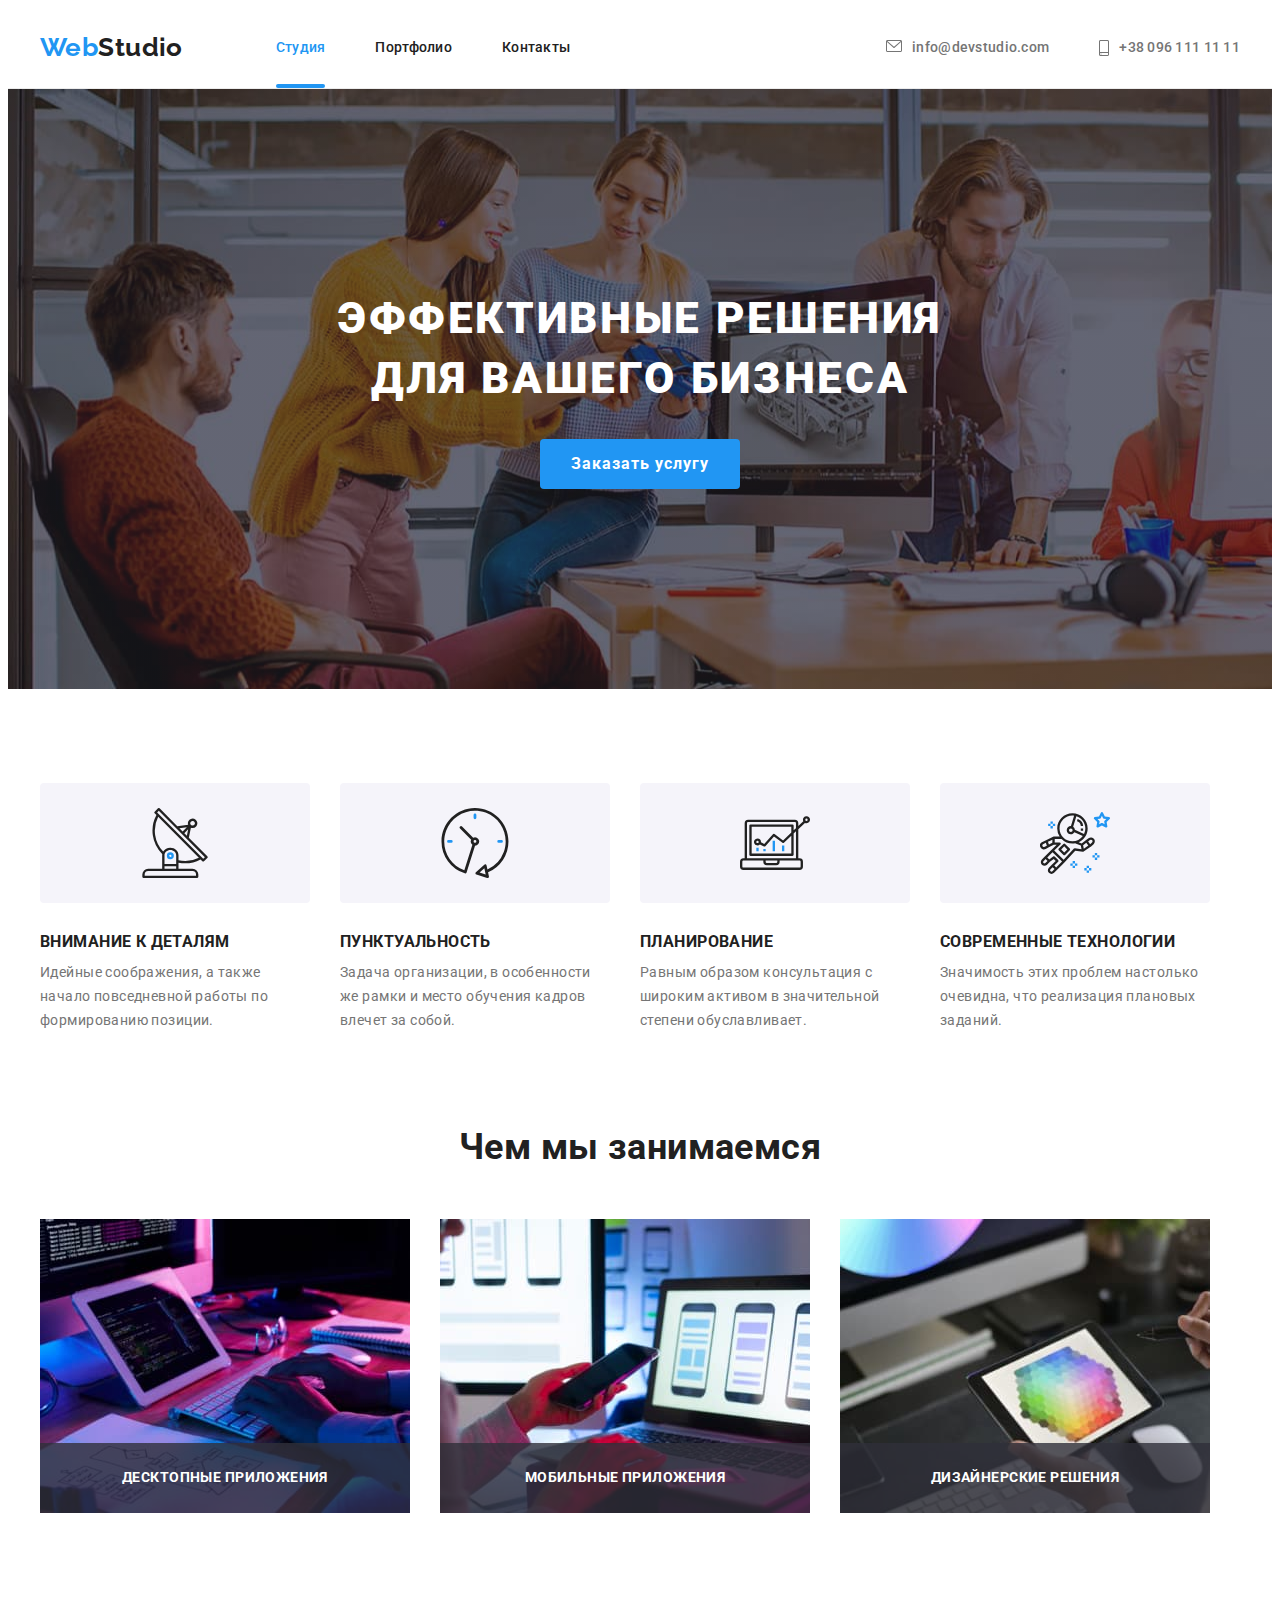
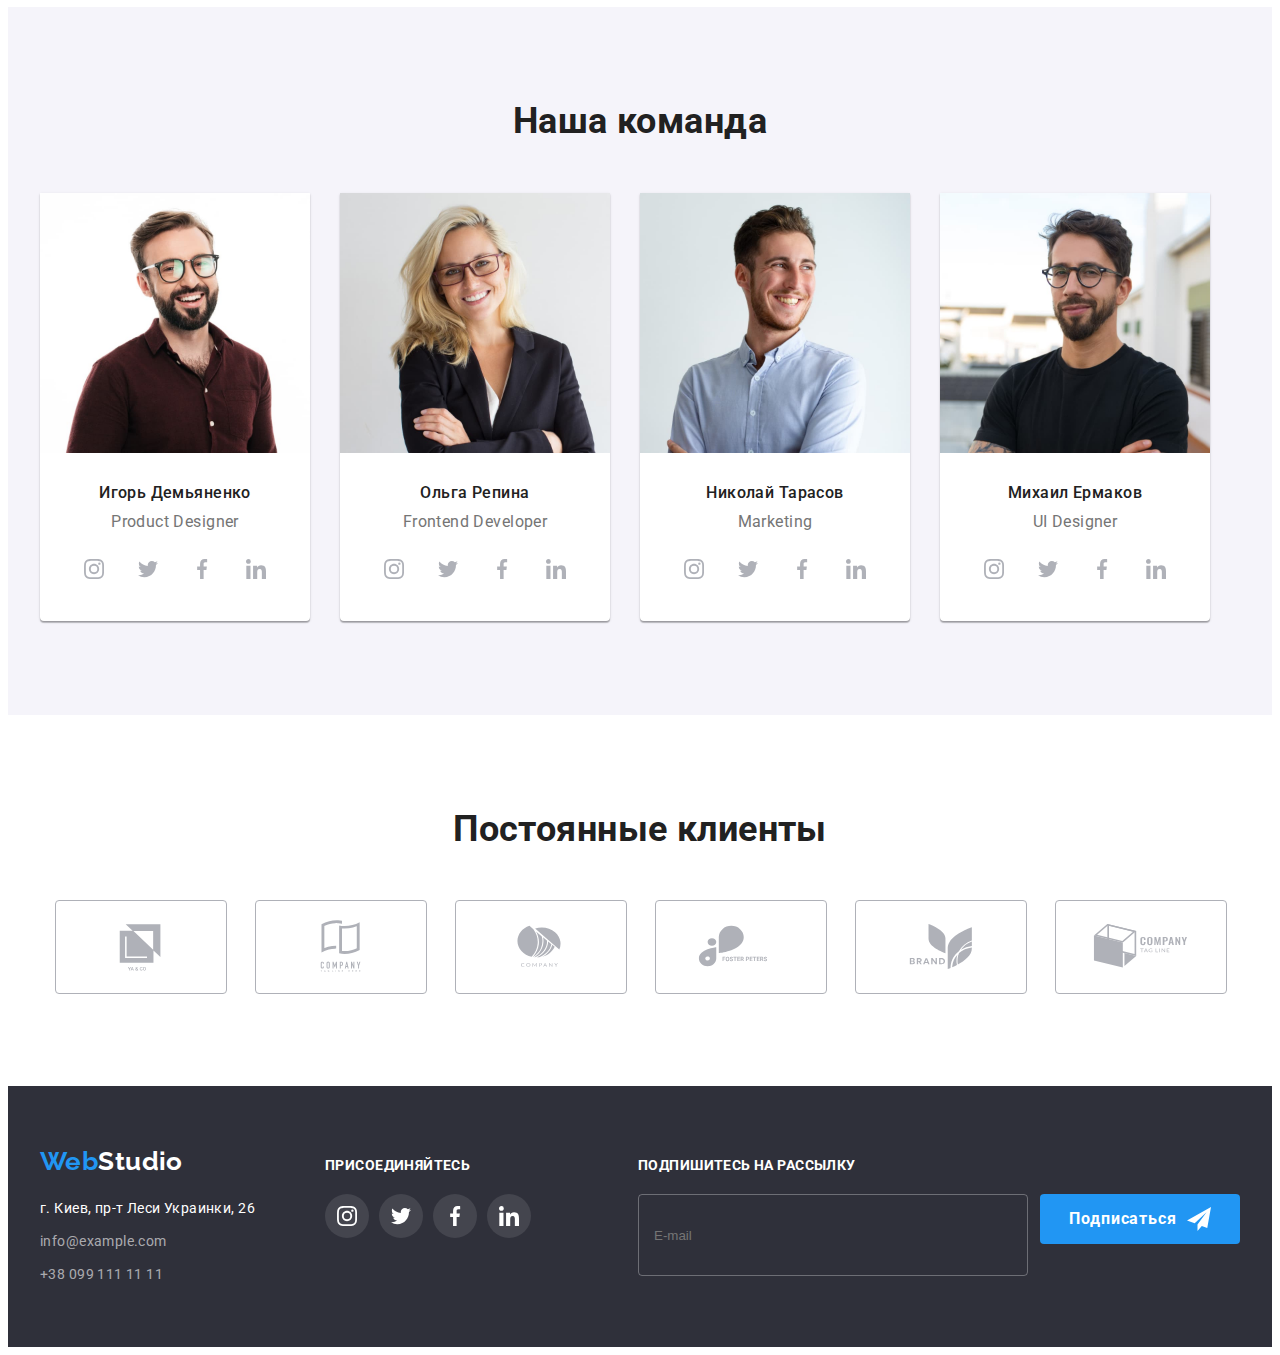
==== index.html @ 3ddf1e65 "viewport" ====
<!DOCTYPE html>
<html lang="ru">
  <head>
    <meta name="viewport" content="width=device-width, initial-scale=1.0" />
    <meta charset="UTF-8" />
    <title>Студия</title>
    <link rel="preconnect" href="https://fonts.googleapis.com" />
    <link rel="preconnect" href="https://fonts.gstatic.com" crossorigin />
    <link
      href="https://fonts.googleapis.com/css2?family=Raleway:wght@700&family=Roboto:wght@400;500;700;900&display=swap"
      rel="stylesheet"
    />
    <link
      rel="stylesheet"
      href="https://cdnjs.cloudflare.com/ajax/libs/modern-normalize/1.1.0/modern-normalize.min.css"
      integrity="sha512-wpPYUAdjBVSE4KJnH1VR1HeZfpl1ub8YT/NKx4PuQ5NmX2tKuGu6U/JRp5y+Y8XG2tV+wKQpNHVUX03MfMFn9Q=="
      crossorigin="anonymous"
      referrerpolicy="no-referrer"
    />
    <link rel="stylesheet" href="./css/main.min.css" />
  </head>
  <body>
    <!-- ======= Header ======= -->

    <header class="header">
      <div class="container header__container">
        <nav class="site-nav">
          <a href="" class="logo header__logo"><span class="logo--accent">Web</span>Studio</a>

          <ul class="nav">
            <li class="nav__item">
              <a href="" class="nav__link nav__link--current">Студия</a>
            </li>

            <li class="nav__item">
              <a href="./portfolio.html" class="nav__link">Портфолио </a>
            </li>

            <li class="nav__item"><a href="" class="nav__link">Контакты</a></li>
          </ul>
        </nav>

        <ul class="contacts">
          <li class="contacts__item">
            <a href="mailto:info@devstudio.com" class="contacts__link">
              <svg class="contacts__icon" width="16" height="12">
                <use href="./images/icons.svg#icon-envelope"></use>
              </svg>
              info@devstudio.com
            </a>
          </li>

          <li class="contacts__item">
            <a href="tel:+380961111111" class="contacts__link">
              <svg class="contacts__icon" width="10" height="16">
                <use href="./images/icons.svg#icon-smartphone"></use>
              </svg>
              +38 096 111 11 11</a
            >
          </li>
        </ul>
      </div>
    </header>
    <main>
      <!-- ======= Hero  ======= -->

      <section class="hero">
        <div class="container">
          <h1 class="hero__title">
            Эффективные решения<br />
            для вашего бизнеса
          </h1>
          <button type="button" class="btn hero__btn" data-modal-open>Заказать услугу</button>
        </div>
      </section>

      <!-- ======= Модальное окно ======= -->
      <div class="backdrop backdrop--is-hidden" data-modal>
        <div class="modal">
          <button type="button" class="modal__close-btn" data-modal-close>
            <svg height="11" width="11" class="modal__close-icon">
              <use href="./images/icons.svg#icon-close-btn"></use>
            </svg>
          </button>

          <!-- ======= Плавающий label без id ======= -->
          <form class="form">
            <b class="form__title">Оставьте свои данные, мы вам перезвоним</b>
            <div>
              <label class="form__field">
                <input
                  type="text"
                  class="form__input"
                  name="user-name"
                  autofocus
                  required
                  minlength="2"
                  placeholder=" "
                />
                <span class="form__label">Имя*</span>
                <svg class="form__icon" width="18" height="18">
                  <use href="./images/icons.svg#icon-person-modal"></use>
                </svg>
              </label>

              <label class="form__field">
                <input
                  type="tel"
                  class="form__input"
                  name="tel"
                  required
                  minlength="10"
                  title="+380505055050"
                  placeholder=" "
                />
                <span class="form__label">Телефон*</span>
                <svg class="form__icon" width="18" height="18">
                  <use href="./images/icons.svg#icon-phone-modal"></use>
                </svg>
              </label>

              <label class="form__field">
                <input type="email" class="form__input" name="email" required placeholder=" " />
                <span class="form__label">Почта*</span>
                <svg class="form__icon" width="18" height="18">
                  <use href="./images/icons.svg#icon-email-modal"></use>
                </svg>
              </label>
            </div>

            <!-- === -->
            <div class="comment">
              <label for="comment" class="comment__label">Комментарий</label>
              <textarea
                class="comment__input"
                name="comment"
                id="comment"
                placeholder="Введите текст"
              ></textarea>
            </div>
            <div class="policy">
              <label class="policy__field">
                <input type="checkbox" class="policy__checkbox" name="policy" required />
                <span class="policy__icon"></span>
                <span class="policy__label">Соглашаюсь с рассылкой и принимаю</span>
                <a href="#" class="policy__link">Условия договора</a>
              </label>
            </div>

            <button type="submit" class="btn form__btn">Отправить</button>
          </form>
        </div>
      </div>

      <!-- ======= Форма с id ======= -->
      <!-- <form>
            <h2 class="modal-title">Оставьте свои данные, мы вам перезвоним</h2>
            <div class="form-field">
              <label for="user-name" class="form-label">Имя</label>
              <input type="text" class="form-input" id="user-name" />

              <svg class="form-icon" width="18" height="18">
                <use href="./images/icons.svg#icon-person-modal"></use>
              </svg>
            </div>

            <div class="form-field">
              <label for="user-tel" class="form-label">Телефон</label>
              <input type="tel" class="form-input" id="user-tel" />

              <svg class="form-icon" width="18" height="18">
                <use href="./images/icons.svg#icon-phone-modal"></use>
              </svg>
            </div>

            <div class="form-field">
              <label for="user-email" class="form-label">Почта</label>
              <input type="email" class="form-input" id="user-email" />

              <svg class="form-icon" width="18" height="18">
                <use href="./images/icons.svg#icon-email-modal"></use>
              </svg>
            </div>
              </form> -->

      <!-- ======= -->

      <!-- ======= Особенности  ======= -->

      <section class="section section--no-indent">
        <div class="container">
          <h2 class="section__title section__title--is-hidden">Особенности нашей работы</h2>

          <ul class="features">
            <li class="features__item">
              <div class="features__icon-box">
                <svg class="features__icon" width="70px" height="70px">
                  <use href="./images/icons.svg#icon-antenna-1"></use>
                </svg>
              </div>
              <h3 class="features__title">Внимание к деталям</h3>
              <p>
                Идейные соображения, а также начало повседневной работы по формированию позиции.
              </p>
            </li>

            <li class="features__item">
              <div class="features__icon-box">
                <svg class="icon" width="70px" height="70px">
                  <use href="./images/icons.svg#icon-clock-2"></use>
                </svg>
              </div>
              <h3 class="features__title">Пунктуальность</h3>
              <p>
                Задача организации, в особенности же рамки и место обучения кадров влечет за собой.
              </p>
            </li>

            <li class="features__item">
              <div class="features__icon-box">
                <svg class="features__icon" width="70px" height="70px">
                  <use href="./images/icons.svg#icon-diagram-3"></use>
                </svg>
              </div>
              <h3 class="features__title">Планирование</h3>
              <p>
                Равным образом консультация с широким активом в значительной степени обуславливает.
              </p>
            </li>

            <li class="features__item">
              <div class="features__icon-box">
                <svg class="features__icon" width="70px" height="70px">
                  <use href="./images/icons.svg#icon-astronaut-4"></use>
                </svg>
              </div>
              <h3 class="features__title">Современные технологии</h3>
              <p>Значимость этих проблем настолько очевидна, что реализация плановых заданий.</p>
            </li>
          </ul>
        </div>
      </section>

      <!-- ======= Чем мы занимаемся ======= -->

      <section class="section">
        <div class="container">
          <h2 class="section__title">Чем мы занимаемся</h2>
          <ul class="works">
            <li class="works__item">
              <img src="./images/box1.jpg" alt="Рабочий стол программиста" width="370" />
              <p class="works__text">Десктопные приложения</p>
            </li>

            <li class="works__item">
              <img src="./images/box2.jpg" alt="Работа над адаптивной версткой" width="370" />
              <p class="works__text">Мобильные приложения</p>
            </li>

            <li class="works__item">
              <img src="./images/box3.jpg" alt="Планшет дизайнера" width="370" />
              <p class="works__text">Дизайнерские решения</p>
            </li>
          </ul>
        </div>
      </section>

      <!-- ======= Команда  ======= -->

      <section class="section section--other-bcg">
        <div class="container">
          <h2 class="section__title">Наша команда</h2>
          <ul class="team">
            <li class="team__item">
              <img src="./images/ourteam1.jpg" alt="Портрет Игоря Демьяненко" width="270" />
              <div class="team__info">
                <h3 class="team__title">Игорь Демьяненко</h3>
                <p class="team__text" lang="en">Product Designer</p>

                <ul class="social">
                  <li class="social__item">
                    <a href="#" class="social__link" aria-label="Instagram">
                      <svg class="social__icon" width="20" height="20">
                        <use href="./images/icons.svg#icon-instagram"></use>
                      </svg>
                    </a>
                  </li>
                  <li class="social__item">
                    <a href="#" class="social__link" aria-label="Twitter">
                      <svg class="social__icon" width="20" height="20">
                        <use href="./images/icons.svg#icon-twitter"></use>
                      </svg>
                    </a>
                  </li>
                  <li class="social__item">
                    <a href="#" class="social__link" aria-label="Facebook">
                      <svg class="social__icon" width="20" height="20">
                        <use href="./images/icons.svg#icon-facebook"></use>
                      </svg>
                    </a>
                  </li>
                  <li class="social__item">
                    <a href="#" class="social__link" aria-label="Linkedin">
                      <svg class="social__icon" width="20" height="20">
                        <use href="./images/icons.svg#icon-linkedin"></use>
                      </svg>
                    </a>
                  </li>
                </ul>
              </div>
            </li>

            <li class="team__item">
              <img src="./images/ourteam2.jpg" alt="Портрет Ольги Репиной" width="270" />
              <div class="team__info">
                <h3 class="team__title">Ольга Репина</h3>
                <p class="team__text" lang="en">Frontend Developer</p>

                <ul class="social">
                  <li class="social__item">
                    <a href="#" class="social__link" aria-label="Instagram">
                      <svg class="social__icon" width="20" height="20">
                        <use href="./images/icons.svg#icon-instagram"></use>
                      </svg>
                    </a>
                  </li>
                  <li class="social__item">
                    <a href="#" class="social__link" aria-label="Twitter">
                      <svg class="social__icon" width="20" height="20">
                        <use href="./images/icons.svg#icon-twitter"></use>
                      </svg>
                    </a>
                  </li>
                  <li class="social__item">
                    <a href="#" class="social__link" aria-label="Facebook">
                      <svg class="social__icon" width="20" height="20">
                        <use href="./images/icons.svg#icon-facebook"></use>
                      </svg>
                    </a>
                  </li>
                  <li class="social__item">
                    <a href="#" class="social__link" aria-label="Linkedin">
                      <svg class="social__icon" width="20" height="20">
                        <use href="./images/icons.svg#icon-linkedin"></use>
                      </svg>
                    </a>
                  </li>
                </ul>
              </div>
            </li>

            <li class="team__item">
              <img src="./images/ourteam3.jpg" alt="Портрет Николая Тарасова" width="270" />
              <div class="team__info">
                <h3 class="team__title">Николай Тарасов</h3>
                <p class="team__text" lang="en">Marketing</p>

                <ul class="social">
                  <li class="social__item">
                    <a href="#" class="social__link" aria-label="Instagram">
                      <svg class="social__icon" width="20" height="20">
                        <use href="./images/icons.svg#icon-instagram"></use>
                      </svg>
                    </a>
                  </li>
                  <li class="social__item">
                    <a href="#" class="social__link" aria-label="Twitter">
                      <svg class="social__icon" width="20" height="20">
                        <use href="./images/icons.svg#icon-twitter"></use>
                      </svg>
                    </a>
                  </li>
                  <li class="social__item">
                    <a href="#" class="social__link" aria-label="Facebook">
                      <svg class="social__icon" width="20" height="20">
                        <use href="./images/icons.svg#icon-facebook"></use>
                      </svg>
                    </a>
                  </li>
                  <li class="social__item">
                    <a href="#" class="social__link" aria-label="Linkedin">
                      <svg class="social__icon" width="20" height="20">
                        <use href="./images/icons.svg#icon-linkedin"></use>
                      </svg>
                    </a>
                  </li>
                </ul>
              </div>
            </li>

            <li class="team__item">
              <img src="./images/ourteam4.jpg" alt="Портрет Михаила Ермакова" width="270" />
              <div class="team__info">
                <h3 class="team__title">Михаил Ермаков</h3>
                <p class="team__text" lang="en">UI Designer</p>

                <ul class="social">
                  <li class="social__item">
                    <a href="#" class="social__link" aria-label="Instagram">
                      <svg class="social__icon" width="20" height="20">
                        <use href="./images/icons.svg#icon-instagram"></use>
                      </svg>
                    </a>
                  </li>
                  <li class="social__item">
                    <a href="#" class="social__link" aria-label="Twitter">
                      <svg class="social__icon" width="20" height="20">
                        <use href="./images/icons.svg#icon-twitter"></use>
                      </svg>
                    </a>
                  </li>
                  <li class="social__item">
                    <a href="#" class="social__link" aria-label="Facebook">
                      <svg class="social__icon" width="20" height="20">
                        <use href="./images/icons.svg#icon-facebook"></use>
                      </svg>
                    </a>
                  </li>
                  <li class="social__item">
                    <a href="#" class="social__link" aria-label="Linkedin">
                      <svg class="social__icon" width="20" height="20">
                        <use href="./images/icons.svg#icon-linkedin"></use>
                      </svg>
                    </a>
                  </li>
                </ul>
              </div>
            </li>
          </ul>
        </div>
      </section>

      <!-- ======= >Постоянные клиенты ======= -->

      <section class="section">
        <div class="container">
          <h2 class="section__title">Постоянные клиенты</h2>
          <div class="">
            <ul class="customers">
              <li class="customers__item">
                <a href="#" class="customers__link">
                  <svg class="customers__icon" width="106" height="60">
                    <use href="./images/icons.svg#icon-Logo-1"></use>
                  </svg>
                </a>
              </li>
              <li class="customers__item">
                <a href="#" class="customers__link">
                  <svg class="customers__icon" width="106" height="60">
                    <use href="./images/icons.svg#icon-Logo-2"></use>
                  </svg>
                </a>
              </li>
              <li class="customers__item">
                <a href="#" class="customers__link">
                  <svg class="customers__icon" width="106" height="60">
                    <use href="./images/icons.svg#icon-Logo-3"></use>
                  </svg>
                </a>
              </li>
              <li class="customers__item">
                <a href="#" class="customers__link">
                  <svg class="customers__icon" width="106" height="60">
                    <use href="./images/icons.svg#icon-Logo-4"></use>
                  </svg>
                </a>
              </li>
              <li class="customers__item">
                <a href="#" class="customers__link">
                  <svg class="customers__icon" width="106" height="60">
                    <use href="./images/icons.svg#icon-Logo-5"></use>
                  </svg>
                </a>
              </li>
              <li class="customers__item">
                <a href="#" class="customers__link">
                  <svg class="customers__icon" width="106" height="60">
                    <use href="./images/icons.svg#icon-Logo-6"></use>
                  </svg>
                </a>
              </li>
            </ul>
          </div>
        </div>
      </section>
    </main>

    <!-- ======= Footer  ======= -->

    <footer class="footer-section">
      <div class="container footer">
        <div class="footer__contacts">
          <a href="" class="logo footer__logo"><span class="logo--accent">Web</span>Studio</a>
          <address class="address">
            <ul>
              <li class="address__item">
                <a
                  href="https://goo.gl/maps/BYi2ewcJTZ7RtbM76"
                  target="_blank"
                  class="address__map-link"
                >
                  г. Киев, пр-т Леси Украинки, 26
                </a>
              </li>

              <li class="address__item">
                <a href="mailto:info@example.com" class="address__link"> info@example.com</a>
              </li>

              <li class="address__item">
                <a href="tel:+380991111111" class="address__link"> +38 099 111 11 11 </a>
              </li>
            </ul>
          </address>
        </div>

        <div class="join">
          <p class="join__text">присоединяйтесь</p>

          <ul class="join__list">
            <li class="join__item">
              <a href="#" class="join__link"
                ><svg width="20" height="20">
                  <use href="./images/icons.svg#icon-instagram-footer"></use>
                </svg>
              </a>
            </li>
            <li class="join__item">
              <a href="#" class="join__link"
                ><svg width="20" height="20">
                  <use href="./images/icons.svg#icon-twitter-footer"></use>
                </svg>
              </a>
            </li>
            <li class="join__item">
              <a href="#" class="join__link">
                <svg width="20" height="20">
                  <use href="./images/icons.svg#icon-facebook-footer"></use>
                </svg>
              </a>
            </li>
            <li class="join__item">
              <a href="#" class="join__link"
                ><svg class="width" ="20" height="20">
                  <use href="./images/icons.svg#icon-linkedin-footer"></use>
                </svg>
              </a>
            </li>
          </ul>
        </div>

        <div class="subscribe">
          <label for="subscribe-email" class="subscribe__text">Подпишитесь на рассылку</label>
          <form class="subscribe__form">
            <input
              type="email"
              class="subscribe__input"
              name="email"
              id="subscribe-email"
              placeholder="E-mail"
              autocomplete="email"
            />

            <button type="submit" class="btn subscribe__btn">
              Подписаться
              <svg width="24" height="24 " class="btn__icon">
                <use href="./images/icons.svg#icon-icon-send"></use>
              </svg>
            </button>
          </form>
        </div>
      </div>
    </footer>
    <script src="./js/modal.js"></script>
  </body>
</html>
---- css/main.min.css ----
:root{--accent-color: #2196f3;--primary-text-color: #757575;--secondary-text-color: #212121;--white-text-color: #ffffff;--white-bcg-color: #ffffff;--secondary-bcg-color: #f5f4fa;--dark-bcg-color: #2f303a;--card-border: #eeeeee;--icon-color: #afb1b8;--hover-btn-color: #188ce8;--timing-function: cubic-bezier(0.4, 0, 0.2, 1)}body{background-color:var(--white-bcg-color);color:var(--primary-text-color);font-family:'Roboto', sans-serif;font-size:14px;line-height:1.71;letter-spacing:0.03em}h1,h2,h3,h4,h5,h6,p{margin-top:0;margin-bottom:0}img{display:block;max-width:100%;height:auto}a{display:block}ul{list-style:none;margin:0;padding:0}button{padding:0px;cursor:pointer}.section__title,.features__title,.team__title,.portfolio__title{color:var(--secondary-text-color)}.works__text,.team__text,.portfolio__text{font-size:16px;color:var(--primary-text-color)}.container{width:1200px;margin-left:auto;margin-right:auto;padding-right:15px;padding-left:15px}.section{padding-top:94px;padding-bottom:94px}.section--no-indent{padding-bottom:0px}.section--other-bcg{background-color:var(--secondary-bcg-color)}.section__title{margin-bottom:50px;font-size:36px;line-height:1.16;text-align:center}.section__title--is-hidden{position:absolute;clip:rect(0 0 0 0);width:1px;height:1px;margin:-1px;border:0;padding:0;overflow:hidden}.btn{display:-webkit-box;display:-ms-flexbox;display:flex;-webkit-box-pack:center;-ms-flex-pack:center;justify-content:center;-webkit-box-align:center;-ms-flex-align:center;align-items:center;text-align:center;width:200px;height:50px;font-family:inherit;font-weight:700;font-size:16px;line-height:1.87;letter-spacing:0.06em;background-color:var(--accent-color);color:var(--white-text-color);border:none;border-radius:4px;-webkit-transform:scale(1);transform:scale(1);-webkit-transition:background-color 250ms var(--timing-function),scale 250ms var(--timing-function),-webkit-box-shadow 250ms var(--timing-function);transition:background-color 250ms var(--timing-function),scale 250ms var(--timing-function),-webkit-box-shadow 250ms var(--timing-function);transition:background-color 250ms var(--timing-function),scale 250ms var(--timing-function),box-shadow 250ms var(--timing-function);transition:background-color 250ms var(--timing-function),scale 250ms var(--timing-function),box-shadow 250ms var(--timing-function),-webkit-box-shadow 250ms var(--timing-function)}.btn:focus,.btn:hover{-webkit-transform:scale(1.05);transform:scale(1.05);background-color:var(--hover-btn-color);-webkit-box-shadow:0px 4px 4px rgba(0,0,0,0.15);box-shadow:0px 4px 4px rgba(0,0,0,0.15)}.header{max-height:80px;border-bottom:1px solid #ececec}.header__logo{margin-right:93px;padding-top:24px;padding-bottom:25px}.logo{color:var(--secondary-text-color);font-family:Raleway, sans-serif;font-weight:700;font-size:26px;line-height:1.19;text-decoration:none}.logo--accent{color:var(--accent-color)}.header__container,.site-nav{display:-webkit-box;display:-ms-flexbox;display:flex;-webkit-box-align:center;-ms-flex-align:center;align-items:center}.nav{display:-webkit-box;display:-ms-flexbox;display:flex}.nav__item:not(:last-child){margin-right:50px}.nav__link{display:block;max-height:80px;padding-top:32px;padding-bottom:32px;font-weight:500;text-decoration:none;line-height:1.14;letter-spacing:0.02em;color:var(--secondary-text-color);-webkit-transition:color 250ms var(--timing-function);transition:color 250ms var(--timing-function)}.nav__link:hover,.nav__link:focus{color:var(--accent-color)}.nav__link--current{color:var(--accent-color);position:relative}.nav__link--current::after{content:"";display:block;position:absolute;bottom:0;width:100%;height:4px;background-color:var(--accent-color);border-radius:2px}.contacts{display:-webkit-box;display:-ms-flexbox;display:flex;margin-left:auto}.contacts__item:not(:last-child){margin-right:50px}.contacts__link{display:-webkit-box;display:-ms-flexbox;display:flex;max-height:80px;padding-top:32px;padding-bottom:32px;font-weight:500;text-decoration:none;line-height:1.14;letter-spacing:0.02em;color:var(--primary-text-color);-webkit-transition:color 250ms var(--timing-function);transition:color 250ms var(--timing-function)}.contacts__link:hover,.contacts__link:focus{color:var(--accent-color)}.contacts__icon{margin-right:10px;fill:var(--primary-text-color);-webkit-transition:fill 250ms var(--timing-function);transition:fill 250ms var(--timing-function)}.contacts__link:hover .contacts__icon,.contacts__link:focus .contacts__icon{fill:currentColor}.hero{max-width:1600px;margin-left:auto;margin-right:auto;padding-top:200px;padding-bottom:200px;text-align:center;background-color:var(--dark-bcg-color);background-image:-webkit-gradient(linear, left top, left bottom, from(rgba(47,48,58,0.4)), to(rgba(47,48,58,0.4))),url("../images/hero-img.jpg");background-image:linear-gradient(rgba(47,48,58,0.4), rgba(47,48,58,0.4)),url("../images/hero-img.jpg");background-size:cover;background-repeat:no-repeat}.hero__title{margin-bottom:30px;text-align:center;text-transform:uppercase;font-weight:900;font-size:44px;line-height:1.36;letter-spacing:0.06em;color:var(--white-text-color)}.hero__btn{margin-left:auto;margin-right:auto}.backdrop{position:fixed;top:0;bottom:0;right:0;left:0;z-index:2;-webkit-backdrop-filter:blur(5px);backdrop-filter:blur(5px);background-color:rgba(0,0,0,0.2);opacity:1;visibility:visible;-webkit-transition:opacity 250ms var(--timing-function),visibility 350ms var(--timing-function);transition:opacity 250ms var(--timing-function),visibility 350ms var(--timing-function)}.backdrop--is-hidden{opacity:0;visibility:hidden;pointer-events:none}.modal{position:absolute;width:528px;top:50%;left:50%;-webkit-transform:translate(-50%, -50%) scale(1);transform:translate(-50%, -50%) scale(1);-webkit-transition:-webkit-transform 250ms var(--timing-function);transition:-webkit-transform 250ms var(--timing-function);transition:transform 250ms var(--timing-function);transition:transform 250ms var(--timing-function), -webkit-transform 250ms var(--timing-function);padding:40px;background-color:var(--white-bcg-color);-webkit-box-shadow:0px 1px 3px rgba(0,0,0,0.12),0px 1px 1px rgba(0,0,0,0.14),0px 2px 1px rgba(0,0,0,0.2);box-shadow:0px 1px 3px rgba(0,0,0,0.12),0px 1px 1px rgba(0,0,0,0.14),0px 2px 1px rgba(0,0,0,0.2);border-radius:4px}.backdrop--is-hidden .modal{-webkit-transform:translate(-50%, -50%) scale(0.8);transform:translate(-50%, -50%) scale(0.8)}.modal__close-btn{position:absolute;top:8px;right:8px;width:30px;height:30px;background-color:var(--white-bcg-color);border:1px solid rgba(0,0,0,0.1);border-radius:50%;-webkit-transform:scale(1);transform:scale(1);-webkit-transition:-webkit-transform 250ms var(--timing-function);transition:-webkit-transform 250ms var(--timing-function);transition:transform 250ms var(--timing-function);transition:transform 250ms var(--timing-function), -webkit-transform 250ms var(--timing-function)}.modal__close-btn:hover,.modal__close-btn:focus{-webkit-transform:scale(1.05);transform:scale(1.05)}.modal__close-icon{position:absolute;top:8px;right:8px;-webkit-transition:fill 250ms var(--timing-function);transition:fill 250ms var(--timing-function)}.modal__close-btn:hover .modal__close-icon,.modal__close-btn:focus .modal__close-icon{fill:var(--accent-color)}.form__title{display:block;margin-bottom:30px;text-align:center;font-weight:700;font-size:20px;line-height:1.15;color:var(--secondary-text-color)}.form__field{position:relative;display:block}.form__field:not(:last-child){margin-bottom:28px}.form__input{width:100%;height:40px;padding:12px 12px 12px 42px;border:1px solid rgba(33,33,33,0.2);border-radius:4px;-webkit-transition:border-color 250ms var(--timing-function);transition:border-color 250ms var(--timing-function)}.form__input:hover{border-color:var(--accent-color);cursor:pointer}.form__input:focus{border-color:var(--accent-color);outline:var(--accent-color)}.form__input:not(:placeholder-shown):invalid{border-color:#e23535}.form__label{position:absolute;top:50%;left:42px;font-size:12px;line-height:1.16;letter-spacing:0.01em;-webkit-transform:translateY(-50%);transform:translateY(-50%);-webkit-transition:-webkit-transform 250ms var(--timing-function);transition:-webkit-transform 250ms var(--timing-function);transition:transform 250ms var(--timing-function);transition:transform 250ms var(--timing-function), -webkit-transform 250ms var(--timing-function)}.form__input:not(:placeholder-shown)+.form__label{-webkit-transform:translate(-38px, -38px);transform:translate(-38px, -38px)}.form__field:focus-within .form__label{-webkit-transform:translate(-38px, -38px);transform:translate(-38px, -38px)}.form__icon{position:absolute;top:50%;left:12px;-webkit-transform:translateY(-50%);transform:translateY(-50%);-webkit-transition:fill 250ms var(--timing-function);transition:fill 250ms var(--timing-function)}.form__field:focus-within .form__icon{fill:var(--accent-color)}.comment{margin-top:10px;margin-bottom:20px}.comment__label{font-size:12px;line-height:1.16;letter-spacing:0.01em}.comment__input{display:block;width:100%;height:120px;resize:none;padding:12px 16px;border:1px solid rgba(33,33,33,0.2);border-radius:4px;-webkit-transition:border-color 250ms var(--timing-function);transition:border-color 250ms var(--timing-function)}.comment__input:hover{border-color:var(--accent-color);cursor:pointer}.comment__input:focus{border-color:var(--accent-color);outline:var(--accent-color)}.comment__input::-webkit-input-placeholder{font-size:14px;line-height:1.14;letter-spacing:0.01em;color:rgba(117,117,117,0.5)}.comment__input:-ms-input-placeholder{font-size:14px;line-height:1.14;letter-spacing:0.01em;color:rgba(117,117,117,0.5)}.comment__input::-ms-input-placeholder{font-size:14px;line-height:1.14;letter-spacing:0.01em;color:rgba(117,117,117,0.5)}.comment__input::placeholder{font-size:14px;line-height:1.14;letter-spacing:0.01em;color:rgba(117,117,117,0.5)}.policy{margin-bottom:30px}.policy__field{display:-webkit-box;display:-ms-flexbox;display:flex;-webkit-box-pack:center;-ms-flex-pack:center;justify-content:center;-webkit-box-align:center;-ms-flex-align:center;align-items:center}.policy__checkbox{position:absolute;clip:rect(0 0 0 0);width:1px;height:1px;margin:-1px;border:0;padding:0;overflow:hidden}.policy__icon{display:inline-block;width:16px;height:15px;margin-right:7px;border:1px solid var(--secondary-text-color);border-radius:4px}.policy__checkbox:focus+.policy__icon{outline:2px solid #0e6ab6}.policy__checkbox:hover+.policy__icon{cursor:pointer}.policy__checkbox:checked+.policy__icon{background-color:var(--accent-color);border-color:var(--accent-color);background-image:url("../images/icon-check.svg");background-size:cover;background-origin:border-box}.policy__label{display:inline-block;margin-right:5px}.policy__link{display:inline-block;color:var(--accent-color);text-decoration-skip-ink:none}.form__btn{margin-left:auto;margin-right:auto}.features{display:-webkit-box;display:-ms-flexbox;display:flex}.features__item{max-width:270px}.features__item:not(:last-child){margin-right:30px}.features__icon-box{display:-webkit-box;display:-ms-flexbox;display:flex;-webkit-box-pack:center;-ms-flex-pack:center;justify-content:center;-webkit-box-align:center;-ms-flex-align:center;align-items:center;margin-bottom:30px;height:120px;background-color:var(--secondary-bcg-color);border-radius:4px}.features__icon{height:70px;width:70px}.features__title{margin-bottom:10px;text-align:left;font-weight:700;text-transform:uppercase;line-height:1.14}.works{display:-webkit-box;display:-ms-flexbox;display:flex}.works__item{position:relative}.works__item:not(:last-child){margin-right:30px}.works__text{position:absolute;bottom:0;display:-webkit-box;display:-ms-flexbox;display:flex;-webkit-box-pack:center;-ms-flex-pack:center;justify-content:center;-webkit-box-align:center;-ms-flex-align:center;align-items:center;width:100%;height:70px;text-transform:uppercase;font-weight:700;font-size:14px;line-height:1.14;color:var(--white-text-color);background-color:rgba(47,48,58,0.8)}.team{display:-webkit-box;display:-ms-flexbox;display:flex}.team__item{background-color:var(--white-bcg-color);-webkit-box-shadow:0px 1px 3px rgba(0,0,0,0.12),0px 1px 1px rgba(0,0,0,0.14),0px 2px 1px rgba(0,0,0,0.2);box-shadow:0px 1px 3px rgba(0,0,0,0.12),0px 1px 1px rgba(0,0,0,0.14),0px 2px 1px rgba(0,0,0,0.2);border-radius:0px 0px 4px 4px}.team__item:not(:last-child){margin-right:30px}.team__info{padding-top:30px;padding-bottom:30px;text-align:center}.team__title{margin-bottom:10px;font-weight:500;font-size:16px;line-height:1.19}.team__text{line-height:1.19;margin-bottom:16px}.social{display:-webkit-box;display:-ms-flexbox;display:flex;-webkit-box-align:center;-ms-flex-align:center;align-items:center;-webkit-box-pack:center;-ms-flex-pack:center;justify-content:center}.social__item:not(:last-child){margin-right:10px}.social__link{display:-webkit-box;display:-ms-flexbox;display:flex;-webkit-box-align:center;-ms-flex-align:center;align-items:center;-webkit-box-pack:center;-ms-flex-pack:center;justify-content:center;width:44px;height:44px;border-radius:50%;-webkit-transform:scale(1);transform:scale(1);-webkit-transition:background-color 250ms var(--timing-function),-webkit-transform 250ms var(--timing-function);transition:background-color 250ms var(--timing-function),-webkit-transform 250ms var(--timing-function);transition:transform 250ms var(--timing-function),background-color 250ms var(--timing-function);transition:transform 250ms var(--timing-function),background-color 250ms var(--timing-function),-webkit-transform 250ms var(--timing-function)}.social__link:hover,.social__link:focus{border-radius:50%;background-color:var(--accent-color);-webkit-transform:scale(1.05);transform:scale(1.05)}.social__icon{fill:var(--icon-color);-webkit-transition:fill 250ms var(--timing-function);transition:fill 250ms var(--timing-function)}.social__link:hover .social__icon,.social__link:focus .social__icon{fill:var(--white-text-color)}.customers{display:-webkit-box;display:-ms-flexbox;display:flex;-webkit-box-pack:center;-ms-flex-pack:center;justify-content:center;-webkit-box-align:center;-ms-flex-align:center;align-items:center}.customers__item{width:170px;height:92px}.customers__item:not(:last-child){margin-right:30px}.customers__link{display:-webkit-box;display:-ms-flexbox;display:flex;-webkit-box-pack:center;-ms-flex-pack:center;justify-content:center;-webkit-box-align:center;-ms-flex-align:center;align-items:center;width:100%;height:100%;border:1px solid var(--icon-color);border-radius:4px;-webkit-transition:border-color 250ms var(--timing-function);transition:border-color 250ms var(--timing-function)}.customers__link:hover,.customers__link:focus{border-color:var(--accent-color)}.customers__icon{fill:var(--icon-color);-webkit-transition:fill 250ms var(--timing-function);transition:fill 250ms var(--timing-function)}.customers__link:hover .customers__icon,.customers__link:focus .customers__icon{fill:var(--accent-color)}.footer-section{background-color:var(--dark-bcg-color)}.footer{display:-webkit-box;display:-ms-flexbox;display:flex;-webkit-box-align:baseline;-ms-flex-align:baseline;align-items:baseline;padding:60px 0}.footer__contacts{margin-right:70px}.footer__logo{display:block;margin-bottom:20px;color:var(--white-text-color)}.address__item:not(:last-child){margin-bottom:9px}.address{font-style:normal}.address__map-link{color:var(--white-text-color);text-decoration:none}.address__map-link:hover,.address__map-link:focus{color:var(--accent-color)}.address__link{color:rgba(255,255,255,0.6);text-decoration:none;-webkit-transition:color 250ms var(--timing-function);transition:color 250ms var(--timing-function)}.address__link:hover,.address__link:focus{color:var(--accent-color)}.join__text{margin-bottom:20px;font-weight:bold;font-size:14px;line-height:1.14;letter-spacing:0.03em;text-transform:uppercase;color:var(--white-text-color)}.join__list{display:-webkit-box;display:-ms-flexbox;display:flex}.join__item:not(:last-child){margin-right:10px}.join__link{display:-webkit-box;display:-ms-flexbox;display:flex;-webkit-box-align:center;-ms-flex-align:center;align-items:center;-webkit-box-pack:center;-ms-flex-pack:center;justify-content:center;height:44px;width:44px;background-color:rgba(255,255,255,0.1);border-radius:50%;-webkit-transform:scale(1);transform:scale(1);-webkit-transition:background-color 250ms var(--timing-function),-webkit-transform 250ms var(--timing-function);transition:background-color 250ms var(--timing-function),-webkit-transform 250ms var(--timing-function);transition:transform 250ms var(--timing-function),background-color 250ms var(--timing-function);transition:transform 250ms var(--timing-function),background-color 250ms var(--timing-function),-webkit-transform 250ms var(--timing-function)}.join__link:hover,.join__link:focus{background-color:var(--accent-color);-webkit-transform:scale(1.1);transform:scale(1.1)}.subscribe{margin-left:auto}.subscribe__text{display:block;margin-bottom:20px;font-weight:bold;font-size:14px;line-height:1.14;letter-spacing:0.03em;text-transform:uppercase;color:var(--white-text-color)}.subscribe__form{display:-webkit-box;display:-ms-flexbox;display:flex;-webkit-box-pack:center;-ms-flex-pack:center;justify-content:center}.subscribe__input{width:358px;height:50px;padding:15px;border:1px solid rgba(255,255,255,0.3);border-radius:4px;background-color:transparent;color:var(--white-text-color);cursor:pointer;-webkit-transition:border-color 250ms var(--timing-function);transition:border-color 250ms var(--timing-function)}.subscribe__input:hover{border-color:var(--accent-color)}.subscribe__input:hover:focus{outline:1px solid rgba(255,255,255,0.5)}.subscribe__btn{margin-left:12px}.btn__icon{margin-left:10px}.filter{display:-webkit-box;display:-ms-flexbox;display:flex;-webkit-box-pack:center;-ms-flex-pack:center;justify-content:center;margin-bottom:50px}.filter__item:not(:last-child){margin-right:8px}.filter__btn{padding:6px 22px;cursor:pointer;text-align:center;font-weight:500;font-size:16px;line-height:1.62;letter-spacing:0.03em;font-family:inherit;color:var(--secondary-text-color);background-color:var(--secondary-bcg-color);border:transparent;border-radius:4px;-webkit-transition:color 250ms var(--timing-function),background-color 250ms var(--timing-function),-webkit-box-shadow 250ms var(--timing-function);transition:color 250ms var(--timing-function),background-color 250ms var(--timing-function),-webkit-box-shadow 250ms var(--timing-function);transition:color 250ms var(--timing-function),background-color 250ms var(--timing-function),box-shadow 250ms var(--timing-function);transition:color 250ms var(--timing-function),background-color 250ms var(--timing-function),box-shadow 250ms var(--timing-function),-webkit-box-shadow 250ms var(--timing-function)}.filter__btn:focus,.filter__btn:hover{background-color:var(--accent-color);color:var(--white-text-color);-webkit-box-shadow:0px 3px 1px rgba(0,0,0,0.1),0px 1px 2px rgba(0,0,0,0.08),0px 2px 2px rgba(0,0,0,0.12);box-shadow:0px 3px 1px rgba(0,0,0,0.1),0px 1px 2px rgba(0,0,0,0.08),0px 2px 2px rgba(0,0,0,0.12)}.portfolio{display:-webkit-box;display:-ms-flexbox;display:flex;-ms-flex-wrap:wrap;flex-wrap:wrap}.portfolio__item{max-width:calc((100% - 60px) / 3)}.portfolio__item:not(:nth-last-child(-n+3)){margin-bottom:30px}.portfolio__item:not(:nth-child(3n)){margin-right:30px}.portfolio__link{display:block;text-decoration:none;-webkit-transition:-webkit-box-shadow 250ms var(--timing-function);transition:-webkit-box-shadow 250ms var(--timing-function);transition:box-shadow 250ms var(--timing-function);transition:box-shadow 250ms var(--timing-function), -webkit-box-shadow 250ms var(--timing-function)}.portfolio__link:hover,.portfolio__link:focus{-webkit-box-shadow:0px 1px 1px rgba(0,0,0,0.12),0px 4px 4px rgba(0,0,0,0.06),1px 4px 6px rgba(0,0,0,0.16);box-shadow:0px 1px 1px rgba(0,0,0,0.12),0px 4px 4px rgba(0,0,0,0.06),1px 4px 6px rgba(0,0,0,0.16)}.portfolio__info{border-left:1px solid var(--card-border);border-right:1px solid var(--card-border);border-bottom:1px solid var(--card-border);padding:20px 24px}.portfolio__title{font-size:18px;line-height:2;margin-bottom:4px;letter-spacing:0.06em}.portfolio__text{line-height:1.87}.portfolio__overlay{position:relative;overflow:hidden}.portfolio__overlay-text{position:absolute;top:0;left:0;width:100%;height:100%;padding:63px 24px;font-size:18px;line-height:1.56;color:var(--white-text-color);background-color:rgba(33,150,243,0.9);-webkit-transform:translateY(100%);transform:translateY(100%);-webkit-transition:-webkit-transform 250ms var(--timing-function);transition:-webkit-transform 250ms var(--timing-function);transition:transform 250ms var(--timing-function);transition:transform 250ms var(--timing-function), -webkit-transform 250ms var(--timing-function)}.portfolio__link:hover .portfolio__overlay-text,.portfolio__link:focus .portfolio__overlay-text{-webkit-transform:translateY(0);transform:translateY(0)}
/*# sourceMappingURL=main.min.css.map */
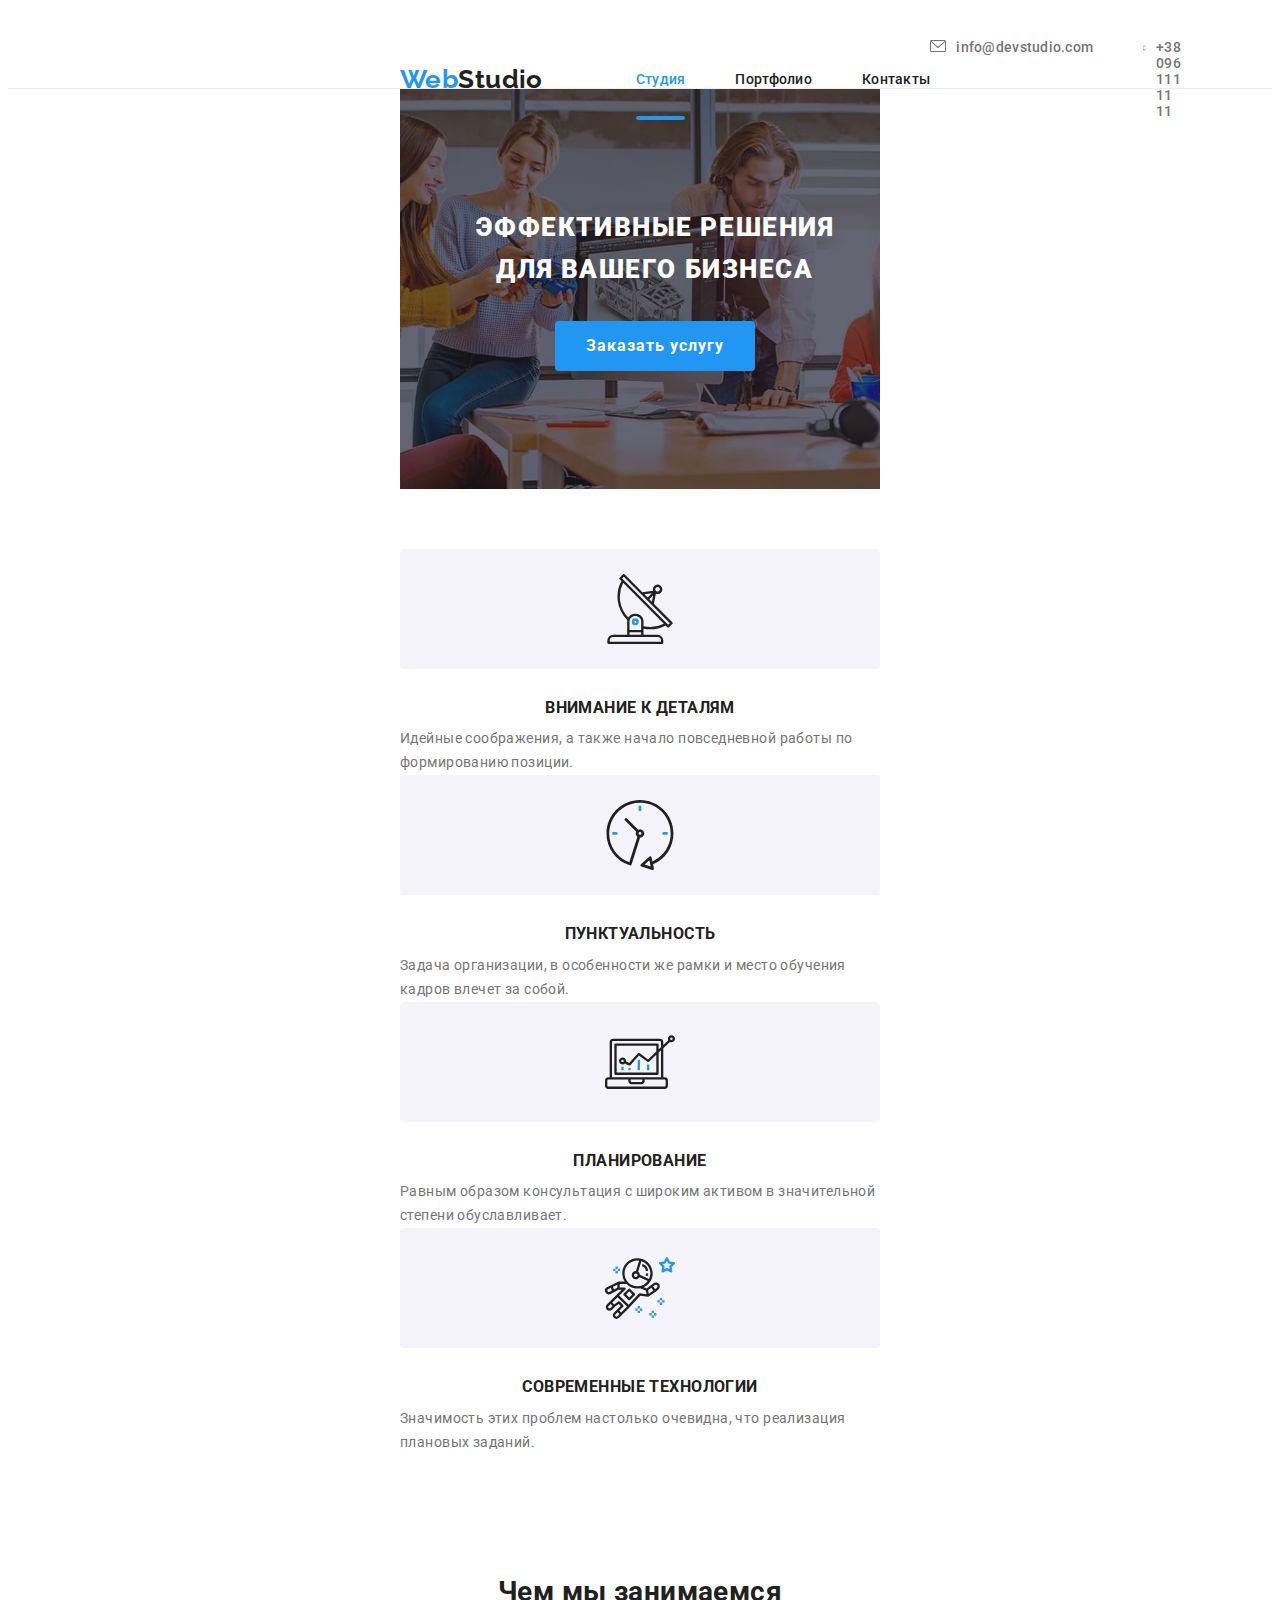
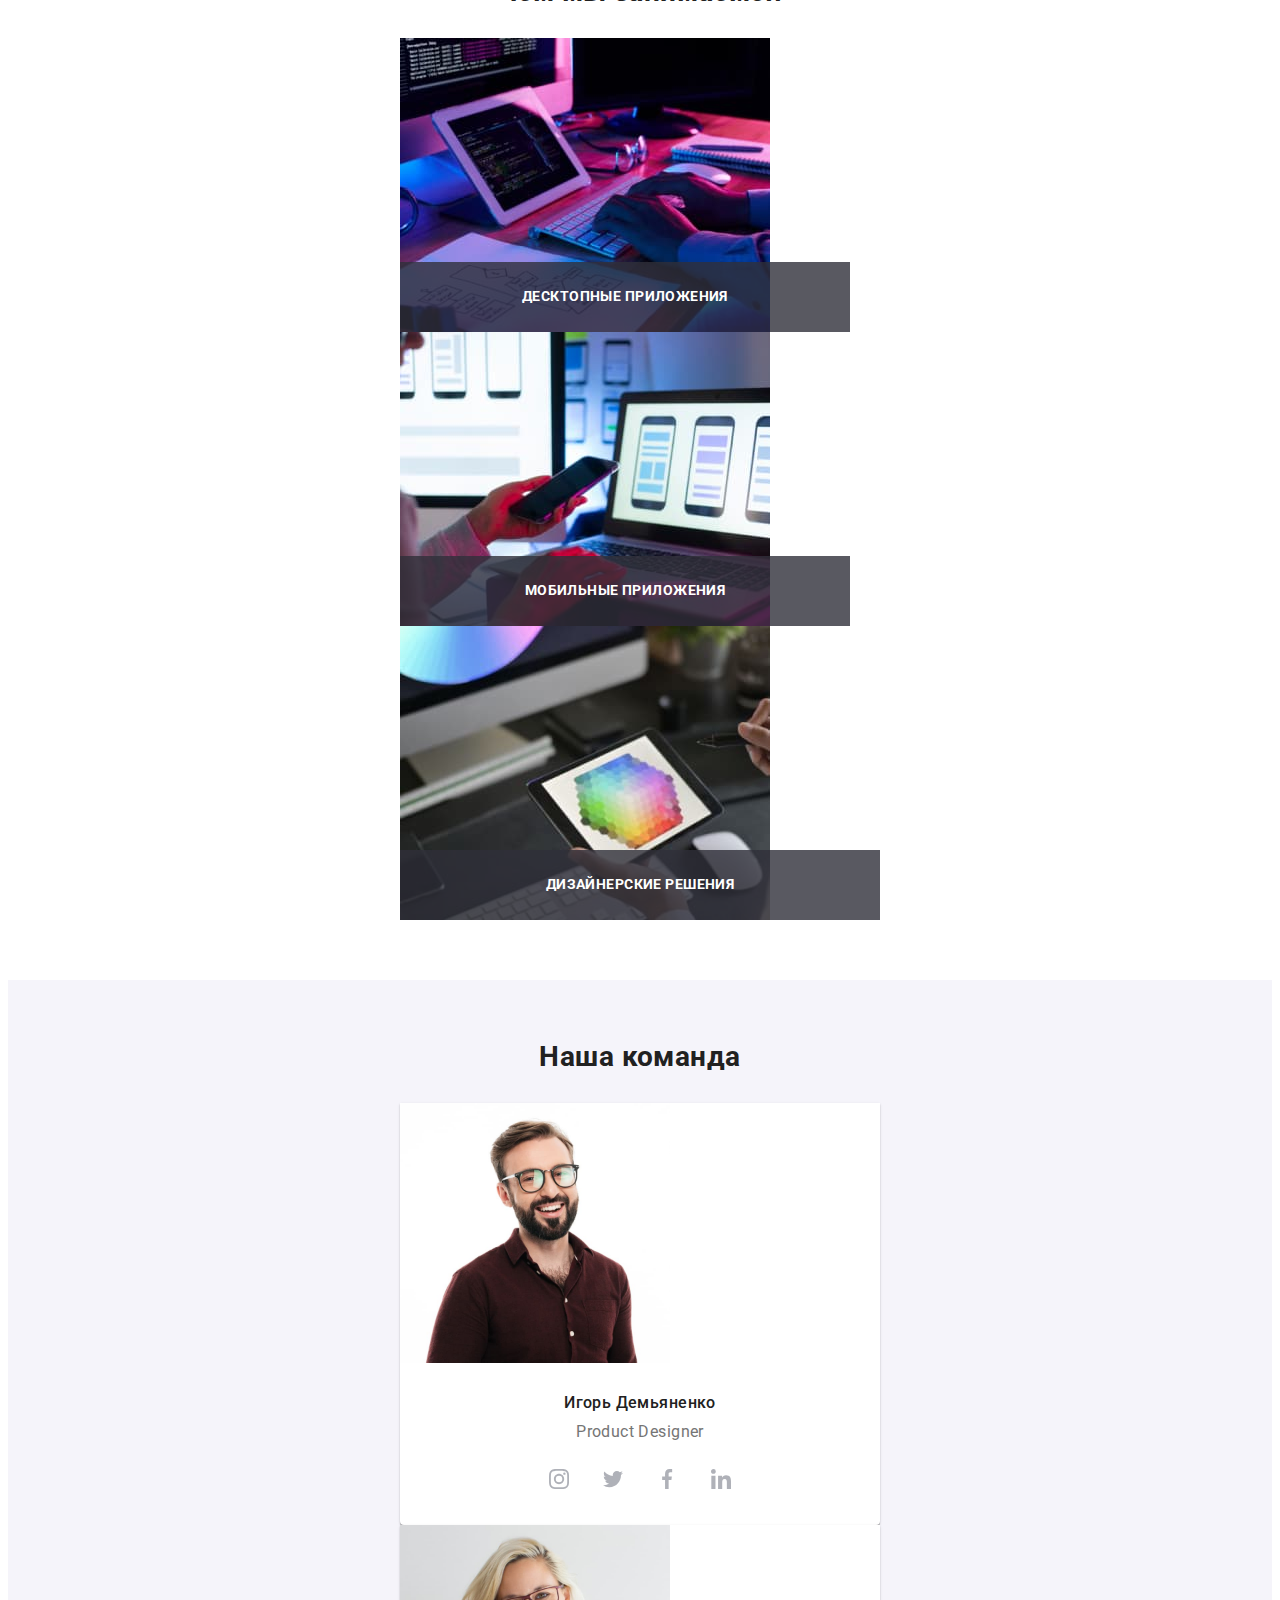
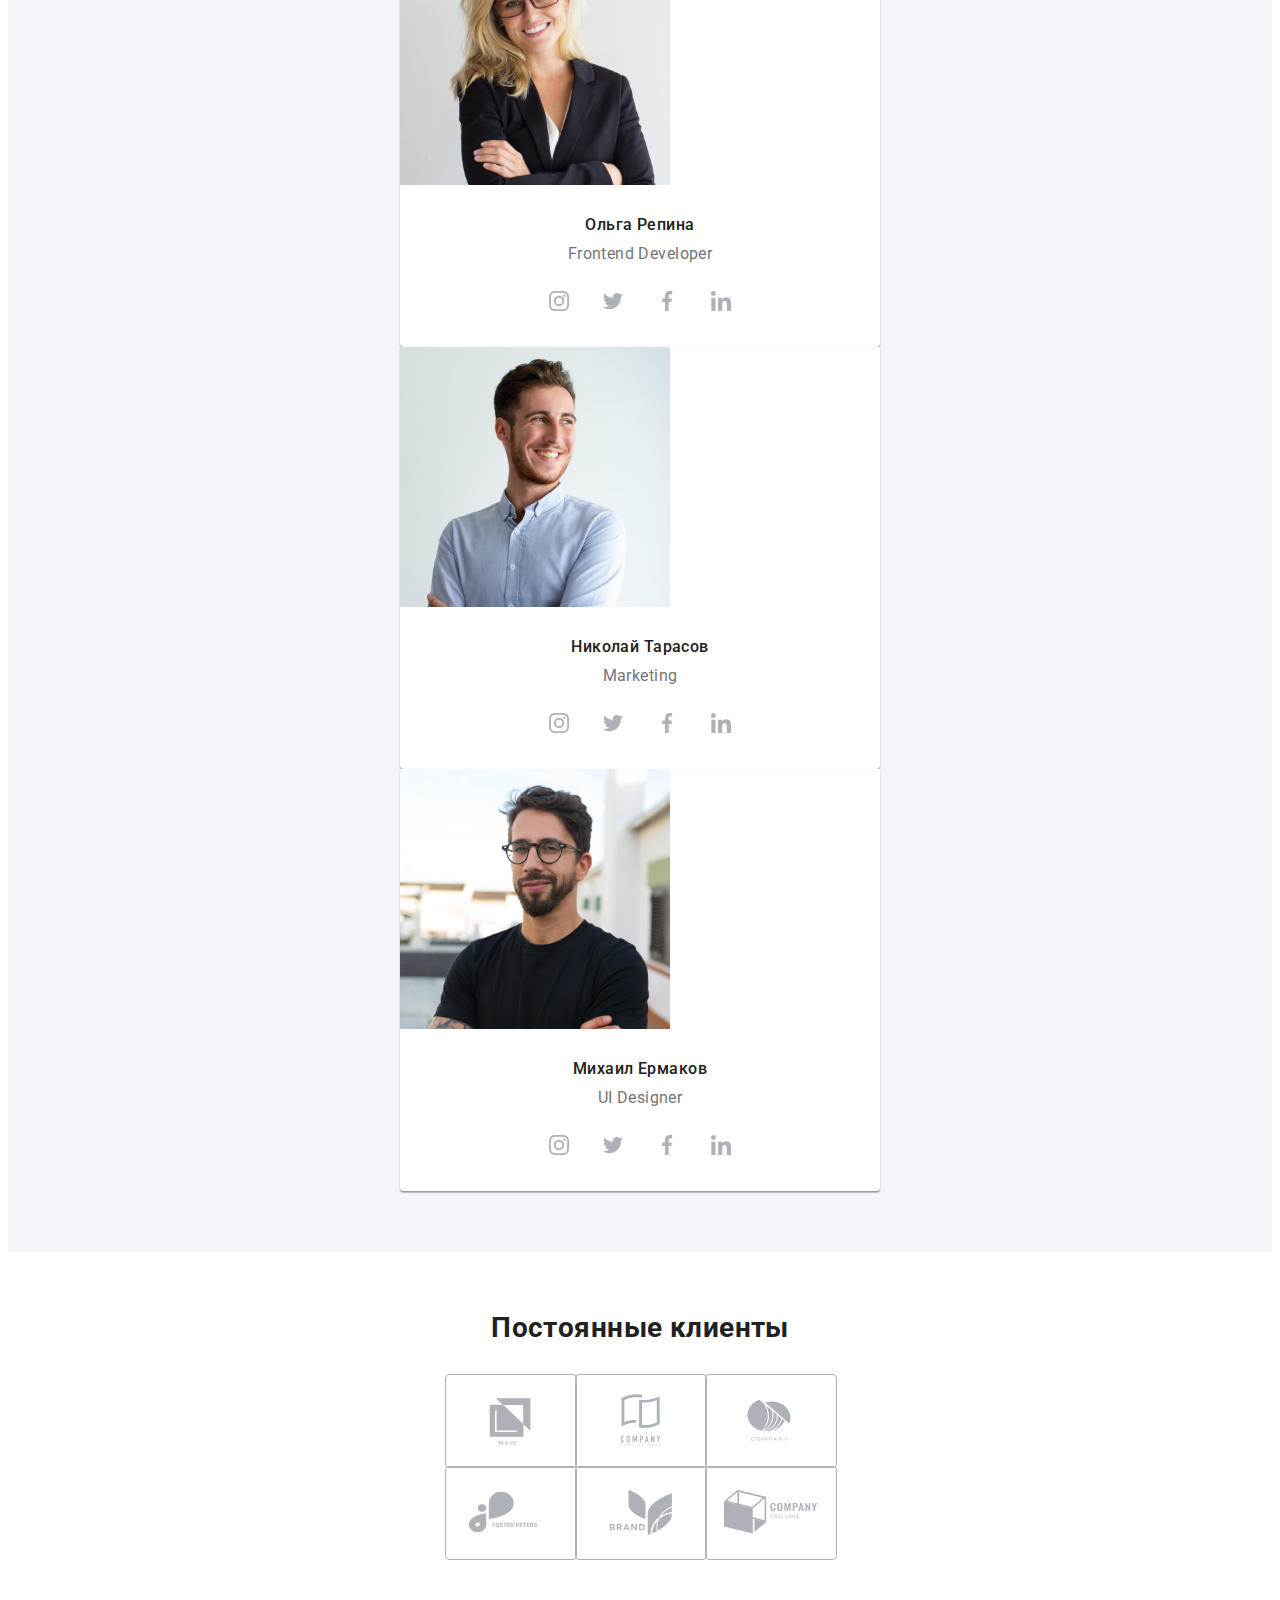
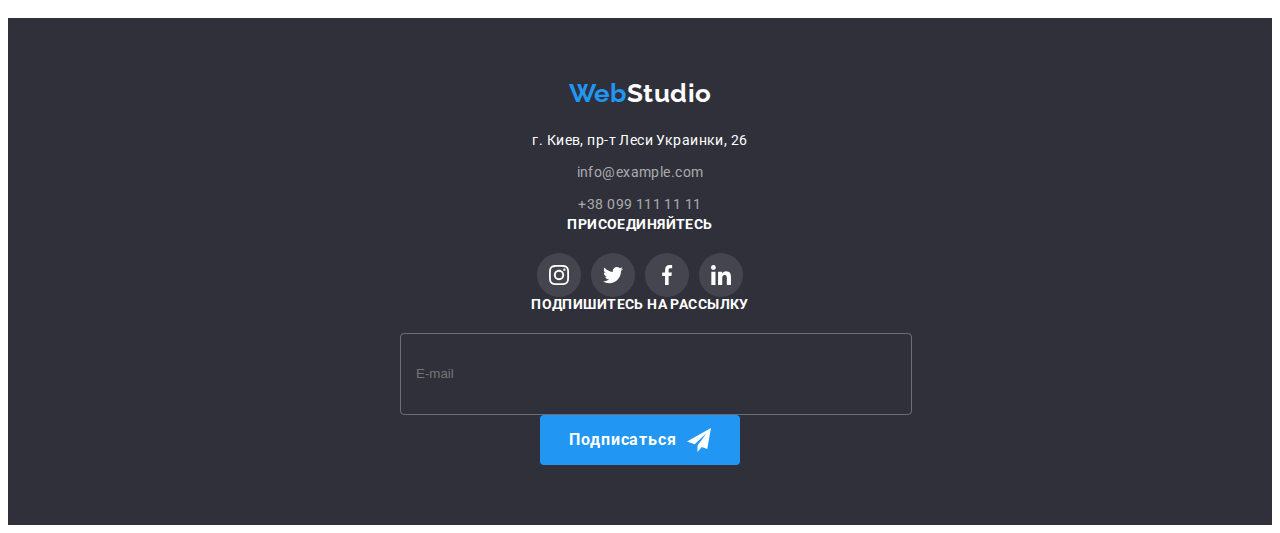
==== commit ce0e63f9: "Адаптивная верстка для мобильных (кроме хедера)" ====
--- a/index.html
+++ b/index.html
@@ -243,7 +243,7 @@
 
       <!-- ======= Чем мы занимаемся ======= -->
 
-      <section class="section">
+      <section class="section works__section">
         <div class="container">
           <h2 class="section__title">Чем мы занимаемся</h2>
           <ul class="works">
--- a/css/main.min.css
+++ b/css/main.min.css
@@ -1,2 +1,2 @@
-:root{--accent-color: #2196f3;--primary-text-color: #757575;--secondary-text-color: #212121;--white-text-color: #ffffff;--white-bcg-color: #ffffff;--secondary-bcg-color: #f5f4fa;--dark-bcg-color: #2f303a;--card-border: #eeeeee;--icon-color: #afb1b8;--hover-btn-color: #188ce8;--timing-function: cubic-bezier(0.4, 0, 0.2, 1)}body{background-color:var(--white-bcg-color);color:var(--primary-text-color);font-family:'Roboto', sans-serif;font-size:14px;line-height:1.71;letter-spacing:0.03em}h1,h2,h3,h4,h5,h6,p{margin-top:0;margin-bottom:0}img{display:block;max-width:100%;height:auto}a{display:block}ul{list-style:none;margin:0;padding:0}button{padding:0px;cursor:pointer}.section__title,.features__title,.team__title,.portfolio__title{color:var(--secondary-text-color)}.works__text,.team__text,.portfolio__text{font-size:16px;color:var(--primary-text-color)}.container{width:1200px;margin-left:auto;margin-right:auto;padding-right:15px;padding-left:15px}.section{padding-top:94px;padding-bottom:94px}.section--no-indent{padding-bottom:0px}.section--other-bcg{background-color:var(--secondary-bcg-color)}.section__title{margin-bottom:50px;font-size:36px;line-height:1.16;text-align:center}.section__title--is-hidden{position:absolute;clip:rect(0 0 0 0);width:1px;height:1px;margin:-1px;border:0;padding:0;overflow:hidden}.btn{display:-webkit-box;display:-ms-flexbox;display:flex;-webkit-box-pack:center;-ms-flex-pack:center;justify-content:center;-webkit-box-align:center;-ms-flex-align:center;align-items:center;text-align:center;width:200px;height:50px;font-family:inherit;font-weight:700;font-size:16px;line-height:1.87;letter-spacing:0.06em;background-color:var(--accent-color);color:var(--white-text-color);border:none;border-radius:4px;-webkit-transform:scale(1);transform:scale(1);-webkit-transition:background-color 250ms var(--timing-function),scale 250ms var(--timing-function),-webkit-box-shadow 250ms var(--timing-function);transition:background-color 250ms var(--timing-function),scale 250ms var(--timing-function),-webkit-box-shadow 250ms var(--timing-function);transition:background-color 250ms var(--timing-function),scale 250ms var(--timing-function),box-shadow 250ms var(--timing-function);transition:background-color 250ms var(--timing-function),scale 250ms var(--timing-function),box-shadow 250ms var(--timing-function),-webkit-box-shadow 250ms var(--timing-function)}.btn:focus,.btn:hover{-webkit-transform:scale(1.05);transform:scale(1.05);background-color:var(--hover-btn-color);-webkit-box-shadow:0px 4px 4px rgba(0,0,0,0.15);box-shadow:0px 4px 4px rgba(0,0,0,0.15)}.header{max-height:80px;border-bottom:1px solid #ececec}.header__logo{margin-right:93px;padding-top:24px;padding-bottom:25px}.logo{color:var(--secondary-text-color);font-family:Raleway, sans-serif;font-weight:700;font-size:26px;line-height:1.19;text-decoration:none}.logo--accent{color:var(--accent-color)}.header__container,.site-nav{display:-webkit-box;display:-ms-flexbox;display:flex;-webkit-box-align:center;-ms-flex-align:center;align-items:center}.nav{display:-webkit-box;display:-ms-flexbox;display:flex}.nav__item:not(:last-child){margin-right:50px}.nav__link{display:block;max-height:80px;padding-top:32px;padding-bottom:32px;font-weight:500;text-decoration:none;line-height:1.14;letter-spacing:0.02em;color:var(--secondary-text-color);-webkit-transition:color 250ms var(--timing-function);transition:color 250ms var(--timing-function)}.nav__link:hover,.nav__link:focus{color:var(--accent-color)}.nav__link--current{color:var(--accent-color);position:relative}.nav__link--current::after{content:"";display:block;position:absolute;bottom:0;width:100%;height:4px;background-color:var(--accent-color);border-radius:2px}.contacts{display:-webkit-box;display:-ms-flexbox;display:flex;margin-left:auto}.contacts__item:not(:last-child){margin-right:50px}.contacts__link{display:-webkit-box;display:-ms-flexbox;display:flex;max-height:80px;padding-top:32px;padding-bottom:32px;font-weight:500;text-decoration:none;line-height:1.14;letter-spacing:0.02em;color:var(--primary-text-color);-webkit-transition:color 250ms var(--timing-function);transition:color 250ms var(--timing-function)}.contacts__link:hover,.contacts__link:focus{color:var(--accent-color)}.contacts__icon{margin-right:10px;fill:var(--primary-text-color);-webkit-transition:fill 250ms var(--timing-function);transition:fill 250ms var(--timing-function)}.contacts__link:hover .contacts__icon,.contacts__link:focus .contacts__icon{fill:currentColor}.hero{max-width:1600px;margin-left:auto;margin-right:auto;padding-top:200px;padding-bottom:200px;text-align:center;background-color:var(--dark-bcg-color);background-image:-webkit-gradient(linear, left top, left bottom, from(rgba(47,48,58,0.4)), to(rgba(47,48,58,0.4))),url("../images/hero-img.jpg");background-image:linear-gradient(rgba(47,48,58,0.4), rgba(47,48,58,0.4)),url("../images/hero-img.jpg");background-size:cover;background-repeat:no-repeat}.hero__title{margin-bottom:30px;text-align:center;text-transform:uppercase;font-weight:900;font-size:44px;line-height:1.36;letter-spacing:0.06em;color:var(--white-text-color)}.hero__btn{margin-left:auto;margin-right:auto}.backdrop{position:fixed;top:0;bottom:0;right:0;left:0;z-index:2;-webkit-backdrop-filter:blur(5px);backdrop-filter:blur(5px);background-color:rgba(0,0,0,0.2);opacity:1;visibility:visible;-webkit-transition:opacity 250ms var(--timing-function),visibility 350ms var(--timing-function);transition:opacity 250ms var(--timing-function),visibility 350ms var(--timing-function)}.backdrop--is-hidden{opacity:0;visibility:hidden;pointer-events:none}.modal{position:absolute;width:528px;top:50%;left:50%;-webkit-transform:translate(-50%, -50%) scale(1);transform:translate(-50%, -50%) scale(1);-webkit-transition:-webkit-transform 250ms var(--timing-function);transition:-webkit-transform 250ms var(--timing-function);transition:transform 250ms var(--timing-function);transition:transform 250ms var(--timing-function), -webkit-transform 250ms var(--timing-function);padding:40px;background-color:var(--white-bcg-color);-webkit-box-shadow:0px 1px 3px rgba(0,0,0,0.12),0px 1px 1px rgba(0,0,0,0.14),0px 2px 1px rgba(0,0,0,0.2);box-shadow:0px 1px 3px rgba(0,0,0,0.12),0px 1px 1px rgba(0,0,0,0.14),0px 2px 1px rgba(0,0,0,0.2);border-radius:4px}.backdrop--is-hidden .modal{-webkit-transform:translate(-50%, -50%) scale(0.8);transform:translate(-50%, -50%) scale(0.8)}.modal__close-btn{position:absolute;top:8px;right:8px;width:30px;height:30px;background-color:var(--white-bcg-color);border:1px solid rgba(0,0,0,0.1);border-radius:50%;-webkit-transform:scale(1);transform:scale(1);-webkit-transition:-webkit-transform 250ms var(--timing-function);transition:-webkit-transform 250ms var(--timing-function);transition:transform 250ms var(--timing-function);transition:transform 250ms var(--timing-function), -webkit-transform 250ms var(--timing-function)}.modal__close-btn:hover,.modal__close-btn:focus{-webkit-transform:scale(1.05);transform:scale(1.05)}.modal__close-icon{position:absolute;top:8px;right:8px;-webkit-transition:fill 250ms var(--timing-function);transition:fill 250ms var(--timing-function)}.modal__close-btn:hover .modal__close-icon,.modal__close-btn:focus .modal__close-icon{fill:var(--accent-color)}.form__title{display:block;margin-bottom:30px;text-align:center;font-weight:700;font-size:20px;line-height:1.15;color:var(--secondary-text-color)}.form__field{position:relative;display:block}.form__field:not(:last-child){margin-bottom:28px}.form__input{width:100%;height:40px;padding:12px 12px 12px 42px;border:1px solid rgba(33,33,33,0.2);border-radius:4px;-webkit-transition:border-color 250ms var(--timing-function);transition:border-color 250ms var(--timing-function)}.form__input:hover{border-color:var(--accent-color);cursor:pointer}.form__input:focus{border-color:var(--accent-color);outline:var(--accent-color)}.form__input:not(:placeholder-shown):invalid{border-color:#e23535}.form__label{position:absolute;top:50%;left:42px;font-size:12px;line-height:1.16;letter-spacing:0.01em;-webkit-transform:translateY(-50%);transform:translateY(-50%);-webkit-transition:-webkit-transform 250ms var(--timing-function);transition:-webkit-transform 250ms var(--timing-function);transition:transform 250ms var(--timing-function);transition:transform 250ms var(--timing-function), -webkit-transform 250ms var(--timing-function)}.form__input:not(:placeholder-shown)+.form__label{-webkit-transform:translate(-38px, -38px);transform:translate(-38px, -38px)}.form__field:focus-within .form__label{-webkit-transform:translate(-38px, -38px);transform:translate(-38px, -38px)}.form__icon{position:absolute;top:50%;left:12px;-webkit-transform:translateY(-50%);transform:translateY(-50%);-webkit-transition:fill 250ms var(--timing-function);transition:fill 250ms var(--timing-function)}.form__field:focus-within .form__icon{fill:var(--accent-color)}.comment{margin-top:10px;margin-bottom:20px}.comment__label{font-size:12px;line-height:1.16;letter-spacing:0.01em}.comment__input{display:block;width:100%;height:120px;resize:none;padding:12px 16px;border:1px solid rgba(33,33,33,0.2);border-radius:4px;-webkit-transition:border-color 250ms var(--timing-function);transition:border-color 250ms var(--timing-function)}.comment__input:hover{border-color:var(--accent-color);cursor:pointer}.comment__input:focus{border-color:var(--accent-color);outline:var(--accent-color)}.comment__input::-webkit-input-placeholder{font-size:14px;line-height:1.14;letter-spacing:0.01em;color:rgba(117,117,117,0.5)}.comment__input:-ms-input-placeholder{font-size:14px;line-height:1.14;letter-spacing:0.01em;color:rgba(117,117,117,0.5)}.comment__input::-ms-input-placeholder{font-size:14px;line-height:1.14;letter-spacing:0.01em;color:rgba(117,117,117,0.5)}.comment__input::placeholder{font-size:14px;line-height:1.14;letter-spacing:0.01em;color:rgba(117,117,117,0.5)}.policy{margin-bottom:30px}.policy__field{display:-webkit-box;display:-ms-flexbox;display:flex;-webkit-box-pack:center;-ms-flex-pack:center;justify-content:center;-webkit-box-align:center;-ms-flex-align:center;align-items:center}.policy__checkbox{position:absolute;clip:rect(0 0 0 0);width:1px;height:1px;margin:-1px;border:0;padding:0;overflow:hidden}.policy__icon{display:inline-block;width:16px;height:15px;margin-right:7px;border:1px solid var(--secondary-text-color);border-radius:4px}.policy__checkbox:focus+.policy__icon{outline:2px solid #0e6ab6}.policy__checkbox:hover+.policy__icon{cursor:pointer}.policy__checkbox:checked+.policy__icon{background-color:var(--accent-color);border-color:var(--accent-color);background-image:url("../images/icon-check.svg");background-size:cover;background-origin:border-box}.policy__label{display:inline-block;margin-right:5px}.policy__link{display:inline-block;color:var(--accent-color);text-decoration-skip-ink:none}.form__btn{margin-left:auto;margin-right:auto}.features{display:-webkit-box;display:-ms-flexbox;display:flex}.features__item{max-width:270px}.features__item:not(:last-child){margin-right:30px}.features__icon-box{display:-webkit-box;display:-ms-flexbox;display:flex;-webkit-box-pack:center;-ms-flex-pack:center;justify-content:center;-webkit-box-align:center;-ms-flex-align:center;align-items:center;margin-bottom:30px;height:120px;background-color:var(--secondary-bcg-color);border-radius:4px}.features__icon{height:70px;width:70px}.features__title{margin-bottom:10px;text-align:left;font-weight:700;text-transform:uppercase;line-height:1.14}.works{display:-webkit-box;display:-ms-flexbox;display:flex}.works__item{position:relative}.works__item:not(:last-child){margin-right:30px}.works__text{position:absolute;bottom:0;display:-webkit-box;display:-ms-flexbox;display:flex;-webkit-box-pack:center;-ms-flex-pack:center;justify-content:center;-webkit-box-align:center;-ms-flex-align:center;align-items:center;width:100%;height:70px;text-transform:uppercase;font-weight:700;font-size:14px;line-height:1.14;color:var(--white-text-color);background-color:rgba(47,48,58,0.8)}.team{display:-webkit-box;display:-ms-flexbox;display:flex}.team__item{background-color:var(--white-bcg-color);-webkit-box-shadow:0px 1px 3px rgba(0,0,0,0.12),0px 1px 1px rgba(0,0,0,0.14),0px 2px 1px rgba(0,0,0,0.2);box-shadow:0px 1px 3px rgba(0,0,0,0.12),0px 1px 1px rgba(0,0,0,0.14),0px 2px 1px rgba(0,0,0,0.2);border-radius:0px 0px 4px 4px}.team__item:not(:last-child){margin-right:30px}.team__info{padding-top:30px;padding-bottom:30px;text-align:center}.team__title{margin-bottom:10px;font-weight:500;font-size:16px;line-height:1.19}.team__text{line-height:1.19;margin-bottom:16px}.social{display:-webkit-box;display:-ms-flexbox;display:flex;-webkit-box-align:center;-ms-flex-align:center;align-items:center;-webkit-box-pack:center;-ms-flex-pack:center;justify-content:center}.social__item:not(:last-child){margin-right:10px}.social__link{display:-webkit-box;display:-ms-flexbox;display:flex;-webkit-box-align:center;-ms-flex-align:center;align-items:center;-webkit-box-pack:center;-ms-flex-pack:center;justify-content:center;width:44px;height:44px;border-radius:50%;-webkit-transform:scale(1);transform:scale(1);-webkit-transition:background-color 250ms var(--timing-function),-webkit-transform 250ms var(--timing-function);transition:background-color 250ms var(--timing-function),-webkit-transform 250ms var(--timing-function);transition:transform 250ms var(--timing-function),background-color 250ms var(--timing-function);transition:transform 250ms var(--timing-function),background-color 250ms var(--timing-function),-webkit-transform 250ms var(--timing-function)}.social__link:hover,.social__link:focus{border-radius:50%;background-color:var(--accent-color);-webkit-transform:scale(1.05);transform:scale(1.05)}.social__icon{fill:var(--icon-color);-webkit-transition:fill 250ms var(--timing-function);transition:fill 250ms var(--timing-function)}.social__link:hover .social__icon,.social__link:focus .social__icon{fill:var(--white-text-color)}.customers{display:-webkit-box;display:-ms-flexbox;display:flex;-webkit-box-pack:center;-ms-flex-pack:center;justify-content:center;-webkit-box-align:center;-ms-flex-align:center;align-items:center}.customers__item{width:170px;height:92px}.customers__item:not(:last-child){margin-right:30px}.customers__link{display:-webkit-box;display:-ms-flexbox;display:flex;-webkit-box-pack:center;-ms-flex-pack:center;justify-content:center;-webkit-box-align:center;-ms-flex-align:center;align-items:center;width:100%;height:100%;border:1px solid var(--icon-color);border-radius:4px;-webkit-transition:border-color 250ms var(--timing-function);transition:border-color 250ms var(--timing-function)}.customers__link:hover,.customers__link:focus{border-color:var(--accent-color)}.customers__icon{fill:var(--icon-color);-webkit-transition:fill 250ms var(--timing-function);transition:fill 250ms var(--timing-function)}.customers__link:hover .customers__icon,.customers__link:focus .customers__icon{fill:var(--accent-color)}.footer-section{background-color:var(--dark-bcg-color)}.footer{display:-webkit-box;display:-ms-flexbox;display:flex;-webkit-box-align:baseline;-ms-flex-align:baseline;align-items:baseline;padding:60px 0}.footer__contacts{margin-right:70px}.footer__logo{display:block;margin-bottom:20px;color:var(--white-text-color)}.address__item:not(:last-child){margin-bottom:9px}.address{font-style:normal}.address__map-link{color:var(--white-text-color);text-decoration:none}.address__map-link:hover,.address__map-link:focus{color:var(--accent-color)}.address__link{color:rgba(255,255,255,0.6);text-decoration:none;-webkit-transition:color 250ms var(--timing-function);transition:color 250ms var(--timing-function)}.address__link:hover,.address__link:focus{color:var(--accent-color)}.join__text{margin-bottom:20px;font-weight:bold;font-size:14px;line-height:1.14;letter-spacing:0.03em;text-transform:uppercase;color:var(--white-text-color)}.join__list{display:-webkit-box;display:-ms-flexbox;display:flex}.join__item:not(:last-child){margin-right:10px}.join__link{display:-webkit-box;display:-ms-flexbox;display:flex;-webkit-box-align:center;-ms-flex-align:center;align-items:center;-webkit-box-pack:center;-ms-flex-pack:center;justify-content:center;height:44px;width:44px;background-color:rgba(255,255,255,0.1);border-radius:50%;-webkit-transform:scale(1);transform:scale(1);-webkit-transition:background-color 250ms var(--timing-function),-webkit-transform 250ms var(--timing-function);transition:background-color 250ms var(--timing-function),-webkit-transform 250ms var(--timing-function);transition:transform 250ms var(--timing-function),background-color 250ms var(--timing-function);transition:transform 250ms var(--timing-function),background-color 250ms var(--timing-function),-webkit-transform 250ms var(--timing-function)}.join__link:hover,.join__link:focus{background-color:var(--accent-color);-webkit-transform:scale(1.1);transform:scale(1.1)}.subscribe{margin-left:auto}.subscribe__text{display:block;margin-bottom:20px;font-weight:bold;font-size:14px;line-height:1.14;letter-spacing:0.03em;text-transform:uppercase;color:var(--white-text-color)}.subscribe__form{display:-webkit-box;display:-ms-flexbox;display:flex;-webkit-box-pack:center;-ms-flex-pack:center;justify-content:center}.subscribe__input{width:358px;height:50px;padding:15px;border:1px solid rgba(255,255,255,0.3);border-radius:4px;background-color:transparent;color:var(--white-text-color);cursor:pointer;-webkit-transition:border-color 250ms var(--timing-function);transition:border-color 250ms var(--timing-function)}.subscribe__input:hover{border-color:var(--accent-color)}.subscribe__input:hover:focus{outline:1px solid rgba(255,255,255,0.5)}.subscribe__btn{margin-left:12px}.btn__icon{margin-left:10px}.filter{display:-webkit-box;display:-ms-flexbox;display:flex;-webkit-box-pack:center;-ms-flex-pack:center;justify-content:center;margin-bottom:50px}.filter__item:not(:last-child){margin-right:8px}.filter__btn{padding:6px 22px;cursor:pointer;text-align:center;font-weight:500;font-size:16px;line-height:1.62;letter-spacing:0.03em;font-family:inherit;color:var(--secondary-text-color);background-color:var(--secondary-bcg-color);border:transparent;border-radius:4px;-webkit-transition:color 250ms var(--timing-function),background-color 250ms var(--timing-function),-webkit-box-shadow 250ms var(--timing-function);transition:color 250ms var(--timing-function),background-color 250ms var(--timing-function),-webkit-box-shadow 250ms var(--timing-function);transition:color 250ms var(--timing-function),background-color 250ms var(--timing-function),box-shadow 250ms var(--timing-function);transition:color 250ms var(--timing-function),background-color 250ms var(--timing-function),box-shadow 250ms var(--timing-function),-webkit-box-shadow 250ms var(--timing-function)}.filter__btn:focus,.filter__btn:hover{background-color:var(--accent-color);color:var(--white-text-color);-webkit-box-shadow:0px 3px 1px rgba(0,0,0,0.1),0px 1px 2px rgba(0,0,0,0.08),0px 2px 2px rgba(0,0,0,0.12);box-shadow:0px 3px 1px rgba(0,0,0,0.1),0px 1px 2px rgba(0,0,0,0.08),0px 2px 2px rgba(0,0,0,0.12)}.portfolio{display:-webkit-box;display:-ms-flexbox;display:flex;-ms-flex-wrap:wrap;flex-wrap:wrap}.portfolio__item{max-width:calc((100% - 60px) / 3)}.portfolio__item:not(:nth-last-child(-n+3)){margin-bottom:30px}.portfolio__item:not(:nth-child(3n)){margin-right:30px}.portfolio__link{display:block;text-decoration:none;-webkit-transition:-webkit-box-shadow 250ms var(--timing-function);transition:-webkit-box-shadow 250ms var(--timing-function);transition:box-shadow 250ms var(--timing-function);transition:box-shadow 250ms var(--timing-function), -webkit-box-shadow 250ms var(--timing-function)}.portfolio__link:hover,.portfolio__link:focus{-webkit-box-shadow:0px 1px 1px rgba(0,0,0,0.12),0px 4px 4px rgba(0,0,0,0.06),1px 4px 6px rgba(0,0,0,0.16);box-shadow:0px 1px 1px rgba(0,0,0,0.12),0px 4px 4px rgba(0,0,0,0.06),1px 4px 6px rgba(0,0,0,0.16)}.portfolio__info{border-left:1px solid var(--card-border);border-right:1px solid var(--card-border);border-bottom:1px solid var(--card-border);padding:20px 24px}.portfolio__title{font-size:18px;line-height:2;margin-bottom:4px;letter-spacing:0.06em}.portfolio__text{line-height:1.87}.portfolio__overlay{position:relative;overflow:hidden}.portfolio__overlay-text{position:absolute;top:0;left:0;width:100%;height:100%;padding:63px 24px;font-size:18px;line-height:1.56;color:var(--white-text-color);background-color:rgba(33,150,243,0.9);-webkit-transform:translateY(100%);transform:translateY(100%);-webkit-transition:-webkit-transform 250ms var(--timing-function);transition:-webkit-transform 250ms var(--timing-function);transition:transform 250ms var(--timing-function);transition:transform 250ms var(--timing-function), -webkit-transform 250ms var(--timing-function)}.portfolio__link:hover .portfolio__overlay-text,.portfolio__link:focus .portfolio__overlay-text{-webkit-transform:translateY(0);transform:translateY(0)}
+:root{--accent-color: #2196f3;--primary-text-color: #757575;--secondary-text-color: #212121;--white-text-color: #ffffff;--white-bcg-color: #ffffff;--secondary-bcg-color: #f5f4fa;--dark-bcg-color: #2f303a;--card-border: #eeeeee;--icon-color: #afb1b8;--hover-btn-color: #188ce8;--timing-function: cubic-bezier(0.4, 0, 0.2, 1)}body{background-color:var(--white-bcg-color);color:var(--primary-text-color);font-family:'Roboto', sans-serif;font-size:14px;line-height:1.71;letter-spacing:0.03em}h1,h2,h3,h4,h5,h6,p{margin-top:0;margin-bottom:0}img{display:block;max-width:100%;height:auto}a{display:block}ul{list-style:none;margin:0;padding:0}button{padding:0px;cursor:pointer}.section__title,.features__title,.team__title,.portfolio__title{color:var(--secondary-text-color)}.works__text,.team__text,.portfolio__text{font-size:16px;color:var(--primary-text-color)}.container{margin-left:auto;margin-right:auto;padding-right:15px;padding-left:15px}@media screen and (min-width: 480px){.container{width:480px}}.section{padding-top:60px;padding-bottom:60px}.section--other-bcg{background-color:var(--secondary-bcg-color)}.section__title{margin-bottom:30px;font-size:28px;line-height:1.18;text-align:center}.section__title--is-hidden{position:absolute;clip:rect(0 0 0 0);width:1px;height:1px;margin:-1px;border:0;padding:0;overflow:hidden}.btn{display:-webkit-box;display:-ms-flexbox;display:flex;-webkit-box-pack:center;-ms-flex-pack:center;justify-content:center;-webkit-box-align:center;-ms-flex-align:center;align-items:center;text-align:center;width:200px;height:50px;margin:0 auto;font-family:inherit;font-weight:700;font-size:16px;line-height:1.87;letter-spacing:0.06em;background-color:var(--accent-color);color:var(--white-text-color);border:none;border-radius:4px;-webkit-transform:scale(1);transform:scale(1);-webkit-transition:background-color 250ms var(--timing-function),scale 250ms var(--timing-function),-webkit-box-shadow 250ms var(--timing-function);transition:background-color 250ms var(--timing-function),scale 250ms var(--timing-function),-webkit-box-shadow 250ms var(--timing-function);transition:background-color 250ms var(--timing-function),scale 250ms var(--timing-function),box-shadow 250ms var(--timing-function);transition:background-color 250ms var(--timing-function),scale 250ms var(--timing-function),box-shadow 250ms var(--timing-function),-webkit-box-shadow 250ms var(--timing-function)}.btn:focus,.btn:hover{-webkit-transform:scale(1.05);transform:scale(1.05);background-color:var(--hover-btn-color);-webkit-box-shadow:0px 4px 4px rgba(0,0,0,0.15);box-shadow:0px 4px 4px rgba(0,0,0,0.15)}.header{max-height:80px;border-bottom:1px solid #ececec}.header__logo{margin-right:93px;padding-top:24px;padding-bottom:25px}.logo{color:var(--secondary-text-color);font-family:Raleway, sans-serif;font-weight:700;font-size:26px;line-height:1.19;text-decoration:none}.logo--accent{color:var(--accent-color)}.header__container,.site-nav{display:-webkit-box;display:-ms-flexbox;display:flex;-webkit-box-align:center;-ms-flex-align:center;align-items:center}.nav{display:-webkit-box;display:-ms-flexbox;display:flex}.nav__item:not(:last-child){margin-right:50px}.nav__link{display:block;max-height:80px;padding-top:32px;padding-bottom:32px;font-weight:500;text-decoration:none;line-height:1.14;letter-spacing:0.02em;color:var(--secondary-text-color);-webkit-transition:color 250ms var(--timing-function);transition:color 250ms var(--timing-function)}.nav__link:hover,.nav__link:focus{color:var(--accent-color)}.nav__link--current{color:var(--accent-color);position:relative}.nav__link--current::after{content:"";display:block;position:absolute;bottom:0;width:100%;height:4px;background-color:var(--accent-color);border-radius:2px}.contacts{display:-webkit-box;display:-ms-flexbox;display:flex;margin-left:auto}.contacts__item:not(:last-child){margin-right:50px}.contacts__link{display:-webkit-box;display:-ms-flexbox;display:flex;max-height:80px;padding-top:32px;padding-bottom:32px;font-weight:500;text-decoration:none;line-height:1.14;letter-spacing:0.02em;color:var(--primary-text-color);-webkit-transition:color 250ms var(--timing-function);transition:color 250ms var(--timing-function)}.contacts__link:hover,.contacts__link:focus{color:var(--accent-color)}.contacts__icon{margin-right:10px;fill:var(--primary-text-color);-webkit-transition:fill 250ms var(--timing-function);transition:fill 250ms var(--timing-function)}.contacts__link:hover .contacts__icon,.contacts__link:focus .contacts__icon{fill:currentColor}.hero{margin-left:auto;margin-right:auto;padding:118px 0;text-align:center;background-color:var(--dark-bcg-color);background-image:-webkit-gradient(linear, left top, left bottom, from(rgba(47,48,58,0.4)), to(rgba(47,48,58,0.4))),url("../images/hero-img.jpg");background-image:linear-gradient(rgba(47,48,58,0.4), rgba(47,48,58,0.4)),url("../images/hero-img.jpg");background-size:cover;background-repeat:no-repeat;background-position:center}@media screen and (min-width: 480px){.hero{width:480px}}.hero__title{margin-bottom:30px;text-align:center;text-transform:uppercase;font-weight:900;font-size:26px;line-height:1.61;letter-spacing:0.06em;color:var(--white-text-color)}.hero__btn{margin-left:auto;margin-right:auto}.backdrop{position:fixed;top:0;bottom:0;right:0;left:0;z-index:2;-webkit-backdrop-filter:blur(5px);backdrop-filter:blur(5px);background-color:rgba(0,0,0,0.2);opacity:1;visibility:visible;-webkit-transition:opacity 250ms var(--timing-function),visibility 350ms var(--timing-function);transition:opacity 250ms var(--timing-function),visibility 350ms var(--timing-function)}.backdrop--is-hidden{opacity:0;visibility:hidden;pointer-events:none}.modal{position:absolute;width:528px;top:50%;left:50%;-webkit-transform:translate(-50%, -50%) scale(1);transform:translate(-50%, -50%) scale(1);-webkit-transition:-webkit-transform 250ms var(--timing-function);transition:-webkit-transform 250ms var(--timing-function);transition:transform 250ms var(--timing-function);transition:transform 250ms var(--timing-function), -webkit-transform 250ms var(--timing-function);padding:40px;background-color:var(--white-bcg-color);-webkit-box-shadow:0px 1px 3px rgba(0,0,0,0.12),0px 1px 1px rgba(0,0,0,0.14),0px 2px 1px rgba(0,0,0,0.2);box-shadow:0px 1px 3px rgba(0,0,0,0.12),0px 1px 1px rgba(0,0,0,0.14),0px 2px 1px rgba(0,0,0,0.2);border-radius:4px}.backdrop--is-hidden .modal{-webkit-transform:translate(-50%, -50%) scale(0.8);transform:translate(-50%, -50%) scale(0.8)}.modal__close-btn{position:absolute;top:8px;right:8px;width:30px;height:30px;background-color:var(--white-bcg-color);border:1px solid rgba(0,0,0,0.1);border-radius:50%;-webkit-transform:scale(1);transform:scale(1);-webkit-transition:-webkit-transform 250ms var(--timing-function);transition:-webkit-transform 250ms var(--timing-function);transition:transform 250ms var(--timing-function);transition:transform 250ms var(--timing-function), -webkit-transform 250ms var(--timing-function)}.modal__close-btn:hover,.modal__close-btn:focus{-webkit-transform:scale(1.05);transform:scale(1.05)}.modal__close-icon{position:absolute;top:8px;right:8px;-webkit-transition:fill 250ms var(--timing-function);transition:fill 250ms var(--timing-function)}.modal__close-btn:hover .modal__close-icon,.modal__close-btn:focus .modal__close-icon{fill:var(--accent-color)}.form__title{display:block;margin-bottom:30px;text-align:center;font-weight:700;font-size:20px;line-height:1.15;color:var(--secondary-text-color)}.form__field{position:relative;display:block}.form__field:not(:last-child){margin-bottom:28px}.form__input{width:100%;height:40px;padding:12px 12px 12px 42px;border:1px solid rgba(33,33,33,0.2);border-radius:4px;-webkit-transition:border-color 250ms var(--timing-function);transition:border-color 250ms var(--timing-function)}.form__input:hover{border-color:var(--accent-color);cursor:pointer}.form__input:focus{border-color:var(--accent-color);outline:var(--accent-color)}.form__input:not(:placeholder-shown):invalid{border-color:#e23535}.form__label{position:absolute;top:50%;left:42px;font-size:12px;line-height:1.16;letter-spacing:0.01em;-webkit-transform:translateY(-50%);transform:translateY(-50%);-webkit-transition:-webkit-transform 250ms var(--timing-function);transition:-webkit-transform 250ms var(--timing-function);transition:transform 250ms var(--timing-function);transition:transform 250ms var(--timing-function), -webkit-transform 250ms var(--timing-function)}.form__input:not(:placeholder-shown)+.form__label{-webkit-transform:translate(-38px, -38px);transform:translate(-38px, -38px)}.form__field:focus-within .form__label{-webkit-transform:translate(-38px, -38px);transform:translate(-38px, -38px)}.form__icon{position:absolute;top:50%;left:12px;-webkit-transform:translateY(-50%);transform:translateY(-50%);-webkit-transition:fill 250ms var(--timing-function);transition:fill 250ms var(--timing-function)}.form__field:focus-within .form__icon{fill:var(--accent-color)}.comment{margin-top:10px;margin-bottom:20px}.comment__label{font-size:12px;line-height:1.16;letter-spacing:0.01em}.comment__input{display:block;width:100%;height:120px;resize:none;padding:12px 16px;border:1px solid rgba(33,33,33,0.2);border-radius:4px;-webkit-transition:border-color 250ms var(--timing-function);transition:border-color 250ms var(--timing-function)}.comment__input:hover{border-color:var(--accent-color);cursor:pointer}.comment__input:focus{border-color:var(--accent-color);outline:var(--accent-color)}.comment__input::-webkit-input-placeholder{font-size:14px;line-height:1.14;letter-spacing:0.01em;color:rgba(117,117,117,0.5)}.comment__input:-ms-input-placeholder{font-size:14px;line-height:1.14;letter-spacing:0.01em;color:rgba(117,117,117,0.5)}.comment__input::-ms-input-placeholder{font-size:14px;line-height:1.14;letter-spacing:0.01em;color:rgba(117,117,117,0.5)}.comment__input::placeholder{font-size:14px;line-height:1.14;letter-spacing:0.01em;color:rgba(117,117,117,0.5)}.policy{margin-bottom:30px}.policy__field{display:-webkit-box;display:-ms-flexbox;display:flex;-webkit-box-pack:center;-ms-flex-pack:center;justify-content:center;-webkit-box-align:center;-ms-flex-align:center;align-items:center}.policy__checkbox{position:absolute;clip:rect(0 0 0 0);width:1px;height:1px;margin:-1px;border:0;padding:0;overflow:hidden}.policy__icon{display:inline-block;width:16px;height:15px;margin-right:7px;border:1px solid var(--secondary-text-color);border-radius:4px}.policy__checkbox:focus+.policy__icon{outline:2px solid #0e6ab6}.policy__checkbox:hover+.policy__icon{cursor:pointer}.policy__checkbox:checked+.policy__icon{background-color:var(--accent-color);border-color:var(--accent-color);background-image:url("../images/icon-check.svg");background-size:cover;background-origin:border-box}.policy__label{display:inline-block;margin-right:5px}.policy__link{display:inline-block;color:var(--accent-color);text-decoration-skip-ink:none}.form__btn{margin-left:auto;margin-right:auto}@media screen and (max-width: 767px){.features__item:not(:last-child){margin-bottom:30px}}.features__icon-box{display:-webkit-box;display:-ms-flexbox;display:flex;-webkit-box-pack:center;-ms-flex-pack:center;justify-content:center;-webkit-box-align:center;-ms-flex-align:center;align-items:center;margin-bottom:30px;height:120px;background-color:var(--secondary-bcg-color);border-radius:4px}.features__icon{height:70px;width:70px}.features__title{margin-bottom:10px;text-align:center;font-weight:700;text-transform:uppercase;line-height:1.14}@media screen and (max-width: 767px){.works__section{display:none}}.works__item{position:relative}.works__item:not(:last-child){margin-right:30px}.works__text{position:absolute;bottom:0;display:-webkit-box;display:-ms-flexbox;display:flex;-webkit-box-pack:center;-ms-flex-pack:center;justify-content:center;-webkit-box-align:center;-ms-flex-align:center;align-items:center;width:100%;height:70px;text-transform:uppercase;font-weight:700;font-size:14px;line-height:1.14;color:var(--white-text-color);background-color:rgba(47,48,58,0.8)}.team__item{background-color:var(--white-bcg-color);-webkit-box-shadow:0px 1px 3px rgba(0,0,0,0.12),0px 1px 1px rgba(0,0,0,0.14),0px 2px 1px rgba(0,0,0,0.2);box-shadow:0px 1px 3px rgba(0,0,0,0.12),0px 1px 1px rgba(0,0,0,0.14),0px 2px 1px rgba(0,0,0,0.2);border-radius:0px 0px 4px 4px}@media screen and (max-width: 767px){.team__item:not(:last-child){margin-bottom:30px}}.team__info{padding-top:30px;padding-bottom:24px;text-align:center}.team__title{margin-bottom:10px;font-weight:500;font-size:16px;line-height:1.19}.team__text{line-height:1.19;margin-bottom:16px}.social{display:-webkit-box;display:-ms-flexbox;display:flex;-webkit-box-align:center;-ms-flex-align:center;align-items:center;-webkit-box-pack:center;-ms-flex-pack:center;justify-content:center}.social__item:not(:last-child){margin-right:10px}.social__link{display:-webkit-box;display:-ms-flexbox;display:flex;-webkit-box-align:center;-ms-flex-align:center;align-items:center;-webkit-box-pack:center;-ms-flex-pack:center;justify-content:center;width:44px;height:44px;border-radius:50%;-webkit-transform:scale(1);transform:scale(1);-webkit-transition:background-color 250ms var(--timing-function),-webkit-transform 250ms var(--timing-function);transition:background-color 250ms var(--timing-function),-webkit-transform 250ms var(--timing-function);transition:transform 250ms var(--timing-function),background-color 250ms var(--timing-function);transition:transform 250ms var(--timing-function),background-color 250ms var(--timing-function),-webkit-transform 250ms var(--timing-function)}.social__link:hover,.social__link:focus{border-radius:50%;background-color:var(--accent-color);-webkit-transform:scale(1.05);transform:scale(1.05)}.social__icon{fill:var(--icon-color);-webkit-transition:fill 250ms var(--timing-function);transition:fill 250ms var(--timing-function)}.social__link:hover .social__icon,.social__link:focus .social__icon{fill:var(--white-text-color)}.customers{display:-webkit-box;display:-ms-flexbox;display:flex;-webkit-box-pack:center;-ms-flex-pack:center;justify-content:center;-webkit-box-align:center;-ms-flex-align:center;align-items:center;-ms-flex-wrap:wrap;flex-wrap:wrap}@media screen and (max-width: 767px){.customers{margin:-15px}}.customers__item{width:calc((100% - 4 * 15px) / 2);height:92px}@media screen and (max-width: 767px){.customers__item{margin:15px}}@media screen and (min-width: 768px){.customers__item{width:calc((100% - 6 * 15px) / 3)}}.customers__link{display:-webkit-box;display:-ms-flexbox;display:flex;-webkit-box-pack:center;-ms-flex-pack:center;justify-content:center;-webkit-box-align:center;-ms-flex-align:center;align-items:center;width:100%;height:100%;border:1px solid var(--icon-color);border-radius:4px;-webkit-transition:border-color 250ms var(--timing-function);transition:border-color 250ms var(--timing-function)}.customers__link:hover,.customers__link:focus{border-color:var(--accent-color)}.customers__icon{fill:var(--icon-color);-webkit-transition:fill 250ms var(--timing-function);transition:fill 250ms var(--timing-function)}.customers__link:hover .customers__icon,.customers__link:focus .customers__icon{fill:var(--accent-color)}.footer-section{padding-top:60px;padding-bottom:60px;background-color:var(--dark-bcg-color)}.footer__contacts{text-align:center}@media screen and (max-width: 767px){.footer__contacts{margin-bottom:60px}}.footer__logo{display:block;margin-bottom:20px;color:var(--white-text-color)}.address__item:not(:last-child){margin-bottom:8px}.address{font-style:normal}.address__map-link{color:var(--white-text-color);text-decoration:none}.address__map-link:hover,.address__map-link:focus{color:var(--accent-color)}.address__link{color:rgba(255,255,255,0.6);text-decoration:none;-webkit-transition:color 250ms var(--timing-function);transition:color 250ms var(--timing-function)}.address__link:hover,.address__link:focus{color:var(--accent-color)}.join{text-align:center}@media screen and (max-width: 767px){.join{margin-bottom:60px}}.join__text{margin-bottom:20px;font-weight:bold;font-size:14px;line-height:1.14;letter-spacing:0.03em;text-transform:uppercase;color:var(--white-text-color)}.join__list{display:-webkit-box;display:-ms-flexbox;display:flex;-webkit-box-pack:center;-ms-flex-pack:center;justify-content:center;-webkit-box-align:center;-ms-flex-align:center;align-items:center}.join__item:not(:last-child){margin-right:10px}.join__link{display:-webkit-box;display:-ms-flexbox;display:flex;-webkit-box-align:center;-ms-flex-align:center;align-items:center;-webkit-box-pack:center;-ms-flex-pack:center;justify-content:center;height:44px;width:44px;background-color:rgba(255,255,255,0.1);border-radius:50%;-webkit-transform:scale(1);transform:scale(1);-webkit-transition:background-color 250ms var(--timing-function),-webkit-transform 250ms var(--timing-function);transition:background-color 250ms var(--timing-function),-webkit-transform 250ms var(--timing-function);transition:transform 250ms var(--timing-function),background-color 250ms var(--timing-function);transition:transform 250ms var(--timing-function),background-color 250ms var(--timing-function),-webkit-transform 250ms var(--timing-function)}.join__link:hover,.join__link:focus{background-color:var(--accent-color);-webkit-transform:scale(1.1);transform:scale(1.1)}.subscribe{text-align:center}.subscribe__text{display:block;margin-bottom:20px;font-weight:bold;font-size:14px;line-height:1.14;letter-spacing:0.03em;text-transform:uppercase;color:var(--white-text-color)}.subscribe__input{width:100%;height:50px;padding:15px;border:1px solid rgba(255,255,255,0.3);border-radius:4px;background-color:transparent;color:var(--white-text-color);cursor:pointer;-webkit-transition:border-color 250ms var(--timing-function);transition:border-color 250ms var(--timing-function)}@media screen and (max-width: 767px){.subscribe__input{margin-bottom:20px}}.subscribe__input:hover{border-color:var(--accent-color)}.subscribe__input:hover:focus{outline:1px solid rgba(255,255,255,0.5)}.btn__icon{margin-left:10px}.filter{display:-webkit-box;display:-ms-flexbox;display:flex;-webkit-box-pack:center;-ms-flex-pack:center;justify-content:center;margin-bottom:50px}.filter__item:not(:last-child){margin-right:8px}.filter__btn{padding:6px 22px;cursor:pointer;text-align:center;font-weight:500;font-size:16px;line-height:1.62;letter-spacing:0.03em;font-family:inherit;color:var(--secondary-text-color);background-color:var(--secondary-bcg-color);border:transparent;border-radius:4px;-webkit-transition:color 250ms var(--timing-function),background-color 250ms var(--timing-function),-webkit-box-shadow 250ms var(--timing-function);transition:color 250ms var(--timing-function),background-color 250ms var(--timing-function),-webkit-box-shadow 250ms var(--timing-function);transition:color 250ms var(--timing-function),background-color 250ms var(--timing-function),box-shadow 250ms var(--timing-function);transition:color 250ms var(--timing-function),background-color 250ms var(--timing-function),box-shadow 250ms var(--timing-function),-webkit-box-shadow 250ms var(--timing-function)}.filter__btn:focus,.filter__btn:hover{background-color:var(--accent-color);color:var(--white-text-color);-webkit-box-shadow:0px 3px 1px rgba(0,0,0,0.1),0px 1px 2px rgba(0,0,0,0.08),0px 2px 2px rgba(0,0,0,0.12);box-shadow:0px 3px 1px rgba(0,0,0,0.1),0px 1px 2px rgba(0,0,0,0.08),0px 2px 2px rgba(0,0,0,0.12)}.portfolio{display:-webkit-box;display:-ms-flexbox;display:flex;-ms-flex-wrap:wrap;flex-wrap:wrap}.portfolio__item{max-width:calc((100% - 60px) / 3)}.portfolio__item:not(:nth-last-child(-n+3)){margin-bottom:30px}.portfolio__item:not(:nth-child(3n)){margin-right:30px}.portfolio__link{display:block;text-decoration:none;-webkit-transition:-webkit-box-shadow 250ms var(--timing-function);transition:-webkit-box-shadow 250ms var(--timing-function);transition:box-shadow 250ms var(--timing-function);transition:box-shadow 250ms var(--timing-function), -webkit-box-shadow 250ms var(--timing-function)}.portfolio__link:hover,.portfolio__link:focus{-webkit-box-shadow:0px 1px 1px rgba(0,0,0,0.12),0px 4px 4px rgba(0,0,0,0.06),1px 4px 6px rgba(0,0,0,0.16);box-shadow:0px 1px 1px rgba(0,0,0,0.12),0px 4px 4px rgba(0,0,0,0.06),1px 4px 6px rgba(0,0,0,0.16)}.portfolio__info{border-left:1px solid var(--card-border);border-right:1px solid var(--card-border);border-bottom:1px solid var(--card-border);padding:20px 24px}.portfolio__title{font-size:18px;line-height:2;margin-bottom:4px;letter-spacing:0.06em}.portfolio__text{line-height:1.87}.portfolio__overlay{position:relative;overflow:hidden}.portfolio__overlay-text{position:absolute;top:0;left:0;width:100%;height:100%;padding:63px 24px;font-size:18px;line-height:1.56;color:var(--white-text-color);background-color:rgba(33,150,243,0.9);-webkit-transform:translateY(100%);transform:translateY(100%);-webkit-transition:-webkit-transform 250ms var(--timing-function);transition:-webkit-transform 250ms var(--timing-function);transition:transform 250ms var(--timing-function);transition:transform 250ms var(--timing-function), -webkit-transform 250ms var(--timing-function)}.portfolio__link:hover .portfolio__overlay-text,.portfolio__link:focus .portfolio__overlay-text{-webkit-transform:translateY(0);transform:translateY(0)}
 /*# sourceMappingURL=main.min.css.map */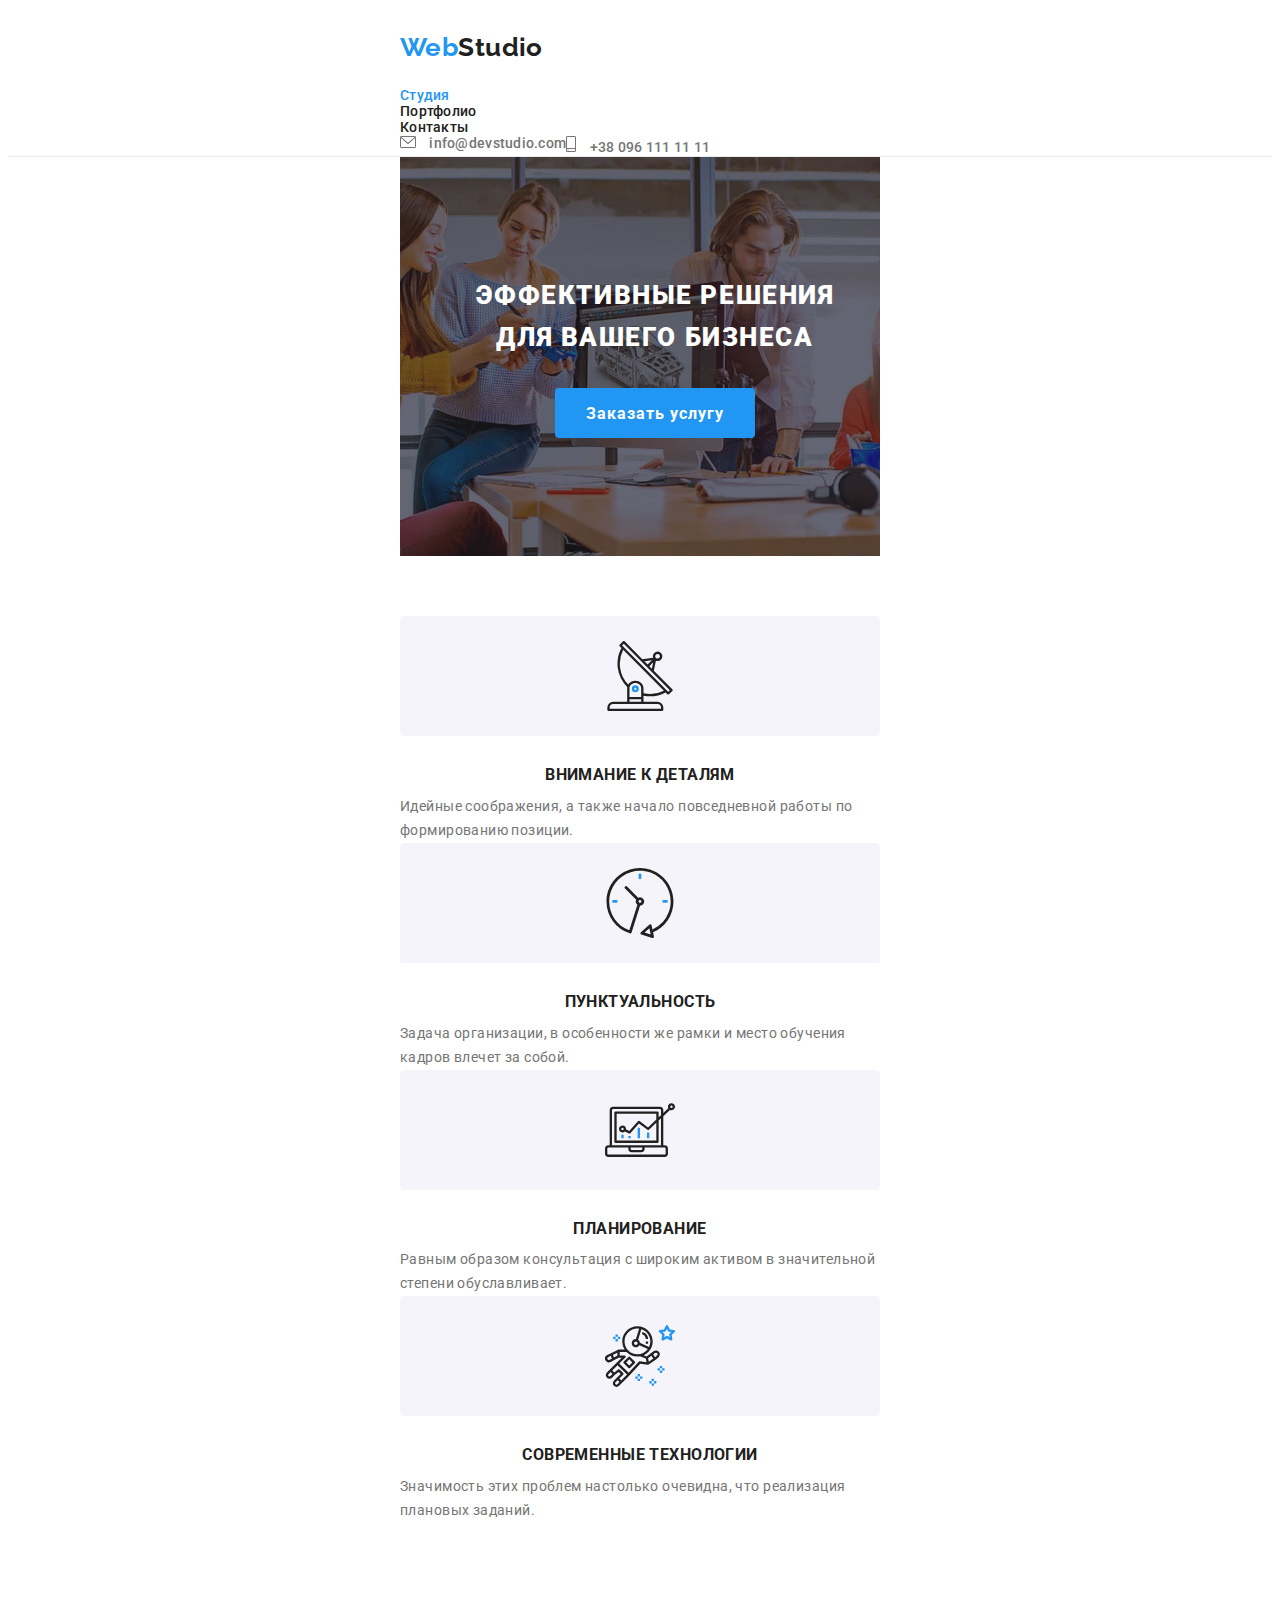
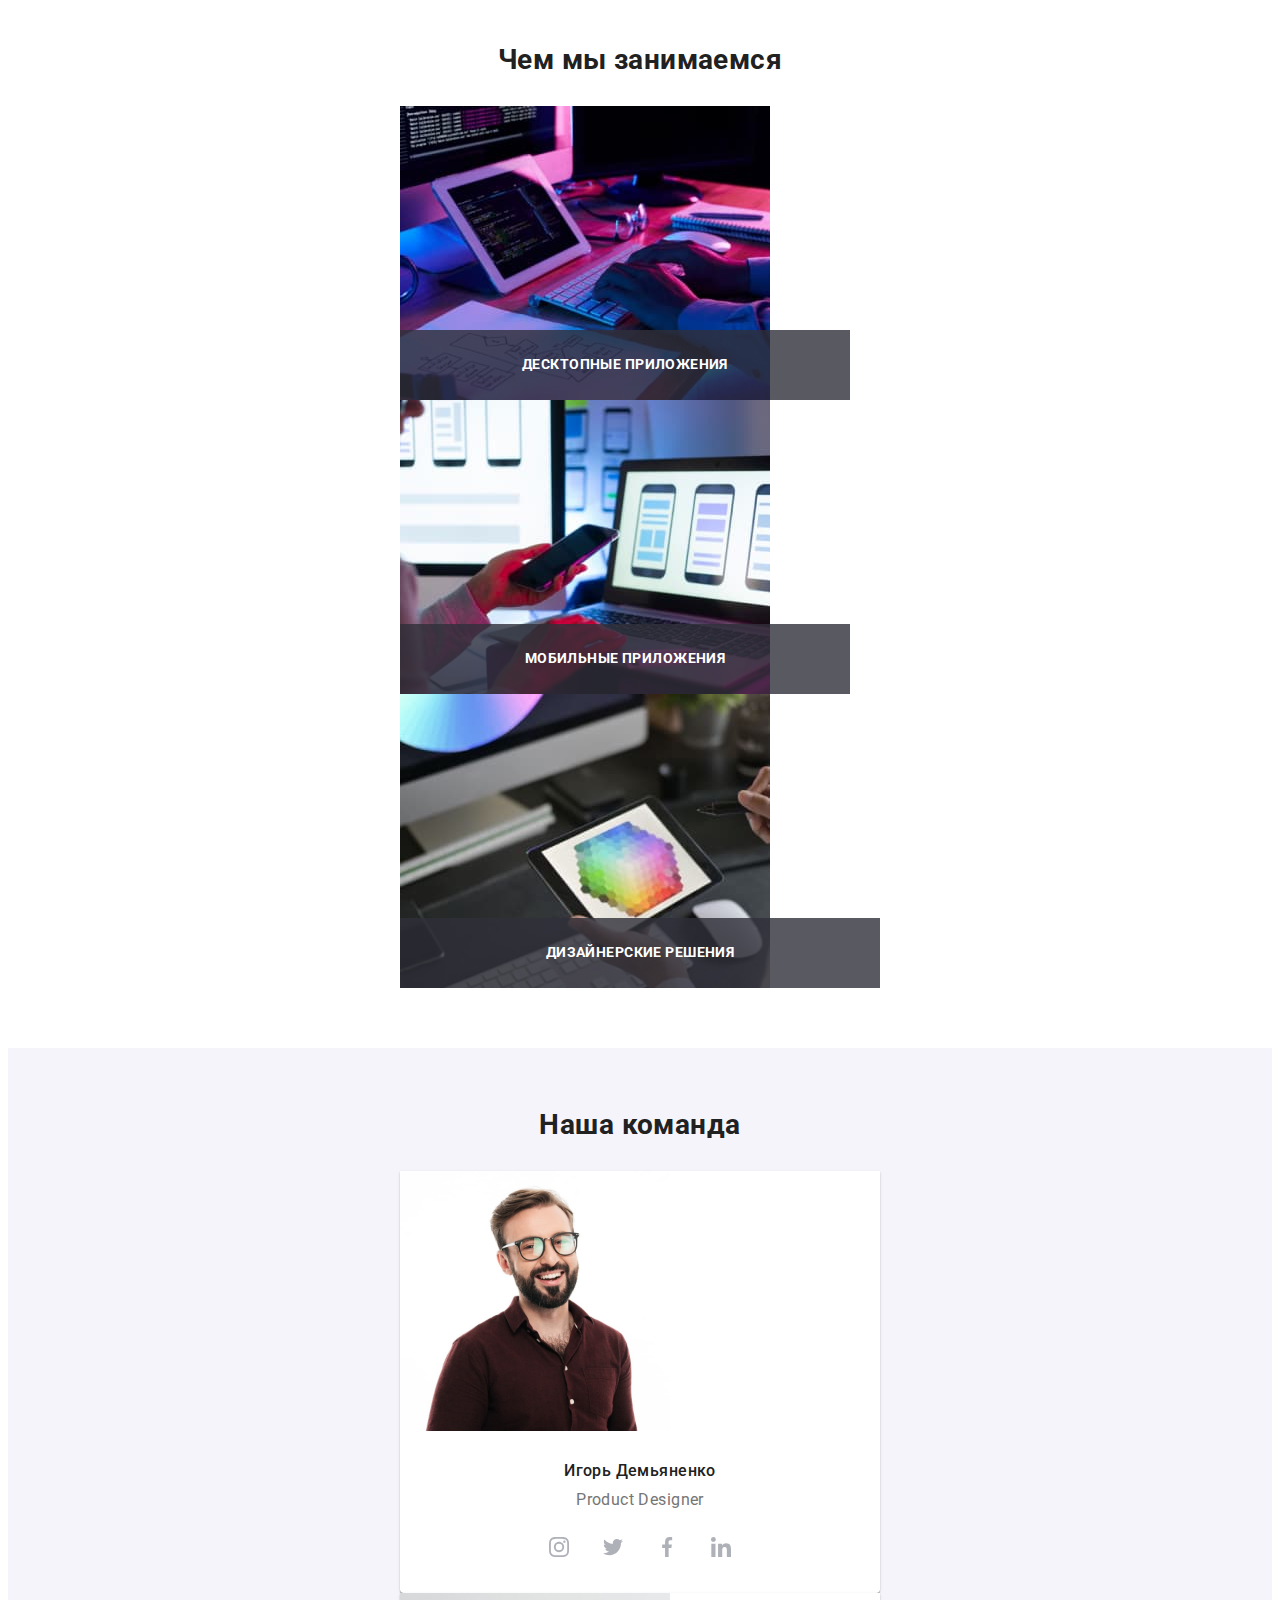
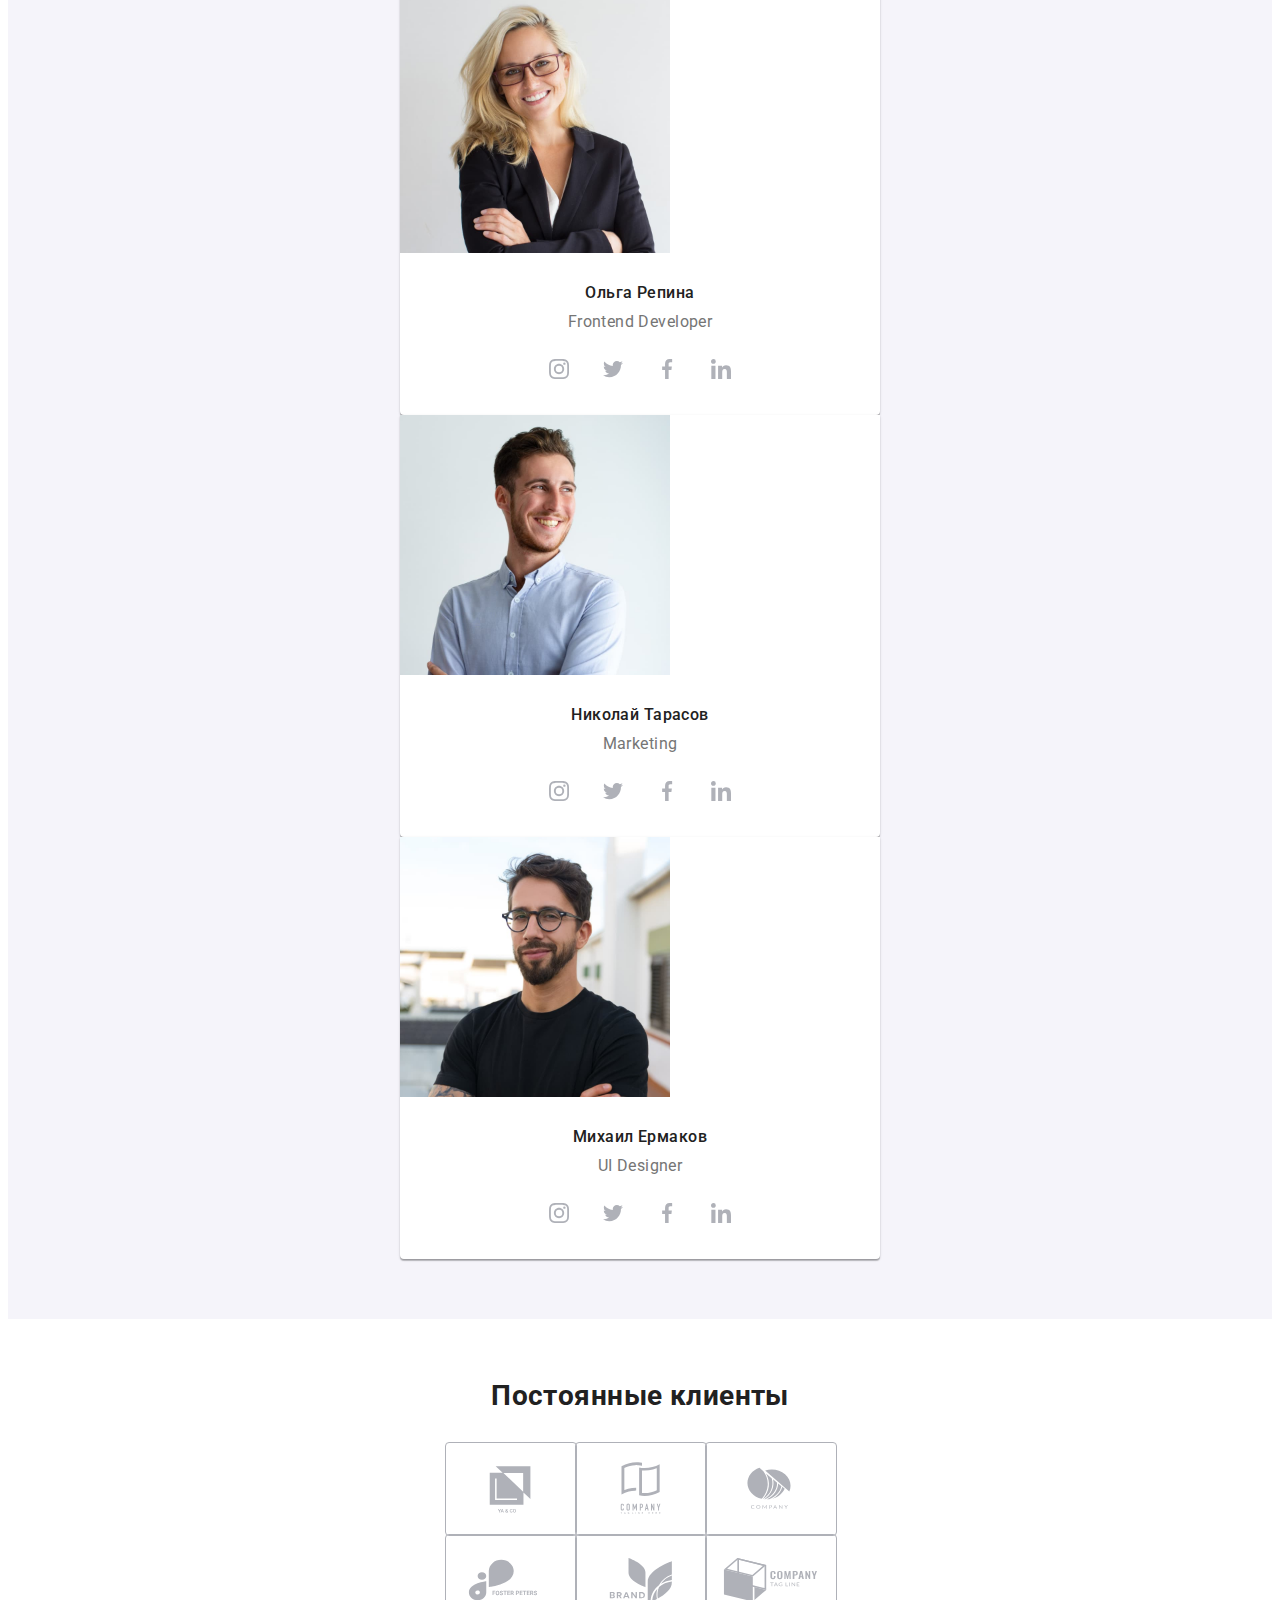
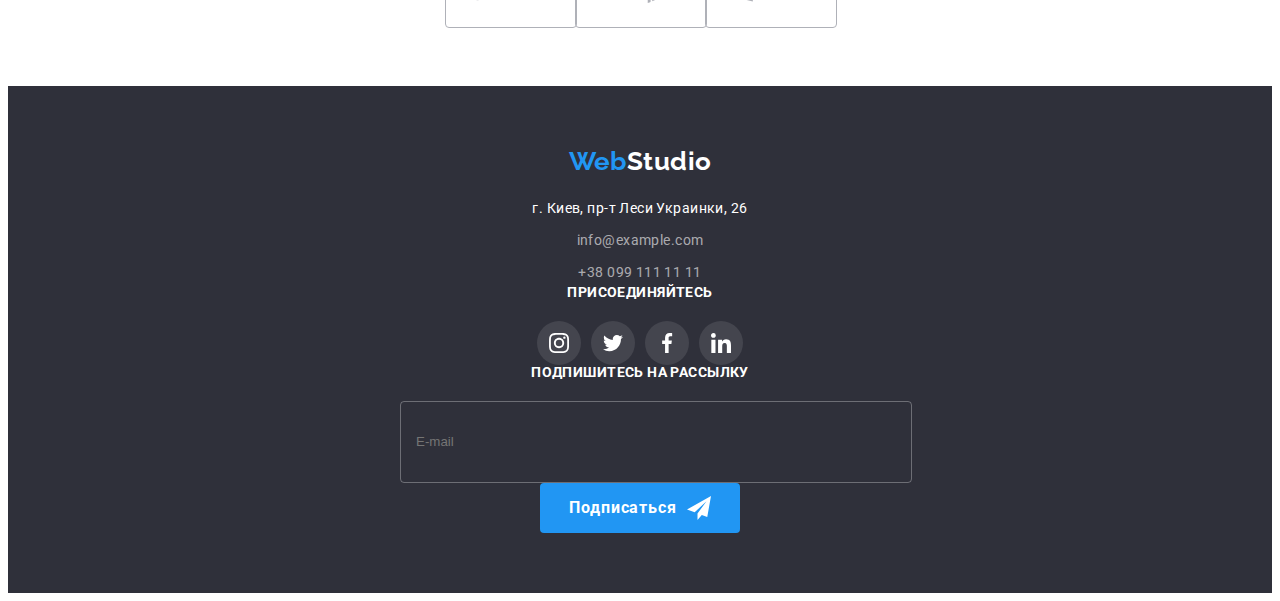
==== commit 1d98c57d: "Выпадающее меню для мобильных" ====
--- a/index.html
+++ b/index.html
@@ -24,41 +24,69 @@
 
     <header class="header">
       <div class="container header__container">
-        <nav class="site-nav">
-          <a href="" class="logo header__logo"><span class="logo--accent">Web</span>Studio</a>
-
-          <ul class="nav">
-            <li class="nav__item">
-              <a href="" class="nav__link nav__link--current">Студия</a>
-            </li>
-
-            <li class="nav__item">
-              <a href="./portfolio.html" class="nav__link">Портфолио </a>
-            </li>
-
-            <li class="nav__item"><a href="" class="nav__link">Контакты</a></li>
-          </ul>
-        </nav>
-
-        <ul class="contacts">
-          <li class="contacts__item">
-            <a href="mailto:info@devstudio.com" class="contacts__link">
-              <svg class="contacts__icon" width="16" height="12">
-                <use href="./images/icons.svg#icon-envelope"></use>
-              </svg>
-              info@devstudio.com
-            </a>
-          </li>
-
-          <li class="contacts__item">
-            <a href="tel:+380961111111" class="contacts__link">
-              <svg class="contacts__icon" width="10" height="16">
-                <use href="./images/icons.svg#icon-smartphone"></use>
-              </svg>
-              +38 096 111 11 11</a
-            >
-          </li>
-        </ul>
+        <a href="" class="logo header__logo"><span class="logo--accent">Web</span>Studio</a>
+        <button
+          type="button"
+          class="menu__btn"
+          data-menu-button
+          aria-expanded="false"
+          aria-controls="menu"
+        >
+          <svg width="40" height="40" class="menu__icon" aria-label="Переключатель мобильного меню">
+            <use href="images/icons.svg#icon-menu_burger" class="menu__burger-btn"></use>
+            <use href="images/icons.svg#icon-close_mob-menu" class="menu__close-btn"></use>
+          </svg>
+        </button>
+        <div class="menu" data-menu id="menu">
+          <nav class="site-nav">
+            <ul class="nav">
+              <li class="nav__item">
+                <a href="" class="nav__link nav__link--current">Студия</a>
+              </li>
+
+              <li class="nav__item">
+                <a href="./portfolio.html" class="nav__link">Портфолио </a>
+              </li>
+
+              <li class="nav__item"><a href="" class="nav__link">Контакты</a></li>
+            </ul>
+          </nav>
+          <div class="contacts-menu">
+            <ul class="contacts">
+              <li class="contacts__item">
+                <a href="mailto:info@devstudio.com" class="contacts__link contacts__link-mail">
+                  <svg class="contacts__icon" width="16" height="12">
+                    <use href="./images/icons.svg#icon-envelope"></use>
+                  </svg>
+                  info@devstudio.com
+                </a>
+              </li>
+
+              <li class="contacts__item">
+                <a href="tel:+380961111111" class="contacts__link contacts__link-phone">
+                  <svg class="contacts__icon" width="10" height="16">
+                    <use href="./images/icons.svg#icon-smartphone"></use>
+                  </svg>
+                  +38 096 111 11 11</a
+                >
+              </li>
+            </ul>
+            <ul class="contacts-menu__social">
+              <li class="contacts-menu__social-item">
+                <a class="contacts-menu__social-link">Instagram</a>
+              </li>
+              <li class="contacts-menu__social-item">
+                <a class="contacts-menu__social-link">Twitter</a>
+              </li>
+              <li class="contacts-menu__social-item">
+                <a class="contacts-menu__social-link">Facebook</a>
+              </li>
+              <li class="contacts-menu__social-item">
+                <a class="contacts-menu__social-link">LinkedIn</a>
+              </li>
+            </ul>
+          </div>
+        </div>
       </div>
     </header>
     <main>
@@ -571,6 +599,7 @@
         </div>
       </div>
     </footer>
+    <script src="./js/mobile-menu.js"></script>
     <script src="./js/modal.js"></script>
   </body>
 </html>
--- a/css/main.min.css
+++ b/css/main.min.css
@@ -1,2 +1,2 @@
-:root{--accent-color: #2196f3;--primary-text-color: #757575;--secondary-text-color: #212121;--white-text-color: #ffffff;--white-bcg-color: #ffffff;--secondary-bcg-color: #f5f4fa;--dark-bcg-color: #2f303a;--card-border: #eeeeee;--icon-color: #afb1b8;--hover-btn-color: #188ce8;--timing-function: cubic-bezier(0.4, 0, 0.2, 1)}body{background-color:var(--white-bcg-color);color:var(--primary-text-color);font-family:'Roboto', sans-serif;font-size:14px;line-height:1.71;letter-spacing:0.03em}h1,h2,h3,h4,h5,h6,p{margin-top:0;margin-bottom:0}img{display:block;max-width:100%;height:auto}a{display:block}ul{list-style:none;margin:0;padding:0}button{padding:0px;cursor:pointer}.section__title,.features__title,.team__title,.portfolio__title{color:var(--secondary-text-color)}.works__text,.team__text,.portfolio__text{font-size:16px;color:var(--primary-text-color)}.container{margin-left:auto;margin-right:auto;padding-right:15px;padding-left:15px}@media screen and (min-width: 480px){.container{width:480px}}.section{padding-top:60px;padding-bottom:60px}.section--other-bcg{background-color:var(--secondary-bcg-color)}.section__title{margin-bottom:30px;font-size:28px;line-height:1.18;text-align:center}.section__title--is-hidden{position:absolute;clip:rect(0 0 0 0);width:1px;height:1px;margin:-1px;border:0;padding:0;overflow:hidden}.btn{display:-webkit-box;display:-ms-flexbox;display:flex;-webkit-box-pack:center;-ms-flex-pack:center;justify-content:center;-webkit-box-align:center;-ms-flex-align:center;align-items:center;text-align:center;width:200px;height:50px;margin:0 auto;font-family:inherit;font-weight:700;font-size:16px;line-height:1.87;letter-spacing:0.06em;background-color:var(--accent-color);color:var(--white-text-color);border:none;border-radius:4px;-webkit-transform:scale(1);transform:scale(1);-webkit-transition:background-color 250ms var(--timing-function),scale 250ms var(--timing-function),-webkit-box-shadow 250ms var(--timing-function);transition:background-color 250ms var(--timing-function),scale 250ms var(--timing-function),-webkit-box-shadow 250ms var(--timing-function);transition:background-color 250ms var(--timing-function),scale 250ms var(--timing-function),box-shadow 250ms var(--timing-function);transition:background-color 250ms var(--timing-function),scale 250ms var(--timing-function),box-shadow 250ms var(--timing-function),-webkit-box-shadow 250ms var(--timing-function)}.btn:focus,.btn:hover{-webkit-transform:scale(1.05);transform:scale(1.05);background-color:var(--hover-btn-color);-webkit-box-shadow:0px 4px 4px rgba(0,0,0,0.15);box-shadow:0px 4px 4px rgba(0,0,0,0.15)}.header{max-height:80px;border-bottom:1px solid #ececec}.header__logo{margin-right:93px;padding-top:24px;padding-bottom:25px}.logo{color:var(--secondary-text-color);font-family:Raleway, sans-serif;font-weight:700;font-size:26px;line-height:1.19;text-decoration:none}.logo--accent{color:var(--accent-color)}.header__container,.site-nav{display:-webkit-box;display:-ms-flexbox;display:flex;-webkit-box-align:center;-ms-flex-align:center;align-items:center}.nav{display:-webkit-box;display:-ms-flexbox;display:flex}.nav__item:not(:last-child){margin-right:50px}.nav__link{display:block;max-height:80px;padding-top:32px;padding-bottom:32px;font-weight:500;text-decoration:none;line-height:1.14;letter-spacing:0.02em;color:var(--secondary-text-color);-webkit-transition:color 250ms var(--timing-function);transition:color 250ms var(--timing-function)}.nav__link:hover,.nav__link:focus{color:var(--accent-color)}.nav__link--current{color:var(--accent-color);position:relative}.nav__link--current::after{content:"";display:block;position:absolute;bottom:0;width:100%;height:4px;background-color:var(--accent-color);border-radius:2px}.contacts{display:-webkit-box;display:-ms-flexbox;display:flex;margin-left:auto}.contacts__item:not(:last-child){margin-right:50px}.contacts__link{display:-webkit-box;display:-ms-flexbox;display:flex;max-height:80px;padding-top:32px;padding-bottom:32px;font-weight:500;text-decoration:none;line-height:1.14;letter-spacing:0.02em;color:var(--primary-text-color);-webkit-transition:color 250ms var(--timing-function);transition:color 250ms var(--timing-function)}.contacts__link:hover,.contacts__link:focus{color:var(--accent-color)}.contacts__icon{margin-right:10px;fill:var(--primary-text-color);-webkit-transition:fill 250ms var(--timing-function);transition:fill 250ms var(--timing-function)}.contacts__link:hover .contacts__icon,.contacts__link:focus .contacts__icon{fill:currentColor}.hero{margin-left:auto;margin-right:auto;padding:118px 0;text-align:center;background-color:var(--dark-bcg-color);background-image:-webkit-gradient(linear, left top, left bottom, from(rgba(47,48,58,0.4)), to(rgba(47,48,58,0.4))),url("../images/hero-img.jpg");background-image:linear-gradient(rgba(47,48,58,0.4), rgba(47,48,58,0.4)),url("../images/hero-img.jpg");background-size:cover;background-repeat:no-repeat;background-position:center}@media screen and (min-width: 480px){.hero{width:480px}}.hero__title{margin-bottom:30px;text-align:center;text-transform:uppercase;font-weight:900;font-size:26px;line-height:1.61;letter-spacing:0.06em;color:var(--white-text-color)}.hero__btn{margin-left:auto;margin-right:auto}.backdrop{position:fixed;top:0;bottom:0;right:0;left:0;z-index:2;-webkit-backdrop-filter:blur(5px);backdrop-filter:blur(5px);background-color:rgba(0,0,0,0.2);opacity:1;visibility:visible;-webkit-transition:opacity 250ms var(--timing-function),visibility 350ms var(--timing-function);transition:opacity 250ms var(--timing-function),visibility 350ms var(--timing-function)}.backdrop--is-hidden{opacity:0;visibility:hidden;pointer-events:none}.modal{position:absolute;width:528px;top:50%;left:50%;-webkit-transform:translate(-50%, -50%) scale(1);transform:translate(-50%, -50%) scale(1);-webkit-transition:-webkit-transform 250ms var(--timing-function);transition:-webkit-transform 250ms var(--timing-function);transition:transform 250ms var(--timing-function);transition:transform 250ms var(--timing-function), -webkit-transform 250ms var(--timing-function);padding:40px;background-color:var(--white-bcg-color);-webkit-box-shadow:0px 1px 3px rgba(0,0,0,0.12),0px 1px 1px rgba(0,0,0,0.14),0px 2px 1px rgba(0,0,0,0.2);box-shadow:0px 1px 3px rgba(0,0,0,0.12),0px 1px 1px rgba(0,0,0,0.14),0px 2px 1px rgba(0,0,0,0.2);border-radius:4px}.backdrop--is-hidden .modal{-webkit-transform:translate(-50%, -50%) scale(0.8);transform:translate(-50%, -50%) scale(0.8)}.modal__close-btn{position:absolute;top:8px;right:8px;width:30px;height:30px;background-color:var(--white-bcg-color);border:1px solid rgba(0,0,0,0.1);border-radius:50%;-webkit-transform:scale(1);transform:scale(1);-webkit-transition:-webkit-transform 250ms var(--timing-function);transition:-webkit-transform 250ms var(--timing-function);transition:transform 250ms var(--timing-function);transition:transform 250ms var(--timing-function), -webkit-transform 250ms var(--timing-function)}.modal__close-btn:hover,.modal__close-btn:focus{-webkit-transform:scale(1.05);transform:scale(1.05)}.modal__close-icon{position:absolute;top:8px;right:8px;-webkit-transition:fill 250ms var(--timing-function);transition:fill 250ms var(--timing-function)}.modal__close-btn:hover .modal__close-icon,.modal__close-btn:focus .modal__close-icon{fill:var(--accent-color)}.form__title{display:block;margin-bottom:30px;text-align:center;font-weight:700;font-size:20px;line-height:1.15;color:var(--secondary-text-color)}.form__field{position:relative;display:block}.form__field:not(:last-child){margin-bottom:28px}.form__input{width:100%;height:40px;padding:12px 12px 12px 42px;border:1px solid rgba(33,33,33,0.2);border-radius:4px;-webkit-transition:border-color 250ms var(--timing-function);transition:border-color 250ms var(--timing-function)}.form__input:hover{border-color:var(--accent-color);cursor:pointer}.form__input:focus{border-color:var(--accent-color);outline:var(--accent-color)}.form__input:not(:placeholder-shown):invalid{border-color:#e23535}.form__label{position:absolute;top:50%;left:42px;font-size:12px;line-height:1.16;letter-spacing:0.01em;-webkit-transform:translateY(-50%);transform:translateY(-50%);-webkit-transition:-webkit-transform 250ms var(--timing-function);transition:-webkit-transform 250ms var(--timing-function);transition:transform 250ms var(--timing-function);transition:transform 250ms var(--timing-function), -webkit-transform 250ms var(--timing-function)}.form__input:not(:placeholder-shown)+.form__label{-webkit-transform:translate(-38px, -38px);transform:translate(-38px, -38px)}.form__field:focus-within .form__label{-webkit-transform:translate(-38px, -38px);transform:translate(-38px, -38px)}.form__icon{position:absolute;top:50%;left:12px;-webkit-transform:translateY(-50%);transform:translateY(-50%);-webkit-transition:fill 250ms var(--timing-function);transition:fill 250ms var(--timing-function)}.form__field:focus-within .form__icon{fill:var(--accent-color)}.comment{margin-top:10px;margin-bottom:20px}.comment__label{font-size:12px;line-height:1.16;letter-spacing:0.01em}.comment__input{display:block;width:100%;height:120px;resize:none;padding:12px 16px;border:1px solid rgba(33,33,33,0.2);border-radius:4px;-webkit-transition:border-color 250ms var(--timing-function);transition:border-color 250ms var(--timing-function)}.comment__input:hover{border-color:var(--accent-color);cursor:pointer}.comment__input:focus{border-color:var(--accent-color);outline:var(--accent-color)}.comment__input::-webkit-input-placeholder{font-size:14px;line-height:1.14;letter-spacing:0.01em;color:rgba(117,117,117,0.5)}.comment__input:-ms-input-placeholder{font-size:14px;line-height:1.14;letter-spacing:0.01em;color:rgba(117,117,117,0.5)}.comment__input::-ms-input-placeholder{font-size:14px;line-height:1.14;letter-spacing:0.01em;color:rgba(117,117,117,0.5)}.comment__input::placeholder{font-size:14px;line-height:1.14;letter-spacing:0.01em;color:rgba(117,117,117,0.5)}.policy{margin-bottom:30px}.policy__field{display:-webkit-box;display:-ms-flexbox;display:flex;-webkit-box-pack:center;-ms-flex-pack:center;justify-content:center;-webkit-box-align:center;-ms-flex-align:center;align-items:center}.policy__checkbox{position:absolute;clip:rect(0 0 0 0);width:1px;height:1px;margin:-1px;border:0;padding:0;overflow:hidden}.policy__icon{display:inline-block;width:16px;height:15px;margin-right:7px;border:1px solid var(--secondary-text-color);border-radius:4px}.policy__checkbox:focus+.policy__icon{outline:2px solid #0e6ab6}.policy__checkbox:hover+.policy__icon{cursor:pointer}.policy__checkbox:checked+.policy__icon{background-color:var(--accent-color);border-color:var(--accent-color);background-image:url("../images/icon-check.svg");background-size:cover;background-origin:border-box}.policy__label{display:inline-block;margin-right:5px}.policy__link{display:inline-block;color:var(--accent-color);text-decoration-skip-ink:none}.form__btn{margin-left:auto;margin-right:auto}@media screen and (max-width: 767px){.features__item:not(:last-child){margin-bottom:30px}}.features__icon-box{display:-webkit-box;display:-ms-flexbox;display:flex;-webkit-box-pack:center;-ms-flex-pack:center;justify-content:center;-webkit-box-align:center;-ms-flex-align:center;align-items:center;margin-bottom:30px;height:120px;background-color:var(--secondary-bcg-color);border-radius:4px}.features__icon{height:70px;width:70px}.features__title{margin-bottom:10px;text-align:center;font-weight:700;text-transform:uppercase;line-height:1.14}@media screen and (max-width: 767px){.works__section{display:none}}.works__item{position:relative}.works__item:not(:last-child){margin-right:30px}.works__text{position:absolute;bottom:0;display:-webkit-box;display:-ms-flexbox;display:flex;-webkit-box-pack:center;-ms-flex-pack:center;justify-content:center;-webkit-box-align:center;-ms-flex-align:center;align-items:center;width:100%;height:70px;text-transform:uppercase;font-weight:700;font-size:14px;line-height:1.14;color:var(--white-text-color);background-color:rgba(47,48,58,0.8)}.team__item{background-color:var(--white-bcg-color);-webkit-box-shadow:0px 1px 3px rgba(0,0,0,0.12),0px 1px 1px rgba(0,0,0,0.14),0px 2px 1px rgba(0,0,0,0.2);box-shadow:0px 1px 3px rgba(0,0,0,0.12),0px 1px 1px rgba(0,0,0,0.14),0px 2px 1px rgba(0,0,0,0.2);border-radius:0px 0px 4px 4px}@media screen and (max-width: 767px){.team__item:not(:last-child){margin-bottom:30px}}.team__info{padding-top:30px;padding-bottom:24px;text-align:center}.team__title{margin-bottom:10px;font-weight:500;font-size:16px;line-height:1.19}.team__text{line-height:1.19;margin-bottom:16px}.social{display:-webkit-box;display:-ms-flexbox;display:flex;-webkit-box-align:center;-ms-flex-align:center;align-items:center;-webkit-box-pack:center;-ms-flex-pack:center;justify-content:center}.social__item:not(:last-child){margin-right:10px}.social__link{display:-webkit-box;display:-ms-flexbox;display:flex;-webkit-box-align:center;-ms-flex-align:center;align-items:center;-webkit-box-pack:center;-ms-flex-pack:center;justify-content:center;width:44px;height:44px;border-radius:50%;-webkit-transform:scale(1);transform:scale(1);-webkit-transition:background-color 250ms var(--timing-function),-webkit-transform 250ms var(--timing-function);transition:background-color 250ms var(--timing-function),-webkit-transform 250ms var(--timing-function);transition:transform 250ms var(--timing-function),background-color 250ms var(--timing-function);transition:transform 250ms var(--timing-function),background-color 250ms var(--timing-function),-webkit-transform 250ms var(--timing-function)}.social__link:hover,.social__link:focus{border-radius:50%;background-color:var(--accent-color);-webkit-transform:scale(1.05);transform:scale(1.05)}.social__icon{fill:var(--icon-color);-webkit-transition:fill 250ms var(--timing-function);transition:fill 250ms var(--timing-function)}.social__link:hover .social__icon,.social__link:focus .social__icon{fill:var(--white-text-color)}.customers{display:-webkit-box;display:-ms-flexbox;display:flex;-webkit-box-pack:center;-ms-flex-pack:center;justify-content:center;-webkit-box-align:center;-ms-flex-align:center;align-items:center;-ms-flex-wrap:wrap;flex-wrap:wrap}@media screen and (max-width: 767px){.customers{margin:-15px}}.customers__item{width:calc((100% - 4 * 15px) / 2);height:92px}@media screen and (max-width: 767px){.customers__item{margin:15px}}@media screen and (min-width: 768px){.customers__item{width:calc((100% - 6 * 15px) / 3)}}.customers__link{display:-webkit-box;display:-ms-flexbox;display:flex;-webkit-box-pack:center;-ms-flex-pack:center;justify-content:center;-webkit-box-align:center;-ms-flex-align:center;align-items:center;width:100%;height:100%;border:1px solid var(--icon-color);border-radius:4px;-webkit-transition:border-color 250ms var(--timing-function);transition:border-color 250ms var(--timing-function)}.customers__link:hover,.customers__link:focus{border-color:var(--accent-color)}.customers__icon{fill:var(--icon-color);-webkit-transition:fill 250ms var(--timing-function);transition:fill 250ms var(--timing-function)}.customers__link:hover .customers__icon,.customers__link:focus .customers__icon{fill:var(--accent-color)}.footer-section{padding-top:60px;padding-bottom:60px;background-color:var(--dark-bcg-color)}.footer__contacts{text-align:center}@media screen and (max-width: 767px){.footer__contacts{margin-bottom:60px}}.footer__logo{display:block;margin-bottom:20px;color:var(--white-text-color)}.address__item:not(:last-child){margin-bottom:8px}.address{font-style:normal}.address__map-link{color:var(--white-text-color);text-decoration:none}.address__map-link:hover,.address__map-link:focus{color:var(--accent-color)}.address__link{color:rgba(255,255,255,0.6);text-decoration:none;-webkit-transition:color 250ms var(--timing-function);transition:color 250ms var(--timing-function)}.address__link:hover,.address__link:focus{color:var(--accent-color)}.join{text-align:center}@media screen and (max-width: 767px){.join{margin-bottom:60px}}.join__text{margin-bottom:20px;font-weight:bold;font-size:14px;line-height:1.14;letter-spacing:0.03em;text-transform:uppercase;color:var(--white-text-color)}.join__list{display:-webkit-box;display:-ms-flexbox;display:flex;-webkit-box-pack:center;-ms-flex-pack:center;justify-content:center;-webkit-box-align:center;-ms-flex-align:center;align-items:center}.join__item:not(:last-child){margin-right:10px}.join__link{display:-webkit-box;display:-ms-flexbox;display:flex;-webkit-box-align:center;-ms-flex-align:center;align-items:center;-webkit-box-pack:center;-ms-flex-pack:center;justify-content:center;height:44px;width:44px;background-color:rgba(255,255,255,0.1);border-radius:50%;-webkit-transform:scale(1);transform:scale(1);-webkit-transition:background-color 250ms var(--timing-function),-webkit-transform 250ms var(--timing-function);transition:background-color 250ms var(--timing-function),-webkit-transform 250ms var(--timing-function);transition:transform 250ms var(--timing-function),background-color 250ms var(--timing-function);transition:transform 250ms var(--timing-function),background-color 250ms var(--timing-function),-webkit-transform 250ms var(--timing-function)}.join__link:hover,.join__link:focus{background-color:var(--accent-color);-webkit-transform:scale(1.1);transform:scale(1.1)}.subscribe{text-align:center}.subscribe__text{display:block;margin-bottom:20px;font-weight:bold;font-size:14px;line-height:1.14;letter-spacing:0.03em;text-transform:uppercase;color:var(--white-text-color)}.subscribe__input{width:100%;height:50px;padding:15px;border:1px solid rgba(255,255,255,0.3);border-radius:4px;background-color:transparent;color:var(--white-text-color);cursor:pointer;-webkit-transition:border-color 250ms var(--timing-function);transition:border-color 250ms var(--timing-function)}@media screen and (max-width: 767px){.subscribe__input{margin-bottom:20px}}.subscribe__input:hover{border-color:var(--accent-color)}.subscribe__input:hover:focus{outline:1px solid rgba(255,255,255,0.5)}.btn__icon{margin-left:10px}.filter{display:-webkit-box;display:-ms-flexbox;display:flex;-webkit-box-pack:center;-ms-flex-pack:center;justify-content:center;margin-bottom:50px}.filter__item:not(:last-child){margin-right:8px}.filter__btn{padding:6px 22px;cursor:pointer;text-align:center;font-weight:500;font-size:16px;line-height:1.62;letter-spacing:0.03em;font-family:inherit;color:var(--secondary-text-color);background-color:var(--secondary-bcg-color);border:transparent;border-radius:4px;-webkit-transition:color 250ms var(--timing-function),background-color 250ms var(--timing-function),-webkit-box-shadow 250ms var(--timing-function);transition:color 250ms var(--timing-function),background-color 250ms var(--timing-function),-webkit-box-shadow 250ms var(--timing-function);transition:color 250ms var(--timing-function),background-color 250ms var(--timing-function),box-shadow 250ms var(--timing-function);transition:color 250ms var(--timing-function),background-color 250ms var(--timing-function),box-shadow 250ms var(--timing-function),-webkit-box-shadow 250ms var(--timing-function)}.filter__btn:focus,.filter__btn:hover{background-color:var(--accent-color);color:var(--white-text-color);-webkit-box-shadow:0px 3px 1px rgba(0,0,0,0.1),0px 1px 2px rgba(0,0,0,0.08),0px 2px 2px rgba(0,0,0,0.12);box-shadow:0px 3px 1px rgba(0,0,0,0.1),0px 1px 2px rgba(0,0,0,0.08),0px 2px 2px rgba(0,0,0,0.12)}.portfolio{display:-webkit-box;display:-ms-flexbox;display:flex;-ms-flex-wrap:wrap;flex-wrap:wrap}.portfolio__item{max-width:calc((100% - 60px) / 3)}.portfolio__item:not(:nth-last-child(-n+3)){margin-bottom:30px}.portfolio__item:not(:nth-child(3n)){margin-right:30px}.portfolio__link{display:block;text-decoration:none;-webkit-transition:-webkit-box-shadow 250ms var(--timing-function);transition:-webkit-box-shadow 250ms var(--timing-function);transition:box-shadow 250ms var(--timing-function);transition:box-shadow 250ms var(--timing-function), -webkit-box-shadow 250ms var(--timing-function)}.portfolio__link:hover,.portfolio__link:focus{-webkit-box-shadow:0px 1px 1px rgba(0,0,0,0.12),0px 4px 4px rgba(0,0,0,0.06),1px 4px 6px rgba(0,0,0,0.16);box-shadow:0px 1px 1px rgba(0,0,0,0.12),0px 4px 4px rgba(0,0,0,0.06),1px 4px 6px rgba(0,0,0,0.16)}.portfolio__info{border-left:1px solid var(--card-border);border-right:1px solid var(--card-border);border-bottom:1px solid var(--card-border);padding:20px 24px}.portfolio__title{font-size:18px;line-height:2;margin-bottom:4px;letter-spacing:0.06em}.portfolio__text{line-height:1.87}.portfolio__overlay{position:relative;overflow:hidden}.portfolio__overlay-text{position:absolute;top:0;left:0;width:100%;height:100%;padding:63px 24px;font-size:18px;line-height:1.56;color:var(--white-text-color);background-color:rgba(33,150,243,0.9);-webkit-transform:translateY(100%);transform:translateY(100%);-webkit-transition:-webkit-transform 250ms var(--timing-function);transition:-webkit-transform 250ms var(--timing-function);transition:transform 250ms var(--timing-function);transition:transform 250ms var(--timing-function), -webkit-transform 250ms var(--timing-function)}.portfolio__link:hover .portfolio__overlay-text,.portfolio__link:focus .portfolio__overlay-text{-webkit-transform:translateY(0);transform:translateY(0)}
+:root{--accent-color: #2196f3;--primary-text-color: #757575;--secondary-text-color: #212121;--white-text-color: #ffffff;--white-bcg-color: #ffffff;--secondary-bcg-color: #f5f4fa;--dark-bcg-color: #2f303a;--card-border: #eeeeee;--icon-color: #afb1b8;--hover-btn-color: #188ce8;--timing-function: cubic-bezier(0.4, 0, 0.2, 1)}body{background-color:var(--white-bcg-color);color:var(--primary-text-color);font-family:'Roboto', sans-serif;font-size:14px;line-height:1.71;letter-spacing:0.03em}h1,h2,h3,h4,h5,h6,p{margin-top:0;margin-bottom:0}img{display:block;max-width:100%;height:auto}a{display:block}ul{list-style:none;margin:0;padding:0}button{padding:0px;cursor:pointer}.section__title,.features__title,.team__title,.portfolio__title{color:var(--secondary-text-color)}.works__text,.team__text,.portfolio__text{font-size:16px;color:var(--primary-text-color)}.container{margin-left:auto;margin-right:auto;padding-right:15px;padding-left:15px}@media screen and (min-width: 480px){.container{width:480px}}.section{padding-top:60px;padding-bottom:60px}.section--other-bcg{background-color:var(--secondary-bcg-color)}.section__title{margin-bottom:30px;font-size:28px;line-height:1.18;text-align:center}.section__title--is-hidden{position:absolute;clip:rect(0 0 0 0);width:1px;height:1px;margin:-1px;border:0;padding:0;overflow:hidden}.btn{display:-webkit-box;display:-ms-flexbox;display:flex;-webkit-box-pack:center;-ms-flex-pack:center;justify-content:center;-webkit-box-align:center;-ms-flex-align:center;align-items:center;text-align:center;width:200px;height:50px;margin:0 auto;font-family:inherit;font-weight:700;font-size:16px;line-height:1.87;letter-spacing:0.06em;background-color:var(--accent-color);color:var(--white-text-color);border:none;border-radius:4px;-webkit-transform:scale(1);transform:scale(1);-webkit-transition:background-color 250ms var(--timing-function),scale 250ms var(--timing-function),-webkit-box-shadow 250ms var(--timing-function);transition:background-color 250ms var(--timing-function),scale 250ms var(--timing-function),-webkit-box-shadow 250ms var(--timing-function);transition:background-color 250ms var(--timing-function),scale 250ms var(--timing-function),box-shadow 250ms var(--timing-function);transition:background-color 250ms var(--timing-function),scale 250ms var(--timing-function),box-shadow 250ms var(--timing-function),-webkit-box-shadow 250ms var(--timing-function)}.btn:focus,.btn:hover{-webkit-transform:scale(1.05);transform:scale(1.05);background-color:var(--hover-btn-color);-webkit-box-shadow:0px 4px 4px rgba(0,0,0,0.15);box-shadow:0px 4px 4px rgba(0,0,0,0.15)}.header{border-bottom:1px solid #ececec}.header__container{position:relative}.header__logo{padding-top:24px;padding-bottom:25px}.logo{color:var(--secondary-text-color);font-family:Raleway, sans-serif;font-weight:700;font-size:26px;line-height:1.19;text-decoration:none}.logo--accent{color:var(--accent-color)}@media screen and (max-width: 767px){.header__container,.site-nav{position:relative}}@media screen and (max-width: 767px){.nav__item:not(:last-child){margin-bottom:32px}}.nav__link{max-height:80px;font-weight:500;text-decoration:none;line-height:1.14;letter-spacing:0.02em;color:var(--secondary-text-color);-webkit-transition:color 250ms var(--timing-function);transition:color 250ms var(--timing-function)}@media screen and (max-width: 767px){.nav__link{font-size:40px;line-height:1.17}}.nav__link:hover,.nav__link:focus{color:var(--accent-color)}.nav__link--current{color:var(--accent-color);position:relative}.contacts{display:-webkit-box;display:-ms-flexbox;display:flex}@media screen and (max-width: 767px){.contacts{-webkit-box-orient:vertical;-webkit-box-direction:reverse;-ms-flex-direction:column-reverse;flex-direction:column-reverse;margin-bottom:64px}}.contacts__link{letter-spacing:0.02em;font-weight:500;text-decoration:none;line-height:1.14;letter-spacing:0.02em;color:var(--primary-text-color);-webkit-transition:color 250ms var(--timing-function);transition:color 250ms var(--timing-function)}.contacts__link:hover,.contacts__link:focus{color:var(--accent-color)}@media screen and (max-width: 767px){.contacts__link-mail{font-size:24px;line-height:1.17}}@media screen and (max-width: 767px){.contacts__link-phone{margin-bottom:32px;font-size:34px;line-height:1.18;color:var(--accent-color)}}.contacts__icon{margin-right:10px;fill:var(--primary-text-color);-webkit-transition:fill 250ms var(--timing-function);transition:fill 250ms var(--timing-function)}.contacts__link:hover .contacts__icon,.contacts__link:focus .contacts__icon{fill:currentColor}@media screen and (max-width: 767px){.contacts__icon{display:none}}@media screen and (max-width: 767px){.menu{display:none;position:absolute;z-index:10;top:0;left:0;padding:48px 40px;width:100%;height:100vh;background-color:var(--white-bcg-color);-webkit-box-shadow:0px 4px 8px rgba(0,0,0,0.04),0px 2px 4px rgba(0,0,0,0.08),0px 1px 3px rgba(0,0,0,0.16);box-shadow:0px 4px 8px rgba(0,0,0,0.04),0px 2px 4px rgba(0,0,0,0.08),0px 1px 3px rgba(0,0,0,0.16)}.menu--is-open{display:block}}.menu__btn{display:-webkit-box;display:-ms-flexbox;display:flex;position:absolute;top:10px;right:15px;width:40px;height:40px;border:none;background-color:transparent;z-index:20}.menu__close-btn{display:none}@media screen and (max-width: 767px){.menu__btn--is-open .menu__close-btn{display:block}}.menu__burger-btn{display:none}@media screen and (max-width: 767px){.menu__burger-btn{display:block}.menu__btn--is-open .menu__burger-btn{display:none}}@media screen and (max-width: 767px){.contacts-menu{position:absolute;left:40px;bottom:48px}}.contacts-menu__social{display:-webkit-inline-box;display:-ms-inline-flexbox;display:inline-flex;-ms-flex-wrap:wrap;flex-wrap:wrap}@media screen and (min-width: 768px){.contacts-menu__social{display:none}}.contacts-menu__social-item{padding-right:10px}.contacts-menu__social-item:not(:last-child){margin-right:10px;border-right:1px solid rgba(33,33,33,0.2)}.contacts-menu__social-link{font-size:18px;line-height:1.22;letter-spacing:0.02em;color:var(--accent-color)}.hero{margin-left:auto;margin-right:auto;padding:118px 0;text-align:center;background-color:var(--dark-bcg-color);background-image:-webkit-gradient(linear, left top, left bottom, from(rgba(47,48,58,0.4)), to(rgba(47,48,58,0.4))),url("../images/hero-img.jpg");background-image:linear-gradient(rgba(47,48,58,0.4), rgba(47,48,58,0.4)),url("../images/hero-img.jpg");background-size:cover;background-repeat:no-repeat;background-position:center}@media screen and (min-width: 480px){.hero{width:480px}}.hero__title{margin-bottom:30px;text-align:center;text-transform:uppercase;font-weight:900;font-size:26px;line-height:1.61;letter-spacing:0.06em;color:var(--white-text-color)}.hero__btn{margin-left:auto;margin-right:auto}.backdrop{position:fixed;top:0;bottom:0;right:0;left:0;padding:93px 15px;z-index:2;-webkit-backdrop-filter:blur(5px);backdrop-filter:blur(5px);background-color:rgba(0,0,0,0.2);overflow-y:scroll;opacity:1;visibility:visible;-webkit-transition:opacity 250ms var(--timing-function),visibility 350ms var(--timing-function);transition:opacity 250ms var(--timing-function),visibility 350ms var(--timing-function)}.backdrop--is-hidden{opacity:0;visibility:hidden;pointer-events:none}.modal{position:relative;-webkit-transition:-webkit-transform 250ms var(--timing-function);transition:-webkit-transform 250ms var(--timing-function);transition:transform 250ms var(--timing-function);transition:transform 250ms var(--timing-function), -webkit-transform 250ms var(--timing-function);padding:40px;background-color:var(--white-bcg-color);-webkit-box-shadow:0px 1px 3px rgba(0,0,0,0.12),0px 1px 1px rgba(0,0,0,0.14),0px 2px 1px rgba(0,0,0,0.2);box-shadow:0px 1px 3px rgba(0,0,0,0.12),0px 1px 1px rgba(0,0,0,0.14),0px 2px 1px rgba(0,0,0,0.2);border-radius:4px}.backdrop--is-hidden .modal{-webkit-transform:translate(-50%, -50%) scale(0.8);transform:translate(-50%, -50%) scale(0.8)}.modal__close-btn{position:absolute;top:8px;right:8px;width:30px;height:30px;background-color:var(--white-bcg-color);border:1px solid rgba(0,0,0,0.1);border-radius:50%;-webkit-transform:scale(1);transform:scale(1);-webkit-transition:-webkit-transform 250ms var(--timing-function);transition:-webkit-transform 250ms var(--timing-function);transition:transform 250ms var(--timing-function);transition:transform 250ms var(--timing-function), -webkit-transform 250ms var(--timing-function)}.modal__close-btn:hover,.modal__close-btn:focus{-webkit-transform:scale(1.05);transform:scale(1.05)}.modal__close-icon{position:absolute;top:8px;right:8px;-webkit-transition:fill 250ms var(--timing-function);transition:fill 250ms var(--timing-function)}.modal__close-btn:hover .modal__close-icon,.modal__close-btn:focus .modal__close-icon{fill:var(--accent-color)}.form__title{display:block;margin-bottom:30px;text-align:center;font-weight:700;font-size:20px;line-height:1.5;color:var(--secondary-text-color)}.form__field{position:relative;display:block}.form__field:not(:last-child){margin-bottom:28px}.form__input{width:100%;height:40px;padding:12px 12px 12px 42px;border:1px solid rgba(33,33,33,0.2);border-radius:4px;-webkit-transition:border-color 250ms var(--timing-function);transition:border-color 250ms var(--timing-function)}.form__input:hover{border-color:var(--accent-color);cursor:pointer}.form__input:focus{border-color:var(--accent-color);outline:var(--accent-color)}.form__input:not(:placeholder-shown):invalid{border-color:#e23535}.form__label{position:absolute;top:50%;left:42px;font-size:12px;line-height:1.16;letter-spacing:0.01em;-webkit-transform:translateY(-50%);transform:translateY(-50%);-webkit-transition:-webkit-transform 250ms var(--timing-function);transition:-webkit-transform 250ms var(--timing-function);transition:transform 250ms var(--timing-function);transition:transform 250ms var(--timing-function), -webkit-transform 250ms var(--timing-function)}.form__input:not(:placeholder-shown)+.form__label{-webkit-transform:translate(-38px, -38px);transform:translate(-38px, -38px)}.form__field:focus-within .form__label{-webkit-transform:translate(-38px, -38px);transform:translate(-38px, -38px)}.form__icon{position:absolute;top:50%;left:12px;-webkit-transform:translateY(-50%);transform:translateY(-50%);-webkit-transition:fill 250ms var(--timing-function);transition:fill 250ms var(--timing-function)}.form__field:focus-within .form__icon{fill:var(--accent-color)}.comment{margin-top:10px;margin-bottom:20px}.comment__label{font-size:12px;line-height:1.17;letter-spacing:0.01em}.comment__input{display:block;width:100%;height:120px;resize:none;padding:12px 16px;border:1px solid rgba(33,33,33,0.2);border-radius:4px;-webkit-transition:border-color 250ms var(--timing-function);transition:border-color 250ms var(--timing-function)}.comment__input:hover{border-color:var(--accent-color);cursor:pointer}.comment__input:focus{border-color:var(--accent-color);outline:var(--accent-color)}.comment__input::-webkit-input-placeholder{font-size:14px;line-height:1.14;letter-spacing:0.01em;color:rgba(117,117,117,0.5)}.comment__input:-ms-input-placeholder{font-size:14px;line-height:1.14;letter-spacing:0.01em;color:rgba(117,117,117,0.5)}.comment__input::-ms-input-placeholder{font-size:14px;line-height:1.14;letter-spacing:0.01em;color:rgba(117,117,117,0.5)}.comment__input::placeholder{font-size:14px;line-height:1.14;letter-spacing:0.01em;color:rgba(117,117,117,0.5)}.policy{margin-bottom:31px}.policy__field{display:-webkit-box;display:-ms-flexbox;display:flex;-webkit-box-pack:center;-ms-flex-pack:center;justify-content:center;-webkit-box-align:center;-ms-flex-align:center;align-items:center}.policy__checkbox{position:absolute;clip:rect(0 0 0 0);width:1px;height:1px;margin:-1px;border:0;padding:0;overflow:hidden}.policy__icon{display:inline-block;width:16px;height:15px;margin-right:7px;border:1px solid var(--secondary-text-color);border-radius:4px}.policy__checkbox:focus+.policy__icon{outline:2px solid #0e6ab6}.policy__checkbox:hover+.policy__icon{cursor:pointer}.policy__checkbox:checked+.policy__icon{background-color:var(--accent-color);border-color:var(--accent-color);background-image:url("../images/icon-check.svg");background-size:cover;background-origin:border-box}.policy__label{display:inline-block;margin-right:5px}.policy__link{display:inline-block;color:var(--accent-color);text-decoration-skip-ink:none}.form__btn{margin-left:auto;margin-right:auto}@media screen and (max-width: 767px){.features__item:not(:last-child){margin-bottom:30px}}.features__icon-box{display:-webkit-box;display:-ms-flexbox;display:flex;-webkit-box-pack:center;-ms-flex-pack:center;justify-content:center;-webkit-box-align:center;-ms-flex-align:center;align-items:center;margin-bottom:30px;height:120px;background-color:var(--secondary-bcg-color);border-radius:4px}.features__icon{height:70px;width:70px}.features__title{margin-bottom:10px;text-align:center;font-weight:700;text-transform:uppercase;line-height:1.14}@media screen and (max-width: 767px){.works__section{display:none}}.works__item{position:relative}.works__item:not(:last-child){margin-right:30px}.works__text{position:absolute;bottom:0;display:-webkit-box;display:-ms-flexbox;display:flex;-webkit-box-pack:center;-ms-flex-pack:center;justify-content:center;-webkit-box-align:center;-ms-flex-align:center;align-items:center;width:100%;height:70px;text-transform:uppercase;font-weight:700;font-size:14px;line-height:1.14;color:var(--white-text-color);background-color:rgba(47,48,58,0.8)}.team__item{background-color:var(--white-bcg-color);-webkit-box-shadow:0px 1px 3px rgba(0,0,0,0.12),0px 1px 1px rgba(0,0,0,0.14),0px 2px 1px rgba(0,0,0,0.2);box-shadow:0px 1px 3px rgba(0,0,0,0.12),0px 1px 1px rgba(0,0,0,0.14),0px 2px 1px rgba(0,0,0,0.2);border-radius:0px 0px 4px 4px}@media screen and (max-width: 767px){.team__item:not(:last-child){margin-bottom:30px}}.team__info{padding-top:30px;padding-bottom:24px;text-align:center}.team__title{margin-bottom:10px;font-weight:500;font-size:16px;line-height:1.19}.team__text{line-height:1.19;margin-bottom:16px}.social{display:-webkit-box;display:-ms-flexbox;display:flex;-webkit-box-align:center;-ms-flex-align:center;align-items:center;-webkit-box-pack:center;-ms-flex-pack:center;justify-content:center}.social__item:not(:last-child){margin-right:10px}.social__link{display:-webkit-box;display:-ms-flexbox;display:flex;-webkit-box-align:center;-ms-flex-align:center;align-items:center;-webkit-box-pack:center;-ms-flex-pack:center;justify-content:center;width:44px;height:44px;border-radius:50%;-webkit-transform:scale(1);transform:scale(1);-webkit-transition:background-color 250ms var(--timing-function),-webkit-transform 250ms var(--timing-function);transition:background-color 250ms var(--timing-function),-webkit-transform 250ms var(--timing-function);transition:transform 250ms var(--timing-function),background-color 250ms var(--timing-function);transition:transform 250ms var(--timing-function),background-color 250ms var(--timing-function),-webkit-transform 250ms var(--timing-function)}.social__link:hover,.social__link:focus{border-radius:50%;background-color:var(--accent-color);-webkit-transform:scale(1.05);transform:scale(1.05)}.social__icon{fill:var(--icon-color);-webkit-transition:fill 250ms var(--timing-function);transition:fill 250ms var(--timing-function)}.social__link:hover .social__icon,.social__link:focus .social__icon{fill:var(--white-text-color)}.customers{display:-webkit-box;display:-ms-flexbox;display:flex;-webkit-box-pack:center;-ms-flex-pack:center;justify-content:center;-webkit-box-align:center;-ms-flex-align:center;align-items:center;-ms-flex-wrap:wrap;flex-wrap:wrap}@media screen and (max-width: 767px){.customers{margin:-15px}}.customers__item{width:calc((100% - 4 * 15px) / 2);height:92px}@media screen and (max-width: 767px){.customers__item{margin:15px}}@media screen and (min-width: 768px){.customers__item{width:calc((100% - 6 * 15px) / 3)}}.customers__link{display:-webkit-box;display:-ms-flexbox;display:flex;-webkit-box-pack:center;-ms-flex-pack:center;justify-content:center;-webkit-box-align:center;-ms-flex-align:center;align-items:center;width:100%;height:100%;border:1px solid var(--icon-color);border-radius:4px;-webkit-transition:border-color 250ms var(--timing-function);transition:border-color 250ms var(--timing-function)}.customers__link:hover,.customers__link:focus{border-color:var(--accent-color)}.customers__icon{fill:var(--icon-color);-webkit-transition:fill 250ms var(--timing-function);transition:fill 250ms var(--timing-function)}.customers__link:hover .customers__icon,.customers__link:focus .customers__icon{fill:var(--accent-color)}.footer-section{padding-top:60px;padding-bottom:60px;background-color:var(--dark-bcg-color)}.footer__contacts{text-align:center}@media screen and (max-width: 767px){.footer__contacts{margin-bottom:60px}}.footer__logo{display:block;margin-bottom:20px;color:var(--white-text-color)}.address__item:not(:last-child){margin-bottom:8px}.address{font-style:normal}.address__map-link{color:var(--white-text-color);text-decoration:none}.address__map-link:hover,.address__map-link:focus{color:var(--accent-color)}.address__link{color:rgba(255,255,255,0.6);text-decoration:none;-webkit-transition:color 250ms var(--timing-function);transition:color 250ms var(--timing-function)}.address__link:hover,.address__link:focus{color:var(--accent-color)}.join{text-align:center}@media screen and (max-width: 767px){.join{margin-bottom:60px}}.join__text{margin-bottom:20px;font-weight:bold;font-size:14px;line-height:1.14;letter-spacing:0.03em;text-transform:uppercase;color:var(--white-text-color)}.join__list{display:-webkit-box;display:-ms-flexbox;display:flex;-webkit-box-pack:center;-ms-flex-pack:center;justify-content:center;-webkit-box-align:center;-ms-flex-align:center;align-items:center}.join__item:not(:last-child){margin-right:10px}.join__link{display:-webkit-box;display:-ms-flexbox;display:flex;-webkit-box-align:center;-ms-flex-align:center;align-items:center;-webkit-box-pack:center;-ms-flex-pack:center;justify-content:center;height:44px;width:44px;background-color:rgba(255,255,255,0.1);border-radius:50%;-webkit-transform:scale(1);transform:scale(1);-webkit-transition:background-color 250ms var(--timing-function),-webkit-transform 250ms var(--timing-function);transition:background-color 250ms var(--timing-function),-webkit-transform 250ms var(--timing-function);transition:transform 250ms var(--timing-function),background-color 250ms var(--timing-function);transition:transform 250ms var(--timing-function),background-color 250ms var(--timing-function),-webkit-transform 250ms var(--timing-function)}.join__link:hover,.join__link:focus{background-color:var(--accent-color);-webkit-transform:scale(1.1);transform:scale(1.1)}.subscribe{text-align:center}.subscribe__text{display:block;margin-bottom:20px;font-weight:bold;font-size:14px;line-height:1.14;letter-spacing:0.03em;text-transform:uppercase;color:var(--white-text-color)}.subscribe__input{width:100%;height:50px;padding:15px;border:1px solid rgba(255,255,255,0.3);border-radius:4px;background-color:transparent;color:var(--white-text-color);cursor:pointer;-webkit-transition:border-color 250ms var(--timing-function);transition:border-color 250ms var(--timing-function)}@media screen and (max-width: 767px){.subscribe__input{margin-bottom:20px}}.subscribe__input:hover{border-color:var(--accent-color)}.subscribe__input:hover:focus{outline:1px solid rgba(255,255,255,0.5)}.btn__icon{margin-left:10px}.filter{display:-webkit-box;display:-ms-flexbox;display:flex;-webkit-box-pack:center;-ms-flex-pack:center;justify-content:center;margin-bottom:50px}.filter__item:not(:last-child){margin-right:8px}.filter__btn{padding:6px 22px;cursor:pointer;text-align:center;font-weight:500;font-size:16px;line-height:1.62;letter-spacing:0.03em;font-family:inherit;color:var(--secondary-text-color);background-color:var(--secondary-bcg-color);border:transparent;border-radius:4px;-webkit-transition:color 250ms var(--timing-function),background-color 250ms var(--timing-function),-webkit-box-shadow 250ms var(--timing-function);transition:color 250ms var(--timing-function),background-color 250ms var(--timing-function),-webkit-box-shadow 250ms var(--timing-function);transition:color 250ms var(--timing-function),background-color 250ms var(--timing-function),box-shadow 250ms var(--timing-function);transition:color 250ms var(--timing-function),background-color 250ms var(--timing-function),box-shadow 250ms var(--timing-function),-webkit-box-shadow 250ms var(--timing-function)}.filter__btn:focus,.filter__btn:hover{background-color:var(--accent-color);color:var(--white-text-color);-webkit-box-shadow:0px 3px 1px rgba(0,0,0,0.1),0px 1px 2px rgba(0,0,0,0.08),0px 2px 2px rgba(0,0,0,0.12);box-shadow:0px 3px 1px rgba(0,0,0,0.1),0px 1px 2px rgba(0,0,0,0.08),0px 2px 2px rgba(0,0,0,0.12)}.portfolio{display:-webkit-box;display:-ms-flexbox;display:flex;-ms-flex-wrap:wrap;flex-wrap:wrap}.portfolio__item{max-width:calc((100% - 60px) / 3)}.portfolio__item:not(:nth-last-child(-n+3)){margin-bottom:30px}.portfolio__item:not(:nth-child(3n)){margin-right:30px}.portfolio__link{display:block;text-decoration:none;-webkit-transition:-webkit-box-shadow 250ms var(--timing-function);transition:-webkit-box-shadow 250ms var(--timing-function);transition:box-shadow 250ms var(--timing-function);transition:box-shadow 250ms var(--timing-function), -webkit-box-shadow 250ms var(--timing-function)}.portfolio__link:hover,.portfolio__link:focus{-webkit-box-shadow:0px 1px 1px rgba(0,0,0,0.12),0px 4px 4px rgba(0,0,0,0.06),1px 4px 6px rgba(0,0,0,0.16);box-shadow:0px 1px 1px rgba(0,0,0,0.12),0px 4px 4px rgba(0,0,0,0.06),1px 4px 6px rgba(0,0,0,0.16)}.portfolio__info{border-left:1px solid var(--card-border);border-right:1px solid var(--card-border);border-bottom:1px solid var(--card-border);padding:20px 24px}.portfolio__title{font-size:18px;line-height:2;margin-bottom:4px;letter-spacing:0.06em}.portfolio__text{line-height:1.87}.portfolio__overlay{position:relative;overflow:hidden}.portfolio__overlay-text{position:absolute;top:0;left:0;width:100%;height:100%;padding:63px 24px;font-size:18px;line-height:1.56;color:var(--white-text-color);background-color:rgba(33,150,243,0.9);-webkit-transform:translateY(100%);transform:translateY(100%);-webkit-transition:-webkit-transform 250ms var(--timing-function);transition:-webkit-transform 250ms var(--timing-function);transition:transform 250ms var(--timing-function);transition:transform 250ms var(--timing-function), -webkit-transform 250ms var(--timing-function)}.portfolio__link:hover .portfolio__overlay-text,.portfolio__link:focus .portfolio__overlay-text{-webkit-transform:translateY(0);transform:translateY(0)}
 /*# sourceMappingURL=main.min.css.map */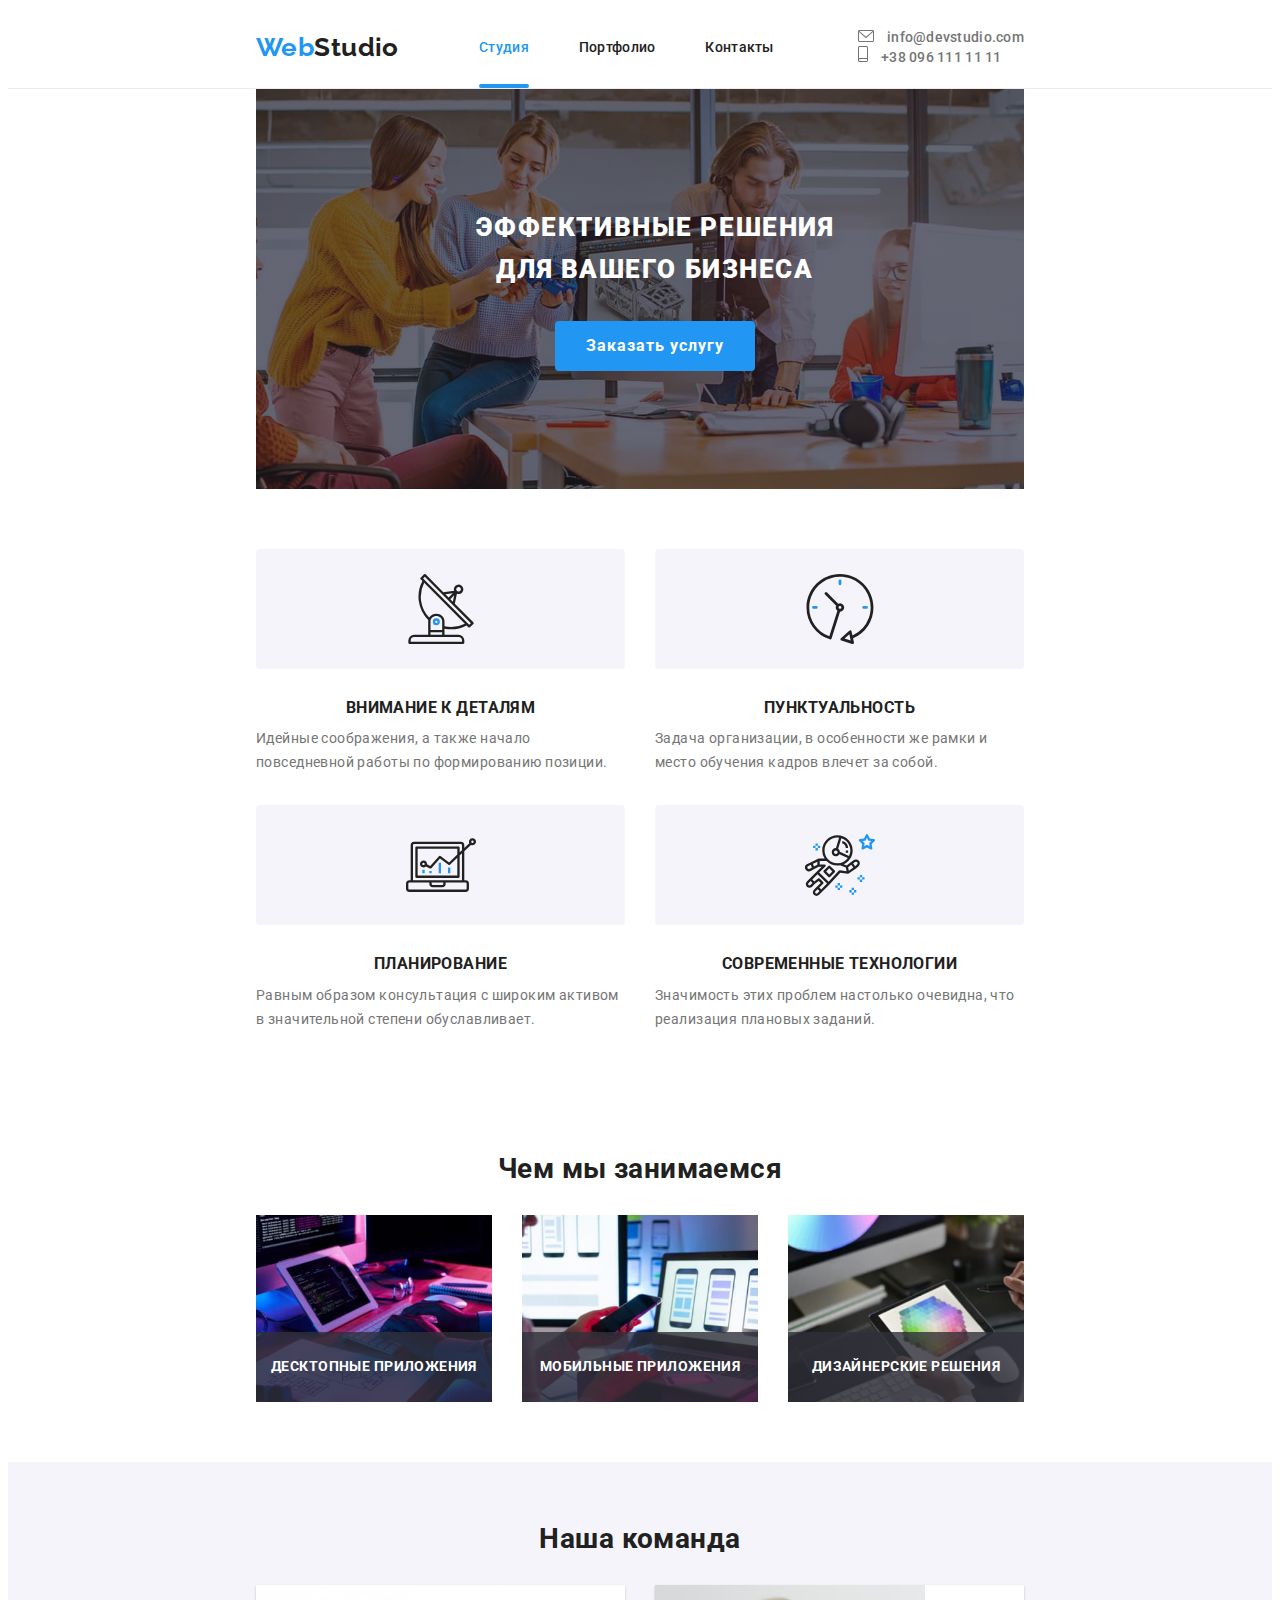
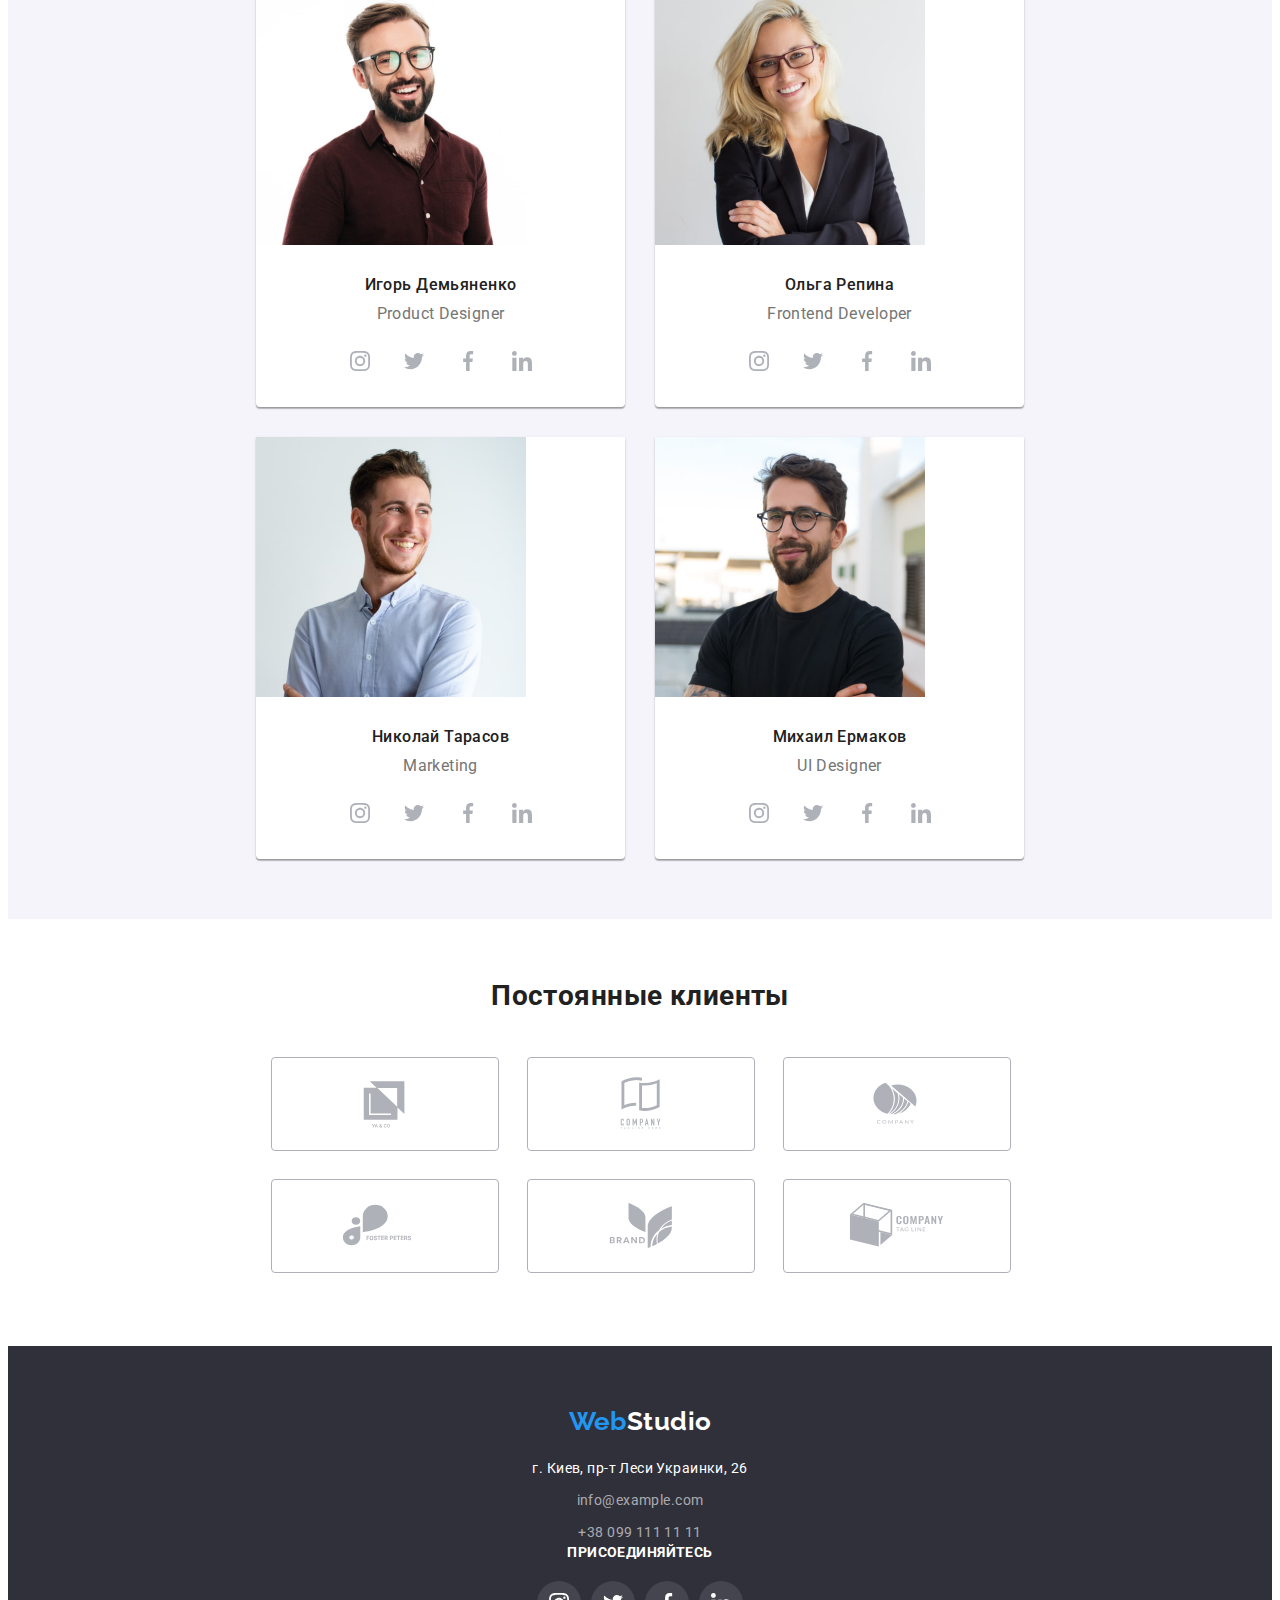
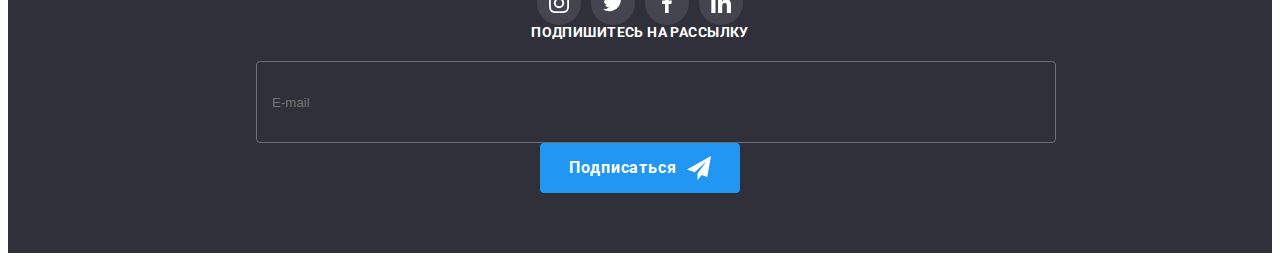
==== commit 9558fd7e: "Адаптивка для планшета" ====
--- a/index.html
+++ b/index.html
@@ -517,64 +517,66 @@
 
     <footer class="footer-section">
       <div class="container footer">
-        <div class="footer__contacts">
-          <a href="" class="logo footer__logo"><span class="logo--accent">Web</span>Studio</a>
-          <address class="address">
-            <ul>
-              <li class="address__item">
-                <a
-                  href="https://goo.gl/maps/BYi2ewcJTZ7RtbM76"
-                  target="_blank"
-                  class="address__map-link"
-                >
-                  г. Киев, пр-т Леси Украинки, 26
-                </a>
-              </li>
-
-              <li class="address__item">
-                <a href="mailto:info@example.com" class="address__link"> info@example.com</a>
-              </li>
-
-              <li class="address__item">
-                <a href="tel:+380991111111" class="address__link"> +38 099 111 11 11 </a>
+        <div class="footer__tablet-box">
+          <div class="footer__contacts">
+            <a href="" class="logo footer__logo"><span class="logo--accent">Web</span>Studio</a>
+            <address class="address">
+              <ul>
+                <li class="address__item">
+                  <a
+                    href="https://goo.gl/maps/BYi2ewcJTZ7RtbM76"
+                    target="_blank"
+                    class="address__map-link"
+                  >
+                    г. Киев, пр-т Леси Украинки, 26
+                  </a>
+                </li>
+
+                <li class="address__item">
+                  <a href="mailto:info@example.com" class="address__link"> info@example.com</a>
+                </li>
+
+                <li class="address__item">
+                  <a href="tel:+380991111111" class="address__link"> +38 099 111 11 11 </a>
+                </li>
+              </ul>
+            </address>
+          </div>
+
+          <div class="join">
+            <p class="join__text">присоединяйтесь</p>
+
+            <ul class="join__list">
+              <li class="join__item">
+                <a href="#" class="join__link"
+                  ><svg width="20" height="20">
+                    <use href="./images/icons.svg#icon-instagram-footer"></use>
+                  </svg>
+                </a>
+              </li>
+              <li class="join__item">
+                <a href="#" class="join__link"
+                  ><svg width="20" height="20">
+                    <use href="./images/icons.svg#icon-twitter-footer"></use>
+                  </svg>
+                </a>
+              </li>
+              <li class="join__item">
+                <a href="#" class="join__link">
+                  <svg width="20" height="20">
+                    <use href="./images/icons.svg#icon-facebook-footer"></use>
+                  </svg>
+                </a>
+              </li>
+              <li class="join__item">
+                <a href="#" class="join__link"
+                  ><svg width="20" height="20">
+                    <use href="./images/icons.svg#icon-linkedin-footer"></use>
+                  </svg>
+                </a>
               </li>
             </ul>
-          </address>
-        </div>
-
-        <div class="join">
-          <p class="join__text">присоединяйтесь</p>
-
-          <ul class="join__list">
-            <li class="join__item">
-              <a href="#" class="join__link"
-                ><svg width="20" height="20">
-                  <use href="./images/icons.svg#icon-instagram-footer"></use>
-                </svg>
-              </a>
-            </li>
-            <li class="join__item">
-              <a href="#" class="join__link"
-                ><svg width="20" height="20">
-                  <use href="./images/icons.svg#icon-twitter-footer"></use>
-                </svg>
-              </a>
-            </li>
-            <li class="join__item">
-              <a href="#" class="join__link">
-                <svg width="20" height="20">
-                  <use href="./images/icons.svg#icon-facebook-footer"></use>
-                </svg>
-              </a>
-            </li>
-            <li class="join__item">
-              <a href="#" class="join__link"
-                ><svg class="width" ="20" height="20">
-                  <use href="./images/icons.svg#icon-linkedin-footer"></use>
-                </svg>
-              </a>
-            </li>
-          </ul>
+          </div>
         </div>
 
         <div class="subscribe">
--- a/css/main.min.css
+++ b/css/main.min.css
@@ -1,2 +1,2 @@
-:root{--accent-color: #2196f3;--primary-text-color: #757575;--secondary-text-color: #212121;--white-text-color: #ffffff;--white-bcg-color: #ffffff;--secondary-bcg-color: #f5f4fa;--dark-bcg-color: #2f303a;--card-border: #eeeeee;--icon-color: #afb1b8;--hover-btn-color: #188ce8;--timing-function: cubic-bezier(0.4, 0, 0.2, 1)}body{background-color:var(--white-bcg-color);color:var(--primary-text-color);font-family:'Roboto', sans-serif;font-size:14px;line-height:1.71;letter-spacing:0.03em}h1,h2,h3,h4,h5,h6,p{margin-top:0;margin-bottom:0}img{display:block;max-width:100%;height:auto}a{display:block}ul{list-style:none;margin:0;padding:0}button{padding:0px;cursor:pointer}.section__title,.features__title,.team__title,.portfolio__title{color:var(--secondary-text-color)}.works__text,.team__text,.portfolio__text{font-size:16px;color:var(--primary-text-color)}.container{margin-left:auto;margin-right:auto;padding-right:15px;padding-left:15px}@media screen and (min-width: 480px){.container{width:480px}}.section{padding-top:60px;padding-bottom:60px}.section--other-bcg{background-color:var(--secondary-bcg-color)}.section__title{margin-bottom:30px;font-size:28px;line-height:1.18;text-align:center}.section__title--is-hidden{position:absolute;clip:rect(0 0 0 0);width:1px;height:1px;margin:-1px;border:0;padding:0;overflow:hidden}.btn{display:-webkit-box;display:-ms-flexbox;display:flex;-webkit-box-pack:center;-ms-flex-pack:center;justify-content:center;-webkit-box-align:center;-ms-flex-align:center;align-items:center;text-align:center;width:200px;height:50px;margin:0 auto;font-family:inherit;font-weight:700;font-size:16px;line-height:1.87;letter-spacing:0.06em;background-color:var(--accent-color);color:var(--white-text-color);border:none;border-radius:4px;-webkit-transform:scale(1);transform:scale(1);-webkit-transition:background-color 250ms var(--timing-function),scale 250ms var(--timing-function),-webkit-box-shadow 250ms var(--timing-function);transition:background-color 250ms var(--timing-function),scale 250ms var(--timing-function),-webkit-box-shadow 250ms var(--timing-function);transition:background-color 250ms var(--timing-function),scale 250ms var(--timing-function),box-shadow 250ms var(--timing-function);transition:background-color 250ms var(--timing-function),scale 250ms var(--timing-function),box-shadow 250ms var(--timing-function),-webkit-box-shadow 250ms var(--timing-function)}.btn:focus,.btn:hover{-webkit-transform:scale(1.05);transform:scale(1.05);background-color:var(--hover-btn-color);-webkit-box-shadow:0px 4px 4px rgba(0,0,0,0.15);box-shadow:0px 4px 4px rgba(0,0,0,0.15)}.header{border-bottom:1px solid #ececec}.header__container{position:relative}.header__logo{padding-top:24px;padding-bottom:25px}.logo{color:var(--secondary-text-color);font-family:Raleway, sans-serif;font-weight:700;font-size:26px;line-height:1.19;text-decoration:none}.logo--accent{color:var(--accent-color)}@media screen and (max-width: 767px){.header__container,.site-nav{position:relative}}@media screen and (max-width: 767px){.nav__item:not(:last-child){margin-bottom:32px}}.nav__link{max-height:80px;font-weight:500;text-decoration:none;line-height:1.14;letter-spacing:0.02em;color:var(--secondary-text-color);-webkit-transition:color 250ms var(--timing-function);transition:color 250ms var(--timing-function)}@media screen and (max-width: 767px){.nav__link{font-size:40px;line-height:1.17}}.nav__link:hover,.nav__link:focus{color:var(--accent-color)}.nav__link--current{color:var(--accent-color);position:relative}.contacts{display:-webkit-box;display:-ms-flexbox;display:flex}@media screen and (max-width: 767px){.contacts{-webkit-box-orient:vertical;-webkit-box-direction:reverse;-ms-flex-direction:column-reverse;flex-direction:column-reverse;margin-bottom:64px}}.contacts__link{letter-spacing:0.02em;font-weight:500;text-decoration:none;line-height:1.14;letter-spacing:0.02em;color:var(--primary-text-color);-webkit-transition:color 250ms var(--timing-function);transition:color 250ms var(--timing-function)}.contacts__link:hover,.contacts__link:focus{color:var(--accent-color)}@media screen and (max-width: 767px){.contacts__link-mail{font-size:24px;line-height:1.17}}@media screen and (max-width: 767px){.contacts__link-phone{margin-bottom:32px;font-size:34px;line-height:1.18;color:var(--accent-color)}}.contacts__icon{margin-right:10px;fill:var(--primary-text-color);-webkit-transition:fill 250ms var(--timing-function);transition:fill 250ms var(--timing-function)}.contacts__link:hover .contacts__icon,.contacts__link:focus .contacts__icon{fill:currentColor}@media screen and (max-width: 767px){.contacts__icon{display:none}}@media screen and (max-width: 767px){.menu{display:none;position:absolute;z-index:10;top:0;left:0;padding:48px 40px;width:100%;height:100vh;background-color:var(--white-bcg-color);-webkit-box-shadow:0px 4px 8px rgba(0,0,0,0.04),0px 2px 4px rgba(0,0,0,0.08),0px 1px 3px rgba(0,0,0,0.16);box-shadow:0px 4px 8px rgba(0,0,0,0.04),0px 2px 4px rgba(0,0,0,0.08),0px 1px 3px rgba(0,0,0,0.16)}.menu--is-open{display:block}}.menu__btn{display:-webkit-box;display:-ms-flexbox;display:flex;position:absolute;top:10px;right:15px;width:40px;height:40px;border:none;background-color:transparent;z-index:20}.menu__close-btn{display:none}@media screen and (max-width: 767px){.menu__btn--is-open .menu__close-btn{display:block}}.menu__burger-btn{display:none}@media screen and (max-width: 767px){.menu__burger-btn{display:block}.menu__btn--is-open .menu__burger-btn{display:none}}@media screen and (max-width: 767px){.contacts-menu{position:absolute;left:40px;bottom:48px}}.contacts-menu__social{display:-webkit-inline-box;display:-ms-inline-flexbox;display:inline-flex;-ms-flex-wrap:wrap;flex-wrap:wrap}@media screen and (min-width: 768px){.contacts-menu__social{display:none}}.contacts-menu__social-item{padding-right:10px}.contacts-menu__social-item:not(:last-child){margin-right:10px;border-right:1px solid rgba(33,33,33,0.2)}.contacts-menu__social-link{font-size:18px;line-height:1.22;letter-spacing:0.02em;color:var(--accent-color)}.hero{margin-left:auto;margin-right:auto;padding:118px 0;text-align:center;background-color:var(--dark-bcg-color);background-image:-webkit-gradient(linear, left top, left bottom, from(rgba(47,48,58,0.4)), to(rgba(47,48,58,0.4))),url("../images/hero-img.jpg");background-image:linear-gradient(rgba(47,48,58,0.4), rgba(47,48,58,0.4)),url("../images/hero-img.jpg");background-size:cover;background-repeat:no-repeat;background-position:center}@media screen and (min-width: 480px){.hero{width:480px}}.hero__title{margin-bottom:30px;text-align:center;text-transform:uppercase;font-weight:900;font-size:26px;line-height:1.61;letter-spacing:0.06em;color:var(--white-text-color)}.hero__btn{margin-left:auto;margin-right:auto}.backdrop{position:fixed;top:0;bottom:0;right:0;left:0;padding:93px 15px;z-index:2;-webkit-backdrop-filter:blur(5px);backdrop-filter:blur(5px);background-color:rgba(0,0,0,0.2);overflow-y:scroll;opacity:1;visibility:visible;-webkit-transition:opacity 250ms var(--timing-function),visibility 350ms var(--timing-function);transition:opacity 250ms var(--timing-function),visibility 350ms var(--timing-function)}.backdrop--is-hidden{opacity:0;visibility:hidden;pointer-events:none}.modal{position:relative;-webkit-transition:-webkit-transform 250ms var(--timing-function);transition:-webkit-transform 250ms var(--timing-function);transition:transform 250ms var(--timing-function);transition:transform 250ms var(--timing-function), -webkit-transform 250ms var(--timing-function);padding:40px;background-color:var(--white-bcg-color);-webkit-box-shadow:0px 1px 3px rgba(0,0,0,0.12),0px 1px 1px rgba(0,0,0,0.14),0px 2px 1px rgba(0,0,0,0.2);box-shadow:0px 1px 3px rgba(0,0,0,0.12),0px 1px 1px rgba(0,0,0,0.14),0px 2px 1px rgba(0,0,0,0.2);border-radius:4px}.backdrop--is-hidden .modal{-webkit-transform:translate(-50%, -50%) scale(0.8);transform:translate(-50%, -50%) scale(0.8)}.modal__close-btn{position:absolute;top:8px;right:8px;width:30px;height:30px;background-color:var(--white-bcg-color);border:1px solid rgba(0,0,0,0.1);border-radius:50%;-webkit-transform:scale(1);transform:scale(1);-webkit-transition:-webkit-transform 250ms var(--timing-function);transition:-webkit-transform 250ms var(--timing-function);transition:transform 250ms var(--timing-function);transition:transform 250ms var(--timing-function), -webkit-transform 250ms var(--timing-function)}.modal__close-btn:hover,.modal__close-btn:focus{-webkit-transform:scale(1.05);transform:scale(1.05)}.modal__close-icon{position:absolute;top:8px;right:8px;-webkit-transition:fill 250ms var(--timing-function);transition:fill 250ms var(--timing-function)}.modal__close-btn:hover .modal__close-icon,.modal__close-btn:focus .modal__close-icon{fill:var(--accent-color)}.form__title{display:block;margin-bottom:30px;text-align:center;font-weight:700;font-size:20px;line-height:1.5;color:var(--secondary-text-color)}.form__field{position:relative;display:block}.form__field:not(:last-child){margin-bottom:28px}.form__input{width:100%;height:40px;padding:12px 12px 12px 42px;border:1px solid rgba(33,33,33,0.2);border-radius:4px;-webkit-transition:border-color 250ms var(--timing-function);transition:border-color 250ms var(--timing-function)}.form__input:hover{border-color:var(--accent-color);cursor:pointer}.form__input:focus{border-color:var(--accent-color);outline:var(--accent-color)}.form__input:not(:placeholder-shown):invalid{border-color:#e23535}.form__label{position:absolute;top:50%;left:42px;font-size:12px;line-height:1.16;letter-spacing:0.01em;-webkit-transform:translateY(-50%);transform:translateY(-50%);-webkit-transition:-webkit-transform 250ms var(--timing-function);transition:-webkit-transform 250ms var(--timing-function);transition:transform 250ms var(--timing-function);transition:transform 250ms var(--timing-function), -webkit-transform 250ms var(--timing-function)}.form__input:not(:placeholder-shown)+.form__label{-webkit-transform:translate(-38px, -38px);transform:translate(-38px, -38px)}.form__field:focus-within .form__label{-webkit-transform:translate(-38px, -38px);transform:translate(-38px, -38px)}.form__icon{position:absolute;top:50%;left:12px;-webkit-transform:translateY(-50%);transform:translateY(-50%);-webkit-transition:fill 250ms var(--timing-function);transition:fill 250ms var(--timing-function)}.form__field:focus-within .form__icon{fill:var(--accent-color)}.comment{margin-top:10px;margin-bottom:20px}.comment__label{font-size:12px;line-height:1.17;letter-spacing:0.01em}.comment__input{display:block;width:100%;height:120px;resize:none;padding:12px 16px;border:1px solid rgba(33,33,33,0.2);border-radius:4px;-webkit-transition:border-color 250ms var(--timing-function);transition:border-color 250ms var(--timing-function)}.comment__input:hover{border-color:var(--accent-color);cursor:pointer}.comment__input:focus{border-color:var(--accent-color);outline:var(--accent-color)}.comment__input::-webkit-input-placeholder{font-size:14px;line-height:1.14;letter-spacing:0.01em;color:rgba(117,117,117,0.5)}.comment__input:-ms-input-placeholder{font-size:14px;line-height:1.14;letter-spacing:0.01em;color:rgba(117,117,117,0.5)}.comment__input::-ms-input-placeholder{font-size:14px;line-height:1.14;letter-spacing:0.01em;color:rgba(117,117,117,0.5)}.comment__input::placeholder{font-size:14px;line-height:1.14;letter-spacing:0.01em;color:rgba(117,117,117,0.5)}.policy{margin-bottom:31px}.policy__field{display:-webkit-box;display:-ms-flexbox;display:flex;-webkit-box-pack:center;-ms-flex-pack:center;justify-content:center;-webkit-box-align:center;-ms-flex-align:center;align-items:center}.policy__checkbox{position:absolute;clip:rect(0 0 0 0);width:1px;height:1px;margin:-1px;border:0;padding:0;overflow:hidden}.policy__icon{display:inline-block;width:16px;height:15px;margin-right:7px;border:1px solid var(--secondary-text-color);border-radius:4px}.policy__checkbox:focus+.policy__icon{outline:2px solid #0e6ab6}.policy__checkbox:hover+.policy__icon{cursor:pointer}.policy__checkbox:checked+.policy__icon{background-color:var(--accent-color);border-color:var(--accent-color);background-image:url("../images/icon-check.svg");background-size:cover;background-origin:border-box}.policy__label{display:inline-block;margin-right:5px}.policy__link{display:inline-block;color:var(--accent-color);text-decoration-skip-ink:none}.form__btn{margin-left:auto;margin-right:auto}@media screen and (max-width: 767px){.features__item:not(:last-child){margin-bottom:30px}}.features__icon-box{display:-webkit-box;display:-ms-flexbox;display:flex;-webkit-box-pack:center;-ms-flex-pack:center;justify-content:center;-webkit-box-align:center;-ms-flex-align:center;align-items:center;margin-bottom:30px;height:120px;background-color:var(--secondary-bcg-color);border-radius:4px}.features__icon{height:70px;width:70px}.features__title{margin-bottom:10px;text-align:center;font-weight:700;text-transform:uppercase;line-height:1.14}@media screen and (max-width: 767px){.works__section{display:none}}.works__item{position:relative}.works__item:not(:last-child){margin-right:30px}.works__text{position:absolute;bottom:0;display:-webkit-box;display:-ms-flexbox;display:flex;-webkit-box-pack:center;-ms-flex-pack:center;justify-content:center;-webkit-box-align:center;-ms-flex-align:center;align-items:center;width:100%;height:70px;text-transform:uppercase;font-weight:700;font-size:14px;line-height:1.14;color:var(--white-text-color);background-color:rgba(47,48,58,0.8)}.team__item{background-color:var(--white-bcg-color);-webkit-box-shadow:0px 1px 3px rgba(0,0,0,0.12),0px 1px 1px rgba(0,0,0,0.14),0px 2px 1px rgba(0,0,0,0.2);box-shadow:0px 1px 3px rgba(0,0,0,0.12),0px 1px 1px rgba(0,0,0,0.14),0px 2px 1px rgba(0,0,0,0.2);border-radius:0px 0px 4px 4px}@media screen and (max-width: 767px){.team__item:not(:last-child){margin-bottom:30px}}.team__info{padding-top:30px;padding-bottom:24px;text-align:center}.team__title{margin-bottom:10px;font-weight:500;font-size:16px;line-height:1.19}.team__text{line-height:1.19;margin-bottom:16px}.social{display:-webkit-box;display:-ms-flexbox;display:flex;-webkit-box-align:center;-ms-flex-align:center;align-items:center;-webkit-box-pack:center;-ms-flex-pack:center;justify-content:center}.social__item:not(:last-child){margin-right:10px}.social__link{display:-webkit-box;display:-ms-flexbox;display:flex;-webkit-box-align:center;-ms-flex-align:center;align-items:center;-webkit-box-pack:center;-ms-flex-pack:center;justify-content:center;width:44px;height:44px;border-radius:50%;-webkit-transform:scale(1);transform:scale(1);-webkit-transition:background-color 250ms var(--timing-function),-webkit-transform 250ms var(--timing-function);transition:background-color 250ms var(--timing-function),-webkit-transform 250ms var(--timing-function);transition:transform 250ms var(--timing-function),background-color 250ms var(--timing-function);transition:transform 250ms var(--timing-function),background-color 250ms var(--timing-function),-webkit-transform 250ms var(--timing-function)}.social__link:hover,.social__link:focus{border-radius:50%;background-color:var(--accent-color);-webkit-transform:scale(1.05);transform:scale(1.05)}.social__icon{fill:var(--icon-color);-webkit-transition:fill 250ms var(--timing-function);transition:fill 250ms var(--timing-function)}.social__link:hover .social__icon,.social__link:focus .social__icon{fill:var(--white-text-color)}.customers{display:-webkit-box;display:-ms-flexbox;display:flex;-webkit-box-pack:center;-ms-flex-pack:center;justify-content:center;-webkit-box-align:center;-ms-flex-align:center;align-items:center;-ms-flex-wrap:wrap;flex-wrap:wrap}@media screen and (max-width: 767px){.customers{margin:-15px}}.customers__item{width:calc((100% - 4 * 15px) / 2);height:92px}@media screen and (max-width: 767px){.customers__item{margin:15px}}@media screen and (min-width: 768px){.customers__item{width:calc((100% - 6 * 15px) / 3)}}.customers__link{display:-webkit-box;display:-ms-flexbox;display:flex;-webkit-box-pack:center;-ms-flex-pack:center;justify-content:center;-webkit-box-align:center;-ms-flex-align:center;align-items:center;width:100%;height:100%;border:1px solid var(--icon-color);border-radius:4px;-webkit-transition:border-color 250ms var(--timing-function);transition:border-color 250ms var(--timing-function)}.customers__link:hover,.customers__link:focus{border-color:var(--accent-color)}.customers__icon{fill:var(--icon-color);-webkit-transition:fill 250ms var(--timing-function);transition:fill 250ms var(--timing-function)}.customers__link:hover .customers__icon,.customers__link:focus .customers__icon{fill:var(--accent-color)}.footer-section{padding-top:60px;padding-bottom:60px;background-color:var(--dark-bcg-color)}.footer__contacts{text-align:center}@media screen and (max-width: 767px){.footer__contacts{margin-bottom:60px}}.footer__logo{display:block;margin-bottom:20px;color:var(--white-text-color)}.address__item:not(:last-child){margin-bottom:8px}.address{font-style:normal}.address__map-link{color:var(--white-text-color);text-decoration:none}.address__map-link:hover,.address__map-link:focus{color:var(--accent-color)}.address__link{color:rgba(255,255,255,0.6);text-decoration:none;-webkit-transition:color 250ms var(--timing-function);transition:color 250ms var(--timing-function)}.address__link:hover,.address__link:focus{color:var(--accent-color)}.join{text-align:center}@media screen and (max-width: 767px){.join{margin-bottom:60px}}.join__text{margin-bottom:20px;font-weight:bold;font-size:14px;line-height:1.14;letter-spacing:0.03em;text-transform:uppercase;color:var(--white-text-color)}.join__list{display:-webkit-box;display:-ms-flexbox;display:flex;-webkit-box-pack:center;-ms-flex-pack:center;justify-content:center;-webkit-box-align:center;-ms-flex-align:center;align-items:center}.join__item:not(:last-child){margin-right:10px}.join__link{display:-webkit-box;display:-ms-flexbox;display:flex;-webkit-box-align:center;-ms-flex-align:center;align-items:center;-webkit-box-pack:center;-ms-flex-pack:center;justify-content:center;height:44px;width:44px;background-color:rgba(255,255,255,0.1);border-radius:50%;-webkit-transform:scale(1);transform:scale(1);-webkit-transition:background-color 250ms var(--timing-function),-webkit-transform 250ms var(--timing-function);transition:background-color 250ms var(--timing-function),-webkit-transform 250ms var(--timing-function);transition:transform 250ms var(--timing-function),background-color 250ms var(--timing-function);transition:transform 250ms var(--timing-function),background-color 250ms var(--timing-function),-webkit-transform 250ms var(--timing-function)}.join__link:hover,.join__link:focus{background-color:var(--accent-color);-webkit-transform:scale(1.1);transform:scale(1.1)}.subscribe{text-align:center}.subscribe__text{display:block;margin-bottom:20px;font-weight:bold;font-size:14px;line-height:1.14;letter-spacing:0.03em;text-transform:uppercase;color:var(--white-text-color)}.subscribe__input{width:100%;height:50px;padding:15px;border:1px solid rgba(255,255,255,0.3);border-radius:4px;background-color:transparent;color:var(--white-text-color);cursor:pointer;-webkit-transition:border-color 250ms var(--timing-function);transition:border-color 250ms var(--timing-function)}@media screen and (max-width: 767px){.subscribe__input{margin-bottom:20px}}.subscribe__input:hover{border-color:var(--accent-color)}.subscribe__input:hover:focus{outline:1px solid rgba(255,255,255,0.5)}.btn__icon{margin-left:10px}.filter{display:-webkit-box;display:-ms-flexbox;display:flex;-webkit-box-pack:center;-ms-flex-pack:center;justify-content:center;margin-bottom:50px}.filter__item:not(:last-child){margin-right:8px}.filter__btn{padding:6px 22px;cursor:pointer;text-align:center;font-weight:500;font-size:16px;line-height:1.62;letter-spacing:0.03em;font-family:inherit;color:var(--secondary-text-color);background-color:var(--secondary-bcg-color);border:transparent;border-radius:4px;-webkit-transition:color 250ms var(--timing-function),background-color 250ms var(--timing-function),-webkit-box-shadow 250ms var(--timing-function);transition:color 250ms var(--timing-function),background-color 250ms var(--timing-function),-webkit-box-shadow 250ms var(--timing-function);transition:color 250ms var(--timing-function),background-color 250ms var(--timing-function),box-shadow 250ms var(--timing-function);transition:color 250ms var(--timing-function),background-color 250ms var(--timing-function),box-shadow 250ms var(--timing-function),-webkit-box-shadow 250ms var(--timing-function)}.filter__btn:focus,.filter__btn:hover{background-color:var(--accent-color);color:var(--white-text-color);-webkit-box-shadow:0px 3px 1px rgba(0,0,0,0.1),0px 1px 2px rgba(0,0,0,0.08),0px 2px 2px rgba(0,0,0,0.12);box-shadow:0px 3px 1px rgba(0,0,0,0.1),0px 1px 2px rgba(0,0,0,0.08),0px 2px 2px rgba(0,0,0,0.12)}.portfolio{display:-webkit-box;display:-ms-flexbox;display:flex;-ms-flex-wrap:wrap;flex-wrap:wrap}.portfolio__item{max-width:calc((100% - 60px) / 3)}.portfolio__item:not(:nth-last-child(-n+3)){margin-bottom:30px}.portfolio__item:not(:nth-child(3n)){margin-right:30px}.portfolio__link{display:block;text-decoration:none;-webkit-transition:-webkit-box-shadow 250ms var(--timing-function);transition:-webkit-box-shadow 250ms var(--timing-function);transition:box-shadow 250ms var(--timing-function);transition:box-shadow 250ms var(--timing-function), -webkit-box-shadow 250ms var(--timing-function)}.portfolio__link:hover,.portfolio__link:focus{-webkit-box-shadow:0px 1px 1px rgba(0,0,0,0.12),0px 4px 4px rgba(0,0,0,0.06),1px 4px 6px rgba(0,0,0,0.16);box-shadow:0px 1px 1px rgba(0,0,0,0.12),0px 4px 4px rgba(0,0,0,0.06),1px 4px 6px rgba(0,0,0,0.16)}.portfolio__info{border-left:1px solid var(--card-border);border-right:1px solid var(--card-border);border-bottom:1px solid var(--card-border);padding:20px 24px}.portfolio__title{font-size:18px;line-height:2;margin-bottom:4px;letter-spacing:0.06em}.portfolio__text{line-height:1.87}.portfolio__overlay{position:relative;overflow:hidden}.portfolio__overlay-text{position:absolute;top:0;left:0;width:100%;height:100%;padding:63px 24px;font-size:18px;line-height:1.56;color:var(--white-text-color);background-color:rgba(33,150,243,0.9);-webkit-transform:translateY(100%);transform:translateY(100%);-webkit-transition:-webkit-transform 250ms var(--timing-function);transition:-webkit-transform 250ms var(--timing-function);transition:transform 250ms var(--timing-function);transition:transform 250ms var(--timing-function), -webkit-transform 250ms var(--timing-function)}.portfolio__link:hover .portfolio__overlay-text,.portfolio__link:focus .portfolio__overlay-text{-webkit-transform:translateY(0);transform:translateY(0)}
+:root{--accent-color: #2196f3;--primary-text-color: #757575;--secondary-text-color: #212121;--white-text-color: #ffffff;--white-bcg-color: #ffffff;--secondary-bcg-color: #f5f4fa;--dark-bcg-color: #2f303a;--card-border: #eeeeee;--icon-color: #afb1b8;--hover-btn-color: #188ce8;--timing-function: cubic-bezier(0.4, 0, 0.2, 1)}body{background-color:var(--white-bcg-color);color:var(--primary-text-color);font-family:'Roboto', sans-serif;font-size:14px;line-height:1.71;letter-spacing:0.03em}h1,h2,h3,h4,h5,h6,p{margin-top:0;margin-bottom:0}img{display:block;max-width:100%;height:auto}a{display:block}ul{list-style:none;margin:0;padding:0}button{padding:0px;cursor:pointer}.section__title,.features__title,.team__title,.portfolio__title{color:var(--secondary-text-color)}.works__text,.team__text,.portfolio__text{font-size:16px;color:var(--primary-text-color)}@media screen and (min-width: 768px){.features,.team{display:-webkit-box;display:-ms-flexbox;display:flex;-ms-flex-wrap:wrap;flex-wrap:wrap;margin:-15px}}@media screen and (min-width: 768px){.features__item,.team__item{margin:15px;width:calc((100% - 4 * 15px) / 2)}}.container{margin-left:auto;margin-right:auto;padding-right:15px;padding-left:15px}@media screen and (min-width: 480px){.container{width:480px}}@media screen and (min-width: 768px){.container{width:768px}}.section{padding-top:60px;padding-bottom:60px}.section--other-bcg{background-color:var(--secondary-bcg-color)}.section__title{margin-bottom:30px;font-size:28px;line-height:1.18;text-align:center}.section__title--is-hidden{position:absolute;clip:rect(0 0 0 0);width:1px;height:1px;margin:-1px;border:0;padding:0;overflow:hidden}.btn{display:-webkit-box;display:-ms-flexbox;display:flex;-webkit-box-pack:center;-ms-flex-pack:center;justify-content:center;-webkit-box-align:center;-ms-flex-align:center;align-items:center;text-align:center;width:200px;height:50px;margin:0 auto;font-family:inherit;font-weight:700;font-size:16px;line-height:1.87;letter-spacing:0.06em;background-color:var(--accent-color);color:var(--white-text-color);border:none;border-radius:4px;-webkit-transform:scale(1);transform:scale(1);-webkit-transition:background-color 250ms var(--timing-function),scale 250ms var(--timing-function),-webkit-box-shadow 250ms var(--timing-function);transition:background-color 250ms var(--timing-function),scale 250ms var(--timing-function),-webkit-box-shadow 250ms var(--timing-function);transition:background-color 250ms var(--timing-function),scale 250ms var(--timing-function),box-shadow 250ms var(--timing-function);transition:background-color 250ms var(--timing-function),scale 250ms var(--timing-function),box-shadow 250ms var(--timing-function),-webkit-box-shadow 250ms var(--timing-function)}.btn:focus,.btn:hover{-webkit-transform:scale(1.05);transform:scale(1.05);background-color:var(--hover-btn-color);-webkit-box-shadow:0px 4px 4px rgba(0,0,0,0.15);box-shadow:0px 4px 4px rgba(0,0,0,0.15)}.header{border-bottom:1px solid #ececec}@media screen and (max-width: 767px){.header__container{position:relative}}@media screen and (min-width: 768px){.header__container{display:-webkit-box;display:-ms-flexbox;display:flex;-webkit-box-pack:justify;-ms-flex-pack:justify;justify-content:space-between}}.header__logo{padding-top:24px;padding-bottom:25px}.logo{color:var(--secondary-text-color);font-family:Raleway, sans-serif;font-weight:700;font-size:26px;line-height:1.19;text-decoration:none}.logo--accent{color:var(--accent-color)}@media screen and (max-width: 1199px){.logo{font-size:24px;line-height:1.17}}@media screen and (max-width: 767px){.header__container,.site-nav{position:relative}}@media screen and (min-width: 768px){.header__container,.site-nav{display:-webkit-box;display:-ms-flexbox;display:flex;-webkit-box-align:center;-ms-flex-align:center;align-items:center}}@media screen and (min-width: 768px){.nav{display:-webkit-box;display:-ms-flexbox;display:flex}}@media screen and (max-width: 767px){.nav .nav__item:not(:last-child){margin-bottom:32px}}@media screen and (min-width: 768px){.nav .nav__item:not(:last-child){margin-right:50px}}.nav .nav__link{max-height:80px;font-weight:500;text-decoration:none;line-height:1.14;letter-spacing:0.02em;color:var(--secondary-text-color);-webkit-transition:color 250ms var(--timing-function);transition:color 250ms var(--timing-function)}@media screen and (max-width: 767px){.nav .nav__link{font-size:40px;line-height:1.17}}.nav .nav__link:hover,.nav .nav__link:focus{color:var(--accent-color)}.nav .nav__link--current{color:var(--accent-color);position:relative}@media screen and (min-width: 768px){.nav .nav__link{display:block;padding-top:32px;padding-bottom:32px}.nav .nav__link--current::after{content:'';display:block;position:absolute;bottom:0;width:100%;height:4px;background-color:var(--accent-color);border-radius:2px}}@media screen and (max-width: 767px){.contacts{-webkit-box-orient:vertical;-webkit-box-direction:reverse;-ms-flex-direction:column-reverse;flex-direction:column-reverse;margin-bottom:64px}}@media screen and (min-width: 768px){.contacts{display:block;margin-left:auto}}.contacts__link{letter-spacing:0.02em;font-weight:500;text-decoration:none;line-height:1.14;letter-spacing:0.02em;color:var(--primary-text-color);-webkit-transition:color 250ms var(--timing-function);transition:color 250ms var(--timing-function)}.contacts__link:hover,.contacts__link:focus{color:var(--accent-color)}@media screen and (max-width: 767px){.contacts__link-mail{font-size:24px;line-height:1.17}}@media screen and (max-width: 767px){.contacts__link-phone{margin-bottom:32px;font-size:34px;line-height:1.18;color:var(--accent-color)}}.contacts__icon{margin-right:10px;fill:var(--primary-text-color);-webkit-transition:fill 250ms var(--timing-function);transition:fill 250ms var(--timing-function)}.contacts__link:hover .contacts__icon,.contacts__link:focus .contacts__icon{fill:currentColor}@media screen and (max-width: 767px){.contacts__icon{display:none}}@media screen and (max-width: 767px){.menu{display:none;position:absolute;z-index:10;top:0;left:0;padding:48px 40px;width:100%;height:100vh;background-color:var(--white-bcg-color);-webkit-box-shadow:0px 4px 8px rgba(0,0,0,0.04),0px 2px 4px rgba(0,0,0,0.08),0px 1px 3px rgba(0,0,0,0.16);box-shadow:0px 4px 8px rgba(0,0,0,0.04),0px 2px 4px rgba(0,0,0,0.08),0px 1px 3px rgba(0,0,0,0.16)}.menu--is-open{display:block}}@media screen and (min-width: 768px){.menu{display:-webkit-box;display:-ms-flexbox;display:flex;-webkit-box-align:center;-ms-flex-align:center;align-items:center}}.menu__btn{display:-webkit-box;display:-ms-flexbox;display:flex;position:absolute;top:10px;right:15px;width:40px;height:40px;border:none;background-color:transparent;z-index:20}.menu__close-btn{display:none}@media screen and (max-width: 767px){.menu__btn--is-open .menu__close-btn{display:block}}.menu__burger-btn{display:none}@media screen and (max-width: 767px){.menu__burger-btn{display:block}.menu__btn--is-open .menu__burger-btn{display:none}}@media screen and (max-width: 767px){.contacts-menu{position:absolute;left:40px;bottom:48px}}@media screen and (min-width: 768px){.contacts-menu{margin-left:84px}}.contacts-menu__social{display:-webkit-inline-box;display:-ms-inline-flexbox;display:inline-flex;-ms-flex-wrap:wrap;flex-wrap:wrap}@media screen and (min-width: 768px){.contacts-menu__social{display:none}}.contacts-menu__social-item{padding-right:10px}.contacts-menu__social-item:not(:last-child){margin-right:10px;border-right:1px solid rgba(33,33,33,0.2)}.contacts-menu__social-link{font-size:18px;line-height:1.22;letter-spacing:0.02em;color:var(--accent-color)}.hero{margin-left:auto;margin-right:auto;padding:118px 0;text-align:center;background-color:var(--dark-bcg-color);background-image:-webkit-gradient(linear, left top, left bottom, from(rgba(47,48,58,0.4)), to(rgba(47,48,58,0.4))),url("../images/hero-img.jpg");background-image:linear-gradient(rgba(47,48,58,0.4), rgba(47,48,58,0.4)),url("../images/hero-img.jpg");background-size:cover;background-repeat:no-repeat;background-position:center}@media screen and (min-width: 480px){.hero{width:480px}}@media screen and (min-width: 768px){.hero{width:768px}}.hero__title{margin-bottom:30px;text-align:center;text-transform:uppercase;font-weight:900;font-size:26px;line-height:1.61;letter-spacing:0.06em;color:var(--white-text-color)}.hero__btn{margin-left:auto;margin-right:auto}.backdrop{position:fixed;top:0;bottom:0;right:0;left:0;padding:93px 15px;z-index:30;-webkit-backdrop-filter:blur(5px);backdrop-filter:blur(5px);background-color:rgba(0,0,0,0.2);overflow-y:scroll;opacity:1;visibility:visible;-webkit-transition:opacity 250ms var(--timing-function),visibility 350ms var(--timing-function);transition:opacity 250ms var(--timing-function),visibility 350ms var(--timing-function)}.backdrop--is-hidden{opacity:0;visibility:hidden;pointer-events:none}.modal{position:relative;-webkit-transition:-webkit-transform 250ms var(--timing-function);transition:-webkit-transform 250ms var(--timing-function);transition:transform 250ms var(--timing-function);transition:transform 250ms var(--timing-function), -webkit-transform 250ms var(--timing-function);padding:40px;background-color:var(--white-bcg-color);-webkit-box-shadow:0px 1px 3px rgba(0,0,0,0.12),0px 1px 1px rgba(0,0,0,0.14),0px 2px 1px rgba(0,0,0,0.2);box-shadow:0px 1px 3px rgba(0,0,0,0.12),0px 1px 1px rgba(0,0,0,0.14),0px 2px 1px rgba(0,0,0,0.2);border-radius:4px}@media screen and (min-width: 768px){.modal{position:absolute;width:450px;top:50%;left:50%;-webkit-transform:translate(-50%, -50%) scale(1);transform:translate(-50%, -50%) scale(1)}}.backdrop--is-hidden .modal{-webkit-transform:translate(-50%, -50%) scale(0.8);transform:translate(-50%, -50%) scale(0.8)}.modal__close-btn{position:absolute;top:8px;right:8px;width:30px;height:30px;background-color:var(--white-bcg-color);border:1px solid rgba(0,0,0,0.1);border-radius:50%;-webkit-transform:scale(1);transform:scale(1);-webkit-transition:-webkit-transform 250ms var(--timing-function);transition:-webkit-transform 250ms var(--timing-function);transition:transform 250ms var(--timing-function);transition:transform 250ms var(--timing-function), -webkit-transform 250ms var(--timing-function)}.modal__close-btn:hover,.modal__close-btn:focus{-webkit-transform:scale(1.05);transform:scale(1.05)}.modal__close-icon{position:absolute;top:8px;right:8px;-webkit-transition:fill 250ms var(--timing-function);transition:fill 250ms var(--timing-function)}.modal__close-btn:hover .modal__close-icon,.modal__close-btn:focus .modal__close-icon{fill:var(--accent-color)}.form__title{display:block;margin-bottom:30px;text-align:center;font-weight:700;font-size:20px;line-height:1.5;color:var(--secondary-text-color)}.form__field{position:relative;display:block}.form__field:not(:last-child){margin-bottom:28px}.form__input{width:100%;height:40px;padding:12px 12px 12px 42px;border:1px solid rgba(33,33,33,0.2);border-radius:4px;-webkit-transition:border-color 250ms var(--timing-function);transition:border-color 250ms var(--timing-function)}.form__input:hover{border-color:var(--accent-color);cursor:pointer}.form__input:focus{border-color:var(--accent-color);outline:var(--accent-color)}.form__input:not(:placeholder-shown):invalid{border-color:#e23535}.form__label{position:absolute;top:50%;left:42px;font-size:12px;line-height:1.16;letter-spacing:0.01em;-webkit-transform:translateY(-50%);transform:translateY(-50%);-webkit-transition:-webkit-transform 250ms var(--timing-function);transition:-webkit-transform 250ms var(--timing-function);transition:transform 250ms var(--timing-function);transition:transform 250ms var(--timing-function), -webkit-transform 250ms var(--timing-function)}.form__input:not(:placeholder-shown)+.form__label{-webkit-transform:translate(-38px, -38px);transform:translate(-38px, -38px)}.form__field:focus-within .form__label{-webkit-transform:translate(-38px, -38px);transform:translate(-38px, -38px)}.form__icon{position:absolute;top:50%;left:12px;-webkit-transform:translateY(-50%);transform:translateY(-50%);-webkit-transition:fill 250ms var(--timing-function);transition:fill 250ms var(--timing-function)}.form__field:focus-within .form__icon{fill:var(--accent-color)}.comment{margin-top:10px;margin-bottom:20px}.comment__label{font-size:12px;line-height:1.17;letter-spacing:0.01em}.comment__input{display:block;width:100%;height:120px;resize:none;padding:12px 16px;border:1px solid rgba(33,33,33,0.2);border-radius:4px;-webkit-transition:border-color 250ms var(--timing-function);transition:border-color 250ms var(--timing-function)}.comment__input:hover{border-color:var(--accent-color);cursor:pointer}.comment__input:focus{border-color:var(--accent-color);outline:var(--accent-color)}.comment__input::-webkit-input-placeholder{font-size:14px;line-height:1.14;letter-spacing:0.01em;color:rgba(117,117,117,0.5)}.comment__input:-ms-input-placeholder{font-size:14px;line-height:1.14;letter-spacing:0.01em;color:rgba(117,117,117,0.5)}.comment__input::-ms-input-placeholder{font-size:14px;line-height:1.14;letter-spacing:0.01em;color:rgba(117,117,117,0.5)}.comment__input::placeholder{font-size:14px;line-height:1.14;letter-spacing:0.01em;color:rgba(117,117,117,0.5)}.policy{margin-bottom:31px}.policy__field{display:-webkit-box;display:-ms-flexbox;display:flex;-webkit-box-pack:center;-ms-flex-pack:center;justify-content:center;-webkit-box-align:center;-ms-flex-align:center;align-items:center}.policy__checkbox{position:absolute;clip:rect(0 0 0 0);width:1px;height:1px;margin:-1px;border:0;padding:0;overflow:hidden}.policy__icon{display:inline-block;width:16px;height:15px;margin-right:8px;border:1px solid var(--secondary-text-color);border-radius:4px}.policy__checkbox:focus+.policy__icon{outline:2px solid #0e6ab6}.policy__checkbox:hover+.policy__icon{cursor:pointer}.policy__checkbox:checked+.policy__icon{background-color:var(--accent-color);border-color:var(--accent-color);background-image:url("../images/icon-check.svg");background-size:cover;background-origin:border-box}.policy__label{display:inline-block}@media screen and (max-width: 1199px){.policy__label{font-size:12px;line-height:1.17;margin-right:3px}}.policy__link{display:inline-block;color:var(--accent-color);text-decoration-skip-ink:none}@media screen and (max-width: 1199px){.policy__link{font-size:12px;line-height:1.17}}.form__btn{margin-left:auto;margin-right:auto}@media screen and (max-width: 767px){.features__item:not(:last-child){margin-bottom:30px}}.features__icon-box{display:-webkit-box;display:-ms-flexbox;display:flex;-webkit-box-pack:center;-ms-flex-pack:center;justify-content:center;-webkit-box-align:center;-ms-flex-align:center;align-items:center;margin-bottom:30px;height:120px;background-color:var(--secondary-bcg-color);border-radius:4px}.features__icon{height:70px;width:70px}.features__title{margin-bottom:10px;text-align:center;font-weight:700;text-transform:uppercase;line-height:1.14}.works{display:-webkit-box;display:-ms-flexbox;display:flex}@media screen and (max-width: 1199px){.works__section{display:none}}.works__item{position:relative}.works__item:not(:last-child){margin-right:30px}.works__text{position:absolute;bottom:0;display:-webkit-box;display:-ms-flexbox;display:flex;-webkit-box-pack:center;-ms-flex-pack:center;justify-content:center;-webkit-box-align:center;-ms-flex-align:center;align-items:center;width:100%;height:70px;text-transform:uppercase;font-weight:700;font-size:14px;line-height:1.14;color:var(--white-text-color);background-color:rgba(47,48,58,0.8)}.team__item{background-color:var(--white-bcg-color);-webkit-box-shadow:0px 1px 3px rgba(0,0,0,0.12),0px 1px 1px rgba(0,0,0,0.14),0px 2px 1px rgba(0,0,0,0.2);box-shadow:0px 1px 3px rgba(0,0,0,0.12),0px 1px 1px rgba(0,0,0,0.14),0px 2px 1px rgba(0,0,0,0.2);border-radius:0px 0px 4px 4px}@media screen and (max-width: 767px){.team__item:not(:last-child){margin-bottom:30px}}.team__info{padding-top:30px;padding-bottom:24px;text-align:center}.team__title{margin-bottom:10px;font-weight:500;font-size:16px;line-height:1.19}.team__text{line-height:1.19;margin-bottom:16px}.social{display:-webkit-box;display:-ms-flexbox;display:flex;-webkit-box-align:center;-ms-flex-align:center;align-items:center;-webkit-box-pack:center;-ms-flex-pack:center;justify-content:center}.social__item:not(:last-child){margin-right:10px}.social__link{display:-webkit-box;display:-ms-flexbox;display:flex;-webkit-box-align:center;-ms-flex-align:center;align-items:center;-webkit-box-pack:center;-ms-flex-pack:center;justify-content:center;width:44px;height:44px;border-radius:50%;-webkit-transform:scale(1);transform:scale(1);-webkit-transition:background-color 250ms var(--timing-function),-webkit-transform 250ms var(--timing-function);transition:background-color 250ms var(--timing-function),-webkit-transform 250ms var(--timing-function);transition:transform 250ms var(--timing-function),background-color 250ms var(--timing-function);transition:transform 250ms var(--timing-function),background-color 250ms var(--timing-function),-webkit-transform 250ms var(--timing-function)}.social__link:hover,.social__link:focus{border-radius:50%;background-color:var(--accent-color);-webkit-transform:scale(1.05);transform:scale(1.05)}.social__icon{fill:var(--icon-color);-webkit-transition:fill 250ms var(--timing-function);transition:fill 250ms var(--timing-function)}.social__link:hover .social__icon,.social__link:focus .social__icon{fill:var(--white-text-color)}.customers{display:-webkit-box;display:-ms-flexbox;display:flex;-webkit-box-pack:center;-ms-flex-pack:center;justify-content:center;-webkit-box-align:center;-ms-flex-align:center;align-items:center;-ms-flex-wrap:wrap;flex-wrap:wrap}@media screen and (max-width: 767px){.customers{margin:-15px}}.customers__item{height:92px;margin:15px}@media screen and (max-width: 767px){.customers__item{width:calc((100% - 4 * 15px) / 2)}}@media screen and (min-width: 768px){.customers__item{width:calc((100% - 6 * 15px) / 3)}}.customers__link{display:-webkit-box;display:-ms-flexbox;display:flex;-webkit-box-pack:center;-ms-flex-pack:center;justify-content:center;-webkit-box-align:center;-ms-flex-align:center;align-items:center;width:100%;height:100%;border:1px solid var(--icon-color);border-radius:4px;-webkit-transition:border-color 250ms var(--timing-function);transition:border-color 250ms var(--timing-function)}.customers__link:hover,.customers__link:focus{border-color:var(--accent-color)}.customers__icon{fill:var(--icon-color);-webkit-transition:fill 250ms var(--timing-function);transition:fill 250ms var(--timing-function)}.customers__link:hover .customers__icon,.customers__link:focus .customers__icon{fill:var(--accent-color)}.footer-section{padding-top:60px;padding-bottom:60px;background-color:var(--dark-bcg-color)}@media screen and (min-width: 768px) and (max-width: 1199px){.footer__tablet-box{display:-webkit-box;display:-ms-flexbox;display:flex;-ms-flex-pack:distribute;justify-content:space-around;margin-bottom:60px}}.footer__contacts{text-align:center}@media screen and (max-width: 767px){.footer__contacts{margin-bottom:60px}}.footer__logo{display:block;margin-bottom:20px;color:var(--white-text-color)}.address__item:not(:last-child){margin-bottom:8px}.address{font-style:normal}.address__map-link{color:var(--white-text-color);text-decoration:none}.address__map-link:hover,.address__map-link:focus{color:var(--accent-color)}.address__link{color:rgba(255,255,255,0.6);text-decoration:none;-webkit-transition:color 250ms var(--timing-function);transition:color 250ms var(--timing-function)}.address__link:hover,.address__link:focus{color:var(--accent-color)}.join{text-align:center}@media screen and (max-width: 767px){.join{margin-bottom:60px}}.join__text{margin-bottom:20px;font-weight:bold;line-height:1.14;text-transform:uppercase;color:var(--white-text-color)}@media screen and (min-width: 768px) and (max-width: 1199px){.join__text{margin-top:5px}}.join__list{display:-webkit-box;display:-ms-flexbox;display:flex;-webkit-box-pack:center;-ms-flex-pack:center;justify-content:center;-webkit-box-align:center;-ms-flex-align:center;align-items:center}.join__item:not(:last-child){margin-right:10px}.join__link{display:-webkit-box;display:-ms-flexbox;display:flex;-webkit-box-align:center;-ms-flex-align:center;align-items:center;-webkit-box-pack:center;-ms-flex-pack:center;justify-content:center;height:44px;width:44px;background-color:rgba(255,255,255,0.1);border-radius:50%;-webkit-transform:scale(1);transform:scale(1);-webkit-transition:background-color 250ms var(--timing-function),-webkit-transform 250ms var(--timing-function);transition:background-color 250ms var(--timing-function),-webkit-transform 250ms var(--timing-function);transition:transform 250ms var(--timing-function),background-color 250ms var(--timing-function);transition:transform 250ms var(--timing-function),background-color 250ms var(--timing-function),-webkit-transform 250ms var(--timing-function)}.join__link:hover,.join__link:focus{background-color:var(--accent-color);-webkit-transform:scale(1.1);transform:scale(1.1)}.subscribe{text-align:center}.subscribe__text{display:block;margin-bottom:20px;font-weight:bold;font-size:14px;line-height:1.14;letter-spacing:0.03em;text-transform:uppercase;color:var(--white-text-color)}.subscribe__input{width:100%;height:50px;padding:15px;border:1px solid rgba(255,255,255,0.3);border-radius:4px;background-color:transparent;color:var(--white-text-color);cursor:pointer;-webkit-transition:border-color 250ms var(--timing-function);transition:border-color 250ms var(--timing-function)}@media screen and (min-width: 768px) and (max-width: 1199px){.subscribe__input{width:450px}}@media screen and (max-width: 1199px){.subscribe__input{margin-bottom:20px}}.subscribe__input:hover{border-color:var(--accent-color)}.subscribe__input:hover:focus{outline:1px solid rgba(255,255,255,0.5)}.btn__icon{margin-left:10px}.filter{display:-webkit-box;display:-ms-flexbox;display:flex;-webkit-box-pack:center;-ms-flex-pack:center;justify-content:center;margin-bottom:50px}.filter__item:not(:last-child){margin-right:8px}.filter__btn{padding:6px 22px;cursor:pointer;text-align:center;font-weight:500;font-size:16px;line-height:1.62;letter-spacing:0.03em;font-family:inherit;color:var(--secondary-text-color);background-color:var(--secondary-bcg-color);border:transparent;border-radius:4px;-webkit-transition:color 250ms var(--timing-function),background-color 250ms var(--timing-function),-webkit-box-shadow 250ms var(--timing-function);transition:color 250ms var(--timing-function),background-color 250ms var(--timing-function),-webkit-box-shadow 250ms var(--timing-function);transition:color 250ms var(--timing-function),background-color 250ms var(--timing-function),box-shadow 250ms var(--timing-function);transition:color 250ms var(--timing-function),background-color 250ms var(--timing-function),box-shadow 250ms var(--timing-function),-webkit-box-shadow 250ms var(--timing-function)}.filter__btn:focus,.filter__btn:hover{background-color:var(--accent-color);color:var(--white-text-color);-webkit-box-shadow:0px 3px 1px rgba(0,0,0,0.1),0px 1px 2px rgba(0,0,0,0.08),0px 2px 2px rgba(0,0,0,0.12);box-shadow:0px 3px 1px rgba(0,0,0,0.1),0px 1px 2px rgba(0,0,0,0.08),0px 2px 2px rgba(0,0,0,0.12)}.portfolio{display:-webkit-box;display:-ms-flexbox;display:flex;-ms-flex-wrap:wrap;flex-wrap:wrap}.portfolio__item{max-width:calc((100% - 60px) / 3)}.portfolio__item:not(:nth-last-child(-n+3)){margin-bottom:30px}.portfolio__item:not(:nth-child(3n)){margin-right:30px}.portfolio__link{display:block;text-decoration:none;-webkit-transition:-webkit-box-shadow 250ms var(--timing-function);transition:-webkit-box-shadow 250ms var(--timing-function);transition:box-shadow 250ms var(--timing-function);transition:box-shadow 250ms var(--timing-function), -webkit-box-shadow 250ms var(--timing-function)}.portfolio__link:hover,.portfolio__link:focus{-webkit-box-shadow:0px 1px 1px rgba(0,0,0,0.12),0px 4px 4px rgba(0,0,0,0.06),1px 4px 6px rgba(0,0,0,0.16);box-shadow:0px 1px 1px rgba(0,0,0,0.12),0px 4px 4px rgba(0,0,0,0.06),1px 4px 6px rgba(0,0,0,0.16)}.portfolio__info{border-left:1px solid var(--card-border);border-right:1px solid var(--card-border);border-bottom:1px solid var(--card-border);padding:20px 24px}.portfolio__title{font-size:18px;line-height:2;margin-bottom:4px;letter-spacing:0.06em}.portfolio__text{line-height:1.87}.portfolio__overlay{position:relative;overflow:hidden}.portfolio__overlay-text{position:absolute;top:0;left:0;width:100%;height:100%;padding:63px 24px;font-size:18px;line-height:1.56;color:var(--white-text-color);background-color:rgba(33,150,243,0.9);-webkit-transform:translateY(100%);transform:translateY(100%);-webkit-transition:-webkit-transform 250ms var(--timing-function);transition:-webkit-transform 250ms var(--timing-function);transition:transform 250ms var(--timing-function);transition:transform 250ms var(--timing-function), -webkit-transform 250ms var(--timing-function)}.portfolio__link:hover .portfolio__overlay-text,.portfolio__link:focus .portfolio__overlay-text{-webkit-transform:translateY(0);transform:translateY(0)}
 /*# sourceMappingURL=main.min.css.map */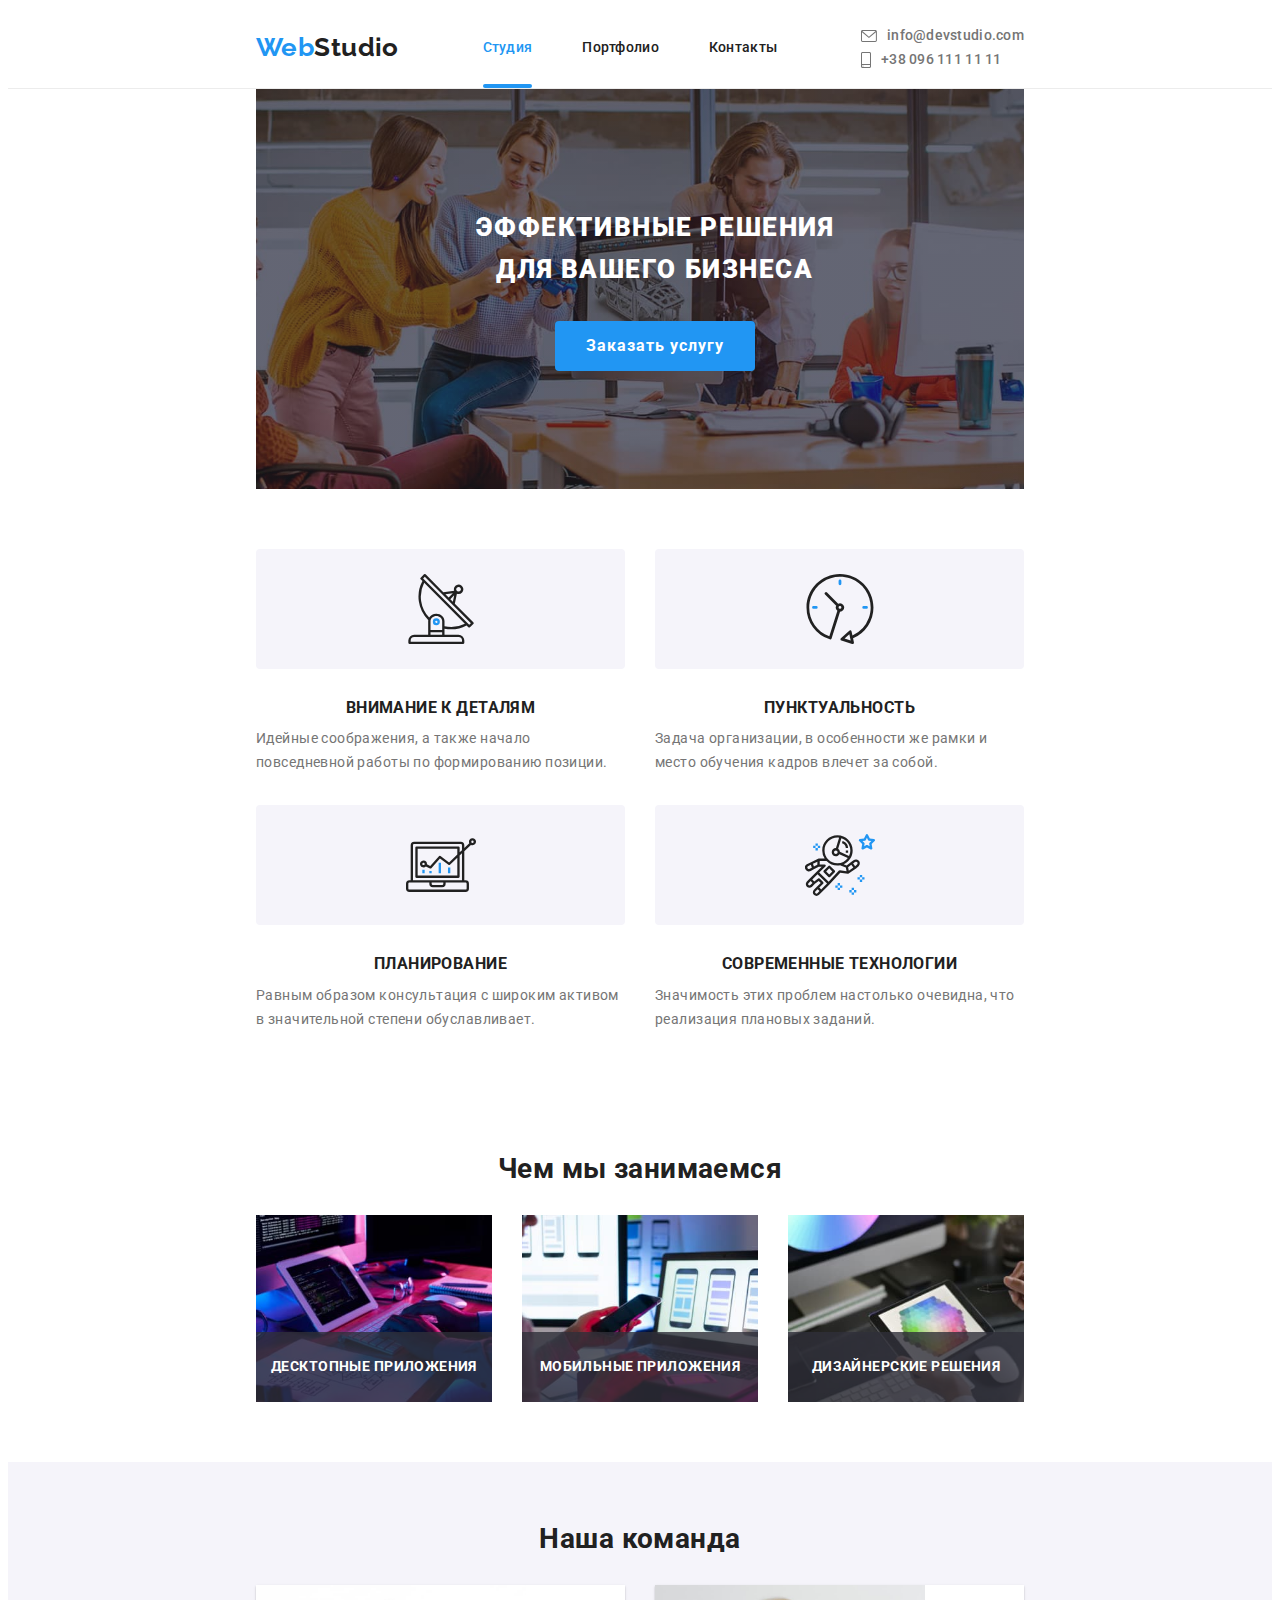
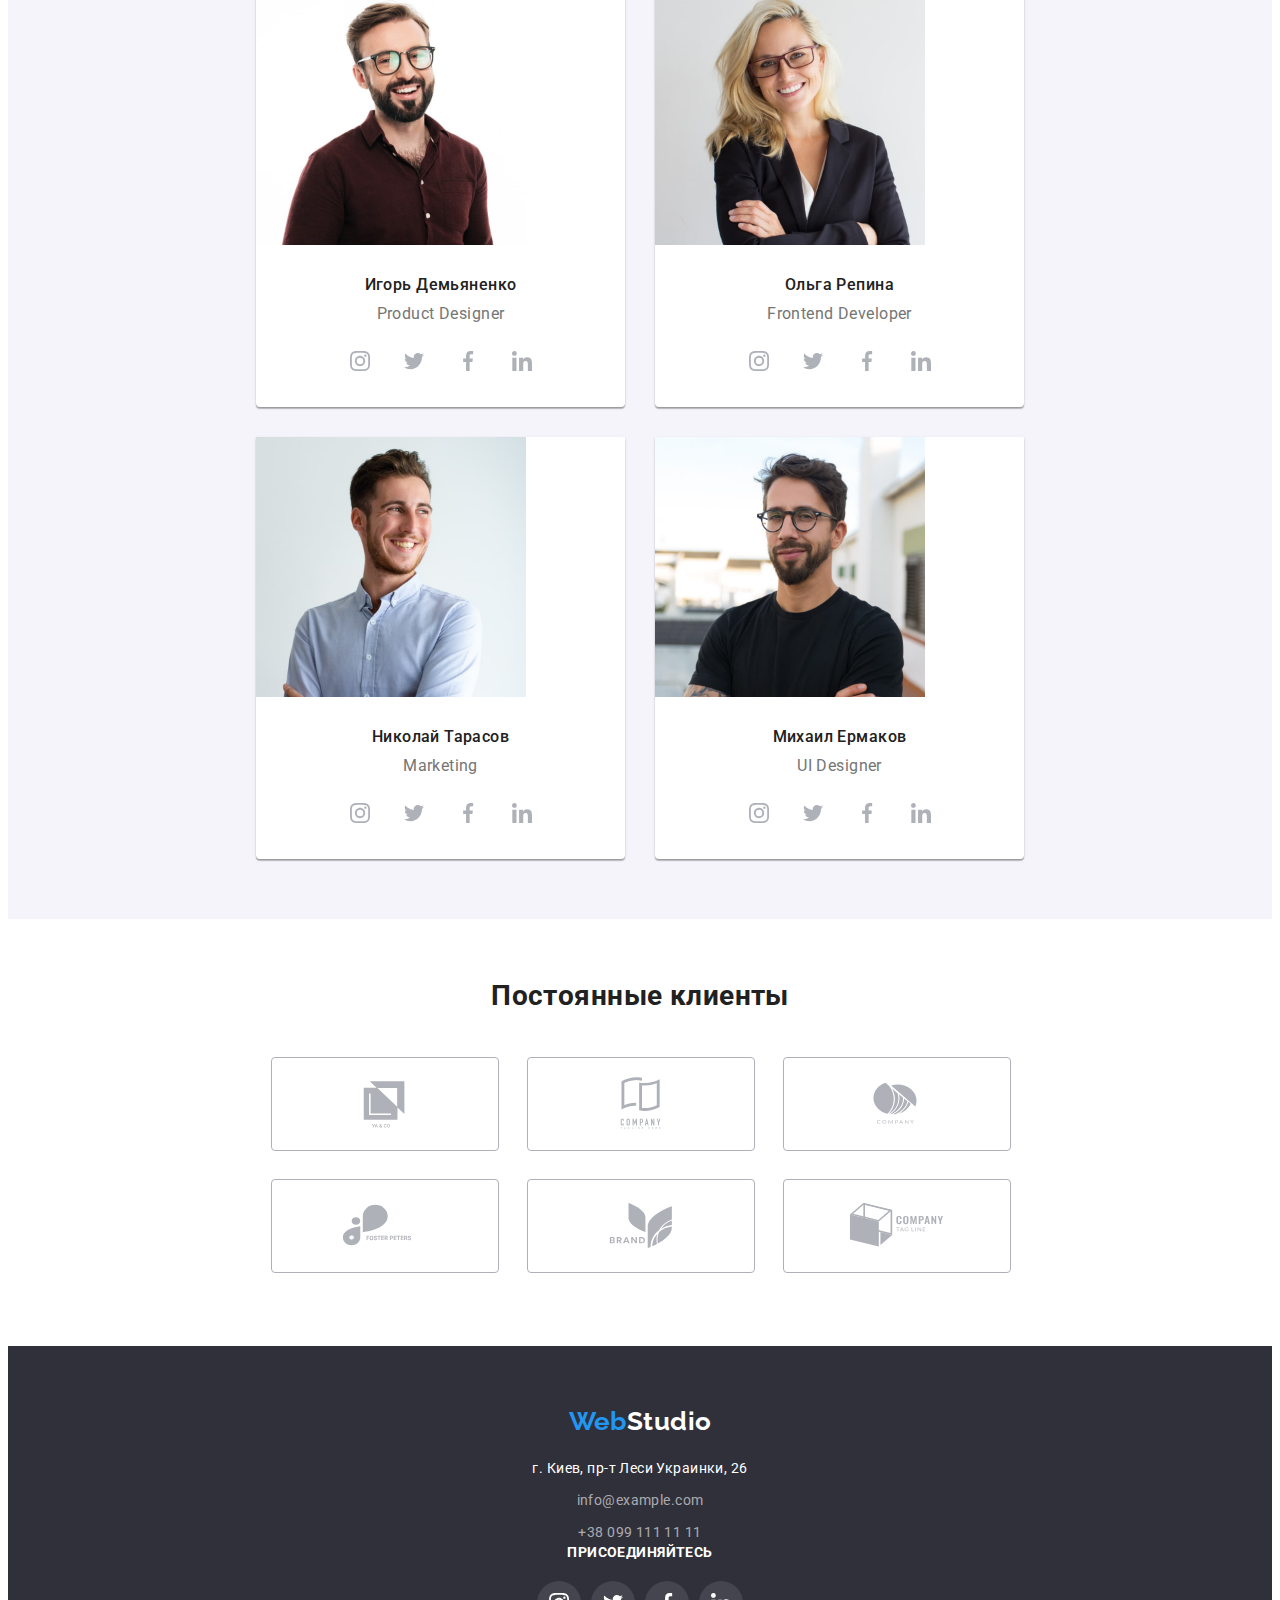
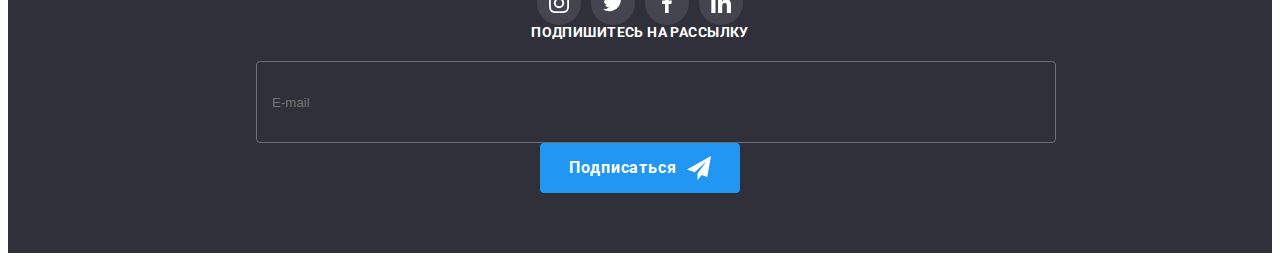
==== commit c3679ad1: "Адаптивка хедера для планшета" ====
--- a/index.html
+++ b/index.html
@@ -55,7 +55,7 @@
             <ul class="contacts">
               <li class="contacts__item">
                 <a href="mailto:info@devstudio.com" class="contacts__link contacts__link-mail">
-                  <svg class="contacts__icon" width="16" height="12">
+                  <svg class="contacts__icon contacts__icon--mail" width="16" height="12">
                     <use href="./images/icons.svg#icon-envelope"></use>
                   </svg>
                   info@devstudio.com
@@ -64,7 +64,7 @@
 
               <li class="contacts__item">
                 <a href="tel:+380961111111" class="contacts__link contacts__link-phone">
-                  <svg class="contacts__icon" width="10" height="16">
+                  <svg class="contacts__icon contacts__icon--phone" width="10" height="16">
                     <use href="./images/icons.svg#icon-smartphone"></use>
                   </svg>
                   +38 096 111 11 11</a
@@ -517,7 +517,7 @@
 
     <footer class="footer-section">
       <div class="container footer">
-        <div class="footer__tablet-box">
+       
           <div class="footer__contacts">
             <a href="" class="logo footer__logo"><span class="logo--accent">Web</span>Studio</a>
             <address class="address">
@@ -577,9 +577,7 @@
               </li>
             </ul>
           </div>
-        </div>
-
-        <div class="subscribe">
+             <div class="subscribe">
           <label for="subscribe-email" class="subscribe__text">Подпишитесь на рассылку</label>
           <form class="subscribe__form">
             <input
@@ -599,6 +597,9 @@
             </button>
           </form>
         </div>
+        </div>
+
+     
       </div>
     </footer>
     <script src="./js/mobile-menu.js"></script>
--- a/css/main.min.css
+++ b/css/main.min.css
@@ -1,2 +1,2 @@
-:root{--accent-color: #2196f3;--primary-text-color: #757575;--secondary-text-color: #212121;--white-text-color: #ffffff;--white-bcg-color: #ffffff;--secondary-bcg-color: #f5f4fa;--dark-bcg-color: #2f303a;--card-border: #eeeeee;--icon-color: #afb1b8;--hover-btn-color: #188ce8;--timing-function: cubic-bezier(0.4, 0, 0.2, 1)}body{background-color:var(--white-bcg-color);color:var(--primary-text-color);font-family:'Roboto', sans-serif;font-size:14px;line-height:1.71;letter-spacing:0.03em}h1,h2,h3,h4,h5,h6,p{margin-top:0;margin-bottom:0}img{display:block;max-width:100%;height:auto}a{display:block}ul{list-style:none;margin:0;padding:0}button{padding:0px;cursor:pointer}.section__title,.features__title,.team__title,.portfolio__title{color:var(--secondary-text-color)}.works__text,.team__text,.portfolio__text{font-size:16px;color:var(--primary-text-color)}@media screen and (min-width: 768px){.features,.team{display:-webkit-box;display:-ms-flexbox;display:flex;-ms-flex-wrap:wrap;flex-wrap:wrap;margin:-15px}}@media screen and (min-width: 768px){.features__item,.team__item{margin:15px;width:calc((100% - 4 * 15px) / 2)}}.container{margin-left:auto;margin-right:auto;padding-right:15px;padding-left:15px}@media screen and (min-width: 480px){.container{width:480px}}@media screen and (min-width: 768px){.container{width:768px}}.section{padding-top:60px;padding-bottom:60px}.section--other-bcg{background-color:var(--secondary-bcg-color)}.section__title{margin-bottom:30px;font-size:28px;line-height:1.18;text-align:center}.section__title--is-hidden{position:absolute;clip:rect(0 0 0 0);width:1px;height:1px;margin:-1px;border:0;padding:0;overflow:hidden}.btn{display:-webkit-box;display:-ms-flexbox;display:flex;-webkit-box-pack:center;-ms-flex-pack:center;justify-content:center;-webkit-box-align:center;-ms-flex-align:center;align-items:center;text-align:center;width:200px;height:50px;margin:0 auto;font-family:inherit;font-weight:700;font-size:16px;line-height:1.87;letter-spacing:0.06em;background-color:var(--accent-color);color:var(--white-text-color);border:none;border-radius:4px;-webkit-transform:scale(1);transform:scale(1);-webkit-transition:background-color 250ms var(--timing-function),scale 250ms var(--timing-function),-webkit-box-shadow 250ms var(--timing-function);transition:background-color 250ms var(--timing-function),scale 250ms var(--timing-function),-webkit-box-shadow 250ms var(--timing-function);transition:background-color 250ms var(--timing-function),scale 250ms var(--timing-function),box-shadow 250ms var(--timing-function);transition:background-color 250ms var(--timing-function),scale 250ms var(--timing-function),box-shadow 250ms var(--timing-function),-webkit-box-shadow 250ms var(--timing-function)}.btn:focus,.btn:hover{-webkit-transform:scale(1.05);transform:scale(1.05);background-color:var(--hover-btn-color);-webkit-box-shadow:0px 4px 4px rgba(0,0,0,0.15);box-shadow:0px 4px 4px rgba(0,0,0,0.15)}.header{border-bottom:1px solid #ececec}@media screen and (max-width: 767px){.header__container{position:relative}}@media screen and (min-width: 768px){.header__container{display:-webkit-box;display:-ms-flexbox;display:flex;-webkit-box-pack:justify;-ms-flex-pack:justify;justify-content:space-between}}.header__logo{padding-top:24px;padding-bottom:25px}.logo{color:var(--secondary-text-color);font-family:Raleway, sans-serif;font-weight:700;font-size:26px;line-height:1.19;text-decoration:none}.logo--accent{color:var(--accent-color)}@media screen and (max-width: 1199px){.logo{font-size:24px;line-height:1.17}}@media screen and (max-width: 767px){.header__container,.site-nav{position:relative}}@media screen and (min-width: 768px){.header__container,.site-nav{display:-webkit-box;display:-ms-flexbox;display:flex;-webkit-box-align:center;-ms-flex-align:center;align-items:center}}@media screen and (min-width: 768px){.nav{display:-webkit-box;display:-ms-flexbox;display:flex}}@media screen and (max-width: 767px){.nav .nav__item:not(:last-child){margin-bottom:32px}}@media screen and (min-width: 768px){.nav .nav__item:not(:last-child){margin-right:50px}}.nav .nav__link{max-height:80px;font-weight:500;text-decoration:none;line-height:1.14;letter-spacing:0.02em;color:var(--secondary-text-color);-webkit-transition:color 250ms var(--timing-function);transition:color 250ms var(--timing-function)}@media screen and (max-width: 767px){.nav .nav__link{font-size:40px;line-height:1.17}}.nav .nav__link:hover,.nav .nav__link:focus{color:var(--accent-color)}.nav .nav__link--current{color:var(--accent-color);position:relative}@media screen and (min-width: 768px){.nav .nav__link{display:block;padding-top:32px;padding-bottom:32px}.nav .nav__link--current::after{content:'';display:block;position:absolute;bottom:0;width:100%;height:4px;background-color:var(--accent-color);border-radius:2px}}@media screen and (max-width: 767px){.contacts{-webkit-box-orient:vertical;-webkit-box-direction:reverse;-ms-flex-direction:column-reverse;flex-direction:column-reverse;margin-bottom:64px}}@media screen and (min-width: 768px){.contacts{display:block;margin-left:auto}}.contacts__link{letter-spacing:0.02em;font-weight:500;text-decoration:none;line-height:1.14;letter-spacing:0.02em;color:var(--primary-text-color);-webkit-transition:color 250ms var(--timing-function);transition:color 250ms var(--timing-function)}.contacts__link:hover,.contacts__link:focus{color:var(--accent-color)}@media screen and (max-width: 767px){.contacts__link-mail{font-size:24px;line-height:1.17}}@media screen and (max-width: 767px){.contacts__link-phone{margin-bottom:32px;font-size:34px;line-height:1.18;color:var(--accent-color)}}.contacts__icon{margin-right:10px;fill:var(--primary-text-color);-webkit-transition:fill 250ms var(--timing-function);transition:fill 250ms var(--timing-function)}.contacts__link:hover .contacts__icon,.contacts__link:focus .contacts__icon{fill:currentColor}@media screen and (max-width: 767px){.contacts__icon{display:none}}@media screen and (max-width: 767px){.menu{display:none;position:absolute;z-index:10;top:0;left:0;padding:48px 40px;width:100%;height:100vh;background-color:var(--white-bcg-color);-webkit-box-shadow:0px 4px 8px rgba(0,0,0,0.04),0px 2px 4px rgba(0,0,0,0.08),0px 1px 3px rgba(0,0,0,0.16);box-shadow:0px 4px 8px rgba(0,0,0,0.04),0px 2px 4px rgba(0,0,0,0.08),0px 1px 3px rgba(0,0,0,0.16)}.menu--is-open{display:block}}@media screen and (min-width: 768px){.menu{display:-webkit-box;display:-ms-flexbox;display:flex;-webkit-box-align:center;-ms-flex-align:center;align-items:center}}.menu__btn{display:-webkit-box;display:-ms-flexbox;display:flex;position:absolute;top:10px;right:15px;width:40px;height:40px;border:none;background-color:transparent;z-index:20}.menu__close-btn{display:none}@media screen and (max-width: 767px){.menu__btn--is-open .menu__close-btn{display:block}}.menu__burger-btn{display:none}@media screen and (max-width: 767px){.menu__burger-btn{display:block}.menu__btn--is-open .menu__burger-btn{display:none}}@media screen and (max-width: 767px){.contacts-menu{position:absolute;left:40px;bottom:48px}}@media screen and (min-width: 768px){.contacts-menu{margin-left:84px}}.contacts-menu__social{display:-webkit-inline-box;display:-ms-inline-flexbox;display:inline-flex;-ms-flex-wrap:wrap;flex-wrap:wrap}@media screen and (min-width: 768px){.contacts-menu__social{display:none}}.contacts-menu__social-item{padding-right:10px}.contacts-menu__social-item:not(:last-child){margin-right:10px;border-right:1px solid rgba(33,33,33,0.2)}.contacts-menu__social-link{font-size:18px;line-height:1.22;letter-spacing:0.02em;color:var(--accent-color)}.hero{margin-left:auto;margin-right:auto;padding:118px 0;text-align:center;background-color:var(--dark-bcg-color);background-image:-webkit-gradient(linear, left top, left bottom, from(rgba(47,48,58,0.4)), to(rgba(47,48,58,0.4))),url("../images/hero-img.jpg");background-image:linear-gradient(rgba(47,48,58,0.4), rgba(47,48,58,0.4)),url("../images/hero-img.jpg");background-size:cover;background-repeat:no-repeat;background-position:center}@media screen and (min-width: 480px){.hero{width:480px}}@media screen and (min-width: 768px){.hero{width:768px}}.hero__title{margin-bottom:30px;text-align:center;text-transform:uppercase;font-weight:900;font-size:26px;line-height:1.61;letter-spacing:0.06em;color:var(--white-text-color)}.hero__btn{margin-left:auto;margin-right:auto}.backdrop{position:fixed;top:0;bottom:0;right:0;left:0;padding:93px 15px;z-index:30;-webkit-backdrop-filter:blur(5px);backdrop-filter:blur(5px);background-color:rgba(0,0,0,0.2);overflow-y:scroll;opacity:1;visibility:visible;-webkit-transition:opacity 250ms var(--timing-function),visibility 350ms var(--timing-function);transition:opacity 250ms var(--timing-function),visibility 350ms var(--timing-function)}.backdrop--is-hidden{opacity:0;visibility:hidden;pointer-events:none}.modal{position:relative;-webkit-transition:-webkit-transform 250ms var(--timing-function);transition:-webkit-transform 250ms var(--timing-function);transition:transform 250ms var(--timing-function);transition:transform 250ms var(--timing-function), -webkit-transform 250ms var(--timing-function);padding:40px;background-color:var(--white-bcg-color);-webkit-box-shadow:0px 1px 3px rgba(0,0,0,0.12),0px 1px 1px rgba(0,0,0,0.14),0px 2px 1px rgba(0,0,0,0.2);box-shadow:0px 1px 3px rgba(0,0,0,0.12),0px 1px 1px rgba(0,0,0,0.14),0px 2px 1px rgba(0,0,0,0.2);border-radius:4px}@media screen and (min-width: 768px){.modal{position:absolute;width:450px;top:50%;left:50%;-webkit-transform:translate(-50%, -50%) scale(1);transform:translate(-50%, -50%) scale(1)}}.backdrop--is-hidden .modal{-webkit-transform:translate(-50%, -50%) scale(0.8);transform:translate(-50%, -50%) scale(0.8)}.modal__close-btn{position:absolute;top:8px;right:8px;width:30px;height:30px;background-color:var(--white-bcg-color);border:1px solid rgba(0,0,0,0.1);border-radius:50%;-webkit-transform:scale(1);transform:scale(1);-webkit-transition:-webkit-transform 250ms var(--timing-function);transition:-webkit-transform 250ms var(--timing-function);transition:transform 250ms var(--timing-function);transition:transform 250ms var(--timing-function), -webkit-transform 250ms var(--timing-function)}.modal__close-btn:hover,.modal__close-btn:focus{-webkit-transform:scale(1.05);transform:scale(1.05)}.modal__close-icon{position:absolute;top:8px;right:8px;-webkit-transition:fill 250ms var(--timing-function);transition:fill 250ms var(--timing-function)}.modal__close-btn:hover .modal__close-icon,.modal__close-btn:focus .modal__close-icon{fill:var(--accent-color)}.form__title{display:block;margin-bottom:30px;text-align:center;font-weight:700;font-size:20px;line-height:1.5;color:var(--secondary-text-color)}.form__field{position:relative;display:block}.form__field:not(:last-child){margin-bottom:28px}.form__input{width:100%;height:40px;padding:12px 12px 12px 42px;border:1px solid rgba(33,33,33,0.2);border-radius:4px;-webkit-transition:border-color 250ms var(--timing-function);transition:border-color 250ms var(--timing-function)}.form__input:hover{border-color:var(--accent-color);cursor:pointer}.form__input:focus{border-color:var(--accent-color);outline:var(--accent-color)}.form__input:not(:placeholder-shown):invalid{border-color:#e23535}.form__label{position:absolute;top:50%;left:42px;font-size:12px;line-height:1.16;letter-spacing:0.01em;-webkit-transform:translateY(-50%);transform:translateY(-50%);-webkit-transition:-webkit-transform 250ms var(--timing-function);transition:-webkit-transform 250ms var(--timing-function);transition:transform 250ms var(--timing-function);transition:transform 250ms var(--timing-function), -webkit-transform 250ms var(--timing-function)}.form__input:not(:placeholder-shown)+.form__label{-webkit-transform:translate(-38px, -38px);transform:translate(-38px, -38px)}.form__field:focus-within .form__label{-webkit-transform:translate(-38px, -38px);transform:translate(-38px, -38px)}.form__icon{position:absolute;top:50%;left:12px;-webkit-transform:translateY(-50%);transform:translateY(-50%);-webkit-transition:fill 250ms var(--timing-function);transition:fill 250ms var(--timing-function)}.form__field:focus-within .form__icon{fill:var(--accent-color)}.comment{margin-top:10px;margin-bottom:20px}.comment__label{font-size:12px;line-height:1.17;letter-spacing:0.01em}.comment__input{display:block;width:100%;height:120px;resize:none;padding:12px 16px;border:1px solid rgba(33,33,33,0.2);border-radius:4px;-webkit-transition:border-color 250ms var(--timing-function);transition:border-color 250ms var(--timing-function)}.comment__input:hover{border-color:var(--accent-color);cursor:pointer}.comment__input:focus{border-color:var(--accent-color);outline:var(--accent-color)}.comment__input::-webkit-input-placeholder{font-size:14px;line-height:1.14;letter-spacing:0.01em;color:rgba(117,117,117,0.5)}.comment__input:-ms-input-placeholder{font-size:14px;line-height:1.14;letter-spacing:0.01em;color:rgba(117,117,117,0.5)}.comment__input::-ms-input-placeholder{font-size:14px;line-height:1.14;letter-spacing:0.01em;color:rgba(117,117,117,0.5)}.comment__input::placeholder{font-size:14px;line-height:1.14;letter-spacing:0.01em;color:rgba(117,117,117,0.5)}.policy{margin-bottom:31px}.policy__field{display:-webkit-box;display:-ms-flexbox;display:flex;-webkit-box-pack:center;-ms-flex-pack:center;justify-content:center;-webkit-box-align:center;-ms-flex-align:center;align-items:center}.policy__checkbox{position:absolute;clip:rect(0 0 0 0);width:1px;height:1px;margin:-1px;border:0;padding:0;overflow:hidden}.policy__icon{display:inline-block;width:16px;height:15px;margin-right:8px;border:1px solid var(--secondary-text-color);border-radius:4px}.policy__checkbox:focus+.policy__icon{outline:2px solid #0e6ab6}.policy__checkbox:hover+.policy__icon{cursor:pointer}.policy__checkbox:checked+.policy__icon{background-color:var(--accent-color);border-color:var(--accent-color);background-image:url("../images/icon-check.svg");background-size:cover;background-origin:border-box}.policy__label{display:inline-block}@media screen and (max-width: 1199px){.policy__label{font-size:12px;line-height:1.17;margin-right:3px}}.policy__link{display:inline-block;color:var(--accent-color);text-decoration-skip-ink:none}@media screen and (max-width: 1199px){.policy__link{font-size:12px;line-height:1.17}}.form__btn{margin-left:auto;margin-right:auto}@media screen and (max-width: 767px){.features__item:not(:last-child){margin-bottom:30px}}.features__icon-box{display:-webkit-box;display:-ms-flexbox;display:flex;-webkit-box-pack:center;-ms-flex-pack:center;justify-content:center;-webkit-box-align:center;-ms-flex-align:center;align-items:center;margin-bottom:30px;height:120px;background-color:var(--secondary-bcg-color);border-radius:4px}.features__icon{height:70px;width:70px}.features__title{margin-bottom:10px;text-align:center;font-weight:700;text-transform:uppercase;line-height:1.14}.works{display:-webkit-box;display:-ms-flexbox;display:flex}@media screen and (max-width: 1199px){.works__section{display:none}}.works__item{position:relative}.works__item:not(:last-child){margin-right:30px}.works__text{position:absolute;bottom:0;display:-webkit-box;display:-ms-flexbox;display:flex;-webkit-box-pack:center;-ms-flex-pack:center;justify-content:center;-webkit-box-align:center;-ms-flex-align:center;align-items:center;width:100%;height:70px;text-transform:uppercase;font-weight:700;font-size:14px;line-height:1.14;color:var(--white-text-color);background-color:rgba(47,48,58,0.8)}.team__item{background-color:var(--white-bcg-color);-webkit-box-shadow:0px 1px 3px rgba(0,0,0,0.12),0px 1px 1px rgba(0,0,0,0.14),0px 2px 1px rgba(0,0,0,0.2);box-shadow:0px 1px 3px rgba(0,0,0,0.12),0px 1px 1px rgba(0,0,0,0.14),0px 2px 1px rgba(0,0,0,0.2);border-radius:0px 0px 4px 4px}@media screen and (max-width: 767px){.team__item:not(:last-child){margin-bottom:30px}}.team__info{padding-top:30px;padding-bottom:24px;text-align:center}.team__title{margin-bottom:10px;font-weight:500;font-size:16px;line-height:1.19}.team__text{line-height:1.19;margin-bottom:16px}.social{display:-webkit-box;display:-ms-flexbox;display:flex;-webkit-box-align:center;-ms-flex-align:center;align-items:center;-webkit-box-pack:center;-ms-flex-pack:center;justify-content:center}.social__item:not(:last-child){margin-right:10px}.social__link{display:-webkit-box;display:-ms-flexbox;display:flex;-webkit-box-align:center;-ms-flex-align:center;align-items:center;-webkit-box-pack:center;-ms-flex-pack:center;justify-content:center;width:44px;height:44px;border-radius:50%;-webkit-transform:scale(1);transform:scale(1);-webkit-transition:background-color 250ms var(--timing-function),-webkit-transform 250ms var(--timing-function);transition:background-color 250ms var(--timing-function),-webkit-transform 250ms var(--timing-function);transition:transform 250ms var(--timing-function),background-color 250ms var(--timing-function);transition:transform 250ms var(--timing-function),background-color 250ms var(--timing-function),-webkit-transform 250ms var(--timing-function)}.social__link:hover,.social__link:focus{border-radius:50%;background-color:var(--accent-color);-webkit-transform:scale(1.05);transform:scale(1.05)}.social__icon{fill:var(--icon-color);-webkit-transition:fill 250ms var(--timing-function);transition:fill 250ms var(--timing-function)}.social__link:hover .social__icon,.social__link:focus .social__icon{fill:var(--white-text-color)}.customers{display:-webkit-box;display:-ms-flexbox;display:flex;-webkit-box-pack:center;-ms-flex-pack:center;justify-content:center;-webkit-box-align:center;-ms-flex-align:center;align-items:center;-ms-flex-wrap:wrap;flex-wrap:wrap}@media screen and (max-width: 767px){.customers{margin:-15px}}.customers__item{height:92px;margin:15px}@media screen and (max-width: 767px){.customers__item{width:calc((100% - 4 * 15px) / 2)}}@media screen and (min-width: 768px){.customers__item{width:calc((100% - 6 * 15px) / 3)}}.customers__link{display:-webkit-box;display:-ms-flexbox;display:flex;-webkit-box-pack:center;-ms-flex-pack:center;justify-content:center;-webkit-box-align:center;-ms-flex-align:center;align-items:center;width:100%;height:100%;border:1px solid var(--icon-color);border-radius:4px;-webkit-transition:border-color 250ms var(--timing-function);transition:border-color 250ms var(--timing-function)}.customers__link:hover,.customers__link:focus{border-color:var(--accent-color)}.customers__icon{fill:var(--icon-color);-webkit-transition:fill 250ms var(--timing-function);transition:fill 250ms var(--timing-function)}.customers__link:hover .customers__icon,.customers__link:focus .customers__icon{fill:var(--accent-color)}.footer-section{padding-top:60px;padding-bottom:60px;background-color:var(--dark-bcg-color)}@media screen and (min-width: 768px) and (max-width: 1199px){.footer__tablet-box{display:-webkit-box;display:-ms-flexbox;display:flex;-ms-flex-pack:distribute;justify-content:space-around;margin-bottom:60px}}.footer__contacts{text-align:center}@media screen and (max-width: 767px){.footer__contacts{margin-bottom:60px}}.footer__logo{display:block;margin-bottom:20px;color:var(--white-text-color)}.address__item:not(:last-child){margin-bottom:8px}.address{font-style:normal}.address__map-link{color:var(--white-text-color);text-decoration:none}.address__map-link:hover,.address__map-link:focus{color:var(--accent-color)}.address__link{color:rgba(255,255,255,0.6);text-decoration:none;-webkit-transition:color 250ms var(--timing-function);transition:color 250ms var(--timing-function)}.address__link:hover,.address__link:focus{color:var(--accent-color)}.join{text-align:center}@media screen and (max-width: 767px){.join{margin-bottom:60px}}.join__text{margin-bottom:20px;font-weight:bold;line-height:1.14;text-transform:uppercase;color:var(--white-text-color)}@media screen and (min-width: 768px) and (max-width: 1199px){.join__text{margin-top:5px}}.join__list{display:-webkit-box;display:-ms-flexbox;display:flex;-webkit-box-pack:center;-ms-flex-pack:center;justify-content:center;-webkit-box-align:center;-ms-flex-align:center;align-items:center}.join__item:not(:last-child){margin-right:10px}.join__link{display:-webkit-box;display:-ms-flexbox;display:flex;-webkit-box-align:center;-ms-flex-align:center;align-items:center;-webkit-box-pack:center;-ms-flex-pack:center;justify-content:center;height:44px;width:44px;background-color:rgba(255,255,255,0.1);border-radius:50%;-webkit-transform:scale(1);transform:scale(1);-webkit-transition:background-color 250ms var(--timing-function),-webkit-transform 250ms var(--timing-function);transition:background-color 250ms var(--timing-function),-webkit-transform 250ms var(--timing-function);transition:transform 250ms var(--timing-function),background-color 250ms var(--timing-function);transition:transform 250ms var(--timing-function),background-color 250ms var(--timing-function),-webkit-transform 250ms var(--timing-function)}.join__link:hover,.join__link:focus{background-color:var(--accent-color);-webkit-transform:scale(1.1);transform:scale(1.1)}.subscribe{text-align:center}.subscribe__text{display:block;margin-bottom:20px;font-weight:bold;font-size:14px;line-height:1.14;letter-spacing:0.03em;text-transform:uppercase;color:var(--white-text-color)}.subscribe__input{width:100%;height:50px;padding:15px;border:1px solid rgba(255,255,255,0.3);border-radius:4px;background-color:transparent;color:var(--white-text-color);cursor:pointer;-webkit-transition:border-color 250ms var(--timing-function);transition:border-color 250ms var(--timing-function)}@media screen and (min-width: 768px) and (max-width: 1199px){.subscribe__input{width:450px}}@media screen and (max-width: 1199px){.subscribe__input{margin-bottom:20px}}.subscribe__input:hover{border-color:var(--accent-color)}.subscribe__input:hover:focus{outline:1px solid rgba(255,255,255,0.5)}.btn__icon{margin-left:10px}.filter{display:-webkit-box;display:-ms-flexbox;display:flex;-webkit-box-pack:center;-ms-flex-pack:center;justify-content:center;margin-bottom:50px}.filter__item:not(:last-child){margin-right:8px}.filter__btn{padding:6px 22px;cursor:pointer;text-align:center;font-weight:500;font-size:16px;line-height:1.62;letter-spacing:0.03em;font-family:inherit;color:var(--secondary-text-color);background-color:var(--secondary-bcg-color);border:transparent;border-radius:4px;-webkit-transition:color 250ms var(--timing-function),background-color 250ms var(--timing-function),-webkit-box-shadow 250ms var(--timing-function);transition:color 250ms var(--timing-function),background-color 250ms var(--timing-function),-webkit-box-shadow 250ms var(--timing-function);transition:color 250ms var(--timing-function),background-color 250ms var(--timing-function),box-shadow 250ms var(--timing-function);transition:color 250ms var(--timing-function),background-color 250ms var(--timing-function),box-shadow 250ms var(--timing-function),-webkit-box-shadow 250ms var(--timing-function)}.filter__btn:focus,.filter__btn:hover{background-color:var(--accent-color);color:var(--white-text-color);-webkit-box-shadow:0px 3px 1px rgba(0,0,0,0.1),0px 1px 2px rgba(0,0,0,0.08),0px 2px 2px rgba(0,0,0,0.12);box-shadow:0px 3px 1px rgba(0,0,0,0.1),0px 1px 2px rgba(0,0,0,0.08),0px 2px 2px rgba(0,0,0,0.12)}.portfolio{display:-webkit-box;display:-ms-flexbox;display:flex;-ms-flex-wrap:wrap;flex-wrap:wrap}.portfolio__item{max-width:calc((100% - 60px) / 3)}.portfolio__item:not(:nth-last-child(-n+3)){margin-bottom:30px}.portfolio__item:not(:nth-child(3n)){margin-right:30px}.portfolio__link{display:block;text-decoration:none;-webkit-transition:-webkit-box-shadow 250ms var(--timing-function);transition:-webkit-box-shadow 250ms var(--timing-function);transition:box-shadow 250ms var(--timing-function);transition:box-shadow 250ms var(--timing-function), -webkit-box-shadow 250ms var(--timing-function)}.portfolio__link:hover,.portfolio__link:focus{-webkit-box-shadow:0px 1px 1px rgba(0,0,0,0.12),0px 4px 4px rgba(0,0,0,0.06),1px 4px 6px rgba(0,0,0,0.16);box-shadow:0px 1px 1px rgba(0,0,0,0.12),0px 4px 4px rgba(0,0,0,0.06),1px 4px 6px rgba(0,0,0,0.16)}.portfolio__info{border-left:1px solid var(--card-border);border-right:1px solid var(--card-border);border-bottom:1px solid var(--card-border);padding:20px 24px}.portfolio__title{font-size:18px;line-height:2;margin-bottom:4px;letter-spacing:0.06em}.portfolio__text{line-height:1.87}.portfolio__overlay{position:relative;overflow:hidden}.portfolio__overlay-text{position:absolute;top:0;left:0;width:100%;height:100%;padding:63px 24px;font-size:18px;line-height:1.56;color:var(--white-text-color);background-color:rgba(33,150,243,0.9);-webkit-transform:translateY(100%);transform:translateY(100%);-webkit-transition:-webkit-transform 250ms var(--timing-function);transition:-webkit-transform 250ms var(--timing-function);transition:transform 250ms var(--timing-function);transition:transform 250ms var(--timing-function), -webkit-transform 250ms var(--timing-function)}.portfolio__link:hover .portfolio__overlay-text,.portfolio__link:focus .portfolio__overlay-text{-webkit-transform:translateY(0);transform:translateY(0)}
+:root{--accent-color: #2196f3;--primary-text-color: #757575;--secondary-text-color: #212121;--white-text-color: #ffffff;--white-bcg-color: #ffffff;--secondary-bcg-color: #f5f4fa;--dark-bcg-color: #2f303a;--card-border: #eeeeee;--icon-color: #afb1b8;--hover-btn-color: #188ce8;--timing-function: cubic-bezier(0.4, 0, 0.2, 1)}body{background-color:var(--white-bcg-color);color:var(--primary-text-color);font-family:'Roboto', sans-serif;font-size:14px;line-height:1.71;letter-spacing:0.03em}h1,h2,h3,h4,h5,h6,p{margin-top:0;margin-bottom:0}img{display:block;max-width:100%;height:auto}a{display:block}ul{list-style:none;margin:0;padding:0}button{padding:0px;cursor:pointer}.section__title,.features__title,.team__title,.portfolio__title{color:var(--secondary-text-color)}.works__text,.team__text,.portfolio__text{font-size:16px;color:var(--primary-text-color)}@media screen and (min-width: 768px){.features,.team{display:-webkit-box;display:-ms-flexbox;display:flex;-ms-flex-wrap:wrap;flex-wrap:wrap;margin:-15px}}@media screen and (min-width: 768px){.features__item,.team__item{margin:15px;width:calc((100% - 4 * 15px) / 2)}}.container{margin-left:auto;margin-right:auto;padding-right:15px;padding-left:15px}@media screen and (min-width: 480px){.container{width:480px}}@media screen and (min-width: 768px){.container{width:768px}}.section{padding-top:60px;padding-bottom:60px}.section--other-bcg{background-color:var(--secondary-bcg-color)}.section__title{margin-bottom:30px;font-size:28px;line-height:1.18;text-align:center}.section__title--is-hidden{position:absolute;clip:rect(0 0 0 0);width:1px;height:1px;margin:-1px;border:0;padding:0;overflow:hidden}.btn{display:-webkit-box;display:-ms-flexbox;display:flex;-webkit-box-pack:center;-ms-flex-pack:center;justify-content:center;-webkit-box-align:center;-ms-flex-align:center;align-items:center;text-align:center;width:200px;height:50px;margin:0 auto;font-family:inherit;font-weight:700;font-size:16px;line-height:1.87;letter-spacing:0.06em;background-color:var(--accent-color);color:var(--white-text-color);border:none;border-radius:4px;-webkit-transform:scale(1);transform:scale(1);-webkit-transition:background-color 250ms var(--timing-function),scale 250ms var(--timing-function),-webkit-box-shadow 250ms var(--timing-function);transition:background-color 250ms var(--timing-function),scale 250ms var(--timing-function),-webkit-box-shadow 250ms var(--timing-function);transition:background-color 250ms var(--timing-function),scale 250ms var(--timing-function),box-shadow 250ms var(--timing-function);transition:background-color 250ms var(--timing-function),scale 250ms var(--timing-function),box-shadow 250ms var(--timing-function),-webkit-box-shadow 250ms var(--timing-function)}.btn:focus,.btn:hover{-webkit-transform:scale(1.05);transform:scale(1.05);background-color:var(--hover-btn-color);-webkit-box-shadow:0px 4px 4px rgba(0,0,0,0.15);box-shadow:0px 4px 4px rgba(0,0,0,0.15)}.header{border-bottom:1px solid #ececec}@media screen and (max-width: 767px){.header__container{position:relative}}.header__logo{padding-top:24px;padding-bottom:25px}.logo{color:var(--secondary-text-color);font-family:Raleway, sans-serif;font-weight:700;font-size:26px;line-height:1.19;text-decoration:none}.logo--accent{color:var(--accent-color)}@media screen and (max-width: 1199px){.logo{font-size:24px;line-height:1.17}}@media screen and (min-width: 768px){.header__container{display:-webkit-box;display:-ms-flexbox;display:flex;-webkit-box-align:center;-ms-flex-align:center;align-items:center}}@media screen and (max-width: 767px){.site-nav{position:relative;margin-bottom:32px}}@media screen and (min-width: 768px){.site-nav{margin-left:auto}}@media screen and (min-width: 768px){.nav{display:-webkit-box;display:-ms-flexbox;display:flex}}@media screen and (max-width: 767px){.nav .nav__item:not(:last-child){margin-bottom:32px}}@media screen and (min-width: 768px){.nav .nav__item:not(:last-child){margin-right:50px}}.nav .nav__link{max-height:80px;font-weight:500;text-decoration:none;line-height:1.14;letter-spacing:0.02em;color:var(--secondary-text-color);-webkit-transition:color 250ms var(--timing-function);transition:color 250ms var(--timing-function)}.nav .nav__link--current{color:var(--accent-color);position:relative}.nav .nav__link:hover,.nav .nav__link:focus{color:var(--accent-color)}@media screen and (max-width: 767px){.nav .nav__link{font-size:40px;line-height:1.17}}@media screen and (min-width: 768px){.nav .nav__link{display:block;padding-top:32px;padding-bottom:32px}.nav .nav__link--current::after{content:'';display:block;position:absolute;bottom:0;width:100%;height:4px;background-color:var(--accent-color);border-radius:2px}}@media screen and (max-width: 767px){.contacts{display:-webkit-box;display:-ms-flexbox;display:flex;-webkit-box-orient:vertical;-webkit-box-direction:reverse;-ms-flex-direction:column-reverse;flex-direction:column-reverse;margin-bottom:64px}}@media screen and (min-width: 768px) and (max-width: 1199px){.contacts__item:not(:last-child){margin-bottom:10px}}.contacts__link{display:-webkit-box;display:-ms-flexbox;display:flex;-webkit-box-align:center;-ms-flex-align:center;align-items:center;letter-spacing:0.02em;font-weight:500;text-decoration:none;color:var(--primary-text-color);-webkit-transition:color 250ms var(--timing-function);transition:color 250ms var(--timing-function)}@media screen and (min-width: 768px) and (max-width: 1199px){.contacts__link{font-size:12px;line-height:1.17}}.contacts__link:hover,.contacts__link:focus{color:var(--accent-color)}@media screen and (max-width: 767px){.contacts__link-mail{font-size:24px;line-height:1.17}}@media screen and (max-width: 767px){.contacts__link-phone{margin-bottom:32px;font-size:34px;line-height:1.18;color:var(--accent-color)}}.contacts__icon{margin-right:10px;fill:var(--primary-text-color);-webkit-transition:fill 250ms var(--timing-function);transition:fill 250ms var(--timing-function)}.contacts__link:hover .contacts__icon,.contacts__link:focus .contacts__icon{fill:currentColor}@media screen and (max-width: 767px){.contacts__icon{display:none}}@media screen and (min-width: 768px) and (max-width: 1199px){.contacts__icon--mail{width:14px;height:10px;margin-right:8px}}@media screen and (min-width: 768px) and (max-width: 1199px){.contacts__icon--phone{width:10px;height:14px;margin-right:8px}}@media screen and (max-width: 767px){.menu{display:none;position:absolute;z-index:10;top:0;left:0;padding:48px 40px;width:100%;min-height:517px;height:100vh;background-color:var(--white-bcg-color);-webkit-box-shadow:0px 4px 8px rgba(0,0,0,0.04),0px 2px 4px rgba(0,0,0,0.08),0px 1px 3px rgba(0,0,0,0.16);box-shadow:0px 4px 8px rgba(0,0,0,0.04),0px 2px 4px rgba(0,0,0,0.08),0px 1px 3px rgba(0,0,0,0.16)}.menu--is-open{display:block}}@media screen and (min-width: 768px){.menu{display:-webkit-box;display:-ms-flexbox;display:flex;-webkit-box-align:center;-ms-flex-align:center;align-items:center;-webkit-box-flex:2;-ms-flex-positive:2;flex-grow:2}}.menu__btn{display:-webkit-box;display:-ms-flexbox;display:flex;position:absolute;top:10px;right:15px;width:40px;height:40px;border:none;background-color:transparent;z-index:20}.menu__close-btn{display:none}@media screen and (max-width: 767px){.menu__btn--is-open .menu__close-btn{display:block}}.menu__burger-btn{display:none}@media screen and (max-width: 767px){.menu__burger-btn{display:block}.menu__btn--is-open .menu__burger-btn{display:none}}@media screen and (max-width: 767px){.contacts-menu{position:absolute;left:40px;bottom:48px}}@media screen and (min-width: 768px){.contacts-menu{margin-left:auto}}.contacts-menu__social{display:-webkit-inline-box;display:-ms-inline-flexbox;display:inline-flex;-ms-flex-wrap:wrap;flex-wrap:wrap}@media screen and (min-width: 768px){.contacts-menu__social{display:none}}.contacts-menu__social-item{padding-right:10px}.contacts-menu__social-item:not(:last-child){margin-right:10px;border-right:1px solid rgba(33,33,33,0.2)}.contacts-menu__social-link{font-size:18px;line-height:1.22;letter-spacing:0.02em;color:var(--accent-color)}.hero{margin-left:auto;margin-right:auto;padding:118px 0;text-align:center;background-color:var(--dark-bcg-color);background-image:-webkit-gradient(linear, left top, left bottom, from(rgba(47,48,58,0.4)), to(rgba(47,48,58,0.4))),url("../images/hero-img.jpg");background-image:linear-gradient(rgba(47,48,58,0.4), rgba(47,48,58,0.4)),url("../images/hero-img.jpg");background-size:cover;background-repeat:no-repeat;background-position:center}@media screen and (min-width: 480px){.hero{width:480px}}@media screen and (min-width: 768px){.hero{width:768px}}.hero__title{margin-bottom:30px;text-align:center;text-transform:uppercase;font-weight:900;font-size:26px;line-height:1.61;letter-spacing:0.06em;color:var(--white-text-color)}.hero__btn{margin-left:auto;margin-right:auto}.backdrop{position:fixed;top:0;bottom:0;right:0;left:0;padding:93px 15px;z-index:30;-webkit-backdrop-filter:blur(5px);backdrop-filter:blur(5px);background-color:rgba(0,0,0,0.2);overflow-y:scroll;opacity:1;visibility:visible;-webkit-transition:opacity 250ms var(--timing-function),visibility 350ms var(--timing-function);transition:opacity 250ms var(--timing-function),visibility 350ms var(--timing-function)}.backdrop--is-hidden{opacity:0;visibility:hidden;pointer-events:none}.modal{position:relative;-webkit-transition:-webkit-transform 250ms var(--timing-function);transition:-webkit-transform 250ms var(--timing-function);transition:transform 250ms var(--timing-function);transition:transform 250ms var(--timing-function), -webkit-transform 250ms var(--timing-function);padding:40px;background-color:var(--white-bcg-color);-webkit-box-shadow:0px 1px 3px rgba(0,0,0,0.12),0px 1px 1px rgba(0,0,0,0.14),0px 2px 1px rgba(0,0,0,0.2);box-shadow:0px 1px 3px rgba(0,0,0,0.12),0px 1px 1px rgba(0,0,0,0.14),0px 2px 1px rgba(0,0,0,0.2);border-radius:4px}@media screen and (min-width: 768px){.modal{position:absolute;width:450px;top:50%;left:50%;-webkit-transform:translate(-50%, -50%) scale(1);transform:translate(-50%, -50%) scale(1)}}.backdrop--is-hidden .modal{-webkit-transform:translate(-50%, -50%) scale(0.8);transform:translate(-50%, -50%) scale(0.8)}.modal__close-btn{position:absolute;top:8px;right:8px;width:30px;height:30px;background-color:var(--white-bcg-color);border:1px solid rgba(0,0,0,0.1);border-radius:50%;-webkit-transform:scale(1);transform:scale(1);-webkit-transition:-webkit-transform 250ms var(--timing-function);transition:-webkit-transform 250ms var(--timing-function);transition:transform 250ms var(--timing-function);transition:transform 250ms var(--timing-function), -webkit-transform 250ms var(--timing-function)}.modal__close-btn:hover,.modal__close-btn:focus{-webkit-transform:scale(1.05);transform:scale(1.05)}.modal__close-icon{position:absolute;top:8px;right:8px;-webkit-transition:fill 250ms var(--timing-function);transition:fill 250ms var(--timing-function)}.modal__close-btn:hover .modal__close-icon,.modal__close-btn:focus .modal__close-icon{fill:var(--accent-color)}.form__title{display:block;margin-bottom:30px;text-align:center;font-weight:700;font-size:20px;line-height:1.5;color:var(--secondary-text-color)}.form__field{position:relative;display:block}.form__field:not(:last-child){margin-bottom:28px}.form__input{width:100%;height:40px;padding:12px 12px 12px 42px;border:1px solid rgba(33,33,33,0.2);border-radius:4px;-webkit-transition:border-color 250ms var(--timing-function);transition:border-color 250ms var(--timing-function)}.form__input:hover{border-color:var(--accent-color);cursor:pointer}.form__input:focus{border-color:var(--accent-color);outline:var(--accent-color)}.form__input:not(:placeholder-shown):invalid{border-color:#e23535}.form__label{position:absolute;top:50%;left:42px;font-size:12px;line-height:1.16;letter-spacing:0.01em;-webkit-transform:translateY(-50%);transform:translateY(-50%);-webkit-transition:-webkit-transform 250ms var(--timing-function);transition:-webkit-transform 250ms var(--timing-function);transition:transform 250ms var(--timing-function);transition:transform 250ms var(--timing-function), -webkit-transform 250ms var(--timing-function)}.form__input:not(:placeholder-shown)+.form__label{-webkit-transform:translate(-38px, -38px);transform:translate(-38px, -38px)}.form__field:focus-within .form__label{-webkit-transform:translate(-38px, -38px);transform:translate(-38px, -38px)}.form__icon{position:absolute;top:50%;left:12px;-webkit-transform:translateY(-50%);transform:translateY(-50%);-webkit-transition:fill 250ms var(--timing-function);transition:fill 250ms var(--timing-function)}.form__field:focus-within .form__icon{fill:var(--accent-color)}.comment{margin-top:10px;margin-bottom:20px}.comment__label{font-size:12px;line-height:1.17;letter-spacing:0.01em}.comment__input{display:block;width:100%;height:120px;resize:none;padding:12px 16px;border:1px solid rgba(33,33,33,0.2);border-radius:4px;-webkit-transition:border-color 250ms var(--timing-function);transition:border-color 250ms var(--timing-function)}.comment__input:hover{border-color:var(--accent-color);cursor:pointer}.comment__input:focus{border-color:var(--accent-color);outline:var(--accent-color)}.comment__input::-webkit-input-placeholder{font-size:14px;line-height:1.14;letter-spacing:0.01em;color:rgba(117,117,117,0.5)}.comment__input:-ms-input-placeholder{font-size:14px;line-height:1.14;letter-spacing:0.01em;color:rgba(117,117,117,0.5)}.comment__input::-ms-input-placeholder{font-size:14px;line-height:1.14;letter-spacing:0.01em;color:rgba(117,117,117,0.5)}.comment__input::placeholder{font-size:14px;line-height:1.14;letter-spacing:0.01em;color:rgba(117,117,117,0.5)}.policy{margin-bottom:31px}.policy__field{display:-webkit-box;display:-ms-flexbox;display:flex;-webkit-box-pack:center;-ms-flex-pack:center;justify-content:center;-webkit-box-align:center;-ms-flex-align:center;align-items:center}.policy__checkbox{position:absolute;clip:rect(0 0 0 0);width:1px;height:1px;margin:-1px;border:0;padding:0;overflow:hidden}.policy__icon{display:inline-block;width:16px;height:15px;margin-right:8px;border:1px solid var(--secondary-text-color);border-radius:4px}.policy__checkbox:focus+.policy__icon{outline:2px solid #0e6ab6}.policy__checkbox:hover+.policy__icon{cursor:pointer}.policy__checkbox:checked+.policy__icon{background-color:var(--accent-color);border-color:var(--accent-color);background-image:url("../images/icon-check.svg");background-size:cover;background-origin:border-box}.policy__label{display:inline-block}@media screen and (max-width: 1199px){.policy__label{font-size:12px;line-height:1.17;margin-right:3px}}.policy__link{display:inline-block;color:var(--accent-color);text-decoration-skip-ink:none}@media screen and (max-width: 1199px){.policy__link{font-size:12px;line-height:1.17}}.form__btn{margin-left:auto;margin-right:auto}@media screen and (max-width: 767px){.features__item:not(:last-child){margin-bottom:30px}}.features__icon-box{display:-webkit-box;display:-ms-flexbox;display:flex;-webkit-box-pack:center;-ms-flex-pack:center;justify-content:center;-webkit-box-align:center;-ms-flex-align:center;align-items:center;margin-bottom:30px;height:120px;background-color:var(--secondary-bcg-color);border-radius:4px}.features__icon{height:70px;width:70px}.features__title{margin-bottom:10px;text-align:center;font-weight:700;text-transform:uppercase;line-height:1.14}.works{display:-webkit-box;display:-ms-flexbox;display:flex}@media screen and (max-width: 1199px){.works__section{display:none}}.works__item{position:relative}.works__item:not(:last-child){margin-right:30px}.works__text{position:absolute;bottom:0;display:-webkit-box;display:-ms-flexbox;display:flex;-webkit-box-pack:center;-ms-flex-pack:center;justify-content:center;-webkit-box-align:center;-ms-flex-align:center;align-items:center;width:100%;height:70px;text-transform:uppercase;font-weight:700;font-size:14px;line-height:1.14;color:var(--white-text-color);background-color:rgba(47,48,58,0.8)}.team__item{background-color:var(--white-bcg-color);-webkit-box-shadow:0px 1px 3px rgba(0,0,0,0.12),0px 1px 1px rgba(0,0,0,0.14),0px 2px 1px rgba(0,0,0,0.2);box-shadow:0px 1px 3px rgba(0,0,0,0.12),0px 1px 1px rgba(0,0,0,0.14),0px 2px 1px rgba(0,0,0,0.2);border-radius:0px 0px 4px 4px}@media screen and (max-width: 767px){.team__item:not(:last-child){margin-bottom:30px}}.team__info{padding-top:30px;padding-bottom:24px;text-align:center}.team__title{margin-bottom:10px;font-weight:500;font-size:16px;line-height:1.19}.team__text{line-height:1.19;margin-bottom:16px}.social{display:-webkit-box;display:-ms-flexbox;display:flex;-webkit-box-align:center;-ms-flex-align:center;align-items:center;-webkit-box-pack:center;-ms-flex-pack:center;justify-content:center}.social__item:not(:last-child){margin-right:10px}.social__link{display:-webkit-box;display:-ms-flexbox;display:flex;-webkit-box-align:center;-ms-flex-align:center;align-items:center;-webkit-box-pack:center;-ms-flex-pack:center;justify-content:center;width:44px;height:44px;border-radius:50%;-webkit-transform:scale(1);transform:scale(1);-webkit-transition:background-color 250ms var(--timing-function),-webkit-transform 250ms var(--timing-function);transition:background-color 250ms var(--timing-function),-webkit-transform 250ms var(--timing-function);transition:transform 250ms var(--timing-function),background-color 250ms var(--timing-function);transition:transform 250ms var(--timing-function),background-color 250ms var(--timing-function),-webkit-transform 250ms var(--timing-function)}.social__link:hover,.social__link:focus{border-radius:50%;background-color:var(--accent-color);-webkit-transform:scale(1.05);transform:scale(1.05)}.social__icon{fill:var(--icon-color);-webkit-transition:fill 250ms var(--timing-function);transition:fill 250ms var(--timing-function)}.social__link:hover .social__icon,.social__link:focus .social__icon{fill:var(--white-text-color)}.customers{display:-webkit-box;display:-ms-flexbox;display:flex;-webkit-box-pack:center;-ms-flex-pack:center;justify-content:center;-webkit-box-align:center;-ms-flex-align:center;align-items:center;-ms-flex-wrap:wrap;flex-wrap:wrap}@media screen and (max-width: 767px){.customers{margin:-15px}}.customers__item{height:92px;margin:15px}@media screen and (max-width: 767px){.customers__item{width:calc((100% - 4 * 15px) / 2)}}@media screen and (min-width: 768px){.customers__item{width:calc((100% - 6 * 15px) / 3)}}.customers__link{display:-webkit-box;display:-ms-flexbox;display:flex;-webkit-box-pack:center;-ms-flex-pack:center;justify-content:center;-webkit-box-align:center;-ms-flex-align:center;align-items:center;width:100%;height:100%;border:1px solid var(--icon-color);border-radius:4px;-webkit-transition:border-color 250ms var(--timing-function);transition:border-color 250ms var(--timing-function)}.customers__link:hover,.customers__link:focus{border-color:var(--accent-color)}.customers__icon{fill:var(--icon-color);-webkit-transition:fill 250ms var(--timing-function);transition:fill 250ms var(--timing-function)}.customers__link:hover .customers__icon,.customers__link:focus .customers__icon{fill:var(--accent-color)}.footer-section{padding-top:60px;padding-bottom:60px;background-color:var(--dark-bcg-color)}@media screen and (min-width: 768px) and (max-width: 1199px){.footer{display:-webkit-box;display:-ms-flexbox;display:flex;-ms-flex-pack:distribute;justify-content:space-around;-ms-flex-wrap:wrap;flex-wrap:wrap}}.footer__contacts{text-align:center}@media screen and (max-width: 767px){.footer__contacts{margin-bottom:60px}}.footer__logo{display:block;margin-bottom:20px;color:var(--white-text-color)}.address__item:not(:last-child){margin-bottom:8px}.address{font-style:normal}.address__map-link{color:var(--white-text-color);text-decoration:none}.address__map-link:hover,.address__map-link:focus{color:var(--accent-color)}.address__link{color:rgba(255,255,255,0.6);text-decoration:none;-webkit-transition:color 250ms var(--timing-function);transition:color 250ms var(--timing-function)}.address__link:hover,.address__link:focus{color:var(--accent-color)}.join{text-align:center}@media screen and (max-width: 767px){.join{margin-bottom:60px}}.join__text{margin-bottom:20px;font-weight:bold;line-height:1.14;text-transform:uppercase;color:var(--white-text-color)}@media screen and (min-width: 768px) and (max-width: 1199px){.join__text{margin-top:5px}}.join__list{display:-webkit-box;display:-ms-flexbox;display:flex;-webkit-box-pack:center;-ms-flex-pack:center;justify-content:center;-webkit-box-align:center;-ms-flex-align:center;align-items:center}.join__item:not(:last-child){margin-right:10px}.join__link{display:-webkit-box;display:-ms-flexbox;display:flex;-webkit-box-align:center;-ms-flex-align:center;align-items:center;-webkit-box-pack:center;-ms-flex-pack:center;justify-content:center;height:44px;width:44px;background-color:rgba(255,255,255,0.1);border-radius:50%;-webkit-transform:scale(1);transform:scale(1);-webkit-transition:background-color 250ms var(--timing-function),-webkit-transform 250ms var(--timing-function);transition:background-color 250ms var(--timing-function),-webkit-transform 250ms var(--timing-function);transition:transform 250ms var(--timing-function),background-color 250ms var(--timing-function);transition:transform 250ms var(--timing-function),background-color 250ms var(--timing-function),-webkit-transform 250ms var(--timing-function)}.join__link:hover,.join__link:focus{background-color:var(--accent-color);-webkit-transform:scale(1.1);transform:scale(1.1)}.subscribe{text-align:center}@media screen and (min-width: 768px) and (max-width: 1199px){.subscribe{margin-top:60px}}.subscribe__text{display:block;margin-bottom:20px;font-weight:bold;font-size:14px;line-height:1.14;letter-spacing:0.03em;text-transform:uppercase;color:var(--white-text-color)}.subscribe__input{width:100%;height:50px;padding:15px;border:1px solid rgba(255,255,255,0.3);border-radius:4px;background-color:transparent;color:var(--white-text-color);cursor:pointer;-webkit-transition:border-color 250ms var(--timing-function);transition:border-color 250ms var(--timing-function)}@media screen and (min-width: 768px) and (max-width: 1199px){.subscribe__input{width:450px}}@media screen and (max-width: 1199px){.subscribe__input{margin-bottom:20px}}.subscribe__input:hover{border-color:var(--accent-color)}.subscribe__input:hover:focus{outline:1px solid rgba(255,255,255,0.5)}.btn__icon{margin-left:10px}.filter{display:-webkit-box;display:-ms-flexbox;display:flex;-webkit-box-pack:center;-ms-flex-pack:center;justify-content:center;margin-bottom:50px}.filter__item:not(:last-child){margin-right:8px}.filter__btn{padding:6px 22px;cursor:pointer;text-align:center;font-weight:500;font-size:16px;line-height:1.62;letter-spacing:0.03em;font-family:inherit;color:var(--secondary-text-color);background-color:var(--secondary-bcg-color);border:transparent;border-radius:4px;-webkit-transition:color 250ms var(--timing-function),background-color 250ms var(--timing-function),-webkit-box-shadow 250ms var(--timing-function);transition:color 250ms var(--timing-function),background-color 250ms var(--timing-function),-webkit-box-shadow 250ms var(--timing-function);transition:color 250ms var(--timing-function),background-color 250ms var(--timing-function),box-shadow 250ms var(--timing-function);transition:color 250ms var(--timing-function),background-color 250ms var(--timing-function),box-shadow 250ms var(--timing-function),-webkit-box-shadow 250ms var(--timing-function)}.filter__btn:focus,.filter__btn:hover{background-color:var(--accent-color);color:var(--white-text-color);-webkit-box-shadow:0px 3px 1px rgba(0,0,0,0.1),0px 1px 2px rgba(0,0,0,0.08),0px 2px 2px rgba(0,0,0,0.12);box-shadow:0px 3px 1px rgba(0,0,0,0.1),0px 1px 2px rgba(0,0,0,0.08),0px 2px 2px rgba(0,0,0,0.12)}.portfolio{display:-webkit-box;display:-ms-flexbox;display:flex;-ms-flex-wrap:wrap;flex-wrap:wrap}.portfolio__item{max-width:calc((100% - 60px) / 3)}.portfolio__item:not(:nth-last-child(-n+3)){margin-bottom:30px}.portfolio__item:not(:nth-child(3n)){margin-right:30px}.portfolio__link{display:block;text-decoration:none;-webkit-transition:-webkit-box-shadow 250ms var(--timing-function);transition:-webkit-box-shadow 250ms var(--timing-function);transition:box-shadow 250ms var(--timing-function);transition:box-shadow 250ms var(--timing-function), -webkit-box-shadow 250ms var(--timing-function)}.portfolio__link:hover,.portfolio__link:focus{-webkit-box-shadow:0px 1px 1px rgba(0,0,0,0.12),0px 4px 4px rgba(0,0,0,0.06),1px 4px 6px rgba(0,0,0,0.16);box-shadow:0px 1px 1px rgba(0,0,0,0.12),0px 4px 4px rgba(0,0,0,0.06),1px 4px 6px rgba(0,0,0,0.16)}.portfolio__info{border-left:1px solid var(--card-border);border-right:1px solid var(--card-border);border-bottom:1px solid var(--card-border);padding:20px 24px}.portfolio__title{font-size:18px;line-height:2;margin-bottom:4px;letter-spacing:0.06em}.portfolio__text{line-height:1.87}.portfolio__overlay{position:relative;overflow:hidden}.portfolio__overlay-text{position:absolute;top:0;left:0;width:100%;height:100%;padding:63px 24px;font-size:18px;line-height:1.56;color:var(--white-text-color);background-color:rgba(33,150,243,0.9);-webkit-transform:translateY(100%);transform:translateY(100%);-webkit-transition:-webkit-transform 250ms var(--timing-function);transition:-webkit-transform 250ms var(--timing-function);transition:transform 250ms var(--timing-function);transition:transform 250ms var(--timing-function), -webkit-transform 250ms var(--timing-function)}.portfolio__link:hover .portfolio__overlay-text,.portfolio__link:focus .portfolio__overlay-text{-webkit-transform:translateY(0);transform:translateY(0)}
 /*# sourceMappingURL=main.min.css.map */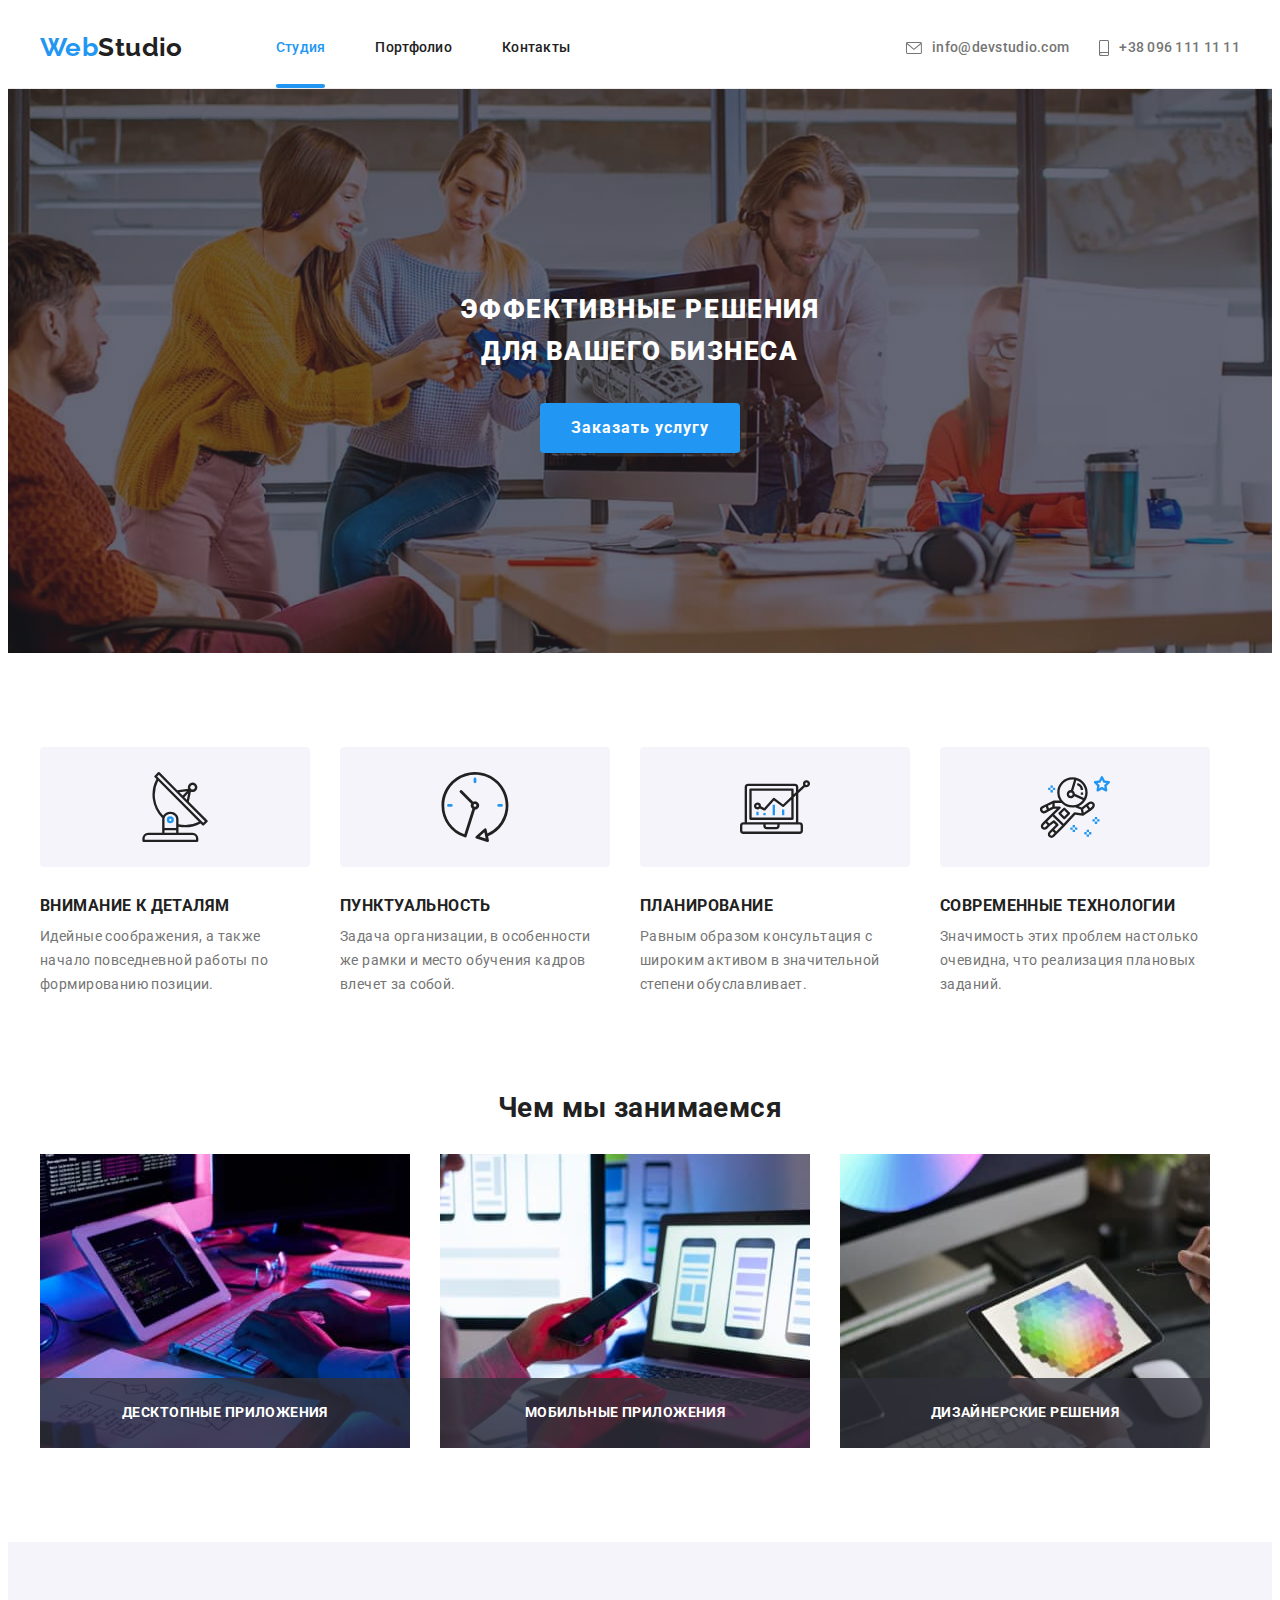
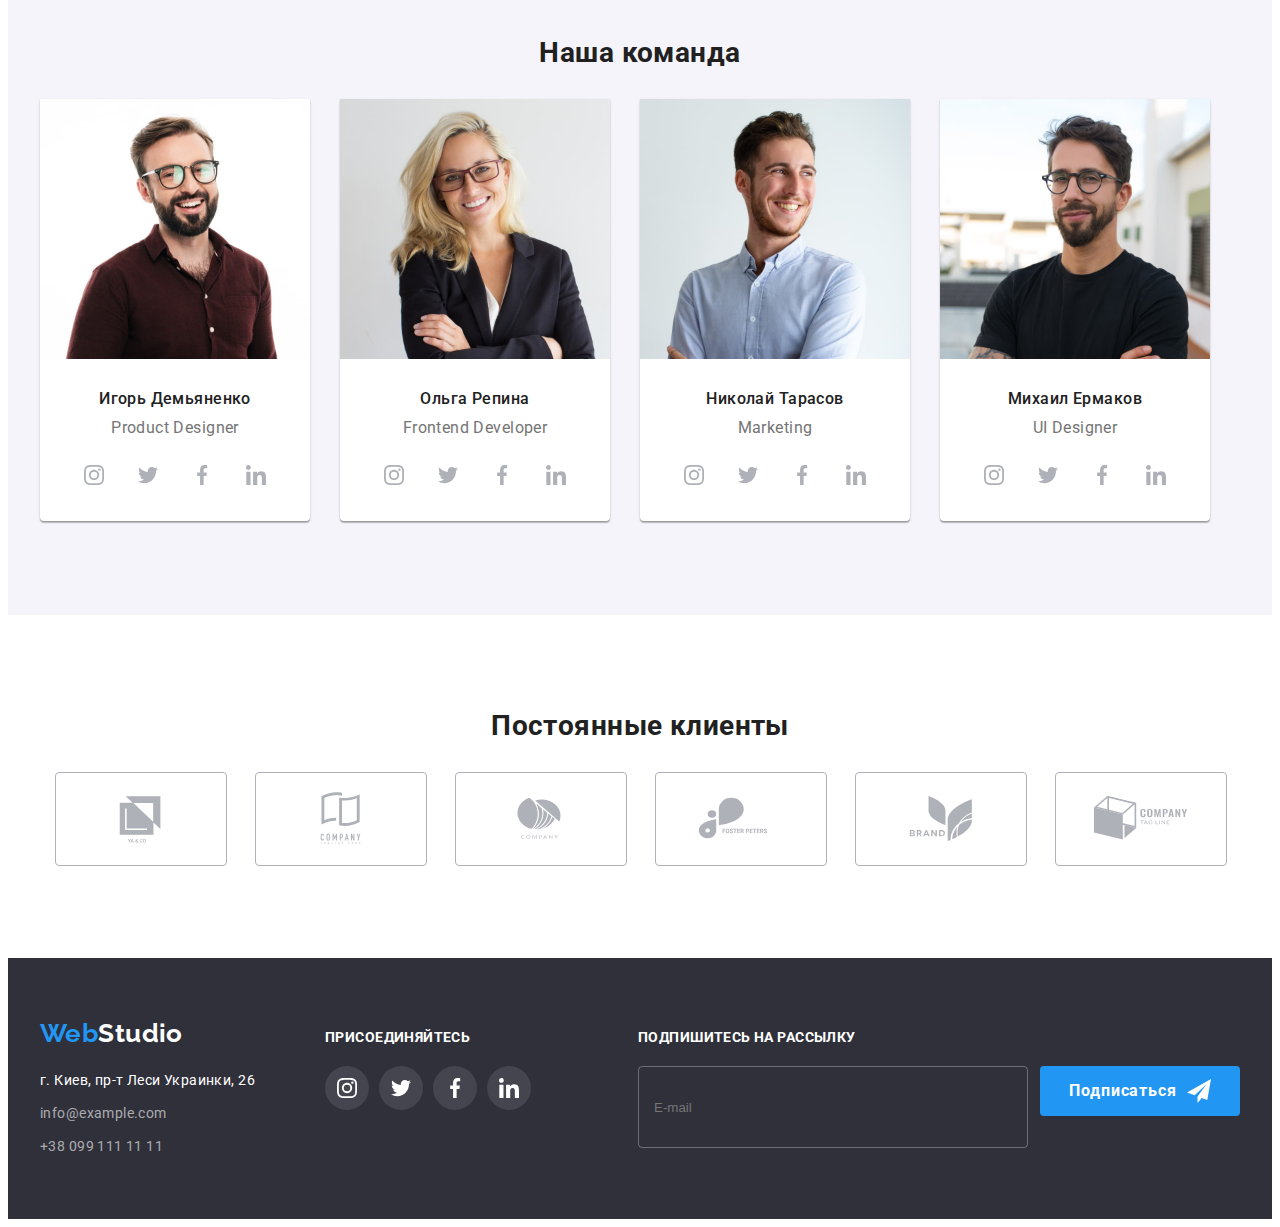
==== commit b9510048: "Позиционирование и отступы для desktop" ====
--- a/index.html
+++ b/index.html
@@ -517,67 +517,66 @@
 
     <footer class="footer-section">
       <div class="container footer">
-       
-          <div class="footer__contacts">
-            <a href="" class="logo footer__logo"><span class="logo--accent">Web</span>Studio</a>
-            <address class="address">
-              <ul>
-                <li class="address__item">
-                  <a
-                    href="https://goo.gl/maps/BYi2ewcJTZ7RtbM76"
-                    target="_blank"
-                    class="address__map-link"
-                  >
-                    г. Киев, пр-т Леси Украинки, 26
-                  </a>
-                </li>
-
-                <li class="address__item">
-                  <a href="mailto:info@example.com" class="address__link"> info@example.com</a>
-                </li>
-
-                <li class="address__item">
-                  <a href="tel:+380991111111" class="address__link"> +38 099 111 11 11 </a>
-                </li>
-              </ul>
-            </address>
-          </div>
-
-          <div class="join">
-            <p class="join__text">присоединяйтесь</p>
-
-            <ul class="join__list">
-              <li class="join__item">
-                <a href="#" class="join__link"
-                  ><svg width="20" height="20">
-                    <use href="./images/icons.svg#icon-instagram-footer"></use>
-                  </svg>
-                </a>
-              </li>
-              <li class="join__item">
-                <a href="#" class="join__link"
-                  ><svg width="20" height="20">
-                    <use href="./images/icons.svg#icon-twitter-footer"></use>
-                  </svg>
-                </a>
-              </li>
-              <li class="join__item">
-                <a href="#" class="join__link">
-                  <svg width="20" height="20">
-                    <use href="./images/icons.svg#icon-facebook-footer"></use>
-                  </svg>
-                </a>
-              </li>
-              <li class="join__item">
-                <a href="#" class="join__link"
-                  ><svg width="20" height="20">
-                    <use href="./images/icons.svg#icon-linkedin-footer"></use>
-                  </svg>
-                </a>
+        <div class="footer__contacts">
+          <a href="" class="logo footer__logo"><span class="logo--accent">Web</span>Studio</a>
+          <address class="address">
+            <ul>
+              <li class="address__item">
+                <a
+                  href="https://goo.gl/maps/BYi2ewcJTZ7RtbM76"
+                  target="_blank"
+                  class="address__map-link"
+                >
+                  г. Киев, пр-т Леси Украинки, 26
+                </a>
+              </li>
+
+              <li class="address__item">
+                <a href="mailto:info@example.com" class="address__link"> info@example.com</a>
+              </li>
+
+              <li class="address__item">
+                <a href="tel:+380991111111" class="address__link"> +38 099 111 11 11 </a>
               </li>
             </ul>
-          </div>
-             <div class="subscribe">
+          </address>
+        </div>
+
+        <div class="join">
+          <p class="join__text">присоединяйтесь</p>
+
+          <ul class="join__list">
+            <li class="join__item">
+              <a href="#" class="join__link"
+                ><svg width="20" height="20">
+                  <use href="./images/icons.svg#icon-instagram-footer"></use>
+                </svg>
+              </a>
+            </li>
+            <li class="join__item">
+              <a href="#" class="join__link"
+                ><svg width="20" height="20">
+                  <use href="./images/icons.svg#icon-twitter-footer"></use>
+                </svg>
+              </a>
+            </li>
+            <li class="join__item">
+              <a href="#" class="join__link">
+                <svg width="20" height="20">
+                  <use href="./images/icons.svg#icon-facebook-footer"></use>
+                </svg>
+              </a>
+            </li>
+            <li class="join__item">
+              <a href="#" class="join__link"
+                ><svg width="20" height="20">
+                  <use href="./images/icons.svg#icon-linkedin-footer"></use>
+                </svg>
+              </a>
+            </li>
+          </ul>
+        </div>
+        <div class="subscribe">
           <label for="subscribe-email" class="subscribe__text">Подпишитесь на рассылку</label>
           <form class="subscribe__form">
             <input
@@ -597,9 +596,6 @@
             </button>
           </form>
         </div>
-        </div>
-
-     
       </div>
     </footer>
     <script src="./js/mobile-menu.js"></script>
--- a/css/main.min.css
+++ b/css/main.min.css
@@ -1,2 +1,2 @@
-:root{--accent-color: #2196f3;--primary-text-color: #757575;--secondary-text-color: #212121;--white-text-color: #ffffff;--white-bcg-color: #ffffff;--secondary-bcg-color: #f5f4fa;--dark-bcg-color: #2f303a;--card-border: #eeeeee;--icon-color: #afb1b8;--hover-btn-color: #188ce8;--timing-function: cubic-bezier(0.4, 0, 0.2, 1)}body{background-color:var(--white-bcg-color);color:var(--primary-text-color);font-family:'Roboto', sans-serif;font-size:14px;line-height:1.71;letter-spacing:0.03em}h1,h2,h3,h4,h5,h6,p{margin-top:0;margin-bottom:0}img{display:block;max-width:100%;height:auto}a{display:block}ul{list-style:none;margin:0;padding:0}button{padding:0px;cursor:pointer}.section__title,.features__title,.team__title,.portfolio__title{color:var(--secondary-text-color)}.works__text,.team__text,.portfolio__text{font-size:16px;color:var(--primary-text-color)}@media screen and (min-width: 768px){.features,.team{display:-webkit-box;display:-ms-flexbox;display:flex;-ms-flex-wrap:wrap;flex-wrap:wrap;margin:-15px}}@media screen and (min-width: 768px){.features__item,.team__item{margin:15px;width:calc((100% - 4 * 15px) / 2)}}.container{margin-left:auto;margin-right:auto;padding-right:15px;padding-left:15px}@media screen and (min-width: 480px){.container{width:480px}}@media screen and (min-width: 768px){.container{width:768px}}.section{padding-top:60px;padding-bottom:60px}.section--other-bcg{background-color:var(--secondary-bcg-color)}.section__title{margin-bottom:30px;font-size:28px;line-height:1.18;text-align:center}.section__title--is-hidden{position:absolute;clip:rect(0 0 0 0);width:1px;height:1px;margin:-1px;border:0;padding:0;overflow:hidden}.btn{display:-webkit-box;display:-ms-flexbox;display:flex;-webkit-box-pack:center;-ms-flex-pack:center;justify-content:center;-webkit-box-align:center;-ms-flex-align:center;align-items:center;text-align:center;width:200px;height:50px;margin:0 auto;font-family:inherit;font-weight:700;font-size:16px;line-height:1.87;letter-spacing:0.06em;background-color:var(--accent-color);color:var(--white-text-color);border:none;border-radius:4px;-webkit-transform:scale(1);transform:scale(1);-webkit-transition:background-color 250ms var(--timing-function),scale 250ms var(--timing-function),-webkit-box-shadow 250ms var(--timing-function);transition:background-color 250ms var(--timing-function),scale 250ms var(--timing-function),-webkit-box-shadow 250ms var(--timing-function);transition:background-color 250ms var(--timing-function),scale 250ms var(--timing-function),box-shadow 250ms var(--timing-function);transition:background-color 250ms var(--timing-function),scale 250ms var(--timing-function),box-shadow 250ms var(--timing-function),-webkit-box-shadow 250ms var(--timing-function)}.btn:focus,.btn:hover{-webkit-transform:scale(1.05);transform:scale(1.05);background-color:var(--hover-btn-color);-webkit-box-shadow:0px 4px 4px rgba(0,0,0,0.15);box-shadow:0px 4px 4px rgba(0,0,0,0.15)}.header{border-bottom:1px solid #ececec}@media screen and (max-width: 767px){.header__container{position:relative}}.header__logo{padding-top:24px;padding-bottom:25px}.logo{color:var(--secondary-text-color);font-family:Raleway, sans-serif;font-weight:700;font-size:26px;line-height:1.19;text-decoration:none}.logo--accent{color:var(--accent-color)}@media screen and (max-width: 1199px){.logo{font-size:24px;line-height:1.17}}@media screen and (min-width: 768px){.header__container{display:-webkit-box;display:-ms-flexbox;display:flex;-webkit-box-align:center;-ms-flex-align:center;align-items:center}}@media screen and (max-width: 767px){.site-nav{position:relative;margin-bottom:32px}}@media screen and (min-width: 768px){.site-nav{margin-left:auto}}@media screen and (min-width: 768px){.nav{display:-webkit-box;display:-ms-flexbox;display:flex}}@media screen and (max-width: 767px){.nav .nav__item:not(:last-child){margin-bottom:32px}}@media screen and (min-width: 768px){.nav .nav__item:not(:last-child){margin-right:50px}}.nav .nav__link{max-height:80px;font-weight:500;text-decoration:none;line-height:1.14;letter-spacing:0.02em;color:var(--secondary-text-color);-webkit-transition:color 250ms var(--timing-function);transition:color 250ms var(--timing-function)}.nav .nav__link--current{color:var(--accent-color);position:relative}.nav .nav__link:hover,.nav .nav__link:focus{color:var(--accent-color)}@media screen and (max-width: 767px){.nav .nav__link{font-size:40px;line-height:1.17}}@media screen and (min-width: 768px){.nav .nav__link{display:block;padding-top:32px;padding-bottom:32px}.nav .nav__link--current::after{content:'';display:block;position:absolute;bottom:0;width:100%;height:4px;background-color:var(--accent-color);border-radius:2px}}@media screen and (max-width: 767px){.contacts{display:-webkit-box;display:-ms-flexbox;display:flex;-webkit-box-orient:vertical;-webkit-box-direction:reverse;-ms-flex-direction:column-reverse;flex-direction:column-reverse;margin-bottom:64px}}@media screen and (min-width: 768px) and (max-width: 1199px){.contacts__item:not(:last-child){margin-bottom:10px}}.contacts__link{display:-webkit-box;display:-ms-flexbox;display:flex;-webkit-box-align:center;-ms-flex-align:center;align-items:center;letter-spacing:0.02em;font-weight:500;text-decoration:none;color:var(--primary-text-color);-webkit-transition:color 250ms var(--timing-function);transition:color 250ms var(--timing-function)}@media screen and (min-width: 768px) and (max-width: 1199px){.contacts__link{font-size:12px;line-height:1.17}}.contacts__link:hover,.contacts__link:focus{color:var(--accent-color)}@media screen and (max-width: 767px){.contacts__link-mail{font-size:24px;line-height:1.17}}@media screen and (max-width: 767px){.contacts__link-phone{margin-bottom:32px;font-size:34px;line-height:1.18;color:var(--accent-color)}}.contacts__icon{margin-right:10px;fill:var(--primary-text-color);-webkit-transition:fill 250ms var(--timing-function);transition:fill 250ms var(--timing-function)}.contacts__link:hover .contacts__icon,.contacts__link:focus .contacts__icon{fill:currentColor}@media screen and (max-width: 767px){.contacts__icon{display:none}}@media screen and (min-width: 768px) and (max-width: 1199px){.contacts__icon--mail{width:14px;height:10px;margin-right:8px}}@media screen and (min-width: 768px) and (max-width: 1199px){.contacts__icon--phone{width:10px;height:14px;margin-right:8px}}@media screen and (max-width: 767px){.menu{display:none;position:absolute;z-index:10;top:0;left:0;padding:48px 40px;width:100%;min-height:517px;height:100vh;background-color:var(--white-bcg-color);-webkit-box-shadow:0px 4px 8px rgba(0,0,0,0.04),0px 2px 4px rgba(0,0,0,0.08),0px 1px 3px rgba(0,0,0,0.16);box-shadow:0px 4px 8px rgba(0,0,0,0.04),0px 2px 4px rgba(0,0,0,0.08),0px 1px 3px rgba(0,0,0,0.16)}.menu--is-open{display:block}}@media screen and (min-width: 768px){.menu{display:-webkit-box;display:-ms-flexbox;display:flex;-webkit-box-align:center;-ms-flex-align:center;align-items:center;-webkit-box-flex:2;-ms-flex-positive:2;flex-grow:2}}.menu__btn{display:-webkit-box;display:-ms-flexbox;display:flex;position:absolute;top:10px;right:15px;width:40px;height:40px;border:none;background-color:transparent;z-index:20}.menu__close-btn{display:none}@media screen and (max-width: 767px){.menu__btn--is-open .menu__close-btn{display:block}}.menu__burger-btn{display:none}@media screen and (max-width: 767px){.menu__burger-btn{display:block}.menu__btn--is-open .menu__burger-btn{display:none}}@media screen and (max-width: 767px){.contacts-menu{position:absolute;left:40px;bottom:48px}}@media screen and (min-width: 768px){.contacts-menu{margin-left:auto}}.contacts-menu__social{display:-webkit-inline-box;display:-ms-inline-flexbox;display:inline-flex;-ms-flex-wrap:wrap;flex-wrap:wrap}@media screen and (min-width: 768px){.contacts-menu__social{display:none}}.contacts-menu__social-item{padding-right:10px}.contacts-menu__social-item:not(:last-child){margin-right:10px;border-right:1px solid rgba(33,33,33,0.2)}.contacts-menu__social-link{font-size:18px;line-height:1.22;letter-spacing:0.02em;color:var(--accent-color)}.hero{margin-left:auto;margin-right:auto;padding:118px 0;text-align:center;background-color:var(--dark-bcg-color);background-image:-webkit-gradient(linear, left top, left bottom, from(rgba(47,48,58,0.4)), to(rgba(47,48,58,0.4))),url("../images/hero-img.jpg");background-image:linear-gradient(rgba(47,48,58,0.4), rgba(47,48,58,0.4)),url("../images/hero-img.jpg");background-size:cover;background-repeat:no-repeat;background-position:center}@media screen and (min-width: 480px){.hero{width:480px}}@media screen and (min-width: 768px){.hero{width:768px}}.hero__title{margin-bottom:30px;text-align:center;text-transform:uppercase;font-weight:900;font-size:26px;line-height:1.61;letter-spacing:0.06em;color:var(--white-text-color)}.hero__btn{margin-left:auto;margin-right:auto}.backdrop{position:fixed;top:0;bottom:0;right:0;left:0;padding:93px 15px;z-index:30;-webkit-backdrop-filter:blur(5px);backdrop-filter:blur(5px);background-color:rgba(0,0,0,0.2);overflow-y:scroll;opacity:1;visibility:visible;-webkit-transition:opacity 250ms var(--timing-function),visibility 350ms var(--timing-function);transition:opacity 250ms var(--timing-function),visibility 350ms var(--timing-function)}.backdrop--is-hidden{opacity:0;visibility:hidden;pointer-events:none}.modal{position:relative;-webkit-transition:-webkit-transform 250ms var(--timing-function);transition:-webkit-transform 250ms var(--timing-function);transition:transform 250ms var(--timing-function);transition:transform 250ms var(--timing-function), -webkit-transform 250ms var(--timing-function);padding:40px;background-color:var(--white-bcg-color);-webkit-box-shadow:0px 1px 3px rgba(0,0,0,0.12),0px 1px 1px rgba(0,0,0,0.14),0px 2px 1px rgba(0,0,0,0.2);box-shadow:0px 1px 3px rgba(0,0,0,0.12),0px 1px 1px rgba(0,0,0,0.14),0px 2px 1px rgba(0,0,0,0.2);border-radius:4px}@media screen and (min-width: 768px){.modal{position:absolute;width:450px;top:50%;left:50%;-webkit-transform:translate(-50%, -50%) scale(1);transform:translate(-50%, -50%) scale(1)}}.backdrop--is-hidden .modal{-webkit-transform:translate(-50%, -50%) scale(0.8);transform:translate(-50%, -50%) scale(0.8)}.modal__close-btn{position:absolute;top:8px;right:8px;width:30px;height:30px;background-color:var(--white-bcg-color);border:1px solid rgba(0,0,0,0.1);border-radius:50%;-webkit-transform:scale(1);transform:scale(1);-webkit-transition:-webkit-transform 250ms var(--timing-function);transition:-webkit-transform 250ms var(--timing-function);transition:transform 250ms var(--timing-function);transition:transform 250ms var(--timing-function), -webkit-transform 250ms var(--timing-function)}.modal__close-btn:hover,.modal__close-btn:focus{-webkit-transform:scale(1.05);transform:scale(1.05)}.modal__close-icon{position:absolute;top:8px;right:8px;-webkit-transition:fill 250ms var(--timing-function);transition:fill 250ms var(--timing-function)}.modal__close-btn:hover .modal__close-icon,.modal__close-btn:focus .modal__close-icon{fill:var(--accent-color)}.form__title{display:block;margin-bottom:30px;text-align:center;font-weight:700;font-size:20px;line-height:1.5;color:var(--secondary-text-color)}.form__field{position:relative;display:block}.form__field:not(:last-child){margin-bottom:28px}.form__input{width:100%;height:40px;padding:12px 12px 12px 42px;border:1px solid rgba(33,33,33,0.2);border-radius:4px;-webkit-transition:border-color 250ms var(--timing-function);transition:border-color 250ms var(--timing-function)}.form__input:hover{border-color:var(--accent-color);cursor:pointer}.form__input:focus{border-color:var(--accent-color);outline:var(--accent-color)}.form__input:not(:placeholder-shown):invalid{border-color:#e23535}.form__label{position:absolute;top:50%;left:42px;font-size:12px;line-height:1.16;letter-spacing:0.01em;-webkit-transform:translateY(-50%);transform:translateY(-50%);-webkit-transition:-webkit-transform 250ms var(--timing-function);transition:-webkit-transform 250ms var(--timing-function);transition:transform 250ms var(--timing-function);transition:transform 250ms var(--timing-function), -webkit-transform 250ms var(--timing-function)}.form__input:not(:placeholder-shown)+.form__label{-webkit-transform:translate(-38px, -38px);transform:translate(-38px, -38px)}.form__field:focus-within .form__label{-webkit-transform:translate(-38px, -38px);transform:translate(-38px, -38px)}.form__icon{position:absolute;top:50%;left:12px;-webkit-transform:translateY(-50%);transform:translateY(-50%);-webkit-transition:fill 250ms var(--timing-function);transition:fill 250ms var(--timing-function)}.form__field:focus-within .form__icon{fill:var(--accent-color)}.comment{margin-top:10px;margin-bottom:20px}.comment__label{font-size:12px;line-height:1.17;letter-spacing:0.01em}.comment__input{display:block;width:100%;height:120px;resize:none;padding:12px 16px;border:1px solid rgba(33,33,33,0.2);border-radius:4px;-webkit-transition:border-color 250ms var(--timing-function);transition:border-color 250ms var(--timing-function)}.comment__input:hover{border-color:var(--accent-color);cursor:pointer}.comment__input:focus{border-color:var(--accent-color);outline:var(--accent-color)}.comment__input::-webkit-input-placeholder{font-size:14px;line-height:1.14;letter-spacing:0.01em;color:rgba(117,117,117,0.5)}.comment__input:-ms-input-placeholder{font-size:14px;line-height:1.14;letter-spacing:0.01em;color:rgba(117,117,117,0.5)}.comment__input::-ms-input-placeholder{font-size:14px;line-height:1.14;letter-spacing:0.01em;color:rgba(117,117,117,0.5)}.comment__input::placeholder{font-size:14px;line-height:1.14;letter-spacing:0.01em;color:rgba(117,117,117,0.5)}.policy{margin-bottom:31px}.policy__field{display:-webkit-box;display:-ms-flexbox;display:flex;-webkit-box-pack:center;-ms-flex-pack:center;justify-content:center;-webkit-box-align:center;-ms-flex-align:center;align-items:center}.policy__checkbox{position:absolute;clip:rect(0 0 0 0);width:1px;height:1px;margin:-1px;border:0;padding:0;overflow:hidden}.policy__icon{display:inline-block;width:16px;height:15px;margin-right:8px;border:1px solid var(--secondary-text-color);border-radius:4px}.policy__checkbox:focus+.policy__icon{outline:2px solid #0e6ab6}.policy__checkbox:hover+.policy__icon{cursor:pointer}.policy__checkbox:checked+.policy__icon{background-color:var(--accent-color);border-color:var(--accent-color);background-image:url("../images/icon-check.svg");background-size:cover;background-origin:border-box}.policy__label{display:inline-block}@media screen and (max-width: 1199px){.policy__label{font-size:12px;line-height:1.17;margin-right:3px}}.policy__link{display:inline-block;color:var(--accent-color);text-decoration-skip-ink:none}@media screen and (max-width: 1199px){.policy__link{font-size:12px;line-height:1.17}}.form__btn{margin-left:auto;margin-right:auto}@media screen and (max-width: 767px){.features__item:not(:last-child){margin-bottom:30px}}.features__icon-box{display:-webkit-box;display:-ms-flexbox;display:flex;-webkit-box-pack:center;-ms-flex-pack:center;justify-content:center;-webkit-box-align:center;-ms-flex-align:center;align-items:center;margin-bottom:30px;height:120px;background-color:var(--secondary-bcg-color);border-radius:4px}.features__icon{height:70px;width:70px}.features__title{margin-bottom:10px;text-align:center;font-weight:700;text-transform:uppercase;line-height:1.14}.works{display:-webkit-box;display:-ms-flexbox;display:flex}@media screen and (max-width: 1199px){.works__section{display:none}}.works__item{position:relative}.works__item:not(:last-child){margin-right:30px}.works__text{position:absolute;bottom:0;display:-webkit-box;display:-ms-flexbox;display:flex;-webkit-box-pack:center;-ms-flex-pack:center;justify-content:center;-webkit-box-align:center;-ms-flex-align:center;align-items:center;width:100%;height:70px;text-transform:uppercase;font-weight:700;font-size:14px;line-height:1.14;color:var(--white-text-color);background-color:rgba(47,48,58,0.8)}.team__item{background-color:var(--white-bcg-color);-webkit-box-shadow:0px 1px 3px rgba(0,0,0,0.12),0px 1px 1px rgba(0,0,0,0.14),0px 2px 1px rgba(0,0,0,0.2);box-shadow:0px 1px 3px rgba(0,0,0,0.12),0px 1px 1px rgba(0,0,0,0.14),0px 2px 1px rgba(0,0,0,0.2);border-radius:0px 0px 4px 4px}@media screen and (max-width: 767px){.team__item:not(:last-child){margin-bottom:30px}}.team__info{padding-top:30px;padding-bottom:24px;text-align:center}.team__title{margin-bottom:10px;font-weight:500;font-size:16px;line-height:1.19}.team__text{line-height:1.19;margin-bottom:16px}.social{display:-webkit-box;display:-ms-flexbox;display:flex;-webkit-box-align:center;-ms-flex-align:center;align-items:center;-webkit-box-pack:center;-ms-flex-pack:center;justify-content:center}.social__item:not(:last-child){margin-right:10px}.social__link{display:-webkit-box;display:-ms-flexbox;display:flex;-webkit-box-align:center;-ms-flex-align:center;align-items:center;-webkit-box-pack:center;-ms-flex-pack:center;justify-content:center;width:44px;height:44px;border-radius:50%;-webkit-transform:scale(1);transform:scale(1);-webkit-transition:background-color 250ms var(--timing-function),-webkit-transform 250ms var(--timing-function);transition:background-color 250ms var(--timing-function),-webkit-transform 250ms var(--timing-function);transition:transform 250ms var(--timing-function),background-color 250ms var(--timing-function);transition:transform 250ms var(--timing-function),background-color 250ms var(--timing-function),-webkit-transform 250ms var(--timing-function)}.social__link:hover,.social__link:focus{border-radius:50%;background-color:var(--accent-color);-webkit-transform:scale(1.05);transform:scale(1.05)}.social__icon{fill:var(--icon-color);-webkit-transition:fill 250ms var(--timing-function);transition:fill 250ms var(--timing-function)}.social__link:hover .social__icon,.social__link:focus .social__icon{fill:var(--white-text-color)}.customers{display:-webkit-box;display:-ms-flexbox;display:flex;-webkit-box-pack:center;-ms-flex-pack:center;justify-content:center;-webkit-box-align:center;-ms-flex-align:center;align-items:center;-ms-flex-wrap:wrap;flex-wrap:wrap}@media screen and (max-width: 767px){.customers{margin:-15px}}.customers__item{height:92px;margin:15px}@media screen and (max-width: 767px){.customers__item{width:calc((100% - 4 * 15px) / 2)}}@media screen and (min-width: 768px){.customers__item{width:calc((100% - 6 * 15px) / 3)}}.customers__link{display:-webkit-box;display:-ms-flexbox;display:flex;-webkit-box-pack:center;-ms-flex-pack:center;justify-content:center;-webkit-box-align:center;-ms-flex-align:center;align-items:center;width:100%;height:100%;border:1px solid var(--icon-color);border-radius:4px;-webkit-transition:border-color 250ms var(--timing-function);transition:border-color 250ms var(--timing-function)}.customers__link:hover,.customers__link:focus{border-color:var(--accent-color)}.customers__icon{fill:var(--icon-color);-webkit-transition:fill 250ms var(--timing-function);transition:fill 250ms var(--timing-function)}.customers__link:hover .customers__icon,.customers__link:focus .customers__icon{fill:var(--accent-color)}.footer-section{padding-top:60px;padding-bottom:60px;background-color:var(--dark-bcg-color)}@media screen and (min-width: 768px) and (max-width: 1199px){.footer{display:-webkit-box;display:-ms-flexbox;display:flex;-ms-flex-pack:distribute;justify-content:space-around;-ms-flex-wrap:wrap;flex-wrap:wrap}}.footer__contacts{text-align:center}@media screen and (max-width: 767px){.footer__contacts{margin-bottom:60px}}.footer__logo{display:block;margin-bottom:20px;color:var(--white-text-color)}.address__item:not(:last-child){margin-bottom:8px}.address{font-style:normal}.address__map-link{color:var(--white-text-color);text-decoration:none}.address__map-link:hover,.address__map-link:focus{color:var(--accent-color)}.address__link{color:rgba(255,255,255,0.6);text-decoration:none;-webkit-transition:color 250ms var(--timing-function);transition:color 250ms var(--timing-function)}.address__link:hover,.address__link:focus{color:var(--accent-color)}.join{text-align:center}@media screen and (max-width: 767px){.join{margin-bottom:60px}}.join__text{margin-bottom:20px;font-weight:bold;line-height:1.14;text-transform:uppercase;color:var(--white-text-color)}@media screen and (min-width: 768px) and (max-width: 1199px){.join__text{margin-top:5px}}.join__list{display:-webkit-box;display:-ms-flexbox;display:flex;-webkit-box-pack:center;-ms-flex-pack:center;justify-content:center;-webkit-box-align:center;-ms-flex-align:center;align-items:center}.join__item:not(:last-child){margin-right:10px}.join__link{display:-webkit-box;display:-ms-flexbox;display:flex;-webkit-box-align:center;-ms-flex-align:center;align-items:center;-webkit-box-pack:center;-ms-flex-pack:center;justify-content:center;height:44px;width:44px;background-color:rgba(255,255,255,0.1);border-radius:50%;-webkit-transform:scale(1);transform:scale(1);-webkit-transition:background-color 250ms var(--timing-function),-webkit-transform 250ms var(--timing-function);transition:background-color 250ms var(--timing-function),-webkit-transform 250ms var(--timing-function);transition:transform 250ms var(--timing-function),background-color 250ms var(--timing-function);transition:transform 250ms var(--timing-function),background-color 250ms var(--timing-function),-webkit-transform 250ms var(--timing-function)}.join__link:hover,.join__link:focus{background-color:var(--accent-color);-webkit-transform:scale(1.1);transform:scale(1.1)}.subscribe{text-align:center}@media screen and (min-width: 768px) and (max-width: 1199px){.subscribe{margin-top:60px}}.subscribe__text{display:block;margin-bottom:20px;font-weight:bold;font-size:14px;line-height:1.14;letter-spacing:0.03em;text-transform:uppercase;color:var(--white-text-color)}.subscribe__input{width:100%;height:50px;padding:15px;border:1px solid rgba(255,255,255,0.3);border-radius:4px;background-color:transparent;color:var(--white-text-color);cursor:pointer;-webkit-transition:border-color 250ms var(--timing-function);transition:border-color 250ms var(--timing-function)}@media screen and (min-width: 768px) and (max-width: 1199px){.subscribe__input{width:450px}}@media screen and (max-width: 1199px){.subscribe__input{margin-bottom:20px}}.subscribe__input:hover{border-color:var(--accent-color)}.subscribe__input:hover:focus{outline:1px solid rgba(255,255,255,0.5)}.btn__icon{margin-left:10px}.filter{display:-webkit-box;display:-ms-flexbox;display:flex;-webkit-box-pack:center;-ms-flex-pack:center;justify-content:center;margin-bottom:50px}.filter__item:not(:last-child){margin-right:8px}.filter__btn{padding:6px 22px;cursor:pointer;text-align:center;font-weight:500;font-size:16px;line-height:1.62;letter-spacing:0.03em;font-family:inherit;color:var(--secondary-text-color);background-color:var(--secondary-bcg-color);border:transparent;border-radius:4px;-webkit-transition:color 250ms var(--timing-function),background-color 250ms var(--timing-function),-webkit-box-shadow 250ms var(--timing-function);transition:color 250ms var(--timing-function),background-color 250ms var(--timing-function),-webkit-box-shadow 250ms var(--timing-function);transition:color 250ms var(--timing-function),background-color 250ms var(--timing-function),box-shadow 250ms var(--timing-function);transition:color 250ms var(--timing-function),background-color 250ms var(--timing-function),box-shadow 250ms var(--timing-function),-webkit-box-shadow 250ms var(--timing-function)}.filter__btn:focus,.filter__btn:hover{background-color:var(--accent-color);color:var(--white-text-color);-webkit-box-shadow:0px 3px 1px rgba(0,0,0,0.1),0px 1px 2px rgba(0,0,0,0.08),0px 2px 2px rgba(0,0,0,0.12);box-shadow:0px 3px 1px rgba(0,0,0,0.1),0px 1px 2px rgba(0,0,0,0.08),0px 2px 2px rgba(0,0,0,0.12)}.portfolio{display:-webkit-box;display:-ms-flexbox;display:flex;-ms-flex-wrap:wrap;flex-wrap:wrap}.portfolio__item{max-width:calc((100% - 60px) / 3)}.portfolio__item:not(:nth-last-child(-n+3)){margin-bottom:30px}.portfolio__item:not(:nth-child(3n)){margin-right:30px}.portfolio__link{display:block;text-decoration:none;-webkit-transition:-webkit-box-shadow 250ms var(--timing-function);transition:-webkit-box-shadow 250ms var(--timing-function);transition:box-shadow 250ms var(--timing-function);transition:box-shadow 250ms var(--timing-function), -webkit-box-shadow 250ms var(--timing-function)}.portfolio__link:hover,.portfolio__link:focus{-webkit-box-shadow:0px 1px 1px rgba(0,0,0,0.12),0px 4px 4px rgba(0,0,0,0.06),1px 4px 6px rgba(0,0,0,0.16);box-shadow:0px 1px 1px rgba(0,0,0,0.12),0px 4px 4px rgba(0,0,0,0.06),1px 4px 6px rgba(0,0,0,0.16)}.portfolio__info{border-left:1px solid var(--card-border);border-right:1px solid var(--card-border);border-bottom:1px solid var(--card-border);padding:20px 24px}.portfolio__title{font-size:18px;line-height:2;margin-bottom:4px;letter-spacing:0.06em}.portfolio__text{line-height:1.87}.portfolio__overlay{position:relative;overflow:hidden}.portfolio__overlay-text{position:absolute;top:0;left:0;width:100%;height:100%;padding:63px 24px;font-size:18px;line-height:1.56;color:var(--white-text-color);background-color:rgba(33,150,243,0.9);-webkit-transform:translateY(100%);transform:translateY(100%);-webkit-transition:-webkit-transform 250ms var(--timing-function);transition:-webkit-transform 250ms var(--timing-function);transition:transform 250ms var(--timing-function);transition:transform 250ms var(--timing-function), -webkit-transform 250ms var(--timing-function)}.portfolio__link:hover .portfolio__overlay-text,.portfolio__link:focus .portfolio__overlay-text{-webkit-transform:translateY(0);transform:translateY(0)}
+:root{--accent-color: #2196f3;--primary-text-color: #757575;--secondary-text-color: #212121;--white-text-color: #ffffff;--white-bcg-color: #ffffff;--secondary-bcg-color: #f5f4fa;--dark-bcg-color: #2f303a;--card-border: #eeeeee;--icon-color: #afb1b8;--hover-btn-color: #188ce8;--timing-function: cubic-bezier(0.4, 0, 0.2, 1)}body{background-color:var(--white-bcg-color);color:var(--primary-text-color);font-family:'Roboto', sans-serif;font-size:14px;line-height:1.71;letter-spacing:0.03em}h1,h2,h3,h4,h5,h6,p{margin-top:0;margin-bottom:0}img{display:block;max-width:100%;height:auto}a{display:block}ul{list-style:none;margin:0;padding:0}button{padding:0px;cursor:pointer}.section__title,.features__title,.team__title,.portfolio__title{color:var(--secondary-text-color)}.works__text,.team__text,.portfolio__text{font-size:16px;color:var(--primary-text-color)}@media screen and (min-width: 768px) and (max-width: 1199px){.features,.team{-ms-flex-wrap:wrap;flex-wrap:wrap;margin:-15px}}@media screen and (min-width: 768px) and (max-width: 1199px){.features__item,.team__item{margin:15px;width:calc((100% - 4 * 15px) / 2)}}.container{margin-left:auto;margin-right:auto;padding-right:15px;padding-left:15px}@media screen and (min-width: 480px){.container{width:480px}}@media screen and (min-width: 768px){.container{width:768px}}@media screen and (min-width: 1200px){.container{width:1200px}}.section{padding-top:60px;padding-bottom:60px}@media screen and (min-width: 1200px){.section{padding-top:94px;padding-bottom:94px}.section--no-indent{padding-bottom:0px}}.section--other-bcg{background-color:var(--secondary-bcg-color)}.section__title{margin-bottom:30px;font-size:28px;line-height:1.18;text-align:center}.section__title--is-hidden{position:absolute;clip:rect(0 0 0 0);width:1px;height:1px;margin:-1px;border:0;padding:0;overflow:hidden}.btn{display:-webkit-box;display:-ms-flexbox;display:flex;-webkit-box-pack:center;-ms-flex-pack:center;justify-content:center;-webkit-box-align:center;-ms-flex-align:center;align-items:center;text-align:center;width:200px;height:50px;margin:0 auto;font-family:inherit;font-weight:700;font-size:16px;line-height:1.87;letter-spacing:0.06em;background-color:var(--accent-color);color:var(--white-text-color);border:none;border-radius:4px;-webkit-transform:scale(1);transform:scale(1);-webkit-transition:background-color 250ms var(--timing-function),scale 250ms var(--timing-function),-webkit-box-shadow 250ms var(--timing-function);transition:background-color 250ms var(--timing-function),scale 250ms var(--timing-function),-webkit-box-shadow 250ms var(--timing-function);transition:background-color 250ms var(--timing-function),scale 250ms var(--timing-function),box-shadow 250ms var(--timing-function);transition:background-color 250ms var(--timing-function),scale 250ms var(--timing-function),box-shadow 250ms var(--timing-function),-webkit-box-shadow 250ms var(--timing-function)}.btn:focus,.btn:hover{-webkit-transform:scale(1.05);transform:scale(1.05);background-color:var(--hover-btn-color);-webkit-box-shadow:0px 4px 4px rgba(0,0,0,0.15);box-shadow:0px 4px 4px rgba(0,0,0,0.15)}.header{border-bottom:1px solid #ececec}@media screen and (max-width: 767px){.header__container{position:relative}}.header__logo{padding-top:24px;padding-bottom:25px}@media screen and (min-width: 1200px){.header__logo{margin-right:93px}}.logo{color:var(--secondary-text-color);font-family:Raleway, sans-serif;font-weight:700;font-size:26px;line-height:1.19;text-decoration:none}.logo--accent{color:var(--accent-color)}@media screen and (max-width: 1199px){.logo{font-size:24px;line-height:1.17}}@media screen and (min-width: 768px){.header__container{display:-webkit-box;display:-ms-flexbox;display:flex;-webkit-box-align:center;-ms-flex-align:center;align-items:center}}@media screen and (max-width: 767px){.site-nav{position:relative;margin-bottom:32px}}@media screen and (min-width: 768px) and (max-width: 1199px){.site-nav{margin-left:auto}}@media screen and (min-width: 768px){.nav{display:-webkit-box;display:-ms-flexbox;display:flex}}@media screen and (max-width: 767px){.nav .nav__item:not(:last-child){margin-bottom:32px}}@media screen and (min-width: 768px){.nav .nav__item:not(:last-child){margin-right:50px}}.nav .nav__link{max-height:80px;font-weight:500;text-decoration:none;line-height:1.14;letter-spacing:0.02em;color:var(--secondary-text-color);-webkit-transition:color 250ms var(--timing-function);transition:color 250ms var(--timing-function)}.nav .nav__link--current{color:var(--accent-color);position:relative}.nav .nav__link:hover,.nav .nav__link:focus{color:var(--accent-color)}@media screen and (max-width: 767px){.nav .nav__link{font-size:40px;line-height:1.17}}@media screen and (min-width: 768px){.nav .nav__link{display:block;padding-top:32px;padding-bottom:32px}.nav .nav__link--current::after{content:'';display:block;position:absolute;bottom:0;width:100%;height:4px;background-color:var(--accent-color);border-radius:2px}}@media screen and (max-width: 767px){.contacts{display:-webkit-box;display:-ms-flexbox;display:flex;-webkit-box-orient:vertical;-webkit-box-direction:reverse;-ms-flex-direction:column-reverse;flex-direction:column-reverse;margin-bottom:64px}}@media screen and (min-width: 1200px){.contacts{display:-webkit-box;display:-ms-flexbox;display:flex;margin-left:auto}}@media screen and (min-width: 768px) and (max-width: 1199px){.contacts__item:not(:last-child){margin-bottom:10px}}@media screen and (min-width: 1200px){.contacts__item:not(:last-child){margin-right:30px}}.contacts__link{display:-webkit-box;display:-ms-flexbox;display:flex;-webkit-box-align:center;-ms-flex-align:center;align-items:center;letter-spacing:0.02em;font-weight:500;text-decoration:none;color:var(--primary-text-color);-webkit-transition:color 250ms var(--timing-function);transition:color 250ms var(--timing-function)}.contacts__link:hover,.contacts__link:focus{color:var(--accent-color)}@media screen and (min-width: 768px) and (max-width: 1199px){.contacts__link{font-size:12px;line-height:1.17}}@media screen and (min-width: 1200px){.contacts__link{display:-webkit-box;display:-ms-flexbox;display:flex;max-height:80px;padding-top:32px;padding-bottom:32px;line-height:1.14}}.contacts__link:hover,.contacts__link:focus{color:var(--accent-color)}@media screen and (max-width: 767px){.contacts__link-mail{font-size:24px;line-height:1.17}}@media screen and (max-width: 767px){.contacts__link-phone{margin-bottom:32px;font-size:34px;line-height:1.18;color:var(--accent-color)}}.contacts__icon{margin-right:10px;fill:var(--primary-text-color);-webkit-transition:fill 250ms var(--timing-function);transition:fill 250ms var(--timing-function)}.contacts__link:hover .contacts__icon,.contacts__link:focus .contacts__icon{fill:currentColor}@media screen and (max-width: 767px){.contacts__icon{display:none}}@media screen and (min-width: 768px) and (max-width: 1199px){.contacts__icon--mail{width:14px;height:10px;margin-right:8px}}@media screen and (min-width: 768px) and (max-width: 1199px){.contacts__icon--phone{width:10px;height:14px;margin-right:8px}}@media screen and (max-width: 767px){.menu{display:none;position:absolute;z-index:10;top:0;left:0;padding:48px 40px;width:100%;min-height:517px;height:100vh;background-color:var(--white-bcg-color);-webkit-box-shadow:0px 4px 8px rgba(0,0,0,0.04),0px 2px 4px rgba(0,0,0,0.08),0px 1px 3px rgba(0,0,0,0.16);box-shadow:0px 4px 8px rgba(0,0,0,0.04),0px 2px 4px rgba(0,0,0,0.08),0px 1px 3px rgba(0,0,0,0.16)}.menu--is-open{display:block}}@media screen and (min-width: 768px){.menu{display:-webkit-box;display:-ms-flexbox;display:flex;-webkit-box-align:center;-ms-flex-align:center;align-items:center;-webkit-box-flex:2;-ms-flex-positive:2;flex-grow:2}}.menu__btn{display:-webkit-box;display:-ms-flexbox;display:flex;position:absolute;top:10px;right:15px;width:40px;height:40px;border:none;background-color:transparent;z-index:20}.menu__close-btn{display:none}@media screen and (max-width: 767px){.menu__btn--is-open .menu__close-btn{display:block}}.menu__burger-btn{display:none}@media screen and (max-width: 767px){.menu__burger-btn{display:block}.menu__btn--is-open .menu__burger-btn{display:none}}@media screen and (max-width: 767px){.contacts-menu{position:absolute;left:40px;bottom:48px}}@media screen and (min-width: 768px){.contacts-menu{margin-left:auto}}.contacts-menu__social{display:-webkit-inline-box;display:-ms-inline-flexbox;display:inline-flex;-ms-flex-wrap:wrap;flex-wrap:wrap}@media screen and (min-width: 768px){.contacts-menu__social{display:none}}.contacts-menu__social-item{padding-right:10px}.contacts-menu__social-item:not(:last-child){margin-right:10px;border-right:1px solid rgba(33,33,33,0.2)}.contacts-menu__social-link{font-size:18px;line-height:1.22;letter-spacing:0.02em;color:var(--accent-color)}.hero{margin-left:auto;margin-right:auto;padding:118px 0;text-align:center;background-color:var(--dark-bcg-color);background-image:-webkit-gradient(linear, left top, left bottom, from(rgba(47,48,58,0.4)), to(rgba(47,48,58,0.4))),url("../images/hero-img.jpg");background-image:linear-gradient(rgba(47,48,58,0.4), rgba(47,48,58,0.4)),url("../images/hero-img.jpg");background-size:cover;background-repeat:no-repeat;background-position:center}@media screen and (min-width: 480px) and (max-width: 767px){.hero{width:480px}}@media screen and (min-width: 768px) and (max-width: 1199px){.hero{width:768px}}@media screen and (min-width: 1200px){.hero{max-width:1600px;padding-top:200px;padding-bottom:200px}}.hero__title{margin-bottom:30px;text-align:center;text-transform:uppercase;font-weight:900;font-size:26px;line-height:1.61;letter-spacing:0.06em;color:var(--white-text-color)}.hero__btn{margin-left:auto;margin-right:auto}.backdrop{position:fixed;top:0;bottom:0;right:0;left:0;padding:93px 15px;z-index:30;-webkit-backdrop-filter:blur(5px);backdrop-filter:blur(5px);background-color:rgba(0,0,0,0.2);overflow-y:scroll;opacity:1;visibility:visible;-webkit-transition:opacity 250ms var(--timing-function),visibility 350ms var(--timing-function);transition:opacity 250ms var(--timing-function),visibility 350ms var(--timing-function)}.backdrop--is-hidden{opacity:0;visibility:hidden;pointer-events:none}.modal{position:relative;-webkit-transition:-webkit-transform 250ms var(--timing-function);transition:-webkit-transform 250ms var(--timing-function);transition:transform 250ms var(--timing-function);transition:transform 250ms var(--timing-function), -webkit-transform 250ms var(--timing-function);padding:40px;background-color:var(--white-bcg-color);-webkit-box-shadow:0px 1px 3px rgba(0,0,0,0.12),0px 1px 1px rgba(0,0,0,0.14),0px 2px 1px rgba(0,0,0,0.2);box-shadow:0px 1px 3px rgba(0,0,0,0.12),0px 1px 1px rgba(0,0,0,0.14),0px 2px 1px rgba(0,0,0,0.2);border-radius:4px}@media screen and (min-width: 768px){.modal{position:absolute;width:450px;top:50%;left:50%;-webkit-transform:translate(-50%, -50%) scale(1);transform:translate(-50%, -50%) scale(1)}}.backdrop--is-hidden .modal{-webkit-transform:translate(-50%, -50%) scale(0.8);transform:translate(-50%, -50%) scale(0.8)}.modal__close-btn{position:absolute;top:8px;right:8px;width:30px;height:30px;background-color:var(--white-bcg-color);border:1px solid rgba(0,0,0,0.1);border-radius:50%;-webkit-transform:scale(1);transform:scale(1);-webkit-transition:-webkit-transform 250ms var(--timing-function);transition:-webkit-transform 250ms var(--timing-function);transition:transform 250ms var(--timing-function);transition:transform 250ms var(--timing-function), -webkit-transform 250ms var(--timing-function)}.modal__close-btn:hover,.modal__close-btn:focus{-webkit-transform:scale(1.05);transform:scale(1.05)}.modal__close-icon{position:absolute;top:8px;right:8px;-webkit-transition:fill 250ms var(--timing-function);transition:fill 250ms var(--timing-function)}.modal__close-btn:hover .modal__close-icon,.modal__close-btn:focus .modal__close-icon{fill:var(--accent-color)}.form__title{display:block;margin-bottom:30px;text-align:center;font-weight:700;font-size:20px;line-height:1.5;color:var(--secondary-text-color)}.form__field{position:relative;display:block}.form__field:not(:last-child){margin-bottom:28px}.form__input{width:100%;height:40px;padding:12px 12px 12px 42px;border:1px solid rgba(33,33,33,0.2);border-radius:4px;-webkit-transition:border-color 250ms var(--timing-function);transition:border-color 250ms var(--timing-function)}.form__input:hover{border-color:var(--accent-color);cursor:pointer}.form__input:focus{border-color:var(--accent-color);outline:var(--accent-color)}.form__input:not(:placeholder-shown):invalid{border-color:#e23535}.form__label{position:absolute;top:50%;left:42px;font-size:12px;line-height:1.16;letter-spacing:0.01em;-webkit-transform:translateY(-50%);transform:translateY(-50%);-webkit-transition:-webkit-transform 250ms var(--timing-function);transition:-webkit-transform 250ms var(--timing-function);transition:transform 250ms var(--timing-function);transition:transform 250ms var(--timing-function), -webkit-transform 250ms var(--timing-function)}.form__input:not(:placeholder-shown)+.form__label{-webkit-transform:translate(-38px, -38px);transform:translate(-38px, -38px)}.form__field:focus-within .form__label{-webkit-transform:translate(-38px, -38px);transform:translate(-38px, -38px)}.form__icon{position:absolute;top:50%;left:12px;-webkit-transform:translateY(-50%);transform:translateY(-50%);-webkit-transition:fill 250ms var(--timing-function);transition:fill 250ms var(--timing-function)}.form__field:focus-within .form__icon{fill:var(--accent-color)}.comment{margin-top:10px;margin-bottom:20px}.comment__label{font-size:12px;line-height:1.17;letter-spacing:0.01em}.comment__input{display:block;width:100%;height:120px;resize:none;padding:12px 16px;border:1px solid rgba(33,33,33,0.2);border-radius:4px;-webkit-transition:border-color 250ms var(--timing-function);transition:border-color 250ms var(--timing-function)}.comment__input:hover{border-color:var(--accent-color);cursor:pointer}.comment__input:focus{border-color:var(--accent-color);outline:var(--accent-color)}.comment__input::-webkit-input-placeholder{font-size:14px;line-height:1.14;letter-spacing:0.01em;color:rgba(117,117,117,0.5)}.comment__input:-ms-input-placeholder{font-size:14px;line-height:1.14;letter-spacing:0.01em;color:rgba(117,117,117,0.5)}.comment__input::-ms-input-placeholder{font-size:14px;line-height:1.14;letter-spacing:0.01em;color:rgba(117,117,117,0.5)}.comment__input::placeholder{font-size:14px;line-height:1.14;letter-spacing:0.01em;color:rgba(117,117,117,0.5)}.policy{margin-bottom:31px}.policy__field{display:-webkit-box;display:-ms-flexbox;display:flex;-webkit-box-pack:center;-ms-flex-pack:center;justify-content:center;-webkit-box-align:center;-ms-flex-align:center;align-items:center}.policy__checkbox{position:absolute;clip:rect(0 0 0 0);width:1px;height:1px;margin:-1px;border:0;padding:0;overflow:hidden}.policy__icon{display:inline-block;width:16px;height:15px;margin-right:8px;border:1px solid var(--secondary-text-color);border-radius:4px}.policy__checkbox:focus+.policy__icon{outline:2px solid #0e6ab6}.policy__checkbox:hover+.policy__icon{cursor:pointer}.policy__checkbox:checked+.policy__icon{background-color:var(--accent-color);border-color:var(--accent-color);background-image:url("../images/icon-check.svg");background-size:cover;background-origin:border-box}.policy__label{display:inline-block}@media screen and (max-width: 1199px){.policy__label{font-size:12px;line-height:1.17;margin-right:3px}}.policy__link{display:inline-block;color:var(--accent-color);text-decoration-skip-ink:none}@media screen and (max-width: 1199px){.policy__link{font-size:12px;line-height:1.17}}.form__btn{margin-left:auto;margin-right:auto}@media screen and (min-width: 768px){.features{display:-webkit-box;display:-ms-flexbox;display:flex}}@media screen and (max-width: 767px){.features__item:not(:last-child){margin-bottom:30px}}@media screen and (min-width: 1200px){.features__item{max-width:270px}.features__item:not(:last-child){margin-right:30px}}.features__icon-box{display:-webkit-box;display:-ms-flexbox;display:flex;-webkit-box-pack:center;-ms-flex-pack:center;justify-content:center;-webkit-box-align:center;-ms-flex-align:center;align-items:center;margin-bottom:30px;height:120px;background-color:var(--secondary-bcg-color);border-radius:4px}.features__icon{height:70px;width:70px}.features__title{margin-bottom:10px;font-weight:700;text-transform:uppercase;line-height:1.14}@media screen and (max-width: 767px){.features__title{text-align:center}}.works{display:-webkit-box;display:-ms-flexbox;display:flex}@media screen and (max-width: 1199px){.works__section{display:none}}.works__item{position:relative}.works__item:not(:last-child){margin-right:30px}.works__text{position:absolute;bottom:0;display:-webkit-box;display:-ms-flexbox;display:flex;-webkit-box-pack:center;-ms-flex-pack:center;justify-content:center;-webkit-box-align:center;-ms-flex-align:center;align-items:center;width:100%;height:70px;text-transform:uppercase;font-weight:700;font-size:14px;line-height:1.14;color:var(--white-text-color);background-color:rgba(47,48,58,0.8)}@media screen and (min-width: 768px){.team{display:-webkit-box;display:-ms-flexbox;display:flex}}.team__item{background-color:var(--white-bcg-color);-webkit-box-shadow:0px 1px 3px rgba(0,0,0,0.12),0px 1px 1px rgba(0,0,0,0.14),0px 2px 1px rgba(0,0,0,0.2);box-shadow:0px 1px 3px rgba(0,0,0,0.12),0px 1px 1px rgba(0,0,0,0.14),0px 2px 1px rgba(0,0,0,0.2);border-radius:0px 0px 4px 4px}@media screen and (max-width: 767px){.team__item:not(:last-child){margin-bottom:30px}}@media screen and (max-width: 1199px){.team__item{margin:15px}}@media screen and (min-width: 1200px){.team__item:not(:last-child){margin-right:30px}}.team__info{padding-top:30px;padding-bottom:24px;text-align:center}.team__title{margin-bottom:10px;font-weight:500;font-size:16px;line-height:1.19}.team__text{line-height:1.19;margin-bottom:16px}.social{display:-webkit-box;display:-ms-flexbox;display:flex;-webkit-box-align:center;-ms-flex-align:center;align-items:center;-webkit-box-pack:center;-ms-flex-pack:center;justify-content:center}.social__item:not(:last-child){margin-right:10px}.social__link{display:-webkit-box;display:-ms-flexbox;display:flex;-webkit-box-align:center;-ms-flex-align:center;align-items:center;-webkit-box-pack:center;-ms-flex-pack:center;justify-content:center;width:44px;height:44px;border-radius:50%;-webkit-transform:scale(1);transform:scale(1);-webkit-transition:background-color 250ms var(--timing-function),-webkit-transform 250ms var(--timing-function);transition:background-color 250ms var(--timing-function),-webkit-transform 250ms var(--timing-function);transition:transform 250ms var(--timing-function),background-color 250ms var(--timing-function);transition:transform 250ms var(--timing-function),background-color 250ms var(--timing-function),-webkit-transform 250ms var(--timing-function)}.social__link:hover,.social__link:focus{border-radius:50%;background-color:var(--accent-color);-webkit-transform:scale(1.05);transform:scale(1.05)}.social__icon{fill:var(--icon-color);-webkit-transition:fill 250ms var(--timing-function);transition:fill 250ms var(--timing-function)}.social__link:hover .social__icon,.social__link:focus .social__icon{fill:var(--white-text-color)}.customers{display:-webkit-box;display:-ms-flexbox;display:flex;-webkit-box-pack:center;-ms-flex-pack:center;justify-content:center;-webkit-box-align:center;-ms-flex-align:center;align-items:center;-ms-flex-wrap:wrap;flex-wrap:wrap}@media screen and (max-width: 767px){.customers{margin:-15px}}.customers__item{height:92px}@media screen and (max-width: 767px){.customers__item{margin:15px;width:calc((100% - 4 * 15px) / 2)}}@media screen and (min-width: 768px){.customers__item{width:calc((100% - 6 * 15px) / 3)}}@media screen and (max-width: 1199px){.customers__item{margin:15px}}@media screen and (min-width: 1200px){.customers__item{width:170px}.customers__item:not(:last-child){margin-right:30px}}.customers__link{display:-webkit-box;display:-ms-flexbox;display:flex;-webkit-box-pack:center;-ms-flex-pack:center;justify-content:center;-webkit-box-align:center;-ms-flex-align:center;align-items:center;width:100%;height:100%;border:1px solid var(--icon-color);border-radius:4px;-webkit-transition:border-color 250ms var(--timing-function);transition:border-color 250ms var(--timing-function)}.customers__link:hover,.customers__link:focus{border-color:var(--accent-color)}.customers__icon{fill:var(--icon-color);-webkit-transition:fill 250ms var(--timing-function);transition:fill 250ms var(--timing-function)}.customers__link:hover .customers__icon,.customers__link:focus .customers__icon{fill:var(--accent-color)}.footer-section{padding-top:60px;padding-bottom:60px;background-color:var(--dark-bcg-color)}@media screen and (min-width: 768px) and (max-width: 1199px){.footer{display:-webkit-box;display:-ms-flexbox;display:flex;-ms-flex-pack:distribute;justify-content:space-around;-ms-flex-wrap:wrap;flex-wrap:wrap}}@media screen and (min-width: 1200px){.footer{display:-webkit-box;display:-ms-flexbox;display:flex;-webkit-box-align:baseline;-ms-flex-align:baseline;align-items:baseline}}@media screen and (max-width: 767px){.footer__contacts{margin-bottom:60px}}@media screen and (max-width: 1199px){.footer__contacts{text-align:center}}@media screen and (min-width: 1200px){.footer__contacts{margin-right:70px}}.footer__logo{display:block;margin-bottom:20px;color:var(--white-text-color)}.address__item:not(:last-child){margin-bottom:8px}@media screen and (min-width: 1200px){.address__item:not(:last-child){margin-bottom:9px}}.address{font-style:normal}.address__map-link{color:var(--white-text-color);text-decoration:none}.address__map-link:hover,.address__map-link:focus{color:var(--accent-color)}.address__link{color:rgba(255,255,255,0.6);text-decoration:none;-webkit-transition:color 250ms var(--timing-function);transition:color 250ms var(--timing-function)}.address__link:hover,.address__link:focus{color:var(--accent-color)}@media screen and (max-width: 767px){.join{margin-bottom:60px}}@media screen and (max-width: 1199px){.join{text-align:center}}.join__text{margin-bottom:20px;font-weight:bold;line-height:1.14;text-transform:uppercase;color:var(--white-text-color)}@media screen and (min-width: 768px) and (max-width: 1199px){.join__text{margin-top:5px}}.join__list{display:-webkit-box;display:-ms-flexbox;display:flex;-webkit-box-pack:center;-ms-flex-pack:center;justify-content:center;-webkit-box-align:center;-ms-flex-align:center;align-items:center}.join__item:not(:last-child){margin-right:10px}.join__link{display:-webkit-box;display:-ms-flexbox;display:flex;-webkit-box-align:center;-ms-flex-align:center;align-items:center;-webkit-box-pack:center;-ms-flex-pack:center;justify-content:center;height:44px;width:44px;background-color:rgba(255,255,255,0.1);border-radius:50%;-webkit-transform:scale(1);transform:scale(1);-webkit-transition:background-color 250ms var(--timing-function),-webkit-transform 250ms var(--timing-function);transition:background-color 250ms var(--timing-function),-webkit-transform 250ms var(--timing-function);transition:transform 250ms var(--timing-function),background-color 250ms var(--timing-function);transition:transform 250ms var(--timing-function),background-color 250ms var(--timing-function),-webkit-transform 250ms var(--timing-function)}.join__link:hover,.join__link:focus{background-color:var(--accent-color);-webkit-transform:scale(1.1);transform:scale(1.1)}@media screen and (min-width: 768px) and (max-width: 1199px){.subscribe{margin-top:60px}}@media screen and (max-width: 1199px){.subscribe{text-align:center}}@media screen and (min-width: 1200px){.subscribe{margin-left:auto}}.subscribe__text{display:block;margin-bottom:20px;font-weight:bold;font-size:14px;line-height:1.14;letter-spacing:0.03em;text-transform:uppercase;color:var(--white-text-color)}@media screen and (min-width: 1200px){.subscribe__form{display:-webkit-box;display:-ms-flexbox;display:flex;-webkit-box-pack:center;-ms-flex-pack:center;justify-content:center}}.subscribe__input{width:100%;height:50px;padding:15px;border:1px solid rgba(255,255,255,0.3);border-radius:4px;background-color:transparent;color:var(--white-text-color);cursor:pointer;-webkit-transition:border-color 250ms var(--timing-function);transition:border-color 250ms var(--timing-function)}@media screen and (min-width: 768px) and (max-width: 1199px){.subscribe__input{width:450px}}@media screen and (max-width: 1199px){.subscribe__input{margin-bottom:20px}}@media screen and (min-width: 1200px){.subscribe__input{width:358px}}.subscribe__input:hover{border-color:var(--accent-color)}.subscribe__input:hover:focus{outline:1px solid rgba(255,255,255,0.5)}@media screen and (min-width: 1200px){.subscribe__btn{margin-left:12px}}.btn__icon{margin-left:10px}.filter{display:-webkit-box;display:-ms-flexbox;display:flex;-webkit-box-pack:center;-ms-flex-pack:center;justify-content:center;margin-bottom:50px}.filter__item:not(:last-child){margin-right:8px}.filter__btn{padding:6px 22px;cursor:pointer;text-align:center;font-weight:500;font-size:16px;line-height:1.62;letter-spacing:0.03em;font-family:inherit;color:var(--secondary-text-color);background-color:var(--secondary-bcg-color);border:transparent;border-radius:4px;-webkit-transition:color 250ms var(--timing-function),background-color 250ms var(--timing-function),-webkit-box-shadow 250ms var(--timing-function);transition:color 250ms var(--timing-function),background-color 250ms var(--timing-function),-webkit-box-shadow 250ms var(--timing-function);transition:color 250ms var(--timing-function),background-color 250ms var(--timing-function),box-shadow 250ms var(--timing-function);transition:color 250ms var(--timing-function),background-color 250ms var(--timing-function),box-shadow 250ms var(--timing-function),-webkit-box-shadow 250ms var(--timing-function)}.filter__btn:focus,.filter__btn:hover{background-color:var(--accent-color);color:var(--white-text-color);-webkit-box-shadow:0px 3px 1px rgba(0,0,0,0.1),0px 1px 2px rgba(0,0,0,0.08),0px 2px 2px rgba(0,0,0,0.12);box-shadow:0px 3px 1px rgba(0,0,0,0.1),0px 1px 2px rgba(0,0,0,0.08),0px 2px 2px rgba(0,0,0,0.12)}.portfolio{display:-webkit-box;display:-ms-flexbox;display:flex;-ms-flex-wrap:wrap;flex-wrap:wrap}.portfolio__item{max-width:calc((100% - 60px) / 3)}.portfolio__item:not(:nth-last-child(-n+3)){margin-bottom:30px}.portfolio__item:not(:nth-child(3n)){margin-right:30px}.portfolio__link{display:block;text-decoration:none;-webkit-transition:-webkit-box-shadow 250ms var(--timing-function);transition:-webkit-box-shadow 250ms var(--timing-function);transition:box-shadow 250ms var(--timing-function);transition:box-shadow 250ms var(--timing-function), -webkit-box-shadow 250ms var(--timing-function)}.portfolio__link:hover,.portfolio__link:focus{-webkit-box-shadow:0px 1px 1px rgba(0,0,0,0.12),0px 4px 4px rgba(0,0,0,0.06),1px 4px 6px rgba(0,0,0,0.16);box-shadow:0px 1px 1px rgba(0,0,0,0.12),0px 4px 4px rgba(0,0,0,0.06),1px 4px 6px rgba(0,0,0,0.16)}.portfolio__info{border-left:1px solid var(--card-border);border-right:1px solid var(--card-border);border-bottom:1px solid var(--card-border);padding:20px 24px}.portfolio__title{font-size:18px;line-height:2;margin-bottom:4px;letter-spacing:0.06em}.portfolio__text{line-height:1.87}.portfolio__overlay{position:relative;overflow:hidden}.portfolio__overlay-text{position:absolute;top:0;left:0;width:100%;height:100%;padding:63px 24px;font-size:18px;line-height:1.56;color:var(--white-text-color);background-color:rgba(33,150,243,0.9);-webkit-transform:translateY(100%);transform:translateY(100%);-webkit-transition:-webkit-transform 250ms var(--timing-function);transition:-webkit-transform 250ms var(--timing-function);transition:transform 250ms var(--timing-function);transition:transform 250ms var(--timing-function), -webkit-transform 250ms var(--timing-function)}.portfolio__link:hover .portfolio__overlay-text,.portfolio__link:focus .portfolio__overlay-text{-webkit-transform:translateY(0);transform:translateY(0)}
 /*# sourceMappingURL=main.min.css.map */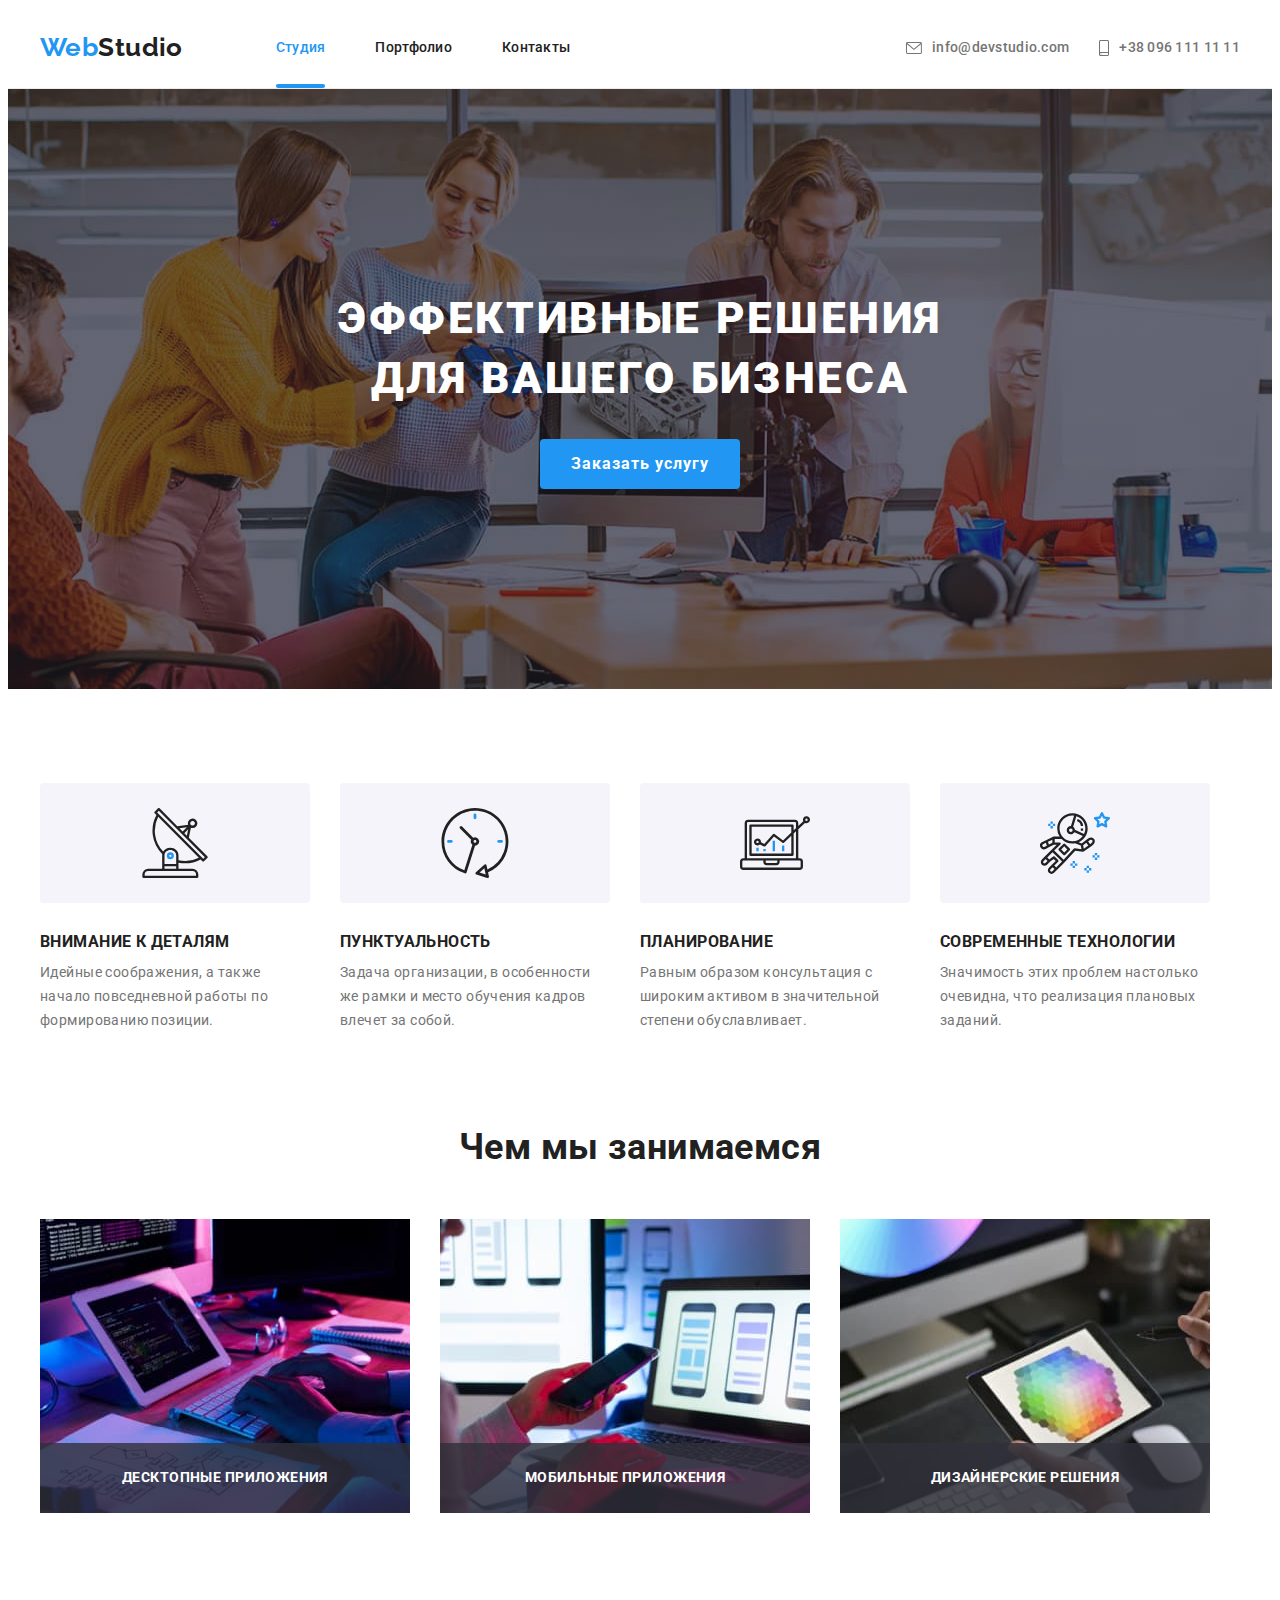
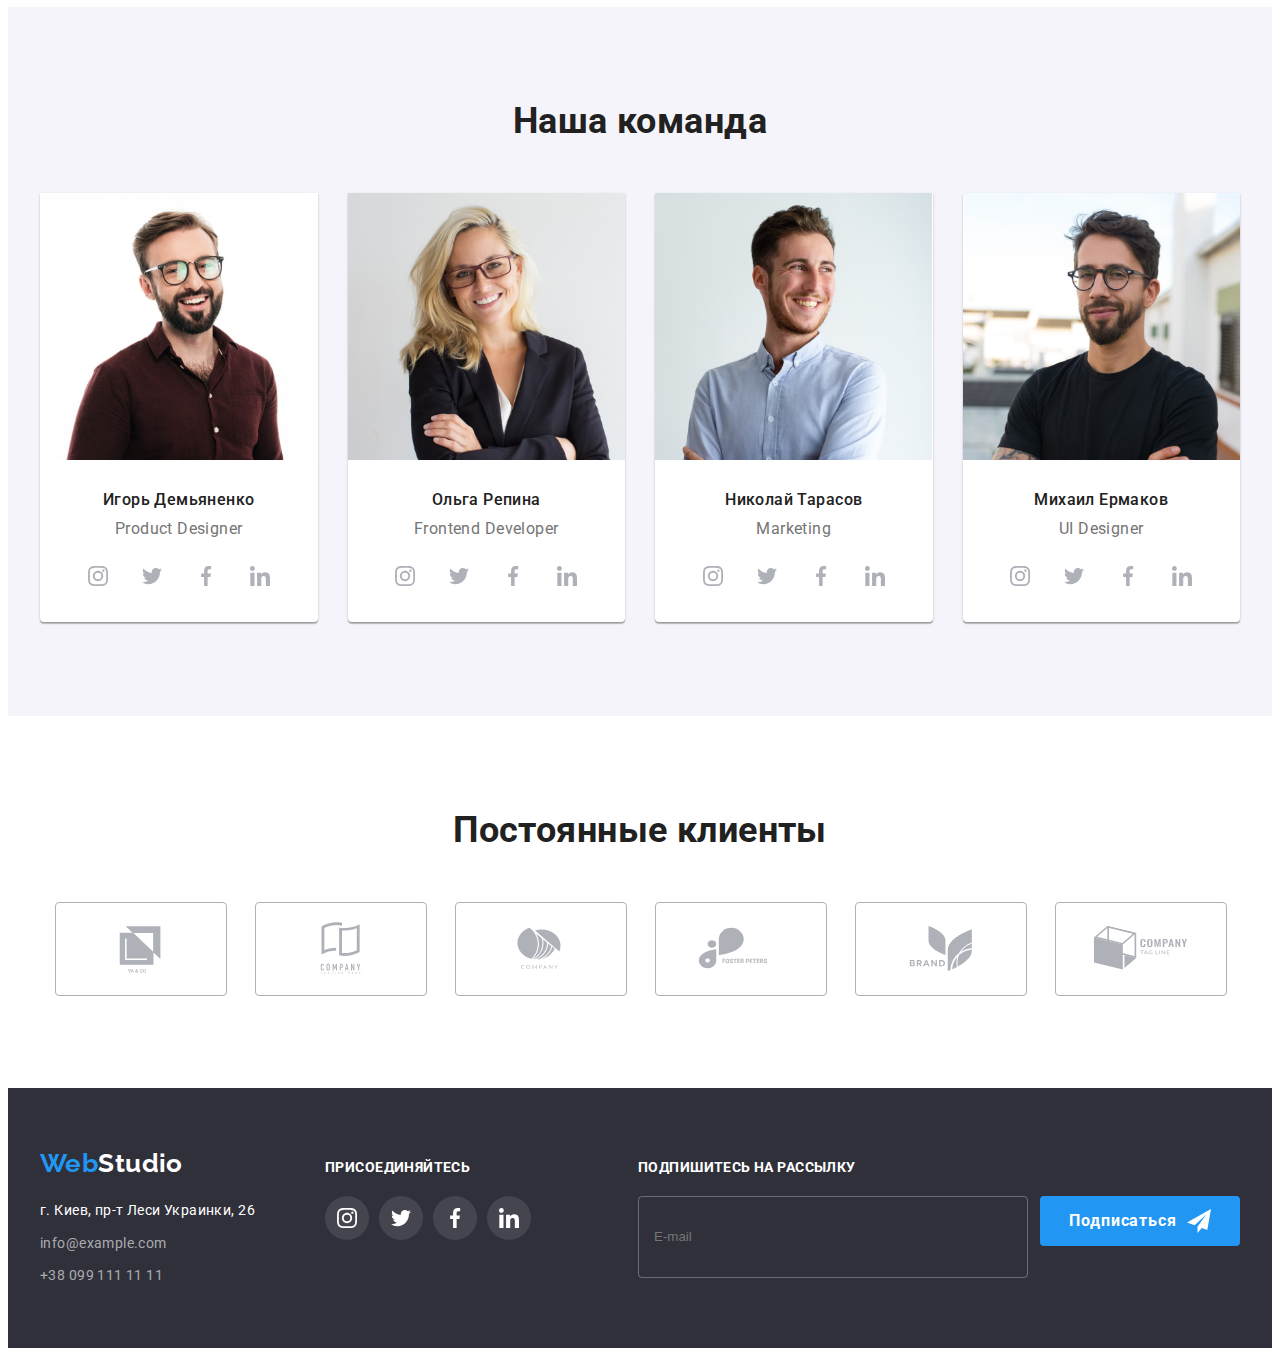
==== commit 09873edd: "Адаптивная графика" ====
--- a/index.html
+++ b/index.html
@@ -300,7 +300,31 @@
           <h2 class="section__title">Наша команда</h2>
           <ul class="team">
             <li class="team__item">
-              <img src="./images/ourteam1.jpg" alt="Портрет Игоря Демьяненко" width="270" />
+              <picture>
+                <source
+                  media="(min-width: 1200px)"
+                  srcset="
+                    ./images/desktop/ourteam1-desktop.jpg    1x,
+                    ./images/desktop/ourteam1-desktop@2x.jpg 2x
+                  "
+                />
+                <source
+                  media="(min-width: 768px)"
+                  srcset="
+                    ./images/tablet/ourteam1-tablet.jpg    1x,
+                    ./images/tablet/ourteam1-tablet@2x.jpg 2x
+                  "
+                />
+                <source
+                  media="(min-width: 320px)"
+                  srcset="
+                    ./images/mobile/ourteam1-mob.jpg    1x,
+                    ./images/mobile/ourteam1-mob@2x.jpg 2x
+                  "
+                />
+                <img src="./images/desktop/ourteam1-desktop.jpg" alt="Портрет Игоря Демьяненко" />
+              </picture>
+
               <div class="team__info">
                 <h3 class="team__title">Игорь Демьяненко</h3>
                 <p class="team__text" lang="en">Product Designer</p>
@@ -339,7 +363,30 @@
             </li>
 
             <li class="team__item">
-              <img src="./images/ourteam2.jpg" alt="Портрет Ольги Репиной" width="270" />
+              <picture>
+                <source
+                  media="(min-width: 1200px)"
+                  srcset="
+                    ./images/desktop/ourteam2-desktop.jpg    1x,
+                    ./images/desktop/ourteam2-desktop@2x.jpg 2x
+                  "
+                />
+                <source
+                  media="(min-width: 768px)"
+                  srcset="
+                    ./images/tablet/ourteam2-tablet.jpg    1x,
+                    ./images/tablet/ourteam2-tablet@2x.jpg 2x
+                  "
+                />
+                <source
+                  media="(min-width: 320px)"
+                  srcset="
+                    ./images/mobile/ourteam2-mob.jpg    1x,
+                    ./images/mobile/ourteam2-mob@2x.jpg 2x
+                  "
+                />
+                <img src="./images/desktop/ourteam2-desktop.jpg" alt="Портрет Игоря Демьяненко" />
+              </picture>
               <div class="team__info">
                 <h3 class="team__title">Ольга Репина</h3>
                 <p class="team__text" lang="en">Frontend Developer</p>
@@ -378,7 +425,30 @@
             </li>
 
             <li class="team__item">
-              <img src="./images/ourteam3.jpg" alt="Портрет Николая Тарасова" width="270" />
+              <picture>
+                <source
+                  media="(min-width: 1200px)"
+                  srcset="
+                    ./images/desktop/ourteam3-desktop.jpg    1x,
+                    ./images/desktop/ourteam3-desktop@2x.jpg 2x
+                  "
+                />
+                <source
+                  media="(min-width: 768px)"
+                  srcset="
+                    ./images/tablet/ourteam3-tablet.jpg    1x,
+                    ./images/tablet/ourteam3-tablet@2x.jpg 2x
+                  "
+                />
+                <source
+                  media="(min-width: 320px)"
+                  srcset="
+                    ./images/mobile/ourteam3-mob.jpg    1x,
+                    ./images/mobile/ourteam3-mob@2x.jpg 2x
+                  "
+                />
+                <img src="./images/desktop/ourteam3-desktop.jpg" alt="Портрет Игоря Демьяненко" />
+              </picture>
               <div class="team__info">
                 <h3 class="team__title">Николай Тарасов</h3>
                 <p class="team__text" lang="en">Marketing</p>
@@ -417,7 +487,30 @@
             </li>
 
             <li class="team__item">
-              <img src="./images/ourteam4.jpg" alt="Портрет Михаила Ермакова" width="270" />
+              <picture>
+                <source
+                  media="(min-width: 1200px)"
+                  srcset="
+                    ./images/desktop/ourteam4-desktop.jpg    1x,
+                    ./images/desktop/ourteam4-desktop@2x.jpg 2x
+                  "
+                />
+                <source
+                  media="(min-width: 768px)"
+                  srcset="
+                    ./images/tablet/ourteam4-tablet.jpg    1x,
+                    ./images/tablet/ourteam4-tablet@2x.jpg 2x
+                  "
+                />
+                <source
+                  media="(min-width: 320px)"
+                  srcset="
+                    ./images/mobile/ourteam4-mob.jpg    1x,
+                    ./images/mobile/ourteam4-mob@2x.jpg 2x
+                  "
+                />
+                <img src="./images/desktop/ourteam4-desktop.jpg" alt="Портрет Игоря Демьяненко" />
+              </picture>
               <div class="team__info">
                 <h3 class="team__title">Михаил Ермаков</h3>
                 <p class="team__text" lang="en">UI Designer</p>
--- a/css/main.min.css
+++ b/css/main.min.css
@@ -1,2 +1,2 @@
-:root{--accent-color: #2196f3;--primary-text-color: #757575;--secondary-text-color: #212121;--white-text-color: #ffffff;--white-bcg-color: #ffffff;--secondary-bcg-color: #f5f4fa;--dark-bcg-color: #2f303a;--card-border: #eeeeee;--icon-color: #afb1b8;--hover-btn-color: #188ce8;--timing-function: cubic-bezier(0.4, 0, 0.2, 1)}body{background-color:var(--white-bcg-color);color:var(--primary-text-color);font-family:'Roboto', sans-serif;font-size:14px;line-height:1.71;letter-spacing:0.03em}h1,h2,h3,h4,h5,h6,p{margin-top:0;margin-bottom:0}img{display:block;max-width:100%;height:auto}a{display:block}ul{list-style:none;margin:0;padding:0}button{padding:0px;cursor:pointer}.section__title,.features__title,.team__title,.portfolio__title{color:var(--secondary-text-color)}.works__text,.team__text,.portfolio__text{font-size:16px;color:var(--primary-text-color)}@media screen and (min-width: 768px) and (max-width: 1199px){.features,.team{-ms-flex-wrap:wrap;flex-wrap:wrap;margin:-15px}}@media screen and (min-width: 768px) and (max-width: 1199px){.features__item,.team__item{margin:15px;width:calc((100% - 4 * 15px) / 2)}}.container{margin-left:auto;margin-right:auto;padding-right:15px;padding-left:15px}@media screen and (min-width: 480px){.container{width:480px}}@media screen and (min-width: 768px){.container{width:768px}}@media screen and (min-width: 1200px){.container{width:1200px}}.section{padding-top:60px;padding-bottom:60px}@media screen and (min-width: 1200px){.section{padding-top:94px;padding-bottom:94px}.section--no-indent{padding-bottom:0px}}.section--other-bcg{background-color:var(--secondary-bcg-color)}.section__title{margin-bottom:30px;font-size:28px;line-height:1.18;text-align:center}.section__title--is-hidden{position:absolute;clip:rect(0 0 0 0);width:1px;height:1px;margin:-1px;border:0;padding:0;overflow:hidden}.btn{display:-webkit-box;display:-ms-flexbox;display:flex;-webkit-box-pack:center;-ms-flex-pack:center;justify-content:center;-webkit-box-align:center;-ms-flex-align:center;align-items:center;text-align:center;width:200px;height:50px;margin:0 auto;font-family:inherit;font-weight:700;font-size:16px;line-height:1.87;letter-spacing:0.06em;background-color:var(--accent-color);color:var(--white-text-color);border:none;border-radius:4px;-webkit-transform:scale(1);transform:scale(1);-webkit-transition:background-color 250ms var(--timing-function),scale 250ms var(--timing-function),-webkit-box-shadow 250ms var(--timing-function);transition:background-color 250ms var(--timing-function),scale 250ms var(--timing-function),-webkit-box-shadow 250ms var(--timing-function);transition:background-color 250ms var(--timing-function),scale 250ms var(--timing-function),box-shadow 250ms var(--timing-function);transition:background-color 250ms var(--timing-function),scale 250ms var(--timing-function),box-shadow 250ms var(--timing-function),-webkit-box-shadow 250ms var(--timing-function)}.btn:focus,.btn:hover{-webkit-transform:scale(1.05);transform:scale(1.05);background-color:var(--hover-btn-color);-webkit-box-shadow:0px 4px 4px rgba(0,0,0,0.15);box-shadow:0px 4px 4px rgba(0,0,0,0.15)}.header{border-bottom:1px solid #ececec}@media screen and (max-width: 767px){.header__container{position:relative}}.header__logo{padding-top:24px;padding-bottom:25px}@media screen and (min-width: 1200px){.header__logo{margin-right:93px}}.logo{color:var(--secondary-text-color);font-family:Raleway, sans-serif;font-weight:700;font-size:26px;line-height:1.19;text-decoration:none}.logo--accent{color:var(--accent-color)}@media screen and (max-width: 1199px){.logo{font-size:24px;line-height:1.17}}@media screen and (min-width: 768px){.header__container{display:-webkit-box;display:-ms-flexbox;display:flex;-webkit-box-align:center;-ms-flex-align:center;align-items:center}}@media screen and (max-width: 767px){.site-nav{position:relative;margin-bottom:32px}}@media screen and (min-width: 768px) and (max-width: 1199px){.site-nav{margin-left:auto}}@media screen and (min-width: 768px){.nav{display:-webkit-box;display:-ms-flexbox;display:flex}}@media screen and (max-width: 767px){.nav .nav__item:not(:last-child){margin-bottom:32px}}@media screen and (min-width: 768px){.nav .nav__item:not(:last-child){margin-right:50px}}.nav .nav__link{max-height:80px;font-weight:500;text-decoration:none;line-height:1.14;letter-spacing:0.02em;color:var(--secondary-text-color);-webkit-transition:color 250ms var(--timing-function);transition:color 250ms var(--timing-function)}.nav .nav__link--current{color:var(--accent-color);position:relative}.nav .nav__link:hover,.nav .nav__link:focus{color:var(--accent-color)}@media screen and (max-width: 767px){.nav .nav__link{font-size:40px;line-height:1.17}}@media screen and (min-width: 768px){.nav .nav__link{display:block;padding-top:32px;padding-bottom:32px}.nav .nav__link--current::after{content:'';display:block;position:absolute;bottom:0;width:100%;height:4px;background-color:var(--accent-color);border-radius:2px}}@media screen and (max-width: 767px){.contacts{display:-webkit-box;display:-ms-flexbox;display:flex;-webkit-box-orient:vertical;-webkit-box-direction:reverse;-ms-flex-direction:column-reverse;flex-direction:column-reverse;margin-bottom:64px}}@media screen and (min-width: 1200px){.contacts{display:-webkit-box;display:-ms-flexbox;display:flex;margin-left:auto}}@media screen and (min-width: 768px) and (max-width: 1199px){.contacts__item:not(:last-child){margin-bottom:10px}}@media screen and (min-width: 1200px){.contacts__item:not(:last-child){margin-right:30px}}.contacts__link{display:-webkit-box;display:-ms-flexbox;display:flex;-webkit-box-align:center;-ms-flex-align:center;align-items:center;letter-spacing:0.02em;font-weight:500;text-decoration:none;color:var(--primary-text-color);-webkit-transition:color 250ms var(--timing-function);transition:color 250ms var(--timing-function)}.contacts__link:hover,.contacts__link:focus{color:var(--accent-color)}@media screen and (min-width: 768px) and (max-width: 1199px){.contacts__link{font-size:12px;line-height:1.17}}@media screen and (min-width: 1200px){.contacts__link{display:-webkit-box;display:-ms-flexbox;display:flex;max-height:80px;padding-top:32px;padding-bottom:32px;line-height:1.14}}.contacts__link:hover,.contacts__link:focus{color:var(--accent-color)}@media screen and (max-width: 767px){.contacts__link-mail{font-size:24px;line-height:1.17}}@media screen and (max-width: 767px){.contacts__link-phone{margin-bottom:32px;font-size:34px;line-height:1.18;color:var(--accent-color)}}.contacts__icon{margin-right:10px;fill:var(--primary-text-color);-webkit-transition:fill 250ms var(--timing-function);transition:fill 250ms var(--timing-function)}.contacts__link:hover .contacts__icon,.contacts__link:focus .contacts__icon{fill:currentColor}@media screen and (max-width: 767px){.contacts__icon{display:none}}@media screen and (min-width: 768px) and (max-width: 1199px){.contacts__icon--mail{width:14px;height:10px;margin-right:8px}}@media screen and (min-width: 768px) and (max-width: 1199px){.contacts__icon--phone{width:10px;height:14px;margin-right:8px}}@media screen and (max-width: 767px){.menu{display:none;position:absolute;z-index:10;top:0;left:0;padding:48px 40px;width:100%;min-height:517px;height:100vh;background-color:var(--white-bcg-color);-webkit-box-shadow:0px 4px 8px rgba(0,0,0,0.04),0px 2px 4px rgba(0,0,0,0.08),0px 1px 3px rgba(0,0,0,0.16);box-shadow:0px 4px 8px rgba(0,0,0,0.04),0px 2px 4px rgba(0,0,0,0.08),0px 1px 3px rgba(0,0,0,0.16)}.menu--is-open{display:block}}@media screen and (min-width: 768px){.menu{display:-webkit-box;display:-ms-flexbox;display:flex;-webkit-box-align:center;-ms-flex-align:center;align-items:center;-webkit-box-flex:2;-ms-flex-positive:2;flex-grow:2}}.menu__btn{display:-webkit-box;display:-ms-flexbox;display:flex;position:absolute;top:10px;right:15px;width:40px;height:40px;border:none;background-color:transparent;z-index:20}.menu__close-btn{display:none}@media screen and (max-width: 767px){.menu__btn--is-open .menu__close-btn{display:block}}.menu__burger-btn{display:none}@media screen and (max-width: 767px){.menu__burger-btn{display:block}.menu__btn--is-open .menu__burger-btn{display:none}}@media screen and (max-width: 767px){.contacts-menu{position:absolute;left:40px;bottom:48px}}@media screen and (min-width: 768px){.contacts-menu{margin-left:auto}}.contacts-menu__social{display:-webkit-inline-box;display:-ms-inline-flexbox;display:inline-flex;-ms-flex-wrap:wrap;flex-wrap:wrap}@media screen and (min-width: 768px){.contacts-menu__social{display:none}}.contacts-menu__social-item{padding-right:10px}.contacts-menu__social-item:not(:last-child){margin-right:10px;border-right:1px solid rgba(33,33,33,0.2)}.contacts-menu__social-link{font-size:18px;line-height:1.22;letter-spacing:0.02em;color:var(--accent-color)}.hero{margin-left:auto;margin-right:auto;padding:118px 0;text-align:center;background-color:var(--dark-bcg-color);background-image:-webkit-gradient(linear, left top, left bottom, from(rgba(47,48,58,0.4)), to(rgba(47,48,58,0.4))),url("../images/hero-img.jpg");background-image:linear-gradient(rgba(47,48,58,0.4), rgba(47,48,58,0.4)),url("../images/hero-img.jpg");background-size:cover;background-repeat:no-repeat;background-position:center}@media screen and (min-width: 480px) and (max-width: 767px){.hero{width:480px}}@media screen and (min-width: 768px) and (max-width: 1199px){.hero{width:768px}}@media screen and (min-width: 1200px){.hero{max-width:1600px;padding-top:200px;padding-bottom:200px}}.hero__title{margin-bottom:30px;text-align:center;text-transform:uppercase;font-weight:900;font-size:26px;line-height:1.61;letter-spacing:0.06em;color:var(--white-text-color)}.hero__btn{margin-left:auto;margin-right:auto}.backdrop{position:fixed;top:0;bottom:0;right:0;left:0;padding:93px 15px;z-index:30;-webkit-backdrop-filter:blur(5px);backdrop-filter:blur(5px);background-color:rgba(0,0,0,0.2);overflow-y:scroll;opacity:1;visibility:visible;-webkit-transition:opacity 250ms var(--timing-function),visibility 350ms var(--timing-function);transition:opacity 250ms var(--timing-function),visibility 350ms var(--timing-function)}.backdrop--is-hidden{opacity:0;visibility:hidden;pointer-events:none}.modal{position:relative;-webkit-transition:-webkit-transform 250ms var(--timing-function);transition:-webkit-transform 250ms var(--timing-function);transition:transform 250ms var(--timing-function);transition:transform 250ms var(--timing-function), -webkit-transform 250ms var(--timing-function);padding:40px;background-color:var(--white-bcg-color);-webkit-box-shadow:0px 1px 3px rgba(0,0,0,0.12),0px 1px 1px rgba(0,0,0,0.14),0px 2px 1px rgba(0,0,0,0.2);box-shadow:0px 1px 3px rgba(0,0,0,0.12),0px 1px 1px rgba(0,0,0,0.14),0px 2px 1px rgba(0,0,0,0.2);border-radius:4px}@media screen and (min-width: 768px){.modal{position:absolute;width:450px;top:50%;left:50%;-webkit-transform:translate(-50%, -50%) scale(1);transform:translate(-50%, -50%) scale(1)}}.backdrop--is-hidden .modal{-webkit-transform:translate(-50%, -50%) scale(0.8);transform:translate(-50%, -50%) scale(0.8)}.modal__close-btn{position:absolute;top:8px;right:8px;width:30px;height:30px;background-color:var(--white-bcg-color);border:1px solid rgba(0,0,0,0.1);border-radius:50%;-webkit-transform:scale(1);transform:scale(1);-webkit-transition:-webkit-transform 250ms var(--timing-function);transition:-webkit-transform 250ms var(--timing-function);transition:transform 250ms var(--timing-function);transition:transform 250ms var(--timing-function), -webkit-transform 250ms var(--timing-function)}.modal__close-btn:hover,.modal__close-btn:focus{-webkit-transform:scale(1.05);transform:scale(1.05)}.modal__close-icon{position:absolute;top:8px;right:8px;-webkit-transition:fill 250ms var(--timing-function);transition:fill 250ms var(--timing-function)}.modal__close-btn:hover .modal__close-icon,.modal__close-btn:focus .modal__close-icon{fill:var(--accent-color)}.form__title{display:block;margin-bottom:30px;text-align:center;font-weight:700;font-size:20px;line-height:1.5;color:var(--secondary-text-color)}.form__field{position:relative;display:block}.form__field:not(:last-child){margin-bottom:28px}.form__input{width:100%;height:40px;padding:12px 12px 12px 42px;border:1px solid rgba(33,33,33,0.2);border-radius:4px;-webkit-transition:border-color 250ms var(--timing-function);transition:border-color 250ms var(--timing-function)}.form__input:hover{border-color:var(--accent-color);cursor:pointer}.form__input:focus{border-color:var(--accent-color);outline:var(--accent-color)}.form__input:not(:placeholder-shown):invalid{border-color:#e23535}.form__label{position:absolute;top:50%;left:42px;font-size:12px;line-height:1.16;letter-spacing:0.01em;-webkit-transform:translateY(-50%);transform:translateY(-50%);-webkit-transition:-webkit-transform 250ms var(--timing-function);transition:-webkit-transform 250ms var(--timing-function);transition:transform 250ms var(--timing-function);transition:transform 250ms var(--timing-function), -webkit-transform 250ms var(--timing-function)}.form__input:not(:placeholder-shown)+.form__label{-webkit-transform:translate(-38px, -38px);transform:translate(-38px, -38px)}.form__field:focus-within .form__label{-webkit-transform:translate(-38px, -38px);transform:translate(-38px, -38px)}.form__icon{position:absolute;top:50%;left:12px;-webkit-transform:translateY(-50%);transform:translateY(-50%);-webkit-transition:fill 250ms var(--timing-function);transition:fill 250ms var(--timing-function)}.form__field:focus-within .form__icon{fill:var(--accent-color)}.comment{margin-top:10px;margin-bottom:20px}.comment__label{font-size:12px;line-height:1.17;letter-spacing:0.01em}.comment__input{display:block;width:100%;height:120px;resize:none;padding:12px 16px;border:1px solid rgba(33,33,33,0.2);border-radius:4px;-webkit-transition:border-color 250ms var(--timing-function);transition:border-color 250ms var(--timing-function)}.comment__input:hover{border-color:var(--accent-color);cursor:pointer}.comment__input:focus{border-color:var(--accent-color);outline:var(--accent-color)}.comment__input::-webkit-input-placeholder{font-size:14px;line-height:1.14;letter-spacing:0.01em;color:rgba(117,117,117,0.5)}.comment__input:-ms-input-placeholder{font-size:14px;line-height:1.14;letter-spacing:0.01em;color:rgba(117,117,117,0.5)}.comment__input::-ms-input-placeholder{font-size:14px;line-height:1.14;letter-spacing:0.01em;color:rgba(117,117,117,0.5)}.comment__input::placeholder{font-size:14px;line-height:1.14;letter-spacing:0.01em;color:rgba(117,117,117,0.5)}.policy{margin-bottom:31px}.policy__field{display:-webkit-box;display:-ms-flexbox;display:flex;-webkit-box-pack:center;-ms-flex-pack:center;justify-content:center;-webkit-box-align:center;-ms-flex-align:center;align-items:center}.policy__checkbox{position:absolute;clip:rect(0 0 0 0);width:1px;height:1px;margin:-1px;border:0;padding:0;overflow:hidden}.policy__icon{display:inline-block;width:16px;height:15px;margin-right:8px;border:1px solid var(--secondary-text-color);border-radius:4px}.policy__checkbox:focus+.policy__icon{outline:2px solid #0e6ab6}.policy__checkbox:hover+.policy__icon{cursor:pointer}.policy__checkbox:checked+.policy__icon{background-color:var(--accent-color);border-color:var(--accent-color);background-image:url("../images/icon-check.svg");background-size:cover;background-origin:border-box}.policy__label{display:inline-block}@media screen and (max-width: 1199px){.policy__label{font-size:12px;line-height:1.17;margin-right:3px}}.policy__link{display:inline-block;color:var(--accent-color);text-decoration-skip-ink:none}@media screen and (max-width: 1199px){.policy__link{font-size:12px;line-height:1.17}}.form__btn{margin-left:auto;margin-right:auto}@media screen and (min-width: 768px){.features{display:-webkit-box;display:-ms-flexbox;display:flex}}@media screen and (max-width: 767px){.features__item:not(:last-child){margin-bottom:30px}}@media screen and (min-width: 1200px){.features__item{max-width:270px}.features__item:not(:last-child){margin-right:30px}}.features__icon-box{display:-webkit-box;display:-ms-flexbox;display:flex;-webkit-box-pack:center;-ms-flex-pack:center;justify-content:center;-webkit-box-align:center;-ms-flex-align:center;align-items:center;margin-bottom:30px;height:120px;background-color:var(--secondary-bcg-color);border-radius:4px}.features__icon{height:70px;width:70px}.features__title{margin-bottom:10px;font-weight:700;text-transform:uppercase;line-height:1.14}@media screen and (max-width: 767px){.features__title{text-align:center}}.works{display:-webkit-box;display:-ms-flexbox;display:flex}@media screen and (max-width: 1199px){.works__section{display:none}}.works__item{position:relative}.works__item:not(:last-child){margin-right:30px}.works__text{position:absolute;bottom:0;display:-webkit-box;display:-ms-flexbox;display:flex;-webkit-box-pack:center;-ms-flex-pack:center;justify-content:center;-webkit-box-align:center;-ms-flex-align:center;align-items:center;width:100%;height:70px;text-transform:uppercase;font-weight:700;font-size:14px;line-height:1.14;color:var(--white-text-color);background-color:rgba(47,48,58,0.8)}@media screen and (min-width: 768px){.team{display:-webkit-box;display:-ms-flexbox;display:flex}}.team__item{background-color:var(--white-bcg-color);-webkit-box-shadow:0px 1px 3px rgba(0,0,0,0.12),0px 1px 1px rgba(0,0,0,0.14),0px 2px 1px rgba(0,0,0,0.2);box-shadow:0px 1px 3px rgba(0,0,0,0.12),0px 1px 1px rgba(0,0,0,0.14),0px 2px 1px rgba(0,0,0,0.2);border-radius:0px 0px 4px 4px}@media screen and (max-width: 767px){.team__item:not(:last-child){margin-bottom:30px}}@media screen and (max-width: 1199px){.team__item{margin:15px}}@media screen and (min-width: 1200px){.team__item:not(:last-child){margin-right:30px}}.team__info{padding-top:30px;padding-bottom:24px;text-align:center}.team__title{margin-bottom:10px;font-weight:500;font-size:16px;line-height:1.19}.team__text{line-height:1.19;margin-bottom:16px}.social{display:-webkit-box;display:-ms-flexbox;display:flex;-webkit-box-align:center;-ms-flex-align:center;align-items:center;-webkit-box-pack:center;-ms-flex-pack:center;justify-content:center}.social__item:not(:last-child){margin-right:10px}.social__link{display:-webkit-box;display:-ms-flexbox;display:flex;-webkit-box-align:center;-ms-flex-align:center;align-items:center;-webkit-box-pack:center;-ms-flex-pack:center;justify-content:center;width:44px;height:44px;border-radius:50%;-webkit-transform:scale(1);transform:scale(1);-webkit-transition:background-color 250ms var(--timing-function),-webkit-transform 250ms var(--timing-function);transition:background-color 250ms var(--timing-function),-webkit-transform 250ms var(--timing-function);transition:transform 250ms var(--timing-function),background-color 250ms var(--timing-function);transition:transform 250ms var(--timing-function),background-color 250ms var(--timing-function),-webkit-transform 250ms var(--timing-function)}.social__link:hover,.social__link:focus{border-radius:50%;background-color:var(--accent-color);-webkit-transform:scale(1.05);transform:scale(1.05)}.social__icon{fill:var(--icon-color);-webkit-transition:fill 250ms var(--timing-function);transition:fill 250ms var(--timing-function)}.social__link:hover .social__icon,.social__link:focus .social__icon{fill:var(--white-text-color)}.customers{display:-webkit-box;display:-ms-flexbox;display:flex;-webkit-box-pack:center;-ms-flex-pack:center;justify-content:center;-webkit-box-align:center;-ms-flex-align:center;align-items:center;-ms-flex-wrap:wrap;flex-wrap:wrap}@media screen and (max-width: 767px){.customers{margin:-15px}}.customers__item{height:92px}@media screen and (max-width: 767px){.customers__item{margin:15px;width:calc((100% - 4 * 15px) / 2)}}@media screen and (min-width: 768px){.customers__item{width:calc((100% - 6 * 15px) / 3)}}@media screen and (max-width: 1199px){.customers__item{margin:15px}}@media screen and (min-width: 1200px){.customers__item{width:170px}.customers__item:not(:last-child){margin-right:30px}}.customers__link{display:-webkit-box;display:-ms-flexbox;display:flex;-webkit-box-pack:center;-ms-flex-pack:center;justify-content:center;-webkit-box-align:center;-ms-flex-align:center;align-items:center;width:100%;height:100%;border:1px solid var(--icon-color);border-radius:4px;-webkit-transition:border-color 250ms var(--timing-function);transition:border-color 250ms var(--timing-function)}.customers__link:hover,.customers__link:focus{border-color:var(--accent-color)}.customers__icon{fill:var(--icon-color);-webkit-transition:fill 250ms var(--timing-function);transition:fill 250ms var(--timing-function)}.customers__link:hover .customers__icon,.customers__link:focus .customers__icon{fill:var(--accent-color)}.footer-section{padding-top:60px;padding-bottom:60px;background-color:var(--dark-bcg-color)}@media screen and (min-width: 768px) and (max-width: 1199px){.footer{display:-webkit-box;display:-ms-flexbox;display:flex;-ms-flex-pack:distribute;justify-content:space-around;-ms-flex-wrap:wrap;flex-wrap:wrap}}@media screen and (min-width: 1200px){.footer{display:-webkit-box;display:-ms-flexbox;display:flex;-webkit-box-align:baseline;-ms-flex-align:baseline;align-items:baseline}}@media screen and (max-width: 767px){.footer__contacts{margin-bottom:60px}}@media screen and (max-width: 1199px){.footer__contacts{text-align:center}}@media screen and (min-width: 1200px){.footer__contacts{margin-right:70px}}.footer__logo{display:block;margin-bottom:20px;color:var(--white-text-color)}.address__item:not(:last-child){margin-bottom:8px}@media screen and (min-width: 1200px){.address__item:not(:last-child){margin-bottom:9px}}.address{font-style:normal}.address__map-link{color:var(--white-text-color);text-decoration:none}.address__map-link:hover,.address__map-link:focus{color:var(--accent-color)}.address__link{color:rgba(255,255,255,0.6);text-decoration:none;-webkit-transition:color 250ms var(--timing-function);transition:color 250ms var(--timing-function)}.address__link:hover,.address__link:focus{color:var(--accent-color)}@media screen and (max-width: 767px){.join{margin-bottom:60px}}@media screen and (max-width: 1199px){.join{text-align:center}}.join__text{margin-bottom:20px;font-weight:bold;line-height:1.14;text-transform:uppercase;color:var(--white-text-color)}@media screen and (min-width: 768px) and (max-width: 1199px){.join__text{margin-top:5px}}.join__list{display:-webkit-box;display:-ms-flexbox;display:flex;-webkit-box-pack:center;-ms-flex-pack:center;justify-content:center;-webkit-box-align:center;-ms-flex-align:center;align-items:center}.join__item:not(:last-child){margin-right:10px}.join__link{display:-webkit-box;display:-ms-flexbox;display:flex;-webkit-box-align:center;-ms-flex-align:center;align-items:center;-webkit-box-pack:center;-ms-flex-pack:center;justify-content:center;height:44px;width:44px;background-color:rgba(255,255,255,0.1);border-radius:50%;-webkit-transform:scale(1);transform:scale(1);-webkit-transition:background-color 250ms var(--timing-function),-webkit-transform 250ms var(--timing-function);transition:background-color 250ms var(--timing-function),-webkit-transform 250ms var(--timing-function);transition:transform 250ms var(--timing-function),background-color 250ms var(--timing-function);transition:transform 250ms var(--timing-function),background-color 250ms var(--timing-function),-webkit-transform 250ms var(--timing-function)}.join__link:hover,.join__link:focus{background-color:var(--accent-color);-webkit-transform:scale(1.1);transform:scale(1.1)}@media screen and (min-width: 768px) and (max-width: 1199px){.subscribe{margin-top:60px}}@media screen and (max-width: 1199px){.subscribe{text-align:center}}@media screen and (min-width: 1200px){.subscribe{margin-left:auto}}.subscribe__text{display:block;margin-bottom:20px;font-weight:bold;font-size:14px;line-height:1.14;letter-spacing:0.03em;text-transform:uppercase;color:var(--white-text-color)}@media screen and (min-width: 1200px){.subscribe__form{display:-webkit-box;display:-ms-flexbox;display:flex;-webkit-box-pack:center;-ms-flex-pack:center;justify-content:center}}.subscribe__input{width:100%;height:50px;padding:15px;border:1px solid rgba(255,255,255,0.3);border-radius:4px;background-color:transparent;color:var(--white-text-color);cursor:pointer;-webkit-transition:border-color 250ms var(--timing-function);transition:border-color 250ms var(--timing-function)}@media screen and (min-width: 768px) and (max-width: 1199px){.subscribe__input{width:450px}}@media screen and (max-width: 1199px){.subscribe__input{margin-bottom:20px}}@media screen and (min-width: 1200px){.subscribe__input{width:358px}}.subscribe__input:hover{border-color:var(--accent-color)}.subscribe__input:hover:focus{outline:1px solid rgba(255,255,255,0.5)}@media screen and (min-width: 1200px){.subscribe__btn{margin-left:12px}}.btn__icon{margin-left:10px}.filter{display:-webkit-box;display:-ms-flexbox;display:flex;-webkit-box-pack:center;-ms-flex-pack:center;justify-content:center;margin-bottom:50px}.filter__item:not(:last-child){margin-right:8px}.filter__btn{padding:6px 22px;cursor:pointer;text-align:center;font-weight:500;font-size:16px;line-height:1.62;letter-spacing:0.03em;font-family:inherit;color:var(--secondary-text-color);background-color:var(--secondary-bcg-color);border:transparent;border-radius:4px;-webkit-transition:color 250ms var(--timing-function),background-color 250ms var(--timing-function),-webkit-box-shadow 250ms var(--timing-function);transition:color 250ms var(--timing-function),background-color 250ms var(--timing-function),-webkit-box-shadow 250ms var(--timing-function);transition:color 250ms var(--timing-function),background-color 250ms var(--timing-function),box-shadow 250ms var(--timing-function);transition:color 250ms var(--timing-function),background-color 250ms var(--timing-function),box-shadow 250ms var(--timing-function),-webkit-box-shadow 250ms var(--timing-function)}.filter__btn:focus,.filter__btn:hover{background-color:var(--accent-color);color:var(--white-text-color);-webkit-box-shadow:0px 3px 1px rgba(0,0,0,0.1),0px 1px 2px rgba(0,0,0,0.08),0px 2px 2px rgba(0,0,0,0.12);box-shadow:0px 3px 1px rgba(0,0,0,0.1),0px 1px 2px rgba(0,0,0,0.08),0px 2px 2px rgba(0,0,0,0.12)}.portfolio{display:-webkit-box;display:-ms-flexbox;display:flex;-ms-flex-wrap:wrap;flex-wrap:wrap}.portfolio__item{max-width:calc((100% - 60px) / 3)}.portfolio__item:not(:nth-last-child(-n+3)){margin-bottom:30px}.portfolio__item:not(:nth-child(3n)){margin-right:30px}.portfolio__link{display:block;text-decoration:none;-webkit-transition:-webkit-box-shadow 250ms var(--timing-function);transition:-webkit-box-shadow 250ms var(--timing-function);transition:box-shadow 250ms var(--timing-function);transition:box-shadow 250ms var(--timing-function), -webkit-box-shadow 250ms var(--timing-function)}.portfolio__link:hover,.portfolio__link:focus{-webkit-box-shadow:0px 1px 1px rgba(0,0,0,0.12),0px 4px 4px rgba(0,0,0,0.06),1px 4px 6px rgba(0,0,0,0.16);box-shadow:0px 1px 1px rgba(0,0,0,0.12),0px 4px 4px rgba(0,0,0,0.06),1px 4px 6px rgba(0,0,0,0.16)}.portfolio__info{border-left:1px solid var(--card-border);border-right:1px solid var(--card-border);border-bottom:1px solid var(--card-border);padding:20px 24px}.portfolio__title{font-size:18px;line-height:2;margin-bottom:4px;letter-spacing:0.06em}.portfolio__text{line-height:1.87}.portfolio__overlay{position:relative;overflow:hidden}.portfolio__overlay-text{position:absolute;top:0;left:0;width:100%;height:100%;padding:63px 24px;font-size:18px;line-height:1.56;color:var(--white-text-color);background-color:rgba(33,150,243,0.9);-webkit-transform:translateY(100%);transform:translateY(100%);-webkit-transition:-webkit-transform 250ms var(--timing-function);transition:-webkit-transform 250ms var(--timing-function);transition:transform 250ms var(--timing-function);transition:transform 250ms var(--timing-function), -webkit-transform 250ms var(--timing-function)}.portfolio__link:hover .portfolio__overlay-text,.portfolio__link:focus .portfolio__overlay-text{-webkit-transform:translateY(0);transform:translateY(0)}
+:root{--accent-color: #2196f3;--primary-text-color: #757575;--secondary-text-color: #212121;--white-text-color: #ffffff;--white-bcg-color: #ffffff;--secondary-bcg-color: #f5f4fa;--dark-bcg-color: #2f303a;--card-border: #eeeeee;--icon-color: #afb1b8;--hover-btn-color: #188ce8;--timing-function: cubic-bezier(0.4, 0, 0.2, 1)}body{background-color:var(--white-bcg-color);color:var(--primary-text-color);font-family:'Roboto', sans-serif;font-size:14px;line-height:1.71;letter-spacing:0.03em}h1,h2,h3,h4,h5,h6,p{margin-top:0;margin-bottom:0}img{display:block;max-width:100%;height:auto}a{display:block}ul{list-style:none;margin:0;padding:0}button{padding:0px;cursor:pointer}.section__title,.features__title,.team__title,.portfolio__title{color:var(--secondary-text-color)}.works__text,.team__text,.portfolio__text{font-size:16px;color:var(--primary-text-color)}@media screen and (min-width: 768px) and (max-width: 1199px){.features,.team,.portfolio{-ms-flex-wrap:wrap;flex-wrap:wrap;margin:-15px}}@media screen and (min-width: 768px) and (max-width: 1199px){.features__item,.team__item,.portfolio__item{margin:15px;width:calc((100% - 4 * 15px) / 2)}}.container{margin-left:auto;margin-right:auto;padding-right:15px;padding-left:15px}@media screen and (min-width: 480px){.container{width:480px}}@media screen and (min-width: 768px){.container{width:768px}}@media screen and (min-width: 1200px){.container{width:1200px}}.section{padding-top:60px;padding-bottom:60px}@media screen and (min-width: 1200px){.section{padding-top:94px;padding-bottom:94px}.section--no-indent{padding-bottom:0px}}.section--other-bcg{background-color:var(--secondary-bcg-color)}.section__title{margin-bottom:30px;font-size:28px;line-height:1.18;text-align:center}@media screen and (min-width: 1200px){.section__title{font-size:36px;line-height:1.16;margin-bottom:50px}}.section__title--is-hidden{position:absolute;clip:rect(0 0 0 0);width:1px;height:1px;margin:-1px;border:0;padding:0;overflow:hidden}.btn{display:-webkit-box;display:-ms-flexbox;display:flex;-webkit-box-pack:center;-ms-flex-pack:center;justify-content:center;-webkit-box-align:center;-ms-flex-align:center;align-items:center;text-align:center;width:200px;height:50px;margin:0 auto;font-family:inherit;font-weight:700;font-size:16px;line-height:1.87;letter-spacing:0.06em;background-color:var(--accent-color);color:var(--white-text-color);border:none;border-radius:4px;-webkit-transform:scale(1);transform:scale(1);-webkit-transition:background-color 250ms var(--timing-function),scale 250ms var(--timing-function),-webkit-box-shadow 250ms var(--timing-function);transition:background-color 250ms var(--timing-function),scale 250ms var(--timing-function),-webkit-box-shadow 250ms var(--timing-function);transition:background-color 250ms var(--timing-function),scale 250ms var(--timing-function),box-shadow 250ms var(--timing-function);transition:background-color 250ms var(--timing-function),scale 250ms var(--timing-function),box-shadow 250ms var(--timing-function),-webkit-box-shadow 250ms var(--timing-function)}.btn:focus,.btn:hover{-webkit-transform:scale(1.05);transform:scale(1.05);background-color:var(--hover-btn-color);-webkit-box-shadow:0px 4px 4px rgba(0,0,0,0.15);box-shadow:0px 4px 4px rgba(0,0,0,0.15)}.header{border-bottom:1px solid #ececec}@media screen and (max-width: 767px){.header__container{position:relative}}.header__logo{padding-top:24px;padding-bottom:25px}@media screen and (min-width: 1200px){.header__logo{margin-right:93px}}.logo{color:var(--secondary-text-color);font-family:Raleway, sans-serif;font-weight:700;font-size:24px;line-height:1.17;text-decoration:none}.logo--accent{color:var(--accent-color)}@media screen and (min-width: 1200px){.logo{font-size:26px;line-height:1.19}}@media screen and (min-width: 768px){.header__container{display:-webkit-box;display:-ms-flexbox;display:flex;-webkit-box-align:center;-ms-flex-align:center;align-items:center}}@media screen and (max-width: 767px){.site-nav{position:relative;margin-bottom:32px}}@media screen and (min-width: 768px) and (max-width: 1199px){.site-nav{margin-left:auto}}@media screen and (min-width: 768px){.nav{display:-webkit-box;display:-ms-flexbox;display:flex}}@media screen and (max-width: 767px){.nav .nav__item:not(:last-child){margin-bottom:32px}}@media (max-height: 517px){.nav .nav__item:not(:last-child){margin-bottom:20px}}@media screen and (min-width: 768px){.nav .nav__item:not(:last-child){margin-right:50px}}.nav .nav__link{max-height:80px;font-weight:500;text-decoration:none;line-height:1.14;letter-spacing:0.02em;color:var(--secondary-text-color);-webkit-transition:color 250ms var(--timing-function);transition:color 250ms var(--timing-function)}.nav .nav__link--current{color:var(--accent-color);position:relative}.nav .nav__link:hover,.nav .nav__link:focus{color:var(--accent-color)}@media screen and (max-width: 767px){.nav .nav__link{font-size:40px;line-height:1.17}}@media (max-height: 517px) and (max-width: 767px){.nav .nav__link{font-size:30px}}@media screen and (min-width: 768px){.nav .nav__link{display:block;padding-top:32px;padding-bottom:32px}.nav .nav__link--current::after{content:'';display:block;position:absolute;bottom:0;width:100%;height:4px;background-color:var(--accent-color);border-radius:2px}}@media screen and (max-width: 767px){.contacts{display:-webkit-box;display:-ms-flexbox;display:flex;-webkit-box-orient:vertical;-webkit-box-direction:reverse;-ms-flex-direction:column-reverse;flex-direction:column-reverse;margin-bottom:64px}}@media screen and (min-width: 1200px){.contacts{display:-webkit-box;display:-ms-flexbox;display:flex;margin-left:auto}}@media screen and (max-width: 767px){.contacts__item{margin-bottom:32px}}@media screen and (max-height: 517px) and (max-width: 767px){.contacts__item{margin-bottom:20px}}@media screen and (min-width: 768px) and (max-width: 1199px){.contacts__item:not(:last-child){margin-bottom:10px}}@media screen and (min-width: 1200px){.contacts__item:not(:last-child){margin-right:30px}}.contacts__link{display:-webkit-box;display:-ms-flexbox;display:flex;-webkit-box-align:center;-ms-flex-align:center;align-items:center;letter-spacing:0.02em;font-weight:500;text-decoration:none;color:var(--primary-text-color);-webkit-transition:color 250ms var(--timing-function);transition:color 250ms var(--timing-function)}.contacts__link:hover,.contacts__link:focus{color:var(--accent-color)}@media screen and (min-width: 768px) and (max-width: 1199px){.contacts__link{font-size:12px;line-height:1.17}}@media screen and (min-width: 1200px){.contacts__link{display:-webkit-box;display:-ms-flexbox;display:flex;max-height:80px;padding-top:32px;padding-bottom:32px;line-height:1.14}}.contacts__link:hover,.contacts__link:focus{color:var(--accent-color)}@media screen and (max-width: 767px){.contacts__link-mail{font-size:24px;line-height:1.17}}@media screen and (max-width: 767px){.contacts__link-phone{font-size:34px;line-height:1.18;color:var(--accent-color)}}@media screen and (max-height: 517px) and (max-width: 767px){.contacts__link-phone{font-size:24px}}.contacts__icon{margin-right:10px;fill:var(--primary-text-color);-webkit-transition:fill 250ms var(--timing-function);transition:fill 250ms var(--timing-function)}.contacts__link:hover .contacts__icon,.contacts__link:focus .contacts__icon{fill:currentColor}@media screen and (max-width: 767px){.contacts__icon{display:none}}@media screen and (min-width: 768px) and (max-width: 1199px){.contacts__icon--mail{width:14px;height:10px;margin-right:8px}}@media screen and (min-width: 768px) and (max-width: 1199px){.contacts__icon--phone{width:10px;height:14px;margin-right:8px}}@media screen and (max-width: 767px){.menu{display:none;position:absolute;z-index:10;top:0;left:0;padding:48px 40px;width:100%;height:100vh;background-color:var(--white-bcg-color);-webkit-box-shadow:0px 4px 8px rgba(0,0,0,0.04),0px 2px 4px rgba(0,0,0,0.08),0px 1px 3px rgba(0,0,0,0.16);box-shadow:0px 4px 8px rgba(0,0,0,0.04),0px 2px 4px rgba(0,0,0,0.08),0px 1px 3px rgba(0,0,0,0.16)}.menu--is-open{display:-webkit-box;display:-ms-flexbox;display:flex;-webkit-box-orient:vertical;-webkit-box-direction:normal;-ms-flex-direction:column;flex-direction:column;-webkit-box-pack:justify;-ms-flex-pack:justify;justify-content:space-between}}@media screen and (min-width: 768px){.menu{display:-webkit-box;display:-ms-flexbox;display:flex;-webkit-box-align:center;-ms-flex-align:center;align-items:center;-webkit-box-flex:2;-ms-flex-positive:2;flex-grow:2}}.menu__btn{display:-webkit-box;display:-ms-flexbox;display:flex;position:absolute;top:10px;right:15px;width:40px;height:40px;border:none;background-color:transparent;z-index:20}.menu__close-btn{display:none}@media screen and (max-width: 767px){.menu__btn--is-open .menu__close-btn{display:block}}.menu__burger-btn{display:none}@media screen and (max-width: 767px){.menu__burger-btn{display:block}.menu__btn--is-open .menu__burger-btn{display:none}}@media screen and (min-width: 768px){.contacts-menu{margin-left:auto}}.contacts-menu__social{display:-webkit-inline-box;display:-ms-inline-flexbox;display:inline-flex;-ms-flex-wrap:wrap;flex-wrap:wrap}@media screen and (min-width: 768px){.contacts-menu__social{display:none}}.contacts-menu__social-item{padding-right:10px}.contacts-menu__social-item:not(:last-child){margin-right:10px;border-right:1px solid rgba(33,33,33,0.2)}.contacts-menu__social-link{font-size:18px;line-height:1.22;letter-spacing:0.02em;color:var(--accent-color)}.hero{margin-left:auto;margin-right:auto;padding:118px 0;text-align:center;background-size:cover;background-repeat:no-repeat;background-position:center;background-color:var(--dark-bcg-color);background-image:-webkit-gradient(linear, left top, left bottom, from(rgba(47,48,58,0.4)), to(rgba(47,48,58,0.4))),url("../images/mobile/hero-mob.jpg");background-image:linear-gradient(rgba(47,48,58,0.4), rgba(47,48,58,0.4)),url("../images/mobile/hero-mob.jpg")}@media screen and (min-device-pixel-ratio: 2), (-webkit-min-device-pixel-ratio: 2), (min-resolution: 192dpi), (min-resolution: 2dppx){.hero{background-image:-webkit-gradient(linear, left top, left bottom, from(rgba(47,48,58,0.4)), to(rgba(47,48,58,0.4))),url("../images/mobile/hero-mob@2x.jpg");background-image:linear-gradient(rgba(47,48,58,0.4), rgba(47,48,58,0.4)),url("../images/mobile/hero-mob@2x.jpg")}}@media screen and (min-width: 481px){.hero{background-image:-webkit-gradient(linear, left top, left bottom, from(rgba(47,48,58,0.4)), to(rgba(47,48,58,0.4))),url("../images/tablet/hero-tablet.jpg");background-image:linear-gradient(rgba(47,48,58,0.4), rgba(47,48,58,0.4)),url("../images/tablet/hero-tablet.jpg")}}@media screen and (min-width: 481px) and (min-device-pixel-ratio: 2), screen and (min-width: 481px) and (-webkit-min-device-pixel-ratio: 2), screen and (min-width: 481px) and (min-resolution: 192dpi), screen and (min-width: 481px) and (min-resolution: 2dppx){.hero{background-image:-webkit-gradient(linear, left top, left bottom, from(rgba(47,48,58,0.4)), to(rgba(47,48,58,0.4))),url("../images/tablet/hero-tablet@2x.jpg");background-image:linear-gradient(rgba(47,48,58,0.4), rgba(47,48,58,0.4)),url("../images/tablet/hero-tablet@2x.jpg")}}@media screen and (min-width: 769px){.hero{background-image:-webkit-gradient(linear, left top, left bottom, from(rgba(47,48,58,0.4)), to(rgba(47,48,58,0.4))),url("../images/desktop/hero-desktop.jpg");background-image:linear-gradient(rgba(47,48,58,0.4), rgba(47,48,58,0.4)),url("../images/desktop/hero-desktop.jpg")}}@media screen and (min-width: 769px) and (min-device-pixel-ratio: 2), screen and (min-width: 769px) and (-webkit-min-device-pixel-ratio: 2), screen and (min-width: 769px) and (min-resolution: 192dpi), screen and (min-width: 769px) and (min-resolution: 2dppx){.hero{background-image:-webkit-gradient(linear, left top, left bottom, from(rgba(47,48,58,0.4)), to(rgba(47,48,58,0.4))),url("../images/desktop/hero-desktop@2x.jpg");background-image:linear-gradient(rgba(47,48,58,0.4), rgba(47,48,58,0.4)),url("../images/desktop/hero-desktop@2x.jpg")}}@media screen and (min-width: 480px) and (max-width: 767px){.hero{width:480px}}@media screen and (min-width: 768px) and (max-width: 1199px){.hero{width:768px}}@media screen and (min-width: 1200px){.hero{max-width:1600px;padding-top:200px;padding-bottom:200px}}.hero__title{margin-bottom:30px;text-align:center;text-transform:uppercase;font-weight:900;font-size:26px;line-height:1.61;letter-spacing:0.06em;color:var(--white-text-color)}@media screen and (min-width: 1200px){.hero__title{font-size:44px;line-height:1.36}}.hero__btn{margin-left:auto;margin-right:auto}.backdrop{position:fixed;top:0;bottom:0;right:0;left:0;padding:93px 15px;z-index:30;-webkit-backdrop-filter:blur(5px);backdrop-filter:blur(5px);background-color:rgba(0,0,0,0.2);overflow-y:scroll;opacity:1;visibility:visible;-webkit-transition:opacity 250ms var(--timing-function),visibility 350ms var(--timing-function);transition:opacity 250ms var(--timing-function),visibility 350ms var(--timing-function)}.backdrop--is-hidden{opacity:0;visibility:hidden;pointer-events:none}.modal{position:relative;-webkit-transition:-webkit-transform 250ms var(--timing-function);transition:-webkit-transform 250ms var(--timing-function);transition:transform 250ms var(--timing-function);transition:transform 250ms var(--timing-function), -webkit-transform 250ms var(--timing-function);padding:40px;background-color:var(--white-bcg-color);-webkit-box-shadow:0px 1px 3px rgba(0,0,0,0.12),0px 1px 1px rgba(0,0,0,0.14),0px 2px 1px rgba(0,0,0,0.2);box-shadow:0px 1px 3px rgba(0,0,0,0.12),0px 1px 1px rgba(0,0,0,0.14),0px 2px 1px rgba(0,0,0,0.2);border-radius:4px}@media screen and (min-width: 768px){.modal{position:absolute;width:450px;top:50%;left:50%;-webkit-transform:translate(-50%, -50%) scale(1);transform:translate(-50%, -50%) scale(1)}}@media screen and (min-width: 768px) and (max-height: 580px){.modal{position:absolute;top:75%;left:50%}}@media screen and (min-width: 1200px){.modal{width:528px;height:581px}}.backdrop--is-hidden .modal{-webkit-transform:translate(-50%, -50%) scale(0.8);transform:translate(-50%, -50%) scale(0.8)}.modal__close-btn{position:absolute;top:8px;right:8px;width:30px;height:30px;background-color:var(--white-bcg-color);border:1px solid rgba(0,0,0,0.1);border-radius:50%;-webkit-transform:scale(1);transform:scale(1);-webkit-transition:-webkit-transform 250ms var(--timing-function);transition:-webkit-transform 250ms var(--timing-function);transition:transform 250ms var(--timing-function);transition:transform 250ms var(--timing-function), -webkit-transform 250ms var(--timing-function)}.modal__close-btn:hover,.modal__close-btn:focus{-webkit-transform:scale(1.05);transform:scale(1.05)}.modal__close-icon{position:absolute;top:8px;right:8px;-webkit-transition:fill 250ms var(--timing-function);transition:fill 250ms var(--timing-function)}.modal__close-btn:hover .modal__close-icon,.modal__close-btn:focus .modal__close-icon{fill:var(--accent-color)}.form__title{display:block;margin-bottom:30px;text-align:center;font-weight:700;font-size:20px;line-height:1.5;color:var(--secondary-text-color)}@media screen and (min-width: 768px){.form__title{line-height:1.15}}.form__field{position:relative;display:block}.form__field:not(:last-child){margin-bottom:28px}.form__input{width:100%;height:40px;padding:12px 12px 12px 42px;border:1px solid rgba(33,33,33,0.2);border-radius:4px;-webkit-transition:border-color 250ms var(--timing-function);transition:border-color 250ms var(--timing-function)}.form__input:hover{border-color:var(--accent-color);cursor:pointer}.form__input:focus{border-color:var(--accent-color);outline:var(--accent-color)}.form__input:not(:placeholder-shown):invalid{border-color:#e23535}.form__label{position:absolute;top:50%;left:42px;font-size:12px;line-height:1.16;letter-spacing:0.01em;-webkit-transform:translateY(-50%);transform:translateY(-50%);-webkit-transition:-webkit-transform 250ms var(--timing-function);transition:-webkit-transform 250ms var(--timing-function);transition:transform 250ms var(--timing-function);transition:transform 250ms var(--timing-function), -webkit-transform 250ms var(--timing-function)}.form__input:not(:placeholder-shown)+.form__label{-webkit-transform:translate(-38px, -38px);transform:translate(-38px, -38px)}.form__field:focus-within .form__label{-webkit-transform:translate(-38px, -38px);transform:translate(-38px, -38px)}.form__icon{position:absolute;top:50%;left:12px;-webkit-transform:translateY(-50%);transform:translateY(-50%);-webkit-transition:fill 250ms var(--timing-function);transition:fill 250ms var(--timing-function)}.form__field:focus-within .form__icon{fill:var(--accent-color)}.comment{margin-top:10px;margin-bottom:20px}.comment__label{font-size:12px;line-height:1.17;letter-spacing:0.01em}.comment__input{display:block;width:100%;height:120px;resize:none;padding:12px 16px;border:1px solid rgba(33,33,33,0.2);border-radius:4px;-webkit-transition:border-color 250ms var(--timing-function);transition:border-color 250ms var(--timing-function)}.comment__input:hover{border-color:var(--accent-color);cursor:pointer}.comment__input:focus{border-color:var(--accent-color);outline:var(--accent-color)}.comment__input::-webkit-input-placeholder{font-size:14px;line-height:1.14;letter-spacing:0.01em;color:rgba(117,117,117,0.5)}.comment__input:-ms-input-placeholder{font-size:14px;line-height:1.14;letter-spacing:0.01em;color:rgba(117,117,117,0.5)}.comment__input::-ms-input-placeholder{font-size:14px;line-height:1.14;letter-spacing:0.01em;color:rgba(117,117,117,0.5)}.comment__input::placeholder{font-size:14px;line-height:1.14;letter-spacing:0.01em;color:rgba(117,117,117,0.5)}.policy{margin-bottom:31px}.policy__field{display:-webkit-box;display:-ms-flexbox;display:flex;-webkit-box-pack:center;-ms-flex-pack:center;justify-content:center;-webkit-box-align:center;-ms-flex-align:center;align-items:center}.policy__checkbox{position:absolute;clip:rect(0 0 0 0);width:1px;height:1px;margin:-1px;border:0;padding:0;overflow:hidden}.policy__icon{display:inline-block;width:16px;height:15px;margin-right:8px;border:1px solid var(--secondary-text-color);border-radius:4px}.policy__checkbox:focus+.policy__icon{outline:2px solid #0e6ab6}.policy__checkbox:hover+.policy__icon{cursor:pointer}.policy__checkbox:checked+.policy__icon{background-color:var(--accent-color);border-color:var(--accent-color);background-image:url("../images/icon-check.svg");background-size:cover;background-origin:border-box}.policy__label{display:inline-block}@media screen and (min-width: 1200px){.policy__label{margin-right:5px}}@media screen and (max-width: 1199px){.policy__label{font-size:12px;line-height:1.17;margin-right:3px}}.policy__link{display:inline-block;color:var(--accent-color);text-decoration-skip-ink:none}@media screen and (max-width: 1199px){.policy__link{font-size:12px;line-height:1.17}}.form__btn{margin-left:auto;margin-right:auto}@media screen and (min-width: 768px){.features{display:-webkit-box;display:-ms-flexbox;display:flex}}@media screen and (max-width: 767px){.features__item:not(:last-child){margin-bottom:30px}}@media screen and (min-width: 1200px){.features__item{max-width:270px}.features__item:not(:last-child){margin-right:30px}}.features__icon-box{display:-webkit-box;display:-ms-flexbox;display:flex;-webkit-box-pack:center;-ms-flex-pack:center;justify-content:center;-webkit-box-align:center;-ms-flex-align:center;align-items:center;margin-bottom:30px;height:120px;background-color:var(--secondary-bcg-color);border-radius:4px}.features__icon{height:70px;width:70px}.features__title{margin-bottom:10px;font-weight:700;text-transform:uppercase;line-height:1.14}@media screen and (max-width: 767px){.features__title{text-align:center}}.works{display:-webkit-box;display:-ms-flexbox;display:flex}@media screen and (max-width: 1199px){.works__section{display:none}}.works__item{position:relative}.works__item:not(:last-child){margin-right:30px}.works__text{position:absolute;bottom:0;display:-webkit-box;display:-ms-flexbox;display:flex;-webkit-box-pack:center;-ms-flex-pack:center;justify-content:center;-webkit-box-align:center;-ms-flex-align:center;align-items:center;width:100%;height:70px;text-transform:uppercase;font-weight:700;font-size:14px;line-height:1.14;color:var(--white-text-color);background-color:rgba(47,48,58,0.8)}@media screen and (min-width: 768px){.team{display:-webkit-box;display:-ms-flexbox;display:flex}}.team__item{background-color:var(--white-bcg-color);-webkit-box-shadow:0px 1px 3px rgba(0,0,0,0.12),0px 1px 1px rgba(0,0,0,0.14),0px 2px 1px rgba(0,0,0,0.2);box-shadow:0px 1px 3px rgba(0,0,0,0.12),0px 1px 1px rgba(0,0,0,0.14),0px 2px 1px rgba(0,0,0,0.2);border-radius:0px 0px 4px 4px}@media screen and (max-width: 767px){.team__item:not(:last-child){margin-bottom:30px}}@media screen and (max-width: 1199px){.team__item{margin:15px}}@media screen and (min-width: 1200px){.team__item:not(:last-child){margin-right:30px}}.team__info{padding-top:30px;padding-bottom:24px;text-align:center}.team__title{margin-bottom:10px;font-weight:500;font-size:16px;line-height:1.19}.team__text{line-height:1.19;margin-bottom:16px}.social{display:-webkit-box;display:-ms-flexbox;display:flex;-webkit-box-align:center;-ms-flex-align:center;align-items:center;-webkit-box-pack:center;-ms-flex-pack:center;justify-content:center}.social__item:not(:last-child){margin-right:10px}.social__link{display:-webkit-box;display:-ms-flexbox;display:flex;-webkit-box-align:center;-ms-flex-align:center;align-items:center;-webkit-box-pack:center;-ms-flex-pack:center;justify-content:center;width:44px;height:44px;border-radius:50%;-webkit-transform:scale(1);transform:scale(1);-webkit-transition:background-color 250ms var(--timing-function),-webkit-transform 250ms var(--timing-function);transition:background-color 250ms var(--timing-function),-webkit-transform 250ms var(--timing-function);transition:transform 250ms var(--timing-function),background-color 250ms var(--timing-function);transition:transform 250ms var(--timing-function),background-color 250ms var(--timing-function),-webkit-transform 250ms var(--timing-function)}.social__link:hover,.social__link:focus{border-radius:50%;background-color:var(--accent-color);-webkit-transform:scale(1.05);transform:scale(1.05)}.social__icon{fill:var(--icon-color);-webkit-transition:fill 250ms var(--timing-function);transition:fill 250ms var(--timing-function)}.social__link:hover .social__icon,.social__link:focus .social__icon{fill:var(--white-text-color)}.customers{display:-webkit-box;display:-ms-flexbox;display:flex;-webkit-box-pack:center;-ms-flex-pack:center;justify-content:center;-webkit-box-align:center;-ms-flex-align:center;align-items:center;-ms-flex-wrap:wrap;flex-wrap:wrap}@media screen and (max-width: 767px){.customers{margin:-15px}}.customers__item{height:92px}@media screen and (max-width: 767px){.customers__item{margin:15px;width:calc((100% - 4 * 15px) / 2)}}@media screen and (min-width: 768px){.customers__item{width:calc((100% - 6 * 15px) / 3)}}@media screen and (max-width: 1199px){.customers__item{margin:15px}}@media screen and (min-width: 1200px){.customers__item{width:170px}.customers__item:not(:last-child){margin-right:30px}}.customers__link{display:-webkit-box;display:-ms-flexbox;display:flex;-webkit-box-pack:center;-ms-flex-pack:center;justify-content:center;-webkit-box-align:center;-ms-flex-align:center;align-items:center;width:100%;height:100%;border:1px solid var(--icon-color);border-radius:4px;-webkit-transition:border-color 250ms var(--timing-function);transition:border-color 250ms var(--timing-function)}.customers__link:hover,.customers__link:focus{border-color:var(--accent-color)}.customers__icon{fill:var(--icon-color);-webkit-transition:fill 250ms var(--timing-function);transition:fill 250ms var(--timing-function)}.customers__link:hover .customers__icon,.customers__link:focus .customers__icon{fill:var(--accent-color)}.footer-section{padding-top:60px;padding-bottom:60px;background-color:var(--dark-bcg-color)}@media screen and (min-width: 768px) and (max-width: 1199px){.footer{display:-webkit-box;display:-ms-flexbox;display:flex;-ms-flex-pack:distribute;justify-content:space-around;-ms-flex-wrap:wrap;flex-wrap:wrap}}@media screen and (min-width: 1200px){.footer{display:-webkit-box;display:-ms-flexbox;display:flex;-webkit-box-align:baseline;-ms-flex-align:baseline;align-items:baseline}}@media screen and (max-width: 767px){.footer__contacts{margin-bottom:60px}}@media screen and (max-width: 1199px){.footer__contacts{text-align:center}}@media screen and (min-width: 1200px){.footer__contacts{margin-right:70px}}.footer__logo{display:block;margin-bottom:20px;color:var(--white-text-color)}.address__item:not(:last-child){margin-bottom:8px}@media screen and (min-width: 1200px){.address__item:not(:last-child){margin-bottom:9px}}.address{font-style:normal}.address__map-link{color:var(--white-text-color);text-decoration:none}.address__map-link:hover,.address__map-link:focus{color:var(--accent-color)}.address__link{color:rgba(255,255,255,0.6);text-decoration:none;-webkit-transition:color 250ms var(--timing-function);transition:color 250ms var(--timing-function)}.address__link:hover,.address__link:focus{color:var(--accent-color)}@media screen and (max-width: 767px){.join{margin-bottom:60px}}@media screen and (max-width: 1199px){.join{text-align:center}}.join__text{margin-bottom:20px;font-weight:bold;line-height:1.14;text-transform:uppercase;color:var(--white-text-color)}@media screen and (min-width: 768px) and (max-width: 1199px){.join__text{margin-top:5px}}.join__list{display:-webkit-box;display:-ms-flexbox;display:flex;-webkit-box-pack:center;-ms-flex-pack:center;justify-content:center;-webkit-box-align:center;-ms-flex-align:center;align-items:center}.join__item:not(:last-child){margin-right:10px}.join__link{display:-webkit-box;display:-ms-flexbox;display:flex;-webkit-box-align:center;-ms-flex-align:center;align-items:center;-webkit-box-pack:center;-ms-flex-pack:center;justify-content:center;height:44px;width:44px;background-color:rgba(255,255,255,0.1);border-radius:50%;-webkit-transform:scale(1);transform:scale(1);-webkit-transition:background-color 250ms var(--timing-function),-webkit-transform 250ms var(--timing-function);transition:background-color 250ms var(--timing-function),-webkit-transform 250ms var(--timing-function);transition:transform 250ms var(--timing-function),background-color 250ms var(--timing-function);transition:transform 250ms var(--timing-function),background-color 250ms var(--timing-function),-webkit-transform 250ms var(--timing-function)}.join__link:hover,.join__link:focus{background-color:var(--accent-color);-webkit-transform:scale(1.1);transform:scale(1.1)}@media screen and (min-width: 768px) and (max-width: 1199px){.subscribe{margin-top:60px}}@media screen and (max-width: 1199px){.subscribe{text-align:center}}@media screen and (min-width: 1200px){.subscribe{margin-left:auto}}.subscribe__text{display:block;margin-bottom:20px;font-weight:bold;font-size:14px;line-height:1.14;letter-spacing:0.03em;text-transform:uppercase;color:var(--white-text-color)}@media screen and (min-width: 1200px){.subscribe__form{display:-webkit-box;display:-ms-flexbox;display:flex;-webkit-box-pack:center;-ms-flex-pack:center;justify-content:center}}.subscribe__input{width:100%;height:50px;padding:15px;border:1px solid rgba(255,255,255,0.3);border-radius:4px;background-color:transparent;color:var(--white-text-color);cursor:pointer;-webkit-transition:border-color 250ms var(--timing-function);transition:border-color 250ms var(--timing-function)}@media screen and (min-width: 768px) and (max-width: 1199px){.subscribe__input{width:450px}}@media screen and (max-width: 1199px){.subscribe__input{margin-bottom:20px}}@media screen and (min-width: 1200px){.subscribe__input{width:358px}}.subscribe__input:hover{border-color:var(--accent-color)}.subscribe__input:hover:focus{outline:1px solid rgba(255,255,255,0.5)}@media screen and (min-width: 1200px){.subscribe__btn{margin-left:12px}}.btn__icon{margin-left:10px}.filter{display:-webkit-box;display:-ms-flexbox;display:flex;-webkit-box-pack:center;-ms-flex-pack:center;justify-content:center;-ms-flex-wrap:wrap;flex-wrap:wrap;margin-bottom:25px}@media screen and (min-width: 768px){.filter{margin-bottom:30px}}@media screen and (min-width: 1200px){.filter{margin-bottom:50px}}@media screen and (max-width: 767px){.filter__item{margin-bottom:15px}}.filter__item:not(:last-child){margin-right:8px}.filter__btn{padding:6px 22px;cursor:pointer;text-align:center;font-weight:500;font-size:16px;line-height:1.62;letter-spacing:0.03em;font-family:inherit;color:var(--secondary-text-color);background-color:var(--secondary-bcg-color);border:transparent;border-radius:4px;-webkit-transition:color 250ms var(--timing-function),background-color 250ms var(--timing-function),-webkit-box-shadow 250ms var(--timing-function);transition:color 250ms var(--timing-function),background-color 250ms var(--timing-function),-webkit-box-shadow 250ms var(--timing-function);transition:color 250ms var(--timing-function),background-color 250ms var(--timing-function),box-shadow 250ms var(--timing-function);transition:color 250ms var(--timing-function),background-color 250ms var(--timing-function),box-shadow 250ms var(--timing-function),-webkit-box-shadow 250ms var(--timing-function)}.filter__btn:focus,.filter__btn:hover{background-color:var(--accent-color);color:var(--white-text-color);-webkit-box-shadow:0px 3px 1px rgba(0,0,0,0.1),0px 1px 2px rgba(0,0,0,0.08),0px 2px 2px rgba(0,0,0,0.12);box-shadow:0px 3px 1px rgba(0,0,0,0.1),0px 1px 2px rgba(0,0,0,0.08),0px 2px 2px rgba(0,0,0,0.12)}@media screen and (min-width: 768px){.portfolio{display:-webkit-box;display:-ms-flexbox;display:flex;-ms-flex-wrap:wrap;flex-wrap:wrap}}.portfolio__item{display:-webkit-box;display:-ms-flexbox;display:flex}@media screen and (max-width: 767px){.portfolio__item{margin-bottom:30px}}@media screen and (min-width: 1200px){.portfolio__item{width:calc((100% - 60px) / 3)}.portfolio__item:not(:nth-last-child(-n+3)){margin-bottom:30px}.portfolio__item:not(:nth-child(3n)){margin-right:30px}}.portfolio__link{display:-webkit-box;display:-ms-flexbox;display:flex;-webkit-box-orient:vertical;-webkit-box-direction:normal;-ms-flex-direction:column;flex-direction:column;text-decoration:none;-webkit-transition:-webkit-box-shadow 250ms var(--timing-function);transition:-webkit-box-shadow 250ms var(--timing-function);transition:box-shadow 250ms var(--timing-function);transition:box-shadow 250ms var(--timing-function), -webkit-box-shadow 250ms var(--timing-function)}.portfolio__link:hover,.portfolio__link:focus{-webkit-box-shadow:0px 1px 1px rgba(0,0,0,0.12),0px 4px 4px rgba(0,0,0,0.06),1px 4px 6px rgba(0,0,0,0.16);box-shadow:0px 1px 1px rgba(0,0,0,0.12),0px 4px 4px rgba(0,0,0,0.06),1px 4px 6px rgba(0,0,0,0.16)}.portfolio__info{border-left:1px solid var(--card-border);border-right:1px solid var(--card-border);border-bottom:1px solid var(--card-border);padding:20px 24px;-webkit-box-flex:1;-ms-flex-positive:1;flex-grow:1}.portfolio__title{font-size:18px;line-height:2;margin-bottom:4px;letter-spacing:0.06em}.portfolio__text{line-height:1.87}.portfolio__overlay{position:relative;overflow:hidden}.portfolio__overlay-text{position:absolute;top:0;left:0;width:100%;height:100%;padding:63px 24px;font-size:18px;line-height:1.56;color:var(--white-text-color);background-color:rgba(33,150,243,0.9);-webkit-transform:translateY(101%);transform:translateY(101%);-webkit-transition:-webkit-transform 250ms var(--timing-function);transition:-webkit-transform 250ms var(--timing-function);transition:transform 250ms var(--timing-function);transition:transform 250ms var(--timing-function), -webkit-transform 250ms var(--timing-function)}.portfolio__link:hover .portfolio__overlay-text,.portfolio__link:focus .portfolio__overlay-text{-webkit-transform:translateY(0);transform:translateY(0)}
 /*# sourceMappingURL=main.min.css.map */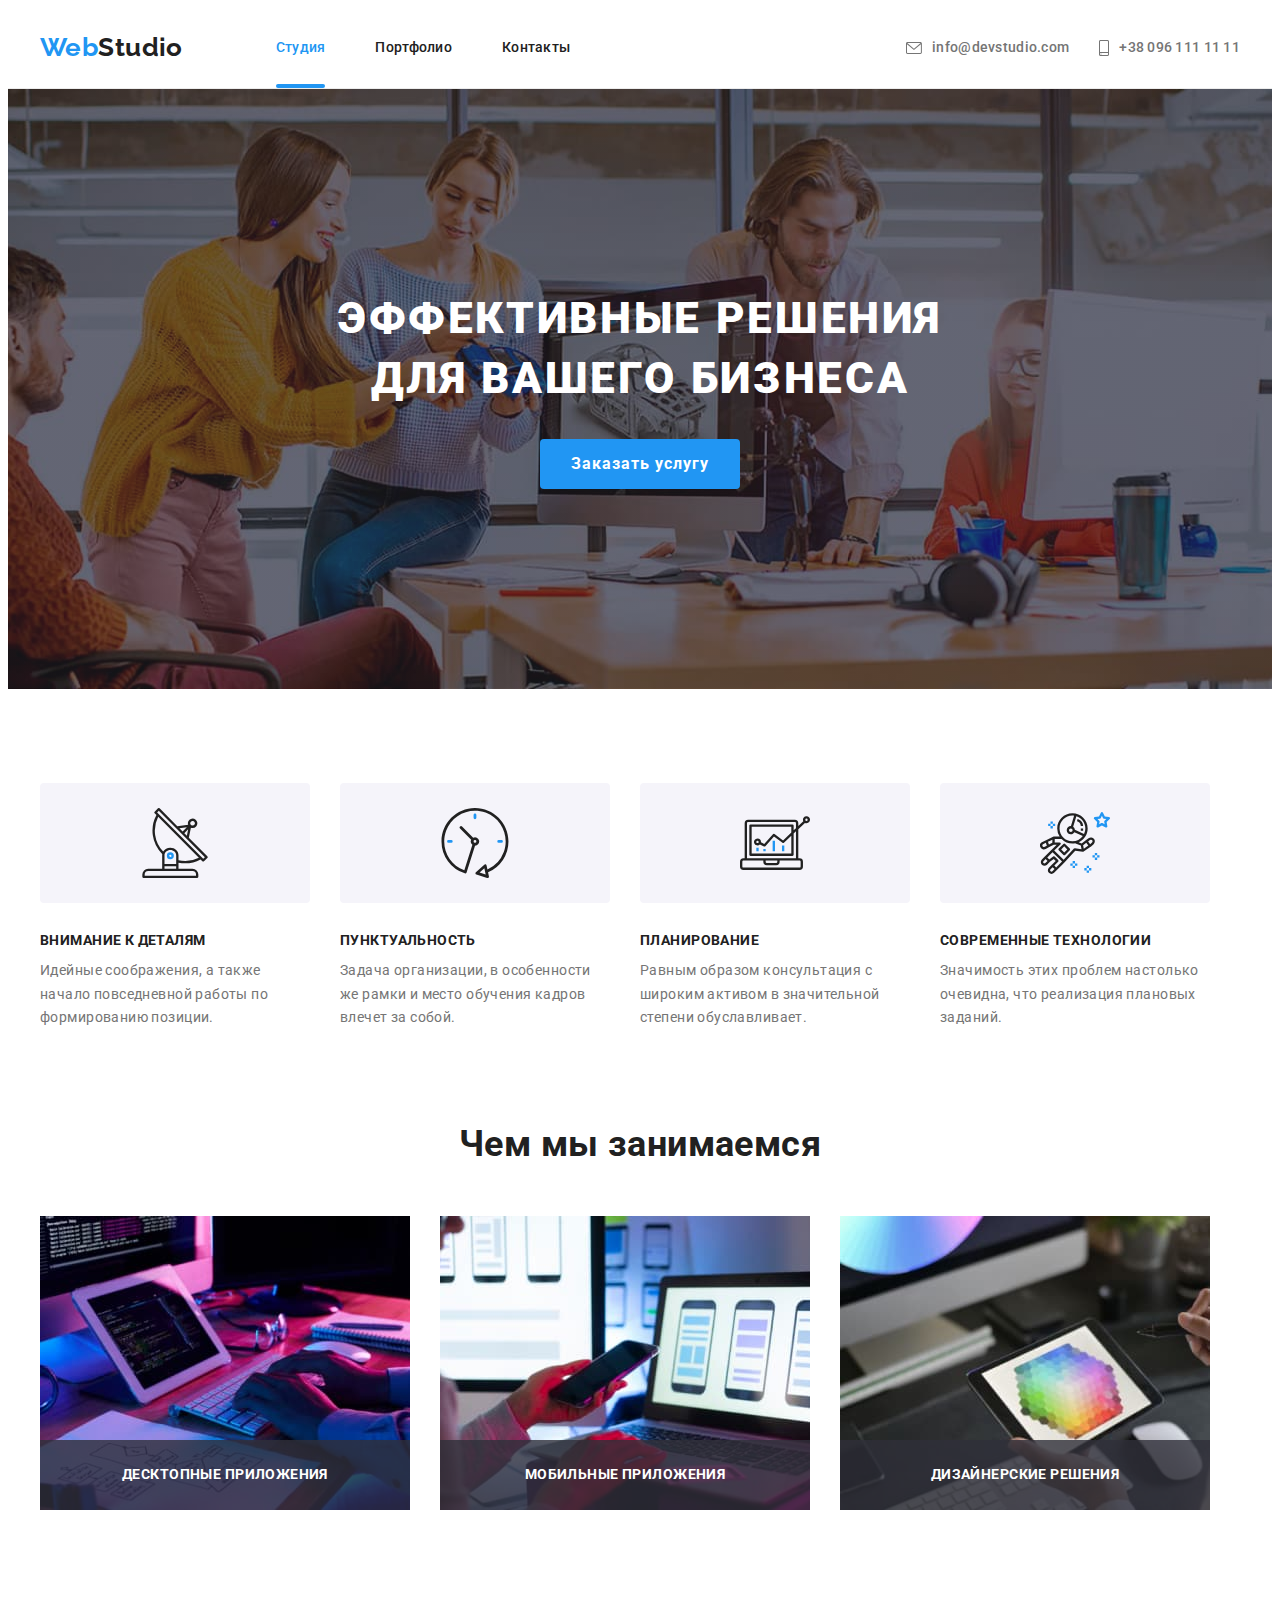
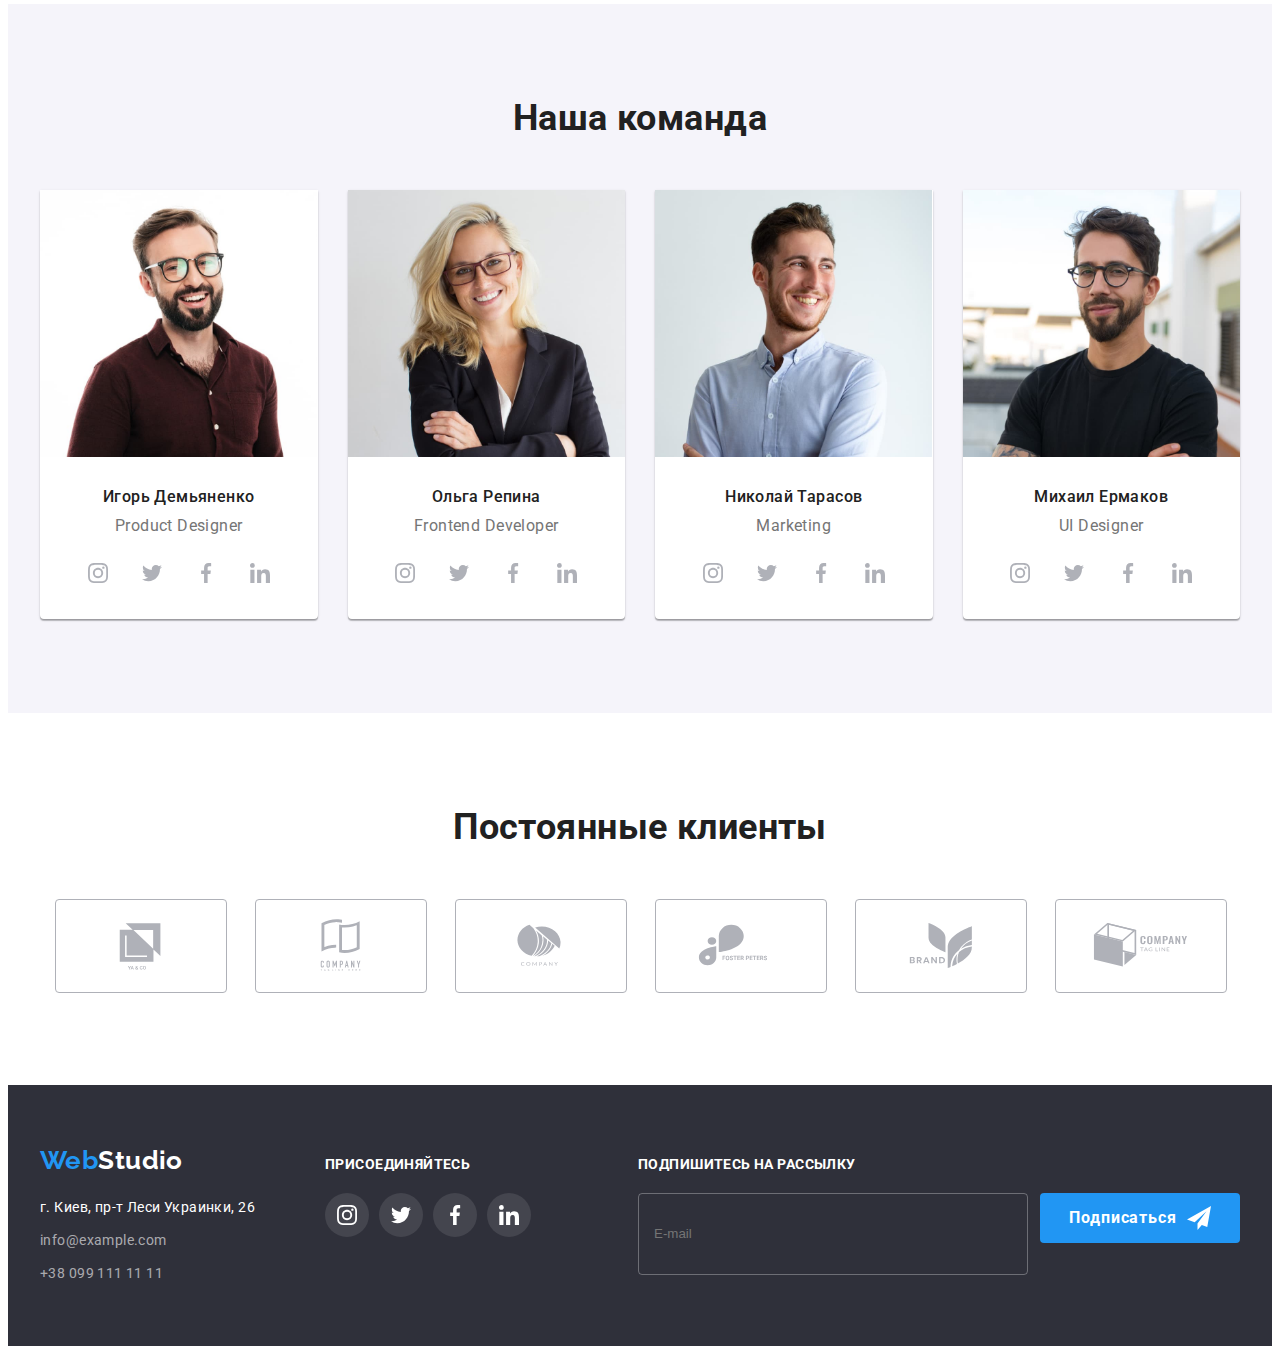
==== commit 29ca057d: "Исправление ошибок найденных ментором" ====
--- a/index.html
+++ b/index.html
@@ -276,17 +276,32 @@
           <h2 class="section__title">Чем мы занимаемся</h2>
           <ul class="works">
             <li class="works__item">
-              <img src="./images/box1.jpg" alt="Рабочий стол программиста" width="370" />
+              <img
+                srcset="./images/desktop/box1.jpg 1x, ./images/desktop/box1@2x.jpg 2x"
+                src="./images/desktop/box1.jpg"
+                alt="Рабочий стол программиста"
+                width="370"
+              />
               <p class="works__text">Десктопные приложения</p>
             </li>
 
             <li class="works__item">
-              <img src="./images/box2.jpg" alt="Работа над адаптивной версткой" width="370" />
+              <img
+                srcset="./images/desktop/box2.jpg 1x, ./images/desktop/box2@2x.jpg 2x"
+                src="./images/desktop/box2.jpg"
+                alt="Работа над адаптивной версткой"
+                width="370"
+              />
               <p class="works__text">Мобильные приложения</p>
             </li>
 
             <li class="works__item">
-              <img src="./images/box3.jpg" alt="Планшет дизайнера" width="370" />
+              <img
+                srcset="./images/desktop/box3.jpg 1x, ./images/desktop/box3@2x.jpg 2x"
+                src="./images/desktop/box3.jpg"
+                alt="Планшет дизайнера"
+                width="370"
+              />
               <p class="works__text">Дизайнерские решения</p>
             </li>
           </ul>
--- a/css/main.min.css
+++ b/css/main.min.css
@@ -1,2 +1,2 @@
-:root{--accent-color: #2196f3;--primary-text-color: #757575;--secondary-text-color: #212121;--white-text-color: #ffffff;--white-bcg-color: #ffffff;--secondary-bcg-color: #f5f4fa;--dark-bcg-color: #2f303a;--card-border: #eeeeee;--icon-color: #afb1b8;--hover-btn-color: #188ce8;--timing-function: cubic-bezier(0.4, 0, 0.2, 1)}body{background-color:var(--white-bcg-color);color:var(--primary-text-color);font-family:'Roboto', sans-serif;font-size:14px;line-height:1.71;letter-spacing:0.03em}h1,h2,h3,h4,h5,h6,p{margin-top:0;margin-bottom:0}img{display:block;max-width:100%;height:auto}a{display:block}ul{list-style:none;margin:0;padding:0}button{padding:0px;cursor:pointer}.section__title,.features__title,.team__title,.portfolio__title{color:var(--secondary-text-color)}.works__text,.team__text,.portfolio__text{font-size:16px;color:var(--primary-text-color)}@media screen and (min-width: 768px) and (max-width: 1199px){.features,.team,.portfolio{-ms-flex-wrap:wrap;flex-wrap:wrap;margin:-15px}}@media screen and (min-width: 768px) and (max-width: 1199px){.features__item,.team__item,.portfolio__item{margin:15px;width:calc((100% - 4 * 15px) / 2)}}.container{margin-left:auto;margin-right:auto;padding-right:15px;padding-left:15px}@media screen and (min-width: 480px){.container{width:480px}}@media screen and (min-width: 768px){.container{width:768px}}@media screen and (min-width: 1200px){.container{width:1200px}}.section{padding-top:60px;padding-bottom:60px}@media screen and (min-width: 1200px){.section{padding-top:94px;padding-bottom:94px}.section--no-indent{padding-bottom:0px}}.section--other-bcg{background-color:var(--secondary-bcg-color)}.section__title{margin-bottom:30px;font-size:28px;line-height:1.18;text-align:center}@media screen and (min-width: 1200px){.section__title{font-size:36px;line-height:1.16;margin-bottom:50px}}.section__title--is-hidden{position:absolute;clip:rect(0 0 0 0);width:1px;height:1px;margin:-1px;border:0;padding:0;overflow:hidden}.btn{display:-webkit-box;display:-ms-flexbox;display:flex;-webkit-box-pack:center;-ms-flex-pack:center;justify-content:center;-webkit-box-align:center;-ms-flex-align:center;align-items:center;text-align:center;width:200px;height:50px;margin:0 auto;font-family:inherit;font-weight:700;font-size:16px;line-height:1.87;letter-spacing:0.06em;background-color:var(--accent-color);color:var(--white-text-color);border:none;border-radius:4px;-webkit-transform:scale(1);transform:scale(1);-webkit-transition:background-color 250ms var(--timing-function),scale 250ms var(--timing-function),-webkit-box-shadow 250ms var(--timing-function);transition:background-color 250ms var(--timing-function),scale 250ms var(--timing-function),-webkit-box-shadow 250ms var(--timing-function);transition:background-color 250ms var(--timing-function),scale 250ms var(--timing-function),box-shadow 250ms var(--timing-function);transition:background-color 250ms var(--timing-function),scale 250ms var(--timing-function),box-shadow 250ms var(--timing-function),-webkit-box-shadow 250ms var(--timing-function)}.btn:focus,.btn:hover{-webkit-transform:scale(1.05);transform:scale(1.05);background-color:var(--hover-btn-color);-webkit-box-shadow:0px 4px 4px rgba(0,0,0,0.15);box-shadow:0px 4px 4px rgba(0,0,0,0.15)}.header{border-bottom:1px solid #ececec}@media screen and (max-width: 767px){.header__container{position:relative}}.header__logo{padding-top:24px;padding-bottom:25px}@media screen and (min-width: 1200px){.header__logo{margin-right:93px}}.logo{color:var(--secondary-text-color);font-family:Raleway, sans-serif;font-weight:700;font-size:24px;line-height:1.17;text-decoration:none}.logo--accent{color:var(--accent-color)}@media screen and (min-width: 1200px){.logo{font-size:26px;line-height:1.19}}@media screen and (min-width: 768px){.header__container{display:-webkit-box;display:-ms-flexbox;display:flex;-webkit-box-align:center;-ms-flex-align:center;align-items:center}}@media screen and (max-width: 767px){.site-nav{position:relative;margin-bottom:32px}}@media screen and (min-width: 768px) and (max-width: 1199px){.site-nav{margin-left:auto}}@media screen and (min-width: 768px){.nav{display:-webkit-box;display:-ms-flexbox;display:flex}}@media screen and (max-width: 767px){.nav .nav__item:not(:last-child){margin-bottom:32px}}@media (max-height: 517px){.nav .nav__item:not(:last-child){margin-bottom:20px}}@media screen and (min-width: 768px){.nav .nav__item:not(:last-child){margin-right:50px}}.nav .nav__link{max-height:80px;font-weight:500;text-decoration:none;line-height:1.14;letter-spacing:0.02em;color:var(--secondary-text-color);-webkit-transition:color 250ms var(--timing-function);transition:color 250ms var(--timing-function)}.nav .nav__link--current{color:var(--accent-color);position:relative}.nav .nav__link:hover,.nav .nav__link:focus{color:var(--accent-color)}@media screen and (max-width: 767px){.nav .nav__link{font-size:40px;line-height:1.17}}@media (max-height: 517px) and (max-width: 767px){.nav .nav__link{font-size:30px}}@media screen and (min-width: 768px){.nav .nav__link{display:block;padding-top:32px;padding-bottom:32px}.nav .nav__link--current::after{content:'';display:block;position:absolute;bottom:0;width:100%;height:4px;background-color:var(--accent-color);border-radius:2px}}@media screen and (max-width: 767px){.contacts{display:-webkit-box;display:-ms-flexbox;display:flex;-webkit-box-orient:vertical;-webkit-box-direction:reverse;-ms-flex-direction:column-reverse;flex-direction:column-reverse;margin-bottom:64px}}@media screen and (min-width: 1200px){.contacts{display:-webkit-box;display:-ms-flexbox;display:flex;margin-left:auto}}@media screen and (max-width: 767px){.contacts__item{margin-bottom:32px}}@media screen and (max-height: 517px) and (max-width: 767px){.contacts__item{margin-bottom:20px}}@media screen and (min-width: 768px) and (max-width: 1199px){.contacts__item:not(:last-child){margin-bottom:10px}}@media screen and (min-width: 1200px){.contacts__item:not(:last-child){margin-right:30px}}.contacts__link{display:-webkit-box;display:-ms-flexbox;display:flex;-webkit-box-align:center;-ms-flex-align:center;align-items:center;letter-spacing:0.02em;font-weight:500;text-decoration:none;color:var(--primary-text-color);-webkit-transition:color 250ms var(--timing-function);transition:color 250ms var(--timing-function)}.contacts__link:hover,.contacts__link:focus{color:var(--accent-color)}@media screen and (min-width: 768px) and (max-width: 1199px){.contacts__link{font-size:12px;line-height:1.17}}@media screen and (min-width: 1200px){.contacts__link{display:-webkit-box;display:-ms-flexbox;display:flex;max-height:80px;padding-top:32px;padding-bottom:32px;line-height:1.14}}.contacts__link:hover,.contacts__link:focus{color:var(--accent-color)}@media screen and (max-width: 767px){.contacts__link-mail{font-size:24px;line-height:1.17}}@media screen and (max-width: 767px){.contacts__link-phone{font-size:34px;line-height:1.18;color:var(--accent-color)}}@media screen and (max-height: 517px) and (max-width: 767px){.contacts__link-phone{font-size:24px}}.contacts__icon{margin-right:10px;fill:var(--primary-text-color);-webkit-transition:fill 250ms var(--timing-function);transition:fill 250ms var(--timing-function)}.contacts__link:hover .contacts__icon,.contacts__link:focus .contacts__icon{fill:currentColor}@media screen and (max-width: 767px){.contacts__icon{display:none}}@media screen and (min-width: 768px) and (max-width: 1199px){.contacts__icon--mail{width:14px;height:10px;margin-right:8px}}@media screen and (min-width: 768px) and (max-width: 1199px){.contacts__icon--phone{width:10px;height:14px;margin-right:8px}}@media screen and (max-width: 767px){.menu{display:none;position:absolute;z-index:10;top:0;left:0;padding:48px 40px;width:100%;height:100vh;background-color:var(--white-bcg-color);-webkit-box-shadow:0px 4px 8px rgba(0,0,0,0.04),0px 2px 4px rgba(0,0,0,0.08),0px 1px 3px rgba(0,0,0,0.16);box-shadow:0px 4px 8px rgba(0,0,0,0.04),0px 2px 4px rgba(0,0,0,0.08),0px 1px 3px rgba(0,0,0,0.16)}.menu--is-open{display:-webkit-box;display:-ms-flexbox;display:flex;-webkit-box-orient:vertical;-webkit-box-direction:normal;-ms-flex-direction:column;flex-direction:column;-webkit-box-pack:justify;-ms-flex-pack:justify;justify-content:space-between}}@media screen and (min-width: 768px){.menu{display:-webkit-box;display:-ms-flexbox;display:flex;-webkit-box-align:center;-ms-flex-align:center;align-items:center;-webkit-box-flex:2;-ms-flex-positive:2;flex-grow:2}}.menu__btn{display:-webkit-box;display:-ms-flexbox;display:flex;position:absolute;top:10px;right:15px;width:40px;height:40px;border:none;background-color:transparent;z-index:20}.menu__close-btn{display:none}@media screen and (max-width: 767px){.menu__btn--is-open .menu__close-btn{display:block}}.menu__burger-btn{display:none}@media screen and (max-width: 767px){.menu__burger-btn{display:block}.menu__btn--is-open .menu__burger-btn{display:none}}@media screen and (min-width: 768px){.contacts-menu{margin-left:auto}}.contacts-menu__social{display:-webkit-inline-box;display:-ms-inline-flexbox;display:inline-flex;-ms-flex-wrap:wrap;flex-wrap:wrap}@media screen and (min-width: 768px){.contacts-menu__social{display:none}}.contacts-menu__social-item{padding-right:10px}.contacts-menu__social-item:not(:last-child){margin-right:10px;border-right:1px solid rgba(33,33,33,0.2)}.contacts-menu__social-link{font-size:18px;line-height:1.22;letter-spacing:0.02em;color:var(--accent-color)}.hero{margin-left:auto;margin-right:auto;padding:118px 0;text-align:center;background-size:cover;background-repeat:no-repeat;background-position:center;background-color:var(--dark-bcg-color);background-image:-webkit-gradient(linear, left top, left bottom, from(rgba(47,48,58,0.4)), to(rgba(47,48,58,0.4))),url("../images/mobile/hero-mob.jpg");background-image:linear-gradient(rgba(47,48,58,0.4), rgba(47,48,58,0.4)),url("../images/mobile/hero-mob.jpg")}@media screen and (min-device-pixel-ratio: 2), (-webkit-min-device-pixel-ratio: 2), (min-resolution: 192dpi), (min-resolution: 2dppx){.hero{background-image:-webkit-gradient(linear, left top, left bottom, from(rgba(47,48,58,0.4)), to(rgba(47,48,58,0.4))),url("../images/mobile/hero-mob@2x.jpg");background-image:linear-gradient(rgba(47,48,58,0.4), rgba(47,48,58,0.4)),url("../images/mobile/hero-mob@2x.jpg")}}@media screen and (min-width: 481px){.hero{background-image:-webkit-gradient(linear, left top, left bottom, from(rgba(47,48,58,0.4)), to(rgba(47,48,58,0.4))),url("../images/tablet/hero-tablet.jpg");background-image:linear-gradient(rgba(47,48,58,0.4), rgba(47,48,58,0.4)),url("../images/tablet/hero-tablet.jpg")}}@media screen and (min-width: 481px) and (min-device-pixel-ratio: 2), screen and (min-width: 481px) and (-webkit-min-device-pixel-ratio: 2), screen and (min-width: 481px) and (min-resolution: 192dpi), screen and (min-width: 481px) and (min-resolution: 2dppx){.hero{background-image:-webkit-gradient(linear, left top, left bottom, from(rgba(47,48,58,0.4)), to(rgba(47,48,58,0.4))),url("../images/tablet/hero-tablet@2x.jpg");background-image:linear-gradient(rgba(47,48,58,0.4), rgba(47,48,58,0.4)),url("../images/tablet/hero-tablet@2x.jpg")}}@media screen and (min-width: 769px){.hero{background-image:-webkit-gradient(linear, left top, left bottom, from(rgba(47,48,58,0.4)), to(rgba(47,48,58,0.4))),url("../images/desktop/hero-desktop.jpg");background-image:linear-gradient(rgba(47,48,58,0.4), rgba(47,48,58,0.4)),url("../images/desktop/hero-desktop.jpg")}}@media screen and (min-width: 769px) and (min-device-pixel-ratio: 2), screen and (min-width: 769px) and (-webkit-min-device-pixel-ratio: 2), screen and (min-width: 769px) and (min-resolution: 192dpi), screen and (min-width: 769px) and (min-resolution: 2dppx){.hero{background-image:-webkit-gradient(linear, left top, left bottom, from(rgba(47,48,58,0.4)), to(rgba(47,48,58,0.4))),url("../images/desktop/hero-desktop@2x.jpg");background-image:linear-gradient(rgba(47,48,58,0.4), rgba(47,48,58,0.4)),url("../images/desktop/hero-desktop@2x.jpg")}}@media screen and (min-width: 480px) and (max-width: 767px){.hero{width:480px}}@media screen and (min-width: 768px) and (max-width: 1199px){.hero{width:768px}}@media screen and (min-width: 1200px){.hero{max-width:1600px;padding-top:200px;padding-bottom:200px}}.hero__title{margin-bottom:30px;text-align:center;text-transform:uppercase;font-weight:900;font-size:26px;line-height:1.61;letter-spacing:0.06em;color:var(--white-text-color)}@media screen and (min-width: 1200px){.hero__title{font-size:44px;line-height:1.36}}.hero__btn{margin-left:auto;margin-right:auto}.backdrop{position:fixed;top:0;bottom:0;right:0;left:0;padding:93px 15px;z-index:30;-webkit-backdrop-filter:blur(5px);backdrop-filter:blur(5px);background-color:rgba(0,0,0,0.2);overflow-y:scroll;opacity:1;visibility:visible;-webkit-transition:opacity 250ms var(--timing-function),visibility 350ms var(--timing-function);transition:opacity 250ms var(--timing-function),visibility 350ms var(--timing-function)}.backdrop--is-hidden{opacity:0;visibility:hidden;pointer-events:none}.modal{position:relative;-webkit-transition:-webkit-transform 250ms var(--timing-function);transition:-webkit-transform 250ms var(--timing-function);transition:transform 250ms var(--timing-function);transition:transform 250ms var(--timing-function), -webkit-transform 250ms var(--timing-function);padding:40px;background-color:var(--white-bcg-color);-webkit-box-shadow:0px 1px 3px rgba(0,0,0,0.12),0px 1px 1px rgba(0,0,0,0.14),0px 2px 1px rgba(0,0,0,0.2);box-shadow:0px 1px 3px rgba(0,0,0,0.12),0px 1px 1px rgba(0,0,0,0.14),0px 2px 1px rgba(0,0,0,0.2);border-radius:4px}@media screen and (min-width: 768px){.modal{position:absolute;width:450px;top:50%;left:50%;-webkit-transform:translate(-50%, -50%) scale(1);transform:translate(-50%, -50%) scale(1)}}@media screen and (min-width: 768px) and (max-height: 580px){.modal{position:absolute;top:75%;left:50%}}@media screen and (min-width: 1200px){.modal{width:528px;height:581px}}.backdrop--is-hidden .modal{-webkit-transform:translate(-50%, -50%) scale(0.8);transform:translate(-50%, -50%) scale(0.8)}.modal__close-btn{position:absolute;top:8px;right:8px;width:30px;height:30px;background-color:var(--white-bcg-color);border:1px solid rgba(0,0,0,0.1);border-radius:50%;-webkit-transform:scale(1);transform:scale(1);-webkit-transition:-webkit-transform 250ms var(--timing-function);transition:-webkit-transform 250ms var(--timing-function);transition:transform 250ms var(--timing-function);transition:transform 250ms var(--timing-function), -webkit-transform 250ms var(--timing-function)}.modal__close-btn:hover,.modal__close-btn:focus{-webkit-transform:scale(1.05);transform:scale(1.05)}.modal__close-icon{position:absolute;top:8px;right:8px;-webkit-transition:fill 250ms var(--timing-function);transition:fill 250ms var(--timing-function)}.modal__close-btn:hover .modal__close-icon,.modal__close-btn:focus .modal__close-icon{fill:var(--accent-color)}.form__title{display:block;margin-bottom:30px;text-align:center;font-weight:700;font-size:20px;line-height:1.5;color:var(--secondary-text-color)}@media screen and (min-width: 768px){.form__title{line-height:1.15}}.form__field{position:relative;display:block}.form__field:not(:last-child){margin-bottom:28px}.form__input{width:100%;height:40px;padding:12px 12px 12px 42px;border:1px solid rgba(33,33,33,0.2);border-radius:4px;-webkit-transition:border-color 250ms var(--timing-function);transition:border-color 250ms var(--timing-function)}.form__input:hover{border-color:var(--accent-color);cursor:pointer}.form__input:focus{border-color:var(--accent-color);outline:var(--accent-color)}.form__input:not(:placeholder-shown):invalid{border-color:#e23535}.form__label{position:absolute;top:50%;left:42px;font-size:12px;line-height:1.16;letter-spacing:0.01em;-webkit-transform:translateY(-50%);transform:translateY(-50%);-webkit-transition:-webkit-transform 250ms var(--timing-function);transition:-webkit-transform 250ms var(--timing-function);transition:transform 250ms var(--timing-function);transition:transform 250ms var(--timing-function), -webkit-transform 250ms var(--timing-function)}.form__input:not(:placeholder-shown)+.form__label{-webkit-transform:translate(-38px, -38px);transform:translate(-38px, -38px)}.form__field:focus-within .form__label{-webkit-transform:translate(-38px, -38px);transform:translate(-38px, -38px)}.form__icon{position:absolute;top:50%;left:12px;-webkit-transform:translateY(-50%);transform:translateY(-50%);-webkit-transition:fill 250ms var(--timing-function);transition:fill 250ms var(--timing-function)}.form__field:focus-within .form__icon{fill:var(--accent-color)}.comment{margin-top:10px;margin-bottom:20px}.comment__label{font-size:12px;line-height:1.17;letter-spacing:0.01em}.comment__input{display:block;width:100%;height:120px;resize:none;padding:12px 16px;border:1px solid rgba(33,33,33,0.2);border-radius:4px;-webkit-transition:border-color 250ms var(--timing-function);transition:border-color 250ms var(--timing-function)}.comment__input:hover{border-color:var(--accent-color);cursor:pointer}.comment__input:focus{border-color:var(--accent-color);outline:var(--accent-color)}.comment__input::-webkit-input-placeholder{font-size:14px;line-height:1.14;letter-spacing:0.01em;color:rgba(117,117,117,0.5)}.comment__input:-ms-input-placeholder{font-size:14px;line-height:1.14;letter-spacing:0.01em;color:rgba(117,117,117,0.5)}.comment__input::-ms-input-placeholder{font-size:14px;line-height:1.14;letter-spacing:0.01em;color:rgba(117,117,117,0.5)}.comment__input::placeholder{font-size:14px;line-height:1.14;letter-spacing:0.01em;color:rgba(117,117,117,0.5)}.policy{margin-bottom:31px}.policy__field{display:-webkit-box;display:-ms-flexbox;display:flex;-webkit-box-pack:center;-ms-flex-pack:center;justify-content:center;-webkit-box-align:center;-ms-flex-align:center;align-items:center}.policy__checkbox{position:absolute;clip:rect(0 0 0 0);width:1px;height:1px;margin:-1px;border:0;padding:0;overflow:hidden}.policy__icon{display:inline-block;width:16px;height:15px;margin-right:8px;border:1px solid var(--secondary-text-color);border-radius:4px}.policy__checkbox:focus+.policy__icon{outline:2px solid #0e6ab6}.policy__checkbox:hover+.policy__icon{cursor:pointer}.policy__checkbox:checked+.policy__icon{background-color:var(--accent-color);border-color:var(--accent-color);background-image:url("../images/icon-check.svg");background-size:cover;background-origin:border-box}.policy__label{display:inline-block}@media screen and (min-width: 1200px){.policy__label{margin-right:5px}}@media screen and (max-width: 1199px){.policy__label{font-size:12px;line-height:1.17;margin-right:3px}}.policy__link{display:inline-block;color:var(--accent-color);text-decoration-skip-ink:none}@media screen and (max-width: 1199px){.policy__link{font-size:12px;line-height:1.17}}.form__btn{margin-left:auto;margin-right:auto}@media screen and (min-width: 768px){.features{display:-webkit-box;display:-ms-flexbox;display:flex}}@media screen and (max-width: 767px){.features__item:not(:last-child){margin-bottom:30px}}@media screen and (min-width: 1200px){.features__item{max-width:270px}.features__item:not(:last-child){margin-right:30px}}.features__icon-box{display:-webkit-box;display:-ms-flexbox;display:flex;-webkit-box-pack:center;-ms-flex-pack:center;justify-content:center;-webkit-box-align:center;-ms-flex-align:center;align-items:center;margin-bottom:30px;height:120px;background-color:var(--secondary-bcg-color);border-radius:4px}.features__icon{height:70px;width:70px}.features__title{margin-bottom:10px;font-weight:700;text-transform:uppercase;line-height:1.14}@media screen and (max-width: 767px){.features__title{text-align:center}}.works{display:-webkit-box;display:-ms-flexbox;display:flex}@media screen and (max-width: 1199px){.works__section{display:none}}.works__item{position:relative}.works__item:not(:last-child){margin-right:30px}.works__text{position:absolute;bottom:0;display:-webkit-box;display:-ms-flexbox;display:flex;-webkit-box-pack:center;-ms-flex-pack:center;justify-content:center;-webkit-box-align:center;-ms-flex-align:center;align-items:center;width:100%;height:70px;text-transform:uppercase;font-weight:700;font-size:14px;line-height:1.14;color:var(--white-text-color);background-color:rgba(47,48,58,0.8)}@media screen and (min-width: 768px){.team{display:-webkit-box;display:-ms-flexbox;display:flex}}.team__item{background-color:var(--white-bcg-color);-webkit-box-shadow:0px 1px 3px rgba(0,0,0,0.12),0px 1px 1px rgba(0,0,0,0.14),0px 2px 1px rgba(0,0,0,0.2);box-shadow:0px 1px 3px rgba(0,0,0,0.12),0px 1px 1px rgba(0,0,0,0.14),0px 2px 1px rgba(0,0,0,0.2);border-radius:0px 0px 4px 4px}@media screen and (max-width: 767px){.team__item:not(:last-child){margin-bottom:30px}}@media screen and (max-width: 1199px){.team__item{margin:15px}}@media screen and (min-width: 1200px){.team__item:not(:last-child){margin-right:30px}}.team__info{padding-top:30px;padding-bottom:24px;text-align:center}.team__title{margin-bottom:10px;font-weight:500;font-size:16px;line-height:1.19}.team__text{line-height:1.19;margin-bottom:16px}.social{display:-webkit-box;display:-ms-flexbox;display:flex;-webkit-box-align:center;-ms-flex-align:center;align-items:center;-webkit-box-pack:center;-ms-flex-pack:center;justify-content:center}.social__item:not(:last-child){margin-right:10px}.social__link{display:-webkit-box;display:-ms-flexbox;display:flex;-webkit-box-align:center;-ms-flex-align:center;align-items:center;-webkit-box-pack:center;-ms-flex-pack:center;justify-content:center;width:44px;height:44px;border-radius:50%;-webkit-transform:scale(1);transform:scale(1);-webkit-transition:background-color 250ms var(--timing-function),-webkit-transform 250ms var(--timing-function);transition:background-color 250ms var(--timing-function),-webkit-transform 250ms var(--timing-function);transition:transform 250ms var(--timing-function),background-color 250ms var(--timing-function);transition:transform 250ms var(--timing-function),background-color 250ms var(--timing-function),-webkit-transform 250ms var(--timing-function)}.social__link:hover,.social__link:focus{border-radius:50%;background-color:var(--accent-color);-webkit-transform:scale(1.05);transform:scale(1.05)}.social__icon{fill:var(--icon-color);-webkit-transition:fill 250ms var(--timing-function);transition:fill 250ms var(--timing-function)}.social__link:hover .social__icon,.social__link:focus .social__icon{fill:var(--white-text-color)}.customers{display:-webkit-box;display:-ms-flexbox;display:flex;-webkit-box-pack:center;-ms-flex-pack:center;justify-content:center;-webkit-box-align:center;-ms-flex-align:center;align-items:center;-ms-flex-wrap:wrap;flex-wrap:wrap}@media screen and (max-width: 767px){.customers{margin:-15px}}.customers__item{height:92px}@media screen and (max-width: 767px){.customers__item{margin:15px;width:calc((100% - 4 * 15px) / 2)}}@media screen and (min-width: 768px){.customers__item{width:calc((100% - 6 * 15px) / 3)}}@media screen and (max-width: 1199px){.customers__item{margin:15px}}@media screen and (min-width: 1200px){.customers__item{width:170px}.customers__item:not(:last-child){margin-right:30px}}.customers__link{display:-webkit-box;display:-ms-flexbox;display:flex;-webkit-box-pack:center;-ms-flex-pack:center;justify-content:center;-webkit-box-align:center;-ms-flex-align:center;align-items:center;width:100%;height:100%;border:1px solid var(--icon-color);border-radius:4px;-webkit-transition:border-color 250ms var(--timing-function);transition:border-color 250ms var(--timing-function)}.customers__link:hover,.customers__link:focus{border-color:var(--accent-color)}.customers__icon{fill:var(--icon-color);-webkit-transition:fill 250ms var(--timing-function);transition:fill 250ms var(--timing-function)}.customers__link:hover .customers__icon,.customers__link:focus .customers__icon{fill:var(--accent-color)}.footer-section{padding-top:60px;padding-bottom:60px;background-color:var(--dark-bcg-color)}@media screen and (min-width: 768px) and (max-width: 1199px){.footer{display:-webkit-box;display:-ms-flexbox;display:flex;-ms-flex-pack:distribute;justify-content:space-around;-ms-flex-wrap:wrap;flex-wrap:wrap}}@media screen and (min-width: 1200px){.footer{display:-webkit-box;display:-ms-flexbox;display:flex;-webkit-box-align:baseline;-ms-flex-align:baseline;align-items:baseline}}@media screen and (max-width: 767px){.footer__contacts{margin-bottom:60px}}@media screen and (max-width: 1199px){.footer__contacts{text-align:center}}@media screen and (min-width: 1200px){.footer__contacts{margin-right:70px}}.footer__logo{display:block;margin-bottom:20px;color:var(--white-text-color)}.address__item:not(:last-child){margin-bottom:8px}@media screen and (min-width: 1200px){.address__item:not(:last-child){margin-bottom:9px}}.address{font-style:normal}.address__map-link{color:var(--white-text-color);text-decoration:none}.address__map-link:hover,.address__map-link:focus{color:var(--accent-color)}.address__link{color:rgba(255,255,255,0.6);text-decoration:none;-webkit-transition:color 250ms var(--timing-function);transition:color 250ms var(--timing-function)}.address__link:hover,.address__link:focus{color:var(--accent-color)}@media screen and (max-width: 767px){.join{margin-bottom:60px}}@media screen and (max-width: 1199px){.join{text-align:center}}.join__text{margin-bottom:20px;font-weight:bold;line-height:1.14;text-transform:uppercase;color:var(--white-text-color)}@media screen and (min-width: 768px) and (max-width: 1199px){.join__text{margin-top:5px}}.join__list{display:-webkit-box;display:-ms-flexbox;display:flex;-webkit-box-pack:center;-ms-flex-pack:center;justify-content:center;-webkit-box-align:center;-ms-flex-align:center;align-items:center}.join__item:not(:last-child){margin-right:10px}.join__link{display:-webkit-box;display:-ms-flexbox;display:flex;-webkit-box-align:center;-ms-flex-align:center;align-items:center;-webkit-box-pack:center;-ms-flex-pack:center;justify-content:center;height:44px;width:44px;background-color:rgba(255,255,255,0.1);border-radius:50%;-webkit-transform:scale(1);transform:scale(1);-webkit-transition:background-color 250ms var(--timing-function),-webkit-transform 250ms var(--timing-function);transition:background-color 250ms var(--timing-function),-webkit-transform 250ms var(--timing-function);transition:transform 250ms var(--timing-function),background-color 250ms var(--timing-function);transition:transform 250ms var(--timing-function),background-color 250ms var(--timing-function),-webkit-transform 250ms var(--timing-function)}.join__link:hover,.join__link:focus{background-color:var(--accent-color);-webkit-transform:scale(1.1);transform:scale(1.1)}@media screen and (min-width: 768px) and (max-width: 1199px){.subscribe{margin-top:60px}}@media screen and (max-width: 1199px){.subscribe{text-align:center}}@media screen and (min-width: 1200px){.subscribe{margin-left:auto}}.subscribe__text{display:block;margin-bottom:20px;font-weight:bold;font-size:14px;line-height:1.14;letter-spacing:0.03em;text-transform:uppercase;color:var(--white-text-color)}@media screen and (min-width: 1200px){.subscribe__form{display:-webkit-box;display:-ms-flexbox;display:flex;-webkit-box-pack:center;-ms-flex-pack:center;justify-content:center}}.subscribe__input{width:100%;height:50px;padding:15px;border:1px solid rgba(255,255,255,0.3);border-radius:4px;background-color:transparent;color:var(--white-text-color);cursor:pointer;-webkit-transition:border-color 250ms var(--timing-function);transition:border-color 250ms var(--timing-function)}@media screen and (min-width: 768px) and (max-width: 1199px){.subscribe__input{width:450px}}@media screen and (max-width: 1199px){.subscribe__input{margin-bottom:20px}}@media screen and (min-width: 1200px){.subscribe__input{width:358px}}.subscribe__input:hover{border-color:var(--accent-color)}.subscribe__input:hover:focus{outline:1px solid rgba(255,255,255,0.5)}@media screen and (min-width: 1200px){.subscribe__btn{margin-left:12px}}.btn__icon{margin-left:10px}.filter{display:-webkit-box;display:-ms-flexbox;display:flex;-webkit-box-pack:center;-ms-flex-pack:center;justify-content:center;-ms-flex-wrap:wrap;flex-wrap:wrap;margin-bottom:25px}@media screen and (min-width: 768px){.filter{margin-bottom:30px}}@media screen and (min-width: 1200px){.filter{margin-bottom:50px}}@media screen and (max-width: 767px){.filter__item{margin-bottom:15px}}.filter__item:not(:last-child){margin-right:8px}.filter__btn{padding:6px 22px;cursor:pointer;text-align:center;font-weight:500;font-size:16px;line-height:1.62;letter-spacing:0.03em;font-family:inherit;color:var(--secondary-text-color);background-color:var(--secondary-bcg-color);border:transparent;border-radius:4px;-webkit-transition:color 250ms var(--timing-function),background-color 250ms var(--timing-function),-webkit-box-shadow 250ms var(--timing-function);transition:color 250ms var(--timing-function),background-color 250ms var(--timing-function),-webkit-box-shadow 250ms var(--timing-function);transition:color 250ms var(--timing-function),background-color 250ms var(--timing-function),box-shadow 250ms var(--timing-function);transition:color 250ms var(--timing-function),background-color 250ms var(--timing-function),box-shadow 250ms var(--timing-function),-webkit-box-shadow 250ms var(--timing-function)}.filter__btn:focus,.filter__btn:hover{background-color:var(--accent-color);color:var(--white-text-color);-webkit-box-shadow:0px 3px 1px rgba(0,0,0,0.1),0px 1px 2px rgba(0,0,0,0.08),0px 2px 2px rgba(0,0,0,0.12);box-shadow:0px 3px 1px rgba(0,0,0,0.1),0px 1px 2px rgba(0,0,0,0.08),0px 2px 2px rgba(0,0,0,0.12)}@media screen and (min-width: 768px){.portfolio{display:-webkit-box;display:-ms-flexbox;display:flex;-ms-flex-wrap:wrap;flex-wrap:wrap}}.portfolio__item{display:-webkit-box;display:-ms-flexbox;display:flex}@media screen and (max-width: 767px){.portfolio__item{margin-bottom:30px}}@media screen and (min-width: 1200px){.portfolio__item{width:calc((100% - 60px) / 3)}.portfolio__item:not(:nth-last-child(-n+3)){margin-bottom:30px}.portfolio__item:not(:nth-child(3n)){margin-right:30px}}.portfolio__link{display:-webkit-box;display:-ms-flexbox;display:flex;-webkit-box-orient:vertical;-webkit-box-direction:normal;-ms-flex-direction:column;flex-direction:column;text-decoration:none;-webkit-transition:-webkit-box-shadow 250ms var(--timing-function);transition:-webkit-box-shadow 250ms var(--timing-function);transition:box-shadow 250ms var(--timing-function);transition:box-shadow 250ms var(--timing-function), -webkit-box-shadow 250ms var(--timing-function)}.portfolio__link:hover,.portfolio__link:focus{-webkit-box-shadow:0px 1px 1px rgba(0,0,0,0.12),0px 4px 4px rgba(0,0,0,0.06),1px 4px 6px rgba(0,0,0,0.16);box-shadow:0px 1px 1px rgba(0,0,0,0.12),0px 4px 4px rgba(0,0,0,0.06),1px 4px 6px rgba(0,0,0,0.16)}.portfolio__info{border-left:1px solid var(--card-border);border-right:1px solid var(--card-border);border-bottom:1px solid var(--card-border);padding:20px 24px;-webkit-box-flex:1;-ms-flex-positive:1;flex-grow:1}.portfolio__title{font-size:18px;line-height:2;margin-bottom:4px;letter-spacing:0.06em}.portfolio__text{line-height:1.87}.portfolio__overlay{position:relative;overflow:hidden}.portfolio__overlay-text{position:absolute;top:0;left:0;width:100%;height:100%;padding:63px 24px;font-size:18px;line-height:1.56;color:var(--white-text-color);background-color:rgba(33,150,243,0.9);-webkit-transform:translateY(101%);transform:translateY(101%);-webkit-transition:-webkit-transform 250ms var(--timing-function);transition:-webkit-transform 250ms var(--timing-function);transition:transform 250ms var(--timing-function);transition:transform 250ms var(--timing-function), -webkit-transform 250ms var(--timing-function)}.portfolio__link:hover .portfolio__overlay-text,.portfolio__link:focus .portfolio__overlay-text{-webkit-transform:translateY(0);transform:translateY(0)}
+:root{--accent-color: #2196f3;--primary-text-color: #757575;--secondary-text-color: #212121;--white-text-color: #ffffff;--white-bcg-color: #ffffff;--secondary-bcg-color: #f5f4fa;--dark-bcg-color: #2f303a;--card-border: #eeeeee;--icon-color: #afb1b8;--hover-btn-color: #188ce8;--timing-function: cubic-bezier(0.4, 0, 0.2, 1)}body{background-color:var(--white-bcg-color);color:var(--primary-text-color);font-family:'Roboto', sans-serif;font-size:14px;line-height:1.71;letter-spacing:0.03em}h1,h2,h3,h4,h5,h6,p{margin-top:0;margin-bottom:0}img{display:block;max-width:100%;height:auto}a{display:block}ul{list-style:none;margin:0;padding:0}button{padding:0px;cursor:pointer}.section__title,.features__title,.team__title,.portfolio__title{color:var(--secondary-text-color)}.works__text,.team__text,.portfolio__text{font-size:16px;color:var(--primary-text-color)}@media screen and (min-width: 768px) and (max-width: 1199px){.features,.team,.portfolio{-ms-flex-wrap:wrap;flex-wrap:wrap;margin:-15px}}@media screen and (min-width: 768px) and (max-width: 1199px){.features__item,.team__item,.portfolio__item{margin:15px;width:calc((100% - 4 * 15px) / 2)}}.container{margin-left:auto;margin-right:auto;padding-right:15px;padding-left:15px}@media screen and (min-width: 480px){.container{width:480px}}@media screen and (min-width: 768px){.container{width:768px}}@media screen and (min-width: 1200px){.container{width:1200px}}.section{padding-top:60px;padding-bottom:60px}@media screen and (min-width: 1200px){.section{padding-top:94px;padding-bottom:94px}.section--no-indent{padding-bottom:0px}}.section--other-bcg{background-color:var(--secondary-bcg-color)}.section__title{margin-bottom:30px;font-size:28px;line-height:1.18;text-align:center}@media screen and (min-width: 1200px){.section__title{font-size:36px;line-height:1.16;margin-bottom:50px}}.section__title--is-hidden{position:absolute;clip:rect(0 0 0 0);width:1px;height:1px;margin:-1px;border:0;padding:0;overflow:hidden}.btn{display:-webkit-box;display:-ms-flexbox;display:flex;-webkit-box-pack:center;-ms-flex-pack:center;justify-content:center;-webkit-box-align:center;-ms-flex-align:center;align-items:center;text-align:center;width:200px;height:50px;margin:0 auto;font-family:inherit;font-weight:700;font-size:16px;line-height:1.87;letter-spacing:0.06em;background-color:var(--accent-color);color:var(--white-text-color);border:none;border-radius:4px;-webkit-transform:scale(1);transform:scale(1);-webkit-transition:background-color 250ms var(--timing-function),scale 250ms var(--timing-function),-webkit-box-shadow 250ms var(--timing-function);transition:background-color 250ms var(--timing-function),scale 250ms var(--timing-function),-webkit-box-shadow 250ms var(--timing-function);transition:background-color 250ms var(--timing-function),scale 250ms var(--timing-function),box-shadow 250ms var(--timing-function);transition:background-color 250ms var(--timing-function),scale 250ms var(--timing-function),box-shadow 250ms var(--timing-function),-webkit-box-shadow 250ms var(--timing-function)}.btn:focus,.btn:hover{-webkit-transform:scale(1.05);transform:scale(1.05);background-color:var(--hover-btn-color);-webkit-box-shadow:0px 4px 4px rgba(0,0,0,0.15);box-shadow:0px 4px 4px rgba(0,0,0,0.15)}.header{border-bottom:1px solid #ececec}@media screen and (max-width: 767px){.header__container{position:relative}}.header__logo{padding:16px 0}@media screen and (min-width: 1200px){.header__logo{padding:26px 0}}@media screen and (min-width: 1200px){.header__logo{margin-right:93px;padding-top:24px;padding-bottom:25px}}.logo{color:var(--secondary-text-color);font-family:Raleway, sans-serif;font-weight:700;font-size:24px;line-height:1.17;text-decoration:none}.logo--accent{color:var(--accent-color)}@media screen and (min-width: 1200px){.logo{font-size:26px;line-height:1.19}}@media screen and (min-width: 768px){.header__container{display:-webkit-box;display:-ms-flexbox;display:flex;-webkit-box-align:center;-ms-flex-align:center;align-items:center}}@media screen and (max-width: 767px){.site-nav{position:relative;margin-bottom:32px}}@media screen and (min-width: 768px){.nav{display:-webkit-box;display:-ms-flexbox;display:flex}}@media screen and (max-width: 767px){.nav .nav__item:not(:last-child){margin-bottom:32px}}@media screen and (min-width: 768px){.nav .nav__item:not(:last-child){margin-right:50px}}.nav .nav__link{max-height:80px;font-weight:500;text-decoration:none;line-height:1.14;letter-spacing:0.02em;color:var(--secondary-text-color);-webkit-transition:color 250ms var(--timing-function);transition:color 250ms var(--timing-function)}.nav .nav__link--current{color:var(--accent-color);position:relative}.nav .nav__link:hover,.nav .nav__link:focus{color:var(--accent-color)}@media screen and (max-width: 767px){.nav .nav__link{font-size:40px;line-height:1.17}}@media (max-height: 517px) and (max-width: 767px){.nav .nav__link{font-size:30px}}@media screen and (min-width: 768px){.nav .nav__link{display:block;padding-top:32px;padding-bottom:32px}.nav .nav__link--current::after{content:'';display:block;position:absolute;bottom:0;width:100%;height:4px;background-color:var(--accent-color);border-radius:2px}}@media screen and (max-width: 767px){.contacts{display:-webkit-box;display:-ms-flexbox;display:flex;-webkit-box-orient:vertical;-webkit-box-direction:reverse;-ms-flex-direction:column-reverse;flex-direction:column-reverse;margin-bottom:64px}}@media screen and (min-width: 1200px){.contacts{display:-webkit-box;display:-ms-flexbox;display:flex;margin-left:auto}}@media screen and (max-width: 767px){.contacts__item{margin-bottom:32px}}@media screen and (max-height: 517px) and (max-width: 767px){.contacts__item{margin-bottom:20px}}@media screen and (min-width: 768px) and (max-width: 1199px){.contacts__item:not(:last-child){margin-bottom:10px}}@media screen and (min-width: 1200px){.contacts__item:not(:last-child){margin-right:30px}}.contacts__link{display:-webkit-box;display:-ms-flexbox;display:flex;-webkit-box-align:center;-ms-flex-align:center;align-items:center;letter-spacing:0.02em;font-weight:500;text-decoration:none;color:var(--primary-text-color);-webkit-transition:color 250ms var(--timing-function);transition:color 250ms var(--timing-function)}.contacts__link:hover,.contacts__link:focus{color:var(--accent-color)}@media screen and (min-width: 768px) and (max-width: 1199px){.contacts__link{font-size:12px;line-height:1.17}}@media screen and (min-width: 1200px){.contacts__link{display:-webkit-box;display:-ms-flexbox;display:flex;max-height:80px;padding-top:32px;padding-bottom:32px;line-height:1.14}}.contacts__link:hover,.contacts__link:focus{color:var(--accent-color)}@media screen and (max-width: 767px){.contacts__link-mail{font-size:24px;line-height:1.17}}@media screen and (max-width: 767px){.contacts__link-phone{font-size:34px;line-height:1.18;color:var(--accent-color)}}@media screen and (max-height: 517px) and (max-width: 767px){.contacts__link-phone{font-size:24px}}.contacts__icon{margin-right:10px;fill:var(--primary-text-color);-webkit-transition:fill 250ms var(--timing-function);transition:fill 250ms var(--timing-function)}.contacts__link:hover .contacts__icon,.contacts__link:focus .contacts__icon{fill:currentColor}@media screen and (max-width: 767px){.contacts__icon{display:none}}@media screen and (min-width: 768px) and (max-width: 1199px){.contacts__icon--mail{width:14px;height:10px;margin-right:8px}}@media screen and (min-width: 768px) and (max-width: 1199px){.contacts__icon--phone{width:10px;height:14px;margin-right:8px}}@media screen and (max-width: 767px){.menu{display:none;position:absolute;z-index:10;top:0;left:0;padding:48px 40px;width:100%;height:100vh;background-color:var(--white-bcg-color);-webkit-box-shadow:0px 4px 8px rgba(0,0,0,0.04),0px 2px 4px rgba(0,0,0,0.08),0px 1px 3px rgba(0,0,0,0.16);box-shadow:0px 4px 8px rgba(0,0,0,0.04),0px 2px 4px rgba(0,0,0,0.08),0px 1px 3px rgba(0,0,0,0.16)}.menu--is-open{display:-webkit-box;display:-ms-flexbox;display:flex;-webkit-box-orient:vertical;-webkit-box-direction:normal;-ms-flex-direction:column;flex-direction:column;-webkit-box-pack:justify;-ms-flex-pack:justify;justify-content:space-between}}@media screen and (min-width: 768px){.menu{display:-webkit-box;display:-ms-flexbox;display:flex;-webkit-box-align:center;-ms-flex-align:center;align-items:center;-webkit-box-flex:2;-ms-flex-positive:2;flex-grow:2;margin-left:88px}}@media screen and (min-width: 1200px){.menu{margin-left:0px}}.menu__btn{display:-webkit-box;display:-ms-flexbox;display:flex;position:absolute;top:10px;right:15px;width:40px;height:40px;border:none;background-color:transparent;z-index:20}.menu__close-btn{display:none}@media screen and (max-width: 767px){.menu__btn--is-open .menu__close-btn{display:block}}.menu__burger-btn{display:none}@media screen and (max-width: 767px){.menu__burger-btn{display:block}.menu__btn--is-open .menu__burger-btn{display:none}}@media screen and (min-width: 768px){.contacts-menu{margin-left:auto}}.contacts-menu__social{display:-webkit-inline-box;display:-ms-inline-flexbox;display:inline-flex;-ms-flex-wrap:wrap;flex-wrap:wrap}@media screen and (min-width: 768px){.contacts-menu__social{display:none}}.contacts-menu__social-item{padding-right:10px}.contacts-menu__social-item:not(:last-child){margin-right:10px;border-right:1px solid rgba(33,33,33,0.2)}.contacts-menu__social-link{font-size:18px;line-height:1.22;letter-spacing:0.02em;color:var(--accent-color)}.hero{margin-left:auto;margin-right:auto;padding:118px 0;text-align:center;background-size:cover;background-repeat:no-repeat;background-position:center;background-color:var(--dark-bcg-color);background-image:-webkit-gradient(linear, left top, left bottom, from(rgba(47,48,58,0.4)), to(rgba(47,48,58,0.4))),url("../images/mobile/hero-mob.jpg");background-image:linear-gradient(rgba(47,48,58,0.4), rgba(47,48,58,0.4)),url("../images/mobile/hero-mob.jpg")}@media screen and (min-device-pixel-ratio: 2), (-webkit-min-device-pixel-ratio: 2), (min-resolution: 192dpi), (min-resolution: 2dppx){.hero{background-image:-webkit-gradient(linear, left top, left bottom, from(rgba(47,48,58,0.4)), to(rgba(47,48,58,0.4))),url("../images/mobile/hero-mob@2x.jpg");background-image:linear-gradient(rgba(47,48,58,0.4), rgba(47,48,58,0.4)),url("../images/mobile/hero-mob@2x.jpg")}}@media screen and (min-width: 481px){.hero{background-image:-webkit-gradient(linear, left top, left bottom, from(rgba(47,48,58,0.4)), to(rgba(47,48,58,0.4))),url("../images/tablet/hero-tablet.jpg");background-image:linear-gradient(rgba(47,48,58,0.4), rgba(47,48,58,0.4)),url("../images/tablet/hero-tablet.jpg")}}@media screen and (min-width: 481px) and (min-device-pixel-ratio: 2), screen and (min-width: 481px) and (-webkit-min-device-pixel-ratio: 2), screen and (min-width: 481px) and (min-resolution: 192dpi), screen and (min-width: 481px) and (min-resolution: 2dppx){.hero{background-image:-webkit-gradient(linear, left top, left bottom, from(rgba(47,48,58,0.4)), to(rgba(47,48,58,0.4))),url("../images/tablet/hero-tablet@2x.jpg");background-image:linear-gradient(rgba(47,48,58,0.4), rgba(47,48,58,0.4)),url("../images/tablet/hero-tablet@2x.jpg")}}@media screen and (min-width: 769px){.hero{background-image:-webkit-gradient(linear, left top, left bottom, from(rgba(47,48,58,0.4)), to(rgba(47,48,58,0.4))),url("../images/desktop/hero-desktop.jpg");background-image:linear-gradient(rgba(47,48,58,0.4), rgba(47,48,58,0.4)),url("../images/desktop/hero-desktop.jpg")}}@media screen and (min-width: 769px) and (min-device-pixel-ratio: 2), screen and (min-width: 769px) and (-webkit-min-device-pixel-ratio: 2), screen and (min-width: 769px) and (min-resolution: 192dpi), screen and (min-width: 769px) and (min-resolution: 2dppx){.hero{background-image:-webkit-gradient(linear, left top, left bottom, from(rgba(47,48,58,0.4)), to(rgba(47,48,58,0.4))),url("../images/desktop/hero-desktop@2x.jpg");background-image:linear-gradient(rgba(47,48,58,0.4), rgba(47,48,58,0.4)),url("../images/desktop/hero-desktop@2x.jpg")}}@media screen and (min-width: 1200px){.hero{max-width:1600px;padding-top:200px;padding-bottom:200px}}.hero__title{margin-bottom:30px;text-align:center;text-transform:uppercase;font-weight:900;font-size:26px;line-height:1.61;letter-spacing:0.06em;color:var(--white-text-color)}@media screen and (min-width: 1200px){.hero__title{font-size:44px;line-height:1.36}}.hero__btn{margin-left:auto;margin-right:auto}.backdrop{position:fixed;top:0;bottom:0;right:0;left:0;padding:63px 15px;z-index:30;-webkit-backdrop-filter:blur(5px);backdrop-filter:blur(5px);background-color:rgba(0,0,0,0.2);overflow-y:scroll;opacity:1;visibility:visible;-webkit-transition:opacity 250ms var(--timing-function),visibility 350ms var(--timing-function);transition:opacity 250ms var(--timing-function),visibility 350ms var(--timing-function)}.backdrop--is-hidden{opacity:0;visibility:hidden;pointer-events:none}.modal{position:relative;-webkit-transition:-webkit-transform 250ms var(--timing-function);transition:-webkit-transform 250ms var(--timing-function);transition:transform 250ms var(--timing-function);transition:transform 250ms var(--timing-function), -webkit-transform 250ms var(--timing-function);padding:40px;background-color:var(--white-bcg-color);-webkit-box-shadow:0px 1px 3px rgba(0,0,0,0.12),0px 1px 1px rgba(0,0,0,0.14),0px 2px 1px rgba(0,0,0,0.2);box-shadow:0px 1px 3px rgba(0,0,0,0.12),0px 1px 1px rgba(0,0,0,0.14),0px 2px 1px rgba(0,0,0,0.2);border-radius:4px}@media screen and (min-width: 768px){.modal{position:absolute;width:450px;top:50%;left:50%;-webkit-transform:translate(-50%, -50%) scale(1);transform:translate(-50%, -50%) scale(1)}}@media screen and (min-width: 768px) and (max-height: 580px){.modal{position:absolute;top:75%;left:50%}}@media screen and (min-width: 1200px){.modal{width:528px;height:581px}}.backdrop--is-hidden .modal{-webkit-transform:translate(-50%, -50%) scale(0.8);transform:translate(-50%, -50%) scale(0.8)}.modal__close-btn{position:absolute;top:8px;right:8px;width:30px;height:30px;background-color:var(--white-bcg-color);border:1px solid rgba(0,0,0,0.1);border-radius:50%;-webkit-transform:scale(1);transform:scale(1);-webkit-transition:-webkit-transform 250ms var(--timing-function);transition:-webkit-transform 250ms var(--timing-function);transition:transform 250ms var(--timing-function);transition:transform 250ms var(--timing-function), -webkit-transform 250ms var(--timing-function)}.modal__close-btn:hover,.modal__close-btn:focus{-webkit-transform:scale(1.05);transform:scale(1.05)}.modal__close-icon{position:absolute;top:8px;right:8px;-webkit-transition:fill 250ms var(--timing-function);transition:fill 250ms var(--timing-function)}.modal__close-btn:hover .modal__close-icon,.modal__close-btn:focus .modal__close-icon{fill:var(--accent-color)}.form__title{display:block;margin-bottom:30px;text-align:center;font-weight:700;font-size:20px;line-height:1.5;color:var(--secondary-text-color)}@media screen and (min-width: 768px){.form__title{line-height:1.15}}.form__field{position:relative;display:block}.form__field:not(:last-child){margin-bottom:28px}.form__input{width:100%;height:40px;padding:12px 12px 12px 42px;border:1px solid rgba(33,33,33,0.2);border-radius:4px;-webkit-transition:border-color 250ms var(--timing-function);transition:border-color 250ms var(--timing-function)}.form__input:hover{border-color:var(--accent-color);cursor:pointer}.form__input:focus{border-color:var(--accent-color);outline:var(--accent-color)}.form__input:not(:placeholder-shown):invalid{border-color:#e23535}.form__label{position:absolute;top:50%;left:42px;font-size:12px;line-height:1.16;letter-spacing:0.01em;-webkit-transform:translateY(-50%);transform:translateY(-50%);-webkit-transition:-webkit-transform 250ms var(--timing-function);transition:-webkit-transform 250ms var(--timing-function);transition:transform 250ms var(--timing-function);transition:transform 250ms var(--timing-function), -webkit-transform 250ms var(--timing-function)}.form__input:not(:placeholder-shown)+.form__label{-webkit-transform:translate(-38px, -38px);transform:translate(-38px, -38px)}.form__field:focus-within .form__label{-webkit-transform:translate(-38px, -38px);transform:translate(-38px, -38px)}.form__icon{position:absolute;top:50%;left:12px;-webkit-transform:translateY(-50%);transform:translateY(-50%);-webkit-transition:fill 250ms var(--timing-function);transition:fill 250ms var(--timing-function)}.form__field:focus-within .form__icon{fill:var(--accent-color)}.comment{margin-top:10px;margin-bottom:20px}.comment__label{font-size:12px;line-height:1.17;letter-spacing:0.01em}.comment__input{display:block;width:100%;height:120px;resize:none;padding:12px 16px;border:1px solid rgba(33,33,33,0.2);border-radius:4px;-webkit-transition:border-color 250ms var(--timing-function);transition:border-color 250ms var(--timing-function)}.comment__input:hover{border-color:var(--accent-color);cursor:pointer}.comment__input:focus{border-color:var(--accent-color);outline:var(--accent-color)}.comment__input::-webkit-input-placeholder{font-size:14px;line-height:1.14;letter-spacing:0.01em;color:rgba(117,117,117,0.5)}.comment__input:-ms-input-placeholder{font-size:14px;line-height:1.14;letter-spacing:0.01em;color:rgba(117,117,117,0.5)}.comment__input::-ms-input-placeholder{font-size:14px;line-height:1.14;letter-spacing:0.01em;color:rgba(117,117,117,0.5)}.comment__input::placeholder{font-size:14px;line-height:1.14;letter-spacing:0.01em;color:rgba(117,117,117,0.5)}.policy{margin-bottom:31px}.policy__field{display:-webkit-box;display:-ms-flexbox;display:flex;-webkit-box-pack:center;-ms-flex-pack:center;justify-content:center;-webkit-box-align:center;-ms-flex-align:center;align-items:center}.policy__checkbox{position:absolute;clip:rect(0 0 0 0);width:1px;height:1px;margin:-1px;border:0;padding:0;overflow:hidden}.policy__icon{display:inline-block;width:16px;height:15px;margin-right:8px;border:1px solid var(--secondary-text-color);border-radius:4px}.policy__checkbox:focus+.policy__icon{outline:2px solid #0e6ab6}.policy__checkbox:hover+.policy__icon{cursor:pointer}.policy__checkbox:checked+.policy__icon{background-color:var(--accent-color);border-color:var(--accent-color);background-image:url("../images/icon-check.svg");background-size:cover;background-origin:border-box}.policy__label{display:inline-block}@media screen and (min-width: 1200px){.policy__label{margin-right:5px}}@media screen and (max-width: 1199px){.policy__label{font-size:12px;line-height:1.17;margin-right:3px}}.policy__link{display:inline-block;color:var(--accent-color);text-decoration-skip-ink:none}@media screen and (max-width: 1199px){.policy__link{font-size:12px;line-height:1.17}}.form__btn{margin-left:auto;margin-right:auto}@media screen and (min-width: 768px){.features{display:-webkit-box;display:-ms-flexbox;display:flex}}@media screen and (max-width: 767px){.features__item:not(:last-child){margin-bottom:30px}}@media screen and (min-width: 1200px){.features__item{max-width:270px}.features__item:not(:last-child){margin-right:30px}}.features__icon-box{display:-webkit-box;display:-ms-flexbox;display:flex;-webkit-box-pack:center;-ms-flex-pack:center;justify-content:center;-webkit-box-align:center;-ms-flex-align:center;align-items:center;margin-bottom:30px;height:120px;background-color:var(--secondary-bcg-color);border-radius:4px}.features__icon{height:70px;width:70px}.features__title{font-size:14px;margin-bottom:10px;font-weight:700;text-transform:uppercase;line-height:1.14}@media screen and (max-width: 767px){.features__title{text-align:center}}.works{display:-webkit-box;display:-ms-flexbox;display:flex}@media screen and (max-width: 1199px){.works__section{display:none}}.works__item{position:relative}.works__item:not(:last-child){margin-right:30px}.works__text{position:absolute;bottom:0;display:-webkit-box;display:-ms-flexbox;display:flex;-webkit-box-pack:center;-ms-flex-pack:center;justify-content:center;-webkit-box-align:center;-ms-flex-align:center;align-items:center;width:100%;height:70px;text-transform:uppercase;font-weight:700;font-size:14px;line-height:1.14;color:var(--white-text-color);background-color:rgba(47,48,58,0.8)}@media screen and (min-width: 768px){.team{display:-webkit-box;display:-ms-flexbox;display:flex}}.team__item{background-color:var(--white-bcg-color);-webkit-box-shadow:0px 1px 3px rgba(0,0,0,0.12),0px 1px 1px rgba(0,0,0,0.14),0px 2px 1px rgba(0,0,0,0.2);box-shadow:0px 1px 3px rgba(0,0,0,0.12),0px 1px 1px rgba(0,0,0,0.14),0px 2px 1px rgba(0,0,0,0.2);border-radius:0px 0px 4px 4px}@media screen and (max-width: 767px){.team__item:not(:last-child){margin-bottom:30px}}@media screen and (min-width: 768px) and (max-width: 1199px){.team__item{margin:15px}}@media screen and (min-width: 1200px){.team__item:not(:last-child){margin-right:30px}}.team__info{padding-top:30px;padding-bottom:24px;text-align:center}.team__title{margin-bottom:10px;font-weight:500;font-size:16px;line-height:1.19}.team__text{line-height:1.19;margin-bottom:16px}.social{display:-webkit-box;display:-ms-flexbox;display:flex;-webkit-box-align:center;-ms-flex-align:center;align-items:center;-webkit-box-pack:center;-ms-flex-pack:center;justify-content:center}.social__item:not(:last-child){margin-right:10px}.social__link{display:-webkit-box;display:-ms-flexbox;display:flex;-webkit-box-align:center;-ms-flex-align:center;align-items:center;-webkit-box-pack:center;-ms-flex-pack:center;justify-content:center;width:44px;height:44px;border-radius:50%;-webkit-transform:scale(1);transform:scale(1);-webkit-transition:background-color 250ms var(--timing-function),-webkit-transform 250ms var(--timing-function);transition:background-color 250ms var(--timing-function),-webkit-transform 250ms var(--timing-function);transition:transform 250ms var(--timing-function),background-color 250ms var(--timing-function);transition:transform 250ms var(--timing-function),background-color 250ms var(--timing-function),-webkit-transform 250ms var(--timing-function)}.social__link:hover,.social__link:focus{border-radius:50%;background-color:var(--accent-color);-webkit-transform:scale(1.05);transform:scale(1.05)}.social__icon{fill:var(--icon-color);-webkit-transition:fill 250ms var(--timing-function);transition:fill 250ms var(--timing-function)}.social__link:hover .social__icon,.social__link:focus .social__icon{fill:var(--white-text-color)}.customers{display:-webkit-box;display:-ms-flexbox;display:flex;-webkit-box-pack:center;-ms-flex-pack:center;justify-content:center;-webkit-box-align:center;-ms-flex-align:center;align-items:center;-ms-flex-wrap:wrap;flex-wrap:wrap}@media screen and (max-width: 1199px){.customers{margin:-15px}}.customers__item{height:92px}@media screen and (max-width: 767px){.customers__item{margin:15px;width:calc((100% - 4 * 15px) / 2)}}@media screen and (min-width: 768px){.customers__item{width:calc((100% - 6 * 15px) / 3)}}@media screen and (max-width: 1199px){.customers__item{margin:15px}}@media screen and (min-width: 1200px){.customers__item{width:170px}.customers__item:not(:last-child){margin-right:30px}}.customers__link{display:-webkit-box;display:-ms-flexbox;display:flex;-webkit-box-pack:center;-ms-flex-pack:center;justify-content:center;-webkit-box-align:center;-ms-flex-align:center;align-items:center;width:100%;height:100%;border:1px solid var(--icon-color);border-radius:4px;-webkit-transition:border-color 250ms var(--timing-function);transition:border-color 250ms var(--timing-function)}.customers__link:hover,.customers__link:focus{border-color:var(--accent-color)}.customers__icon{fill:var(--icon-color);-webkit-transition:fill 250ms var(--timing-function);transition:fill 250ms var(--timing-function)}.customers__link:hover .customers__icon,.customers__link:focus .customers__icon{fill:var(--accent-color)}.footer-section{padding-top:60px;padding-bottom:60px;background-color:var(--dark-bcg-color)}@media screen and (min-width: 768px) and (max-width: 1199px){.footer{display:-webkit-box;display:-ms-flexbox;display:flex;-webkit-box-align:baseline;-ms-flex-align:baseline;align-items:baseline;-ms-flex-pack:distribute;justify-content:space-around;-ms-flex-wrap:wrap;flex-wrap:wrap}}@media screen and (min-width: 1200px){.footer{display:-webkit-box;display:-ms-flexbox;display:flex;-webkit-box-align:baseline;-ms-flex-align:baseline;align-items:baseline}}@media screen and (max-width: 767px){.footer__contacts{margin-bottom:60px}}@media screen and (max-width: 1199px){.footer__contacts{text-align:center}}@media screen and (min-width: 1200px){.footer__contacts{margin-right:70px}}.footer__logo{display:block;margin-bottom:20px;color:var(--white-text-color)}.address__item:not(:last-child){margin-bottom:8px}@media screen and (min-width: 1200px){.address__item:not(:last-child){margin-bottom:9px}}.address{font-style:normal}.address__map-link{color:var(--white-text-color);text-decoration:none}.address__map-link:hover,.address__map-link:focus{color:var(--accent-color)}.address__link{color:rgba(255,255,255,0.6);text-decoration:none;-webkit-transition:color 250ms var(--timing-function);transition:color 250ms var(--timing-function)}.address__link:hover,.address__link:focus{color:var(--accent-color)}@media screen and (max-width: 767px){.join{margin-bottom:60px}}@media screen and (max-width: 1199px){.join{text-align:center}}.join__text{margin-bottom:20px;font-weight:bold;line-height:1.14;text-transform:uppercase;color:var(--white-text-color)}.join__list{display:-webkit-box;display:-ms-flexbox;display:flex;-webkit-box-pack:center;-ms-flex-pack:center;justify-content:center;-webkit-box-align:center;-ms-flex-align:center;align-items:center}.join__item:not(:last-child){margin-right:10px}.join__link{display:-webkit-box;display:-ms-flexbox;display:flex;-webkit-box-align:center;-ms-flex-align:center;align-items:center;-webkit-box-pack:center;-ms-flex-pack:center;justify-content:center;height:44px;width:44px;background-color:rgba(255,255,255,0.1);border-radius:50%;-webkit-transform:scale(1);transform:scale(1);-webkit-transition:background-color 250ms var(--timing-function),-webkit-transform 250ms var(--timing-function);transition:background-color 250ms var(--timing-function),-webkit-transform 250ms var(--timing-function);transition:transform 250ms var(--timing-function),background-color 250ms var(--timing-function);transition:transform 250ms var(--timing-function),background-color 250ms var(--timing-function),-webkit-transform 250ms var(--timing-function)}.join__link:hover,.join__link:focus{background-color:var(--accent-color);-webkit-transform:scale(1.1);transform:scale(1.1)}@media screen and (min-width: 768px) and (max-width: 1199px){.subscribe{margin-top:60px}}@media screen and (max-width: 1199px){.subscribe{text-align:center}}@media screen and (min-width: 1200px){.subscribe{margin-left:auto}}.subscribe__text{display:block;margin-bottom:20px;font-weight:bold;font-size:14px;line-height:1.14;letter-spacing:0.03em;text-transform:uppercase;color:var(--white-text-color)}@media screen and (min-width: 1200px){.subscribe__form{display:-webkit-box;display:-ms-flexbox;display:flex;-webkit-box-pack:center;-ms-flex-pack:center;justify-content:center}}.subscribe__input{width:100%;height:50px;padding:15px;border:1px solid rgba(255,255,255,0.3);border-radius:4px;background-color:transparent;color:var(--white-text-color);cursor:pointer;-webkit-transition:border-color 250ms var(--timing-function);transition:border-color 250ms var(--timing-function)}@media screen and (min-width: 768px) and (max-width: 1199px){.subscribe__input{width:450px}}@media screen and (max-width: 1199px){.subscribe__input{margin-bottom:20px}}@media screen and (min-width: 1200px){.subscribe__input{width:358px}}.subscribe__input:hover{border-color:var(--accent-color)}.subscribe__input:hover:focus{outline:1px solid rgba(255,255,255,0.5)}@media screen and (min-width: 1200px){.subscribe__btn{margin-left:12px}}.btn__icon{margin-left:10px}.filter{display:-webkit-box;display:-ms-flexbox;display:flex;-ms-flex-wrap:wrap;flex-wrap:wrap;margin-bottom:40px}@media screen and (min-width: 768px){.filter{margin-bottom:30px;-webkit-box-pack:center;-ms-flex-pack:center;justify-content:center}}@media screen and (min-width: 1200px){.filter{margin-bottom:50px}}@media screen and (max-width: 767px){.filter__item{margin-bottom:15px}.filter__item:nth-last-child(-n+2){margin-bottom:0}}.filter__item:not(:last-child){margin-right:8px}.filter__btn{padding:6px 22px;cursor:pointer;text-align:center;font-weight:500;font-size:16px;line-height:1.62;letter-spacing:0.03em;font-family:inherit;color:var(--secondary-text-color);background-color:var(--secondary-bcg-color);border:transparent;border-radius:4px;-webkit-transition:color 250ms var(--timing-function),background-color 250ms var(--timing-function),-webkit-box-shadow 250ms var(--timing-function);transition:color 250ms var(--timing-function),background-color 250ms var(--timing-function),-webkit-box-shadow 250ms var(--timing-function);transition:color 250ms var(--timing-function),background-color 250ms var(--timing-function),box-shadow 250ms var(--timing-function);transition:color 250ms var(--timing-function),background-color 250ms var(--timing-function),box-shadow 250ms var(--timing-function),-webkit-box-shadow 250ms var(--timing-function)}.filter__btn:focus,.filter__btn:hover{background-color:var(--accent-color);color:var(--white-text-color);-webkit-box-shadow:0px 3px 1px rgba(0,0,0,0.1),0px 1px 2px rgba(0,0,0,0.08),0px 2px 2px rgba(0,0,0,0.12);box-shadow:0px 3px 1px rgba(0,0,0,0.1),0px 1px 2px rgba(0,0,0,0.08),0px 2px 2px rgba(0,0,0,0.12)}@media screen and (min-width: 768px){.portfolio{display:-webkit-box;display:-ms-flexbox;display:flex;-ms-flex-wrap:wrap;flex-wrap:wrap}}.portfolio__item{display:-webkit-box;display:-ms-flexbox;display:flex}@media screen and (max-width: 767px){.portfolio__item:not(:last-child){margin-bottom:30px}}@media screen and (min-width: 1200px){.portfolio__item{width:calc((100% - 60px) / 3)}.portfolio__item:not(:nth-last-child(-n+3)){margin-bottom:30px}.portfolio__item:not(:nth-child(3n)){margin-right:30px}}.portfolio__link{display:-webkit-box;display:-ms-flexbox;display:flex;-webkit-box-orient:vertical;-webkit-box-direction:normal;-ms-flex-direction:column;flex-direction:column;text-decoration:none;-webkit-transition:-webkit-box-shadow 250ms var(--timing-function);transition:-webkit-box-shadow 250ms var(--timing-function);transition:box-shadow 250ms var(--timing-function);transition:box-shadow 250ms var(--timing-function), -webkit-box-shadow 250ms var(--timing-function)}.portfolio__link:hover,.portfolio__link:focus{-webkit-box-shadow:0px 1px 1px rgba(0,0,0,0.12),0px 4px 4px rgba(0,0,0,0.06),1px 4px 6px rgba(0,0,0,0.16);box-shadow:0px 1px 1px rgba(0,0,0,0.12),0px 4px 4px rgba(0,0,0,0.06),1px 4px 6px rgba(0,0,0,0.16)}.portfolio__info{border-left:1px solid var(--card-border);border-right:1px solid var(--card-border);border-bottom:1px solid var(--card-border);padding:20px 24px;-webkit-box-flex:1;-ms-flex-positive:1;flex-grow:1}.portfolio__title{font-size:18px;line-height:2;margin-bottom:4px;letter-spacing:0.06em}.portfolio__text{line-height:1.87}.portfolio__overlay{position:relative;overflow:hidden}.portfolio__overlay-text{position:absolute;top:0;left:0;width:100%;height:100%;padding:63px 24px;font-size:18px;line-height:1.56;color:var(--white-text-color);background-color:rgba(33,150,243,0.9);-webkit-transform:translateY(101%);transform:translateY(101%);-webkit-transition:-webkit-transform 250ms var(--timing-function);transition:-webkit-transform 250ms var(--timing-function);transition:transform 250ms var(--timing-function);transition:transform 250ms var(--timing-function), -webkit-transform 250ms var(--timing-function)}.portfolio__link:hover .portfolio__overlay-text,.portfolio__link:focus .portfolio__overlay-text{-webkit-transform:translateY(0);transform:translateY(0)}
 /*# sourceMappingURL=main.min.css.map */